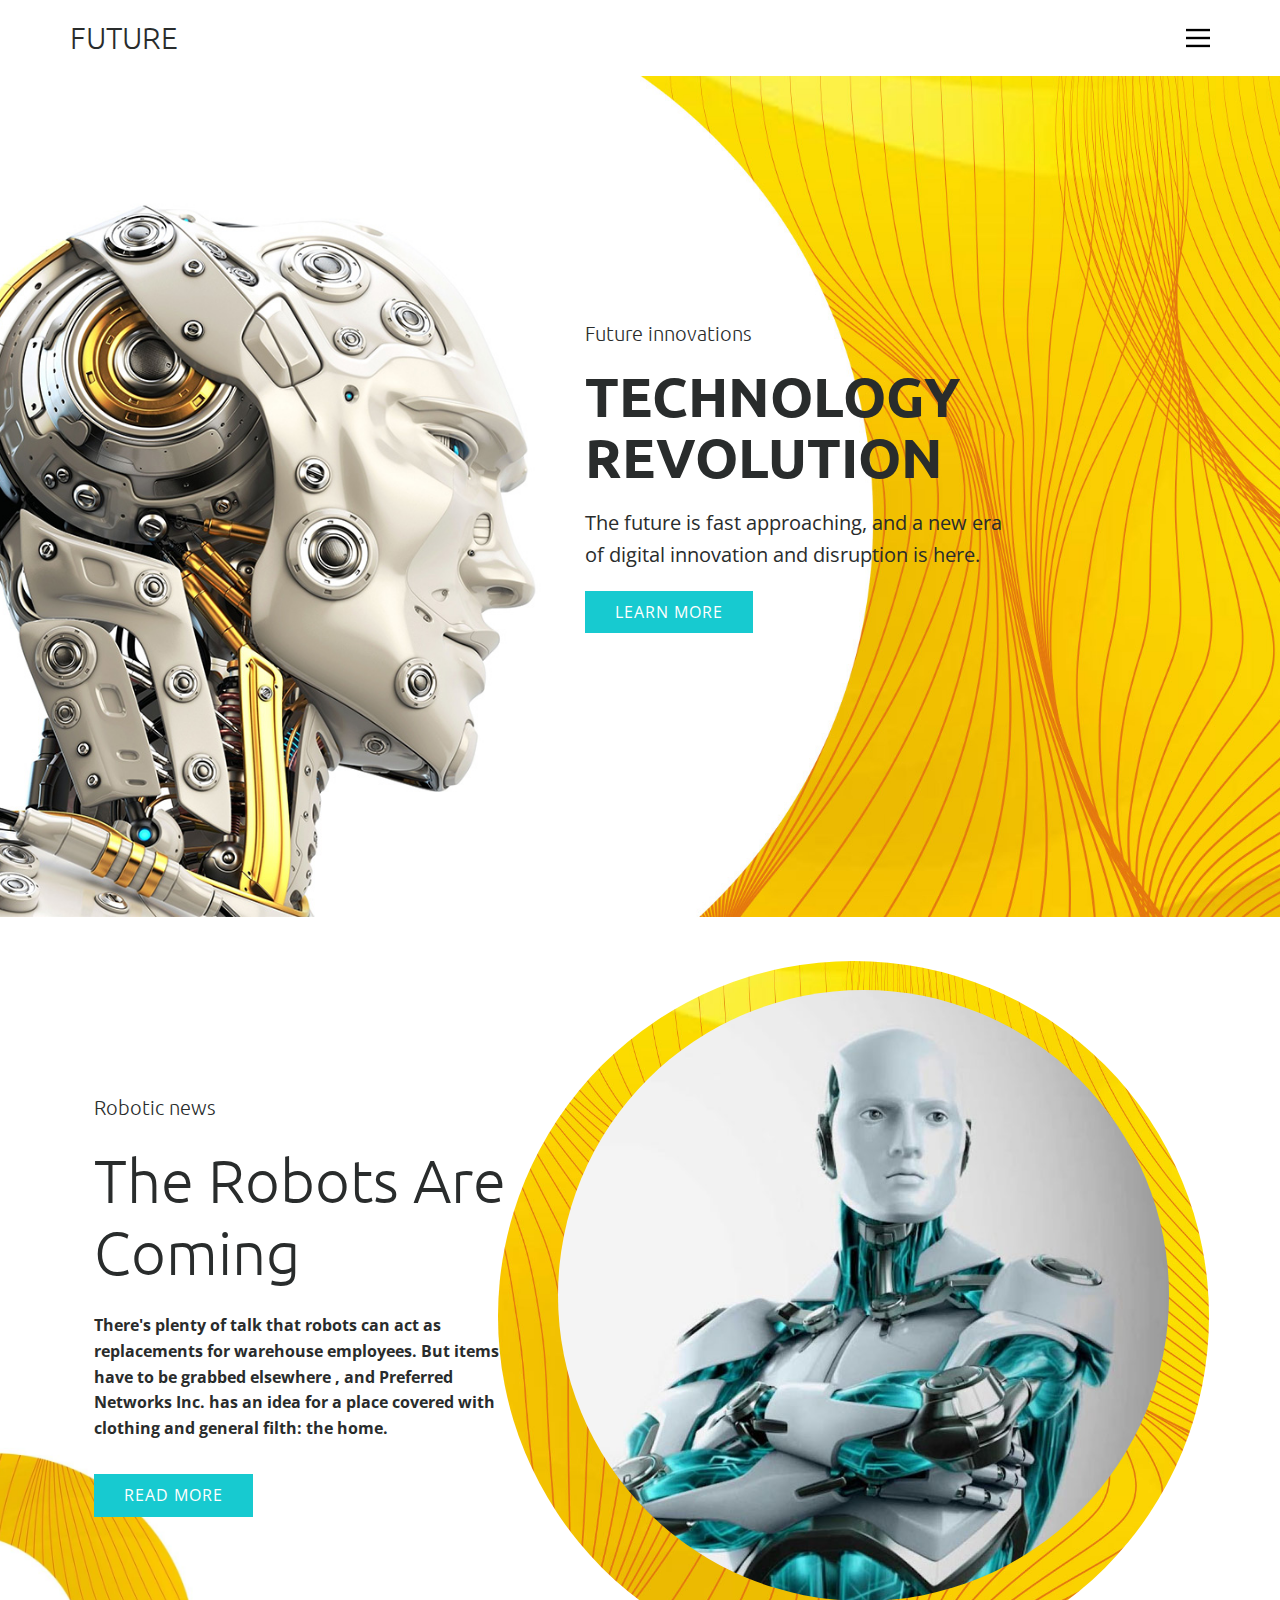
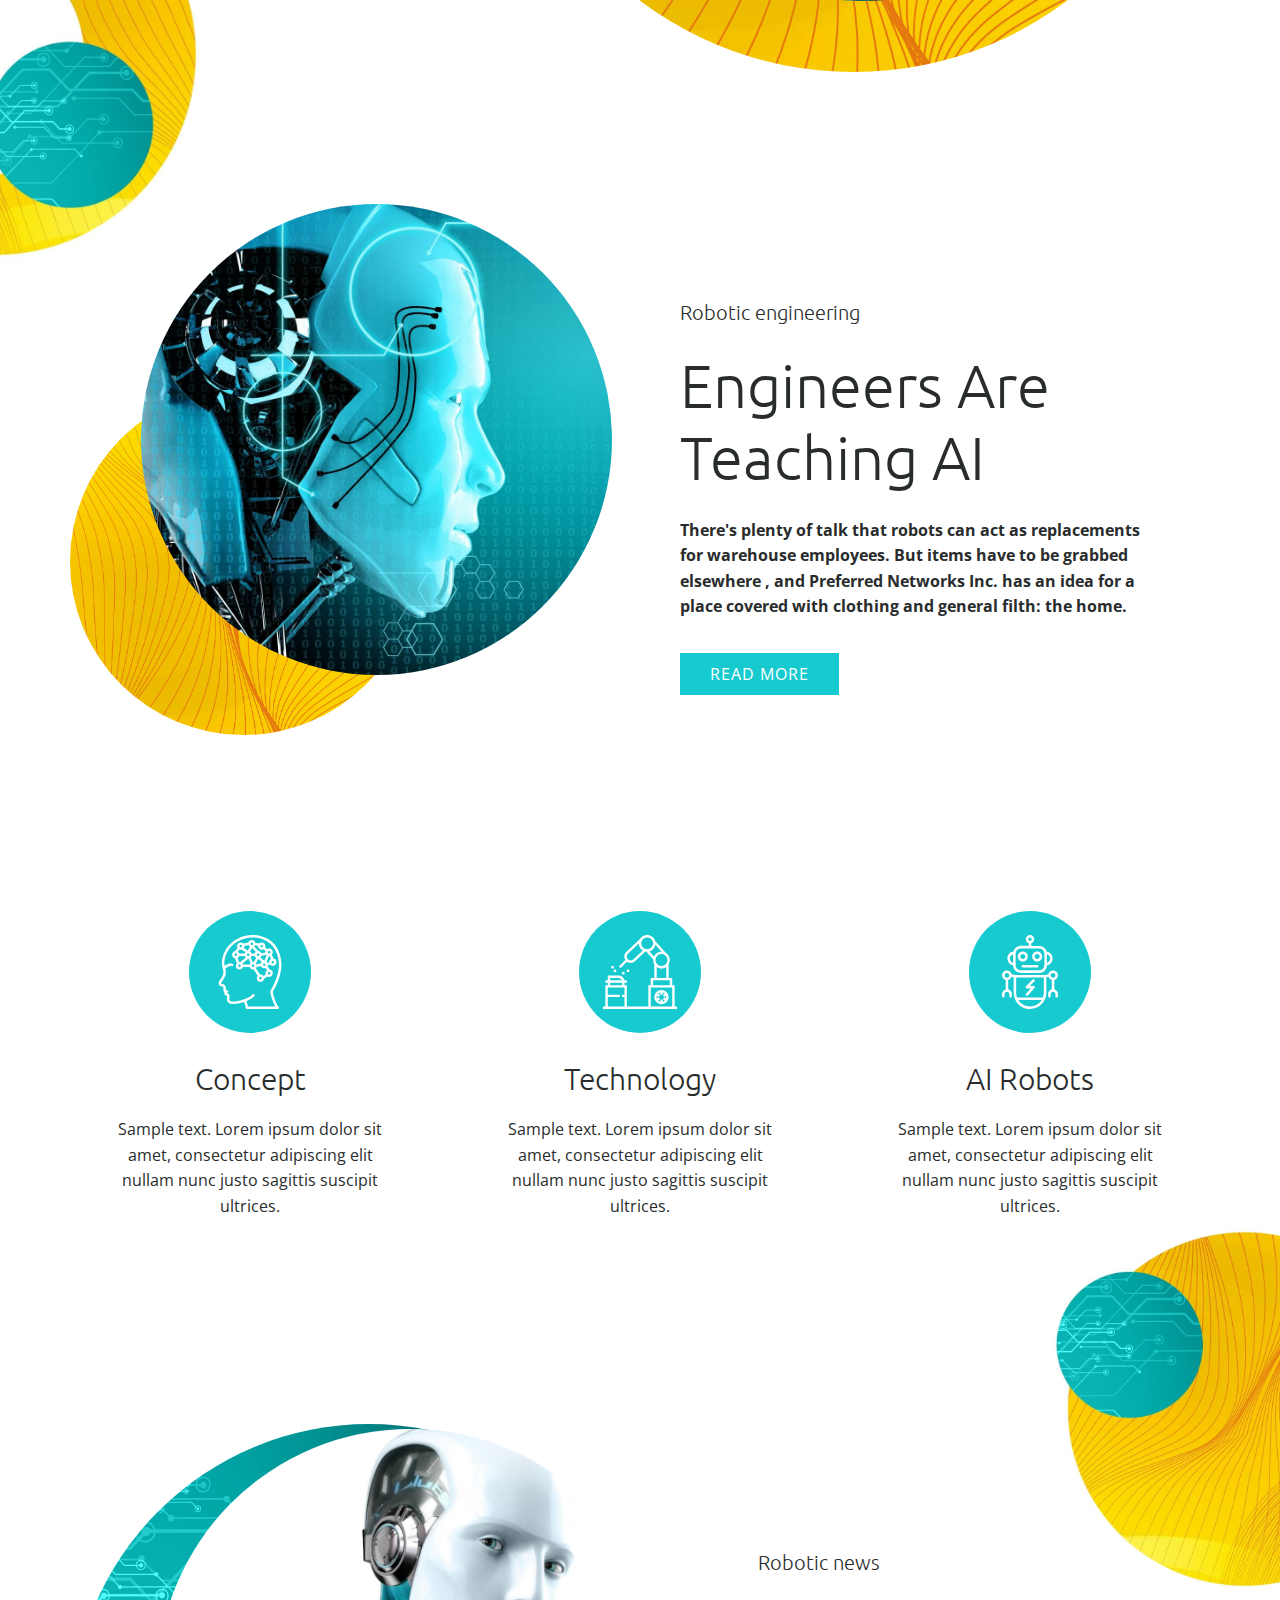
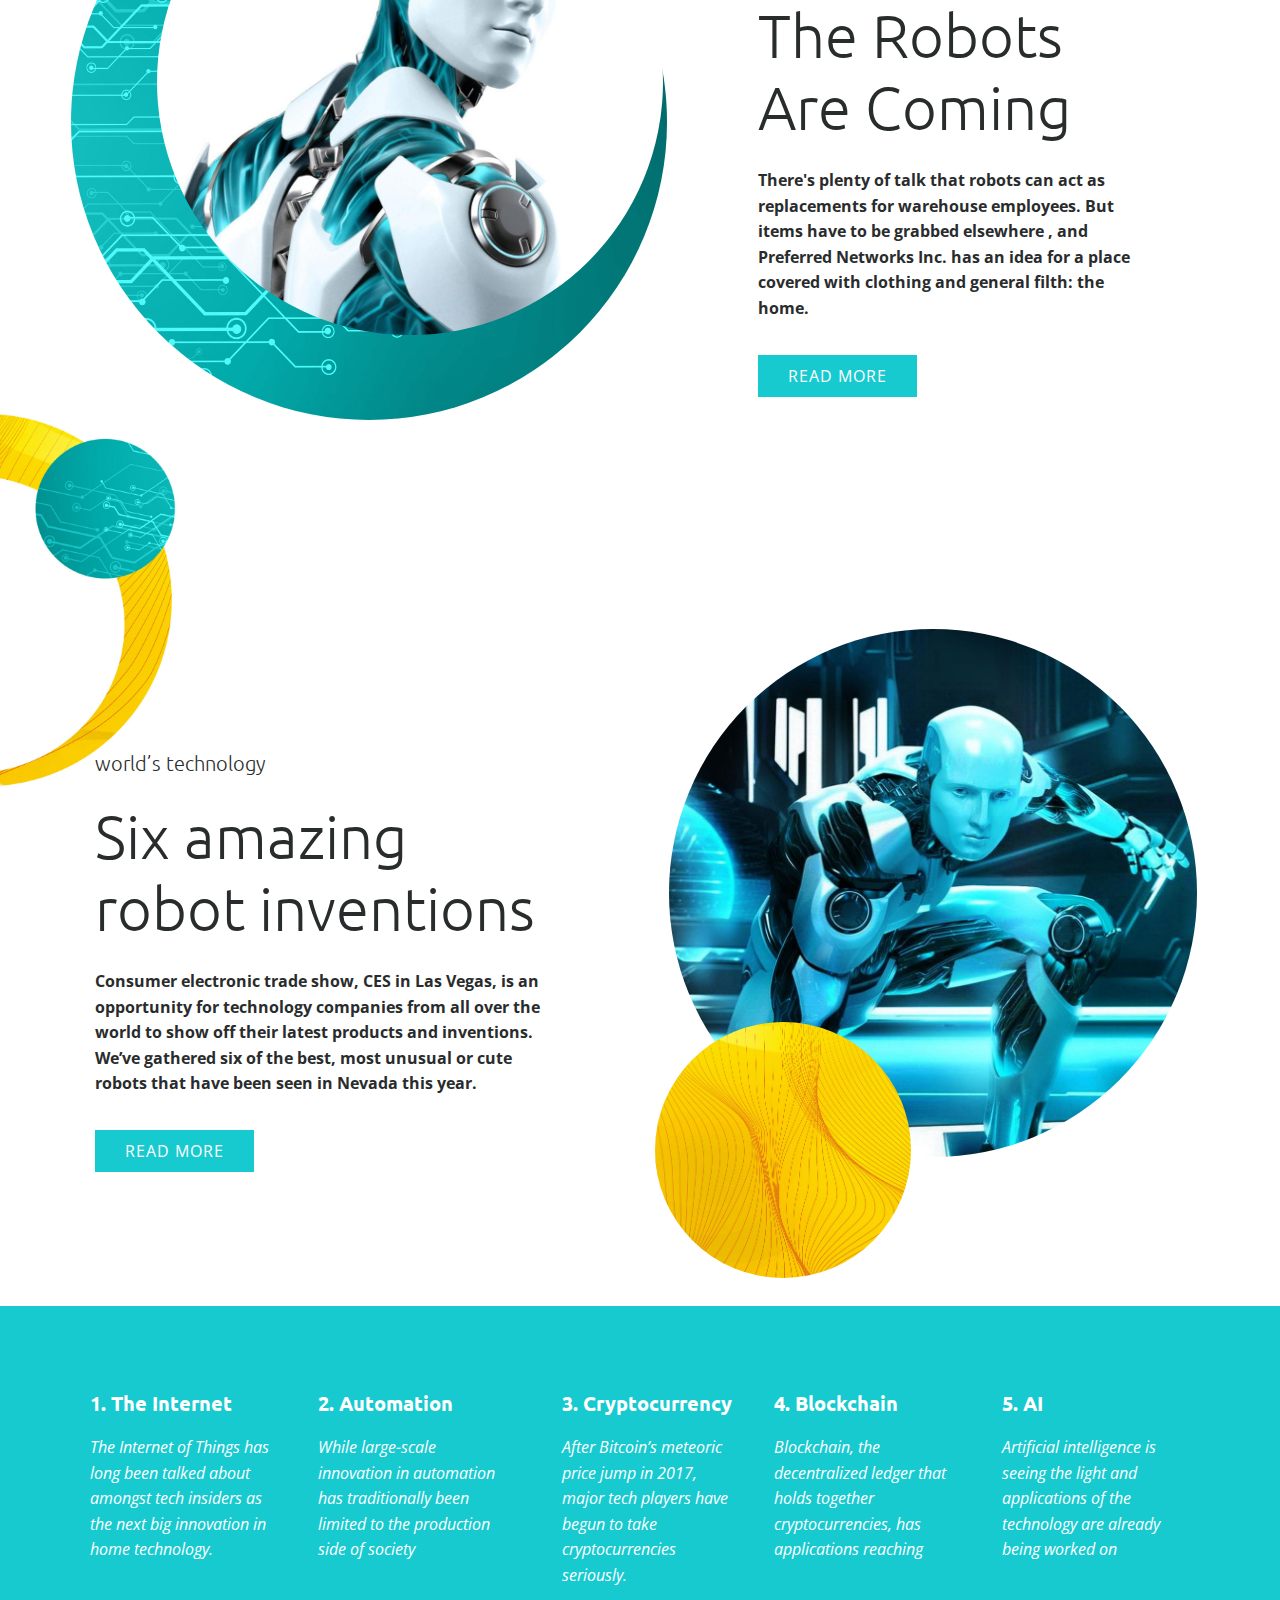
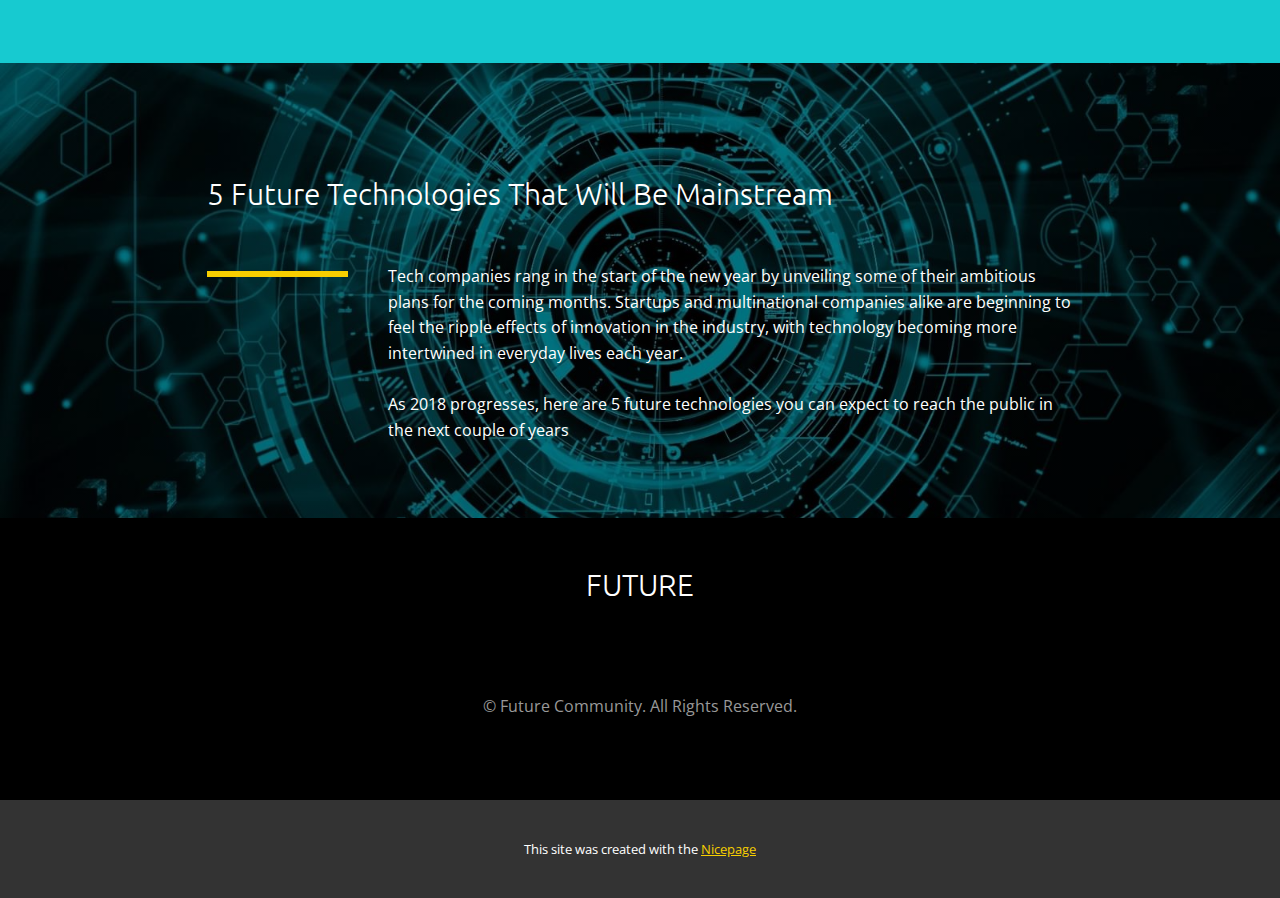
==== index.html @ b5f0281f "Initial commit" ====
<!DOCTYPE html>
<html style="font-size: 16px;" lang="en"><head>
    <meta name="viewport" content="width=device-width, initial-scale=1.0">
    <meta charset="utf-8">
    <meta name="keywords" content="FutureTechnologies, Can robots replace HR?, Tesla electric trucks, The robots are coming, Gadgets of the Future">
    <meta name="description" content="">
    <title>Page 2</title>
    <link rel="stylesheet" href="nicepage.css" media="screen">
<link rel="stylesheet" href="index.css" media="screen">
    <script class="u-script" type="text/javascript" src="jquery-1.9.1.min.js" defer=""></script>
    <script class="u-script" type="text/javascript" src="nicepage.js" defer=""></script>
    <meta name="generator" content="Nicepage 6.18.5, nicepage.com">
    <link id="u-theme-google-font" rel="stylesheet" href="https://fonts.googleapis.com/css?family=Ubuntu:300,300i,400,400i,500,500i,700,700i|Open+Sans:300,300i,400,400i,500,500i,600,600i,700,700i,800,800i">
    
    
    
    
    
    
    
    
    
    
    <script type="application/ld+json">{
		"@context": "http://schema.org",
		"@type": "Organization",
		"name": "",
		"sameAs": []
}</script>
    <meta name="theme-color" content="#f7cf00">
    <meta property="og:title" content="Page 2">
    <meta property="og:type" content="website">
  <meta data-intl-tel-input-cdn-path="intlTelInput/"></head>
  <body data-home-page="https://website6354502.nicepage.io/Page-2.html?version=9cbbe566-9f6c-1a05-63d2-787f4098e2c9" data-home-page-title="Page 2" data-path-to-root="./" data-include-products="false" class="u-body u-xl-mode" data-lang="en"><header class="u-clearfix u-header u-header" id="sec-d5ff"><div class="u-clearfix u-sheet u-sheet-1">
        <nav class="u-align-left u-menu u-menu-hamburger u-nav-spacing-25 u-offcanvas u-menu-1" data-responsive-from="XL">
          <div class="menu-collapse">
            <a class="u-button-style u-nav-link u-text-black" href="#" style="padding: 4px 0px; font-size: calc(1em + 8px);">
              <svg class="u-svg-link" preserveAspectRatio="xMidYMin slice" viewBox="0 0 302 302" style="undefined"><use xlink:href="#svg-7b92"></use></svg>
              <svg xmlns="http://www.w3.org/2000/svg" xmlns:xlink="http://www.w3.org/1999/xlink" version="1.1" id="svg-7b92" x="0px" y="0px" viewBox="0 0 302 302" style="enable-background:new 0 0 302 302;" xml:space="preserve" class="u-svg-content"><g><rect y="36" width="302" height="30"></rect><rect y="236" width="302" height="30"></rect><rect y="136" width="302" height="30"></rect>
</g><g></g><g></g><g></g><g></g><g></g><g></g><g></g><g></g><g></g><g></g><g></g><g></g><g></g><g></g><g></g></svg>
            </a>
          </div>
          <div class="u-nav-container">
            <ul class="u-nav u-spacing-25 u-unstyled"><li class="u-nav-item"><a class="u-button-style u-nav-link" href="./" style="padding: 8px 0px;">Page 2</a>
</li></ul>
          </div>
          <div class="u-nav-container-collapse">
            <div class="u-align-center u-black u-container-align-center u-container-style u-inner-container-layout u-opacity u-opacity-95 u-sidenav">
              <div class="u-inner-container-layout u-sidenav-overflow">
                <div class="u-menu-close"></div>
                <ul class="u-align-center u-nav u-popupmenu-items u-unstyled u-nav-2"><li class="u-nav-item"><a class="u-button-style u-nav-link" href="./">Page 2</a>
</li></ul>
              </div>
            </div>
            <div class="u-black u-menu-overlay u-opacity u-opacity-70"></div>
          </div>
        </nav>
        <h3 class="u-headline u-text u-text-1">
          <a href="/">FUTURE</a>
        </h3>
      </div></header> 
    <section class="u-clearfix u-valign-middle-lg u-valign-middle-md u-valign-middle-sm u-section-1" id="carousel_c23b">
      <div class="u-clearfix u-expanded-width u-layout-wrap u-layout-wrap-1">
        <div class="u-layout">
          <div class="u-layout-row">
            <div class="u-container-style u-image u-layout-cell u-left-cell u-size-30 u-image-1">
              <div class="u-container-layout"></div>
            </div>
            <div class="u-container-style u-image u-layout-cell u-right-cell u-size-30 u-image-2">
              <div class="u-container-layout u-valign-middle-lg u-valign-middle-md u-container-layout-2">
                <div class="u-border-no-bottom u-border-no-left u-border-no-right u-border-no-top u-container-style u-group u-group-1">
                  <div class="u-container-layout u-valign-middle-md u-valign-middle-sm u-valign-middle-xs u-container-layout-3">
                    <h5 class="u-text u-text-1">Future innovations</h5>
                    <h1 class="u-text u-title u-text-2">Technology Revolution</h1>
                    <p class="u-large-text u-text u-text-variant u-text-3">The future is fast approaching, and a new era of digital innovation and disruption is here.</p>
                    <a href="#" class="u-border-none u-btn u-button-style u-palette-2-base u-btn-1">learn more</a>
                  </div>
                </div>
              </div>
            </div>
          </div>
        </div>
      </div>
    </section>
    <section class="u-clearfix u-section-2" id="sec-f998">
      <img src="images/2.jpg" alt="" class="u-image u-image-default u-image-1" data-image-width="693" data-image-height="1080">
      <div class="u-clearfix u-expanded-width-md u-expanded-width-sm u-expanded-width-xs u-gutter-30 u-layout-wrap u-layout-wrap-1">
        <div class="u-layout">
          <div class="u-layout-row">
            <div class="u-container-style u-layout-cell u-left-cell u-size-28 u-layout-cell-1">
              <div class="u-container-layout u-valign-middle u-container-layout-1">
                <h5 class="u-text u-text-1">Robotic news</h5>
                <h2 class="u-text u-text-2">The Robots Are Coming</h2>
                <p class="u-text u-text-3">There's plenty of talk that robots can act as replacements for warehouse employees. But items have to be grabbed elsewhere , and Preferred Networks Inc. has an idea for a place covered with clothing and general filth: the
                                    home. </p>
                <a href="https://www.popularmechanics.com/technology/robots/a23846041/robot-clean-your-room/" class="u-border-none u-btn u-button-style u-palette-2-base u-btn-1" title="robots" target="_blank">read more</a>
              </div>
            </div>
            <div class="u-container-style u-layout-cell u-right-cell u-size-32 u-layout-cell-2">
              <div class="u-container-layout">
                <div class="u-expanded-width-xs u-image u-image-circle u-image-2"></div>
                <div class="u-image u-image-circle u-image-3"></div>
              </div>
            </div>
          </div>
        </div>
      </div>
    </section>
    <section class="u-clearfix u-section-3" id="carousel_7661">
      <div class="u-clearfix u-sheet u-sheet-1">
        <div class="u-clearfix u-expanded-width u-gutter-30 u-layout-wrap u-layout-wrap-1">
          <div class="u-gutter-0 u-layout">
            <div class="u-layout-row">
              <div class="u-container-style u-layout-cell u-left-cell u-size-30 u-layout-cell-1">
                <div class="u-container-layout u-valign-middle-xl">
                  <div class="u-image u-image-circle u-image-1"></div>
                  <div class="u-image u-image-circle u-image-2"></div>
                </div>
              </div>
              <div class="u-container-style u-layout-cell u-right-cell u-size-30 u-layout-cell-2">
                <div class="u-container-layout u-valign-middle-lg u-valign-middle-sm u-valign-middle-xl u-valign-middle-xs u-valign-top-md u-container-layout-2">
                  <h5 class="u-text u-text-1">Robotic engineering</h5>
                  <h2 class="u-text u-text-2">Engineers Are Teaching AI</h2>
                  <p class="u-text u-text-3">There's plenty of talk that robots can act as replacements for warehouse employees. But items have to be grabbed elsewhere , and Preferred Networks Inc. has an idea for a place covered with clothing and general filth: the
                                    home. </p>
                  <a href="https://www.popularmechanics.com/technology/robots/a21058742/scientists-are-teaching-ai-to-do-household-chores/" class="u-border-none u-btn u-button-style u-palette-2-base u-btn-1" title="robots" target="_blank">read more</a>
                </div>
              </div>
            </div>
          </div>
        </div>
      </div>
    </section>
    <section class="u-clearfix u-section-4" id="sec-22e2">
      <img src="images/46.jpg" alt="" class="u-image u-image-default u-image-1" data-image-width="671" data-image-height="1080">
      <div class="u-clearfix u-gutter-30 u-layout-spacing-vertical u-layout-wrap u-layout-wrap-1">
        <div class="u-layout">
          <div class="u-layout-row">
            <div class="u-container-style u-layout-cell u-left-cell u-size-20 u-size-20-md u-layout-cell-1">
              <div class="u-container-layout u-valign-middle-xs u-container-layout-1"><span class="u-icon u-icon-circle u-palette-2-base u-text-body-alt-color u-icon-1"><svg class="u-svg-link" preserveAspectRatio="xMidYMin slice" viewBox="0 0 512.157 512.157" style=""><use xlink:href="#svg-e48f"></use></svg><svg class="u-svg-content" viewBox="0 0 512.157 512.157" x="0px" y="0px" id="svg-e48f" style="enable-background:new 0 0 512.157 512.157;"><g transform="translate(-1 -1)"><g><g><path d="M470.991,248.578c13.333-72.417-8.433-171.963-87.742-219.4C333.158,1.078,274.075-6.357,218.583,8.457     C141.716,29.012,85.216,84.17,67.449,156.003c-3.961,14.57-5.64,29.666-4.975,44.75c0.851,9.359,2.578,18.618,5.159,27.654     c3.473,11.5,5.193,23.458,5.1,35.471c-0.358,14.3-10.208,29.137-18.908,42.229c-9.484,14.287-17.675,26.625-12.925,38.004     c4.508,7.713,12.442,12.795,21.333,13.667c0.512,0.092,1.03,0.145,1.55,0.158c2.376-0.291,4.758,0.497,6.491,2.149     s2.635,3.993,2.459,6.38c0,17.733,0.442,26.883,7.767,31.079c-0.639,1.334-1.085,2.753-1.325,4.212     c-0.736,5.006,1.067,10.049,4.808,13.454c3.72,3.603,8.433,6.009,13.533,6.908c0.358,0.083,0.7,0.146,1.033,0.225     c0.202,1.269,0.291,2.553,0.267,3.838c-0.061,3.173-0.286,6.342-0.675,9.492c-1.417,13.65-3.358,32.346,23.95,41.271     c5.481,1.532,11.162,2.223,16.85,2.05c25.858-1.148,51.413-6.047,75.863-14.542c7.059,12.31,11.315,26.026,12.462,40.171     c-0.001,2.263,0.898,4.434,2.499,6.035c1.6,1.6,3.771,2.499,6.035,2.499h213.333c3.649-0.045,6.86-2.422,7.967-5.9     c1.122-3.526-0.1-7.376-3.05-9.609c-8.829-6.704-38.068-77.335-38.967-102.705c2.577-5.851,6.029-12.421,10.117-20.053     C447.459,335.662,462.94,292.958,470.991,248.578z M397.953,394.086c0.217,20.408,18.615,74.332,34.421,102.005H243.61     c-2.125-13.075-6.361-25.717-12.543-37.432c24.724-9.69,46.503-22.149,56.957-35.822c2.845-3.747,2.123-9.09-1.616-11.946     c-3.738-2.857-9.083-2.15-11.951,1.579c-24.15,31.6-124.633,55.592-147.067,48.254c-14.208-4.646-13.642-10.1-12.275-23.283     c0.453-3.737,0.709-7.495,0.767-11.258c0-14.379-5.8-18.671-14.517-20.692c-1.645-0.235-3.216-0.842-4.592-1.775     c1.675-1.601,3.576-2.947,5.642-3.996c3.562-1.75,5.448-5.724,4.55-9.59s-4.34-6.603-8.309-6.606c-3.083,0-6.508,0-8.308-0.225     c-0.542-5.594-0.726-11.216-0.55-16.833c0.167-6.729-2.391-13.24-7.093-18.056c-4.702-4.816-11.151-7.529-17.882-7.523     c-6.15-1.296-8.017-2.963-8.175-3.35c-1.242-2.962,6.983-15.337,11.4-21.987c9.475-14.267,21.267-32.025,21.75-51.237     c0.239-10.661-0.947-21.306-3.527-31.653c9.305-8.188,20.286-14.244,32.177-17.743c4.237-0.74,8.591-0.435,12.683,0.887     c4.543,1.252,9.24-1.416,10.492-5.958c1.252-4.543-1.416-9.24-5.958-10.492c-6.72-2.068-13.844-2.458-20.75-1.138     c-12.059,3.072-23.329,8.669-33.065,16.421c-1.166-4.971-1.955-10.023-2.36-15.113c-0.578-13.298,0.949-26.604,4.525-39.425     c16.5-66.688,67.15-115.95,138.983-135.159c51.027-13.685,105.38-6.908,151.484,18.888     c72.325,43.254,92.025,134.854,79.725,201.658c-7.669,42.662-22.567,83.702-44.05,121.35     c-4.692,8.754-8.742,16.313-11.667,23.308C397.996,391.396,397.811,392.748,397.953,394.086z"></path><path d="M414.89,268.074c1.221-13.163-7.79-25.088-20.787-27.508l-16.341-22.651c1.002-1.848,1.77-3.814,2.286-5.853     l15.825-6.328c7.309,8.32,19.147,10.982,29.313,6.591c10.166-4.391,16.344-14.834,15.298-25.859s-9.08-20.118-19.891-22.518     l-12.82-25.573c8.993-9.163,9.77-23.584,1.812-33.659c-7.958-10.076-22.166-12.662-33.163-6.036l-14.296-11.869     c1.082-2.828,1.648-5.826,1.672-8.854c0.023-10.455-6.328-19.869-16.031-23.762c-9.703-3.894-20.8-1.481-28.01,6.09     l-25.299-6.324c-3.03-10.974-12.982-18.6-24.367-18.669c-11.385-0.069-21.429,7.435-24.592,18.371l-33.81,6.762     c-8.819-9.51-23.375-10.877-33.81-3.174c-10.435,7.702-13.418,22.014-6.93,33.244l-16.567,22.063     c-11.872,2.146-20.62,12.311-20.973,24.37c-0.353,12.059,7.786,22.718,19.512,25.555l13.699,33.819     c-7.516,7.378-9.735,18.612-5.589,28.295c4.146,9.682,13.808,15.829,24.334,15.481s19.762-7.118,23.26-17.053h45.813     c3.825,11.766,15.761,18.89,27.932,16.672l28.329,43.091c-7.268,8.058-8.649,19.828-3.445,29.35     c5.204,9.521,15.858,14.714,26.564,12.947c10.706-1.767,19.126-10.107,20.995-20.796l21.147-16.903     c4.024,2.537,8.681,3.891,13.438,3.907C402.619,291.302,413.67,281.238,414.89,268.074z M414.999,180.357     c4.268-0.009,7.886,3.137,8.47,7.364c0.585,4.227-2.044,8.237-6.153,9.387s-8.437-0.913-10.132-4.83     c-0.029-0.078-0.013-0.159-0.044-0.237l-0.054-0.083c-0.397-0.975-0.608-2.015-0.621-3.068     C406.471,184.18,410.288,180.362,414.999,180.357z M381.045,118.889c0.819-3.961,4.31-6.802,8.355-6.799     c4.713,0,8.533,3.82,8.533,8.533s-3.82,8.533-8.533,8.533c-1.056-0.013-2.099-0.224-3.077-0.622l-0.073-0.048     c-0.075-0.03-0.154-0.014-0.231-0.043C382.303,126.842,380.225,122.851,381.045,118.889z M372.556,139.75L372.556,139.75     l-15.769,39.428l-27.643-22.114c3.75-3.199,6.49-7.418,7.89-12.145l33.81-6.762C371.381,138.726,371.968,139.232,372.556,139.75z      M363.471,208.263c-1.149,4.104-5.152,6.73-9.375,6.148c-4.222-0.582-7.367-4.191-7.363-8.454     c0.005-4.711,3.822-8.529,8.533-8.533c1.056,0.013,2.099,0.224,3.077,0.622l0.073,0.048c0.077,0.031,0.158,0.018,0.235,0.046     C362.562,199.836,364.62,204.158,363.471,208.263z M338.199,69.424c4.713,0,8.533,3.82,8.533,8.533s-3.821,8.533-8.533,8.533     s-8.533-3.82-8.533-8.533C329.671,73.246,333.488,69.429,338.199,69.424z M293.293,71.26l19.491,4.873     c-0.045,0.614-0.184,1.2-0.184,1.825c0.015,14.132,11.468,25.585,25.6,25.6c4.576-0.024,9.061-1.287,12.976-3.656l14.297,11.869     c-1.082,2.828-1.649,5.826-1.673,8.854c0,0.516,0.123,0.999,0.152,1.508l-27.792,5.558c-3.485-8.112-10.903-13.857-19.629-15.202     l-31.244-31.243C288.756,78.646,291.511,75.211,293.293,71.26z M321.133,137.691c0,4.713-3.82,8.533-8.533,8.533     c-4.711-0.005-8.529-3.822-8.533-8.533c0-4.713,3.82-8.533,8.533-8.533S321.133,132.978,321.133,137.691z M269.933,52.357     c4.713,0,8.533,3.82,8.533,8.533s-3.82,8.533-8.533,8.533s-8.533-3.82-8.533-8.533C261.404,56.18,265.222,52.362,269.933,52.357z      M271.624,91.72l25.62,25.617c-3.983,3.009-6.998,7.118-8.672,11.82H268.36c-2.015-5.65-5.953-10.411-11.125-13.451     L271.624,91.72z M218.581,76.45l27.792-5.558c2.181,5.03,5.917,9.23,10.658,11.983l-15.49,25.817L214.763,91.51     c2.58-4.051,3.956-8.751,3.97-13.553C218.733,77.441,218.61,76.958,218.581,76.45z M252.866,137.691     c0,4.713-3.82,8.533-8.533,8.533c-4.711-0.005-8.529-3.822-8.533-8.533c0-4.713,3.82-8.533,8.533-8.533     S252.866,132.978,252.866,137.691z M193.133,69.424c4.713,0,8.533,3.82,8.533,8.533s-3.82,8.533-8.533,8.533     s-8.533-3.82-8.533-8.533C184.604,73.246,188.422,69.429,193.133,69.424z M183.845,101.75c5.199,2.144,10.987,2.389,16.349,0.693     l26.347,16.905c-2.804,2.747-4.938,6.104-6.235,9.809h-37.279c-1.863-5.282-5.405-9.809-10.085-12.886L183.845,101.75z      M158.999,146.224c-4.713,0-8.533-3.82-8.533-8.533c0.005-4.711,3.822-8.529,8.533-8.533c4.713,0,8.533,3.82,8.533,8.533     S163.712,146.224,158.999,146.224z M184.599,223.024c-4.713,0-8.533-3.821-8.533-8.533c0-4.713,3.82-8.533,8.533-8.533     s8.533,3.821,8.533,8.533C193.128,219.202,189.31,223.019,184.599,223.024z M189.452,189.381     c-1.598-0.318-3.224-0.482-4.853-0.491c-0.845,0-1.643,0.169-2.467,0.25l-11.628-28.707c5.839-2.959,10.32-8.045,12.522-14.209     h37.279c1.537,4.298,4.198,8.105,7.706,11.024L189.452,189.381z M254.439,205.957h-45.813c-0.911-2.556-2.226-4.95-3.894-7.09     l41.909-34.924l14.271,32.008C257.996,198.729,255.778,202.158,254.439,205.957z M268.36,146.224h20.213     c2.015,5.65,5.953,10.411,11.125,13.451l-17.742,29.569c-1.154-0.198-2.319-0.316-3.489-0.353c-0.661,0-1.282,0.146-1.931,0.195     l-14.649-32.855C264.803,153.452,267.021,150.023,268.36,146.224z M278.466,223.024c-4.713,0-8.533-3.821-8.533-8.533     c0-4.713,3.821-8.533,8.533-8.533c4.713,0,8.533,3.821,8.533,8.533C286.995,219.202,283.177,223.019,278.466,223.024z      M314.891,167.52l23.831,19.065c-3.749,3.2-6.49,7.419-7.89,12.145l-28.806,5.761c-1.187-2.727-2.839-5.226-4.883-7.386     L314.891,167.52z M329.666,308.357c-4.713,0-8.533-3.82-8.533-8.533s3.82-8.533,8.533-8.533s8.533,3.82,8.533,8.533     C338.195,304.535,334.377,308.353,329.666,308.357z M363.799,265.691c0.031,2.851,0.544,5.676,1.517,8.356l-14.405,11.515     c-5.386-8.413-15.323-12.737-25.15-10.943l-28.329-43.091c2.531-2.822,4.399-6.173,5.468-9.809l28.806-5.761     c5.492,12.971,20.439,19.057,33.429,13.611l10.527,14.592C368.288,248.839,363.814,256.958,363.799,265.691z M372.11,186.831     l16.282-40.709c0.341,0.014,0.662,0.102,1.007,0.102c1.028-0.04,2.053-0.144,3.069-0.31l10.332,20.611     c-8.226,4.438-13.368,13.019-13.401,22.366c0,0.346,0.089,0.667,0.102,1.01l-11.473,4.587     C376.561,191.583,374.552,188.984,372.11,186.831z M389.399,274.224c-4.713,0-8.533-3.82-8.533-8.533     c0.005-4.711,3.822-8.529,8.533-8.533c4.713,0,8.533,3.82,8.533,8.533S394.112,274.224,389.399,274.224z"></path>
</g>
</g>
</g></svg></span>
                <h3 class="u-align-center u-text u-text-1">Concept</h3>
                <p class="u-align-center u-text u-text-2">Sample text. Lorem ipsum dolor sit amet, consectetur adipiscing elit nullam nunc justo sagittis suscipit ultrices.</p>
              </div>
            </div>
            <div class="u-container-style u-layout-cell u-size-20 u-size-20-md u-layout-cell-2">
              <div class="u-container-layout u-valign-middle-xs u-container-layout-2"><span class="u-icon u-icon-circle u-palette-2-base u-text-body-alt-color u-icon-2"><svg class="u-svg-link" preserveAspectRatio="xMidYMin slice" viewBox="0 0 496 496" style=""><use xlink:href="#svg-5935"></use></svg><svg class="u-svg-content" viewBox="0 0 496 496" x="0px" y="0px" id="svg-5935" style="enable-background:new 0 0 496 496;"><g><g><g><rect x="72" y="232" width="16" height="16"></rect><rect x="56" y="208" width="16" height="16"></rect><rect x="128" y="248" width="16" height="16"></rect><rect x="160" y="232" width="16" height="16"></rect><path d="M392,464c26.472,0,48-21.528,48-48s-21.528-48-48-48s-48,21.528-48,48S365.528,464,392,464z M361.288,407.512     l12.856,7.424l8-13.856L369.2,393.6c4-4.072,9.104-6.984,14.8-8.464V400h16v-14.864c5.688,1.48,10.8,4.392,14.8,8.464     l-12.936,7.472l8,13.856l12.856-7.424c0.744,2.728,1.28,5.536,1.28,8.496c0,2.96-0.536,5.768-1.288,8.488l-12.856-7.424     l-8,13.856l12.944,7.48c-4,4.072-9.112,6.984-14.8,8.464V432h-16v14.864c-5.688-1.48-10.8-4.392-14.8-8.464l12.936-7.472     l-8-13.856l-12.856,7.424c-0.744-2.728-1.28-5.536-1.28-8.496C360,413.04,360.536,410.232,361.288,407.512z"></path><path d="M480,480V336h-16v-48h-24v-91.304c5.048-8.408,8-18.2,8-28.696c0-19.864-10.432-37.304-26.064-47.248l-72.312-80.808     C342.704,16.872,321.296,0,296,0c-19.648,0-36.936,10.2-46.936,25.56l-93.16,88.496c-8.312,7.896-12.976,18.56-13.128,30.024     c-0.104,8.352,2.256,16.32,6.648,23.184l-43.08,43.08l11.312,11.312l42.832-42.832c7.312,5.256,15.848,8.016,24.456,8.008     c10.232,0,20.488-3.728,28.608-11.224l70.368-64.96c2.408,0.536,4.872,0.904,7.392,1.112l44.976,50.592     C336.096,164.216,336,166.096,336,168c0,10.496,2.96,20.288,8,28.696V288h-24v48h-16v144H160V336h-16v-16h16v-16h-16.808     c-3.72-18.232-19.872-32-39.192-32H32v32H16v16h16v16H16v144H0v16h16h144h144h176h16v-16H480z M48,288h56     c10.416,0,19.216,6.712,22.528,16H48V288z M48,320h80v16H48V320z M144,400h-16v16h16v64H32v-64h80v-16H32v-48h112V400z M432,168     c0,22.056-17.944,40-40,40c-22.056,0-40-17.944-40-40c0-22.056,17.944-40,40-40C414.056,128,432,145.944,432,168z M424,213.888     V288h-64v-74.112C369.08,220.24,380.104,224,392,224S414.92,220.24,424,213.888z M202.704,163.848     c-10.368,9.568-26.28,9.256-36.256-0.72c-5.032-5.032-7.76-11.728-7.664-18.84s2.984-13.736,8.144-18.632l73.088-69.44     c0.08,20.352,11.096,38.128,27.44,47.864L202.704,163.848z M295.944,96C273.912,95.96,256,78.032,256,56     c0-22.056,17.944-40,40-40c22.056,0,40,17.944,40,40c0,22.04-17.928,39.976-39.968,40H295.944z M341.44,144.088l-30.4-34.2     c20.568-5.752,36.36-22.952,40.072-44.288l41.544,46.432c-0.216,0-0.432-0.032-0.656-0.032     C369.688,112,350.432,125.152,341.44,144.088z M336,304h8h96h8v32H336V304z M464,480H320V352h144V480z"></path>
</g>
</g>
</g></svg></span>
                <h3 class="u-align-center u-text u-text-3">Technology</h3>
                <p class="u-align-center u-text u-text-4">Sample text. Lorem ipsum dolor sit amet, consectetur adipiscing elit nullam nunc justo sagittis suscipit ultrices.</p>
              </div>
            </div>
            <div class="u-align-center-sm u-align-center-xs u-container-style u-layout-cell u-right-cell u-size-20 u-size-20-md u-layout-cell-3">
              <div class="u-container-layout u-valign-middle-sm u-valign-middle-xs u-container-layout-3"><span class="u-icon u-icon-circle u-palette-2-base u-text-body-alt-color u-icon-3"><svg class="u-svg-link" preserveAspectRatio="xMidYMin slice" viewBox="0 0 471.477 471.477" style=""><use xlink:href="#svg-d6de"></use></svg><svg class="u-svg-content" viewBox="0 0 471.477 471.477" x="0px" y="0px" id="svg-d6de" style="enable-background:new 0 0 471.477 471.477;"><g><g><path d="M190.024,105.178c-17.673,0-32,14.327-32,32s14.327,32,32,32c17.673,0,32-14.327,32-32S207.697,105.178,190.024,105.178z     M190.024,153.178c-8.837,0-16-7.163-16-16c0.044-8.805,7.195-15.92,16-15.92v-0.08c8.837,0,16,7.163,16,16    S198.861,153.178,190.024,153.178z"></path>
</g>
</g><g><g><path d="M281.544,105.178c-17.673,0-32,14.327-32,32s14.327,32,32,32c17.673,0,32-14.327,32-32S299.217,105.178,281.544,105.178z     M281.544,153.178c-8.837,0-16-7.163-16-16c0.044-8.805,7.195-15.92,16-15.92v-0.08c8.837,0,16,7.163,16,16    S290.381,153.178,281.544,153.178z"></path>
</g>
</g><g><g><path d="M379.097,142.007c-3.452-18.993-18.742-33.603-37.872-36.189c-5.28-19.52-20.48-36.16-51.04-36.16h-46.4v-17.6    c14.034-4.418,21.829-19.377,17.41-33.41c-4.418-14.034-19.377-21.829-33.41-17.41c-14.034,4.418-21.829,19.377-17.41,33.41    c2.613,8.298,9.112,14.798,17.41,17.41v17.2h-46.32c-21.6,0-44.32,9.92-51.2,36.16c-24.381,3.347-41.433,25.825-38.086,50.206    c2.624,19.117,17.255,34.372,36.246,37.794l-0.08,0.4c2.4,35.12,28.48,48,53.04,48h108.8c36.56,0,51.2-24,53.04-48    C367.437,189.416,383.498,166.22,379.097,142.007z M128.104,177.818c-15.11-4.368-23.819-20.158-19.452-35.268    c2.715-9.393,10.059-16.737,19.452-19.452V177.818z M225.144,27.098c0-5.876,4.764-10.64,10.64-10.64    c5.876,0,10.64,4.764,10.64,10.64c0,5.876-4.764,10.64-10.64,10.64C229.908,37.738,225.144,32.974,225.144,27.098z     M327.464,188.058c0,13.92-4.88,37.28-37.28,37.28h-108.72c-13.92,0-37.28-4.88-37.28-37.28l-0.08-64.96    c0-32.48,23.36-37.28,37.28-37.28h108.8c32.48,0,37.28,23.36,37.28,37.28V188.058z M343.144,177.258v-54.72    c12.196,3.52,20.604,14.667,20.64,27.36C363.748,162.591,355.34,173.738,343.144,177.258z"></path>
</g>
</g><g><g><path d="M281.544,190.938h-91.52c-4.418,0-8,3.582-8,8s3.582,8,8,8h91.52c4.418,0,8-3.582,8-8S285.962,190.938,281.544,190.938z"></path>
</g>
</g><g><g><path d="M413.784,256.778L413.784,256.778c-0.153-17.142-14.173-30.915-31.315-30.762c-14.344,0.128-26.732,10.067-29.965,24.042    l-21.36,4.16h-190.72l-21.36-4.16c-3.66-16.748-20.203-27.358-36.951-23.698c-16.748,3.66-27.358,20.203-23.698,36.951    c2.488,11.384,11.141,20.416,22.409,23.388v59.76c-13.533,3.61-22.972,15.834-23.04,29.84v14.16c0,4.418,3.582,8,8,8s8-3.582,8-8    v-14.24c0-8.306,6.734-15.04,15.04-15.04c8.306,0,15.04,6.734,15.04,15.04v14.24c0,4.418,3.582,8,8,8c4.418,0,8-3.582,8-8v-14.24    c-0.068-14.006-9.507-26.23-23.04-29.84v-59.76c10.163-2.738,18.239-10.453,21.44-20.48l13.36,2.64v98.72    c0.016,14.473,3.068,28.781,8.96,42v0.72c23.619,52.357,85.21,75.653,137.566,52.034c23.106-10.424,41.61-28.927,52.034-52.034    l0.4-0.88c5.955-13.151,9.089-27.404,9.2-41.84v-98.72l13.36-2.64c3.201,10.027,11.277,17.742,21.44,20.48v59.76    c-13.533,3.61-22.972,15.834-23.04,29.84v14.24c0,4.418,3.582,8,8,8s8-3.582,8-8v-14.24c0.008-8.306,6.748-15.034,15.054-15.026    c8.295,0.008,15.018,6.731,15.026,15.026v14.24c0,4.418,3.582,8,8,8s8-3.582,8-8v-14.24c-0.068-14.006-9.507-26.23-23.04-29.84    v-59.76C404.18,283.069,413.696,270.829,413.784,256.778z M88.824,271.818c-8.306,0-15.04-6.734-15.04-15.04    c0-8.306,6.734-15.04,15.04-15.04c8.306,0,15.04,6.734,15.04,15.04C103.864,265.084,97.13,271.818,88.824,271.818z     M235.784,455.578c-30.139-0.001-58.182-15.425-74.32-40.88h148.64C293.966,440.152,265.923,455.577,235.784,455.578z     M323.784,367.578c-0.039,10.668-2.018,21.24-5.84,31.2h-164.48c-3.822-9.96-5.801-20.532-5.84-31.2v-97.36h176.16V367.578z     M382.827,271.816c-0.028,0-0.055,0.001-0.083,0.001l-0.16-0.24c-8.306,0-15.04-6.734-15.04-15.04    c0-8.306,6.734-15.04,15.04-15.04c8.306,0,15.04,6.734,15.04,15.04C397.757,264.843,391.132,271.683,382.827,271.816z"></path>
</g>
</g><g><g><path d="M264.085,326.679c-1.465-1.322-3.367-2.056-5.341-2.061h-24l29.44-30.24c2.83-3.393,2.375-8.437-1.018-11.268    c-3.034-2.531-7.461-2.468-10.422,0.148l-42.64,43.84c-3.093,3.155-3.042,8.22,0.113,11.313c1.507,1.477,3.537,2.299,5.647,2.287    h24.64l-30.32,33.76c-2.952,3.272-2.702,8.316,0.56,11.28h0c3.272,2.952,8.316,2.702,11.28-0.56l42.64-47.2    C267.624,334.698,267.365,329.639,264.085,326.679z"></path>
</g>
</g></svg></span>
                <h3 class="u-align-center-lg u-align-center-md u-align-center-xl u-text u-text-5">AI Robots</h3>
                <p class="u-align-center-lg u-align-center-md u-align-center-xl u-text u-text-6">Sample text. Lorem ipsum dolor sit amet, consectetur adipiscing elit nullam nunc justo sagittis suscipit ultrices.</p>
              </div>
            </div>
          </div>
        </div>
      </div>
    </section>
    <section class="u-clearfix u-section-5" id="carousel_2232">
      <div class="u-clearfix u-sheet u-sheet-1">
        <div class="u-clearfix u-expanded-width u-gutter-30 u-layout-wrap u-layout-wrap-1">
          <div class="u-layout">
            <div class="u-layout-row">
              <div class="u-container-style u-layout-cell u-left-cell u-size-34 u-layout-cell-1">
                <div class="u-container-layout">
                  <div class="u-expanded-width-xs u-image u-image-circle u-image-1"></div>
                  <div class="u-image u-image-circle u-image-2"></div>
                </div>
              </div>
              <div class="u-container-style u-layout-cell u-right-cell u-size-26 u-layout-cell-2">
                <div class="u-container-layout u-valign-middle-sm u-valign-top-xs u-container-layout-2">
                  <h5 class="u-text u-text-1">Robotic news</h5>
                  <h2 class="u-text u-text-2">The Robots Are Coming</h2>
                  <p class="u-text u-text-3">There's plenty of talk that robots can act as replacements for warehouse employees. But items have to be grabbed elsewhere , and Preferred Networks Inc. has an idea for a place covered with clothing and general filth: the
                                    home. </p>
                  <a href="https://www.popularmechanics.com/technology/robots/a23846041/robot-clean-your-room/" class="u-border-none u-btn u-button-style u-palette-2-base u-btn-1" title="robots" target="_blank">read more</a>
                </div>
              </div>
            </div>
          </div>
        </div>
      </div>
    </section>
    <section class="u-clearfix u-section-6" id="carousel_876e">
      <img src="images/Untitled8.jpg" alt="" class="u-image u-image-default u-image-1">
      <div class="u-clearfix u-gutter-30 u-layout-wrap u-layout-wrap-1">
        <div class="u-gutter-0 u-layout">
          <div class="u-layout-row">
            <div class="u-container-style u-layout-cell u-left-cell u-size-30 u-layout-cell-1">
              <div class="u-container-layout u-container-layout-1">
                <h5 class="u-text u-text-1">world’s technology</h5>
                <h2 class="u-text u-text-2">Six amazing robot inventions</h2>
                <p class="u-text u-text-3">Consumer electronic trade show, CES in Las Vegas, is an opportunity for technology companies from all over the world to show off their latest products and inventions. <br>We’ve gathered six of the best, most unusual or cute robots that have been seen in Nevada this year.
                </p>
                <a href="http://home.bt.com/tech-gadgets/future-tech/six-robots-ces-2018-las-vegas-11364242761382" class="u-border-none u-btn u-button-style u-palette-2-base u-btn-1" title="robots" target="_blank">read more</a>
              </div>
            </div>
            <div class="u-container-style u-layout-cell u-right-cell u-size-30 u-layout-cell-2">
              <div class="u-container-layout">
                <div class="u-image u-image-circle u-image-2"></div>
                <div class="u-image u-image-circle u-image-3"></div>
              </div>
            </div>
          </div>
        </div>
      </div>
    </section>
    <section class="u-clearfix u-palette-2-base u-section-7" id="sec-2d43">
      <div class="u-clearfix u-sheet u-sheet-1">
        <div class="u-clearfix u-expanded-width u-gutter-0 u-layout-wrap u-layout-wrap-1">
          <div class="u-layout">
            <div class="u-layout-row">
              <div class="u-container-style u-layout-cell u-left-cell u-size-12 u-size-60-md u-layout-cell-1">
                <div class="u-container-layout">
                  <h4 class="u-text u-text-1">1. The Internet</h4>
                  <p class="u-text u-text-2">The Internet of Things has long been talked about amongst tech insiders as the next big innovation in home technology.&nbsp;</p>
                </div>
              </div>
              <div class="u-container-style u-layout-cell u-size-12 u-size-60-md u-layout-cell-2">
                <div class="u-container-layout">
                  <h4 class="u-text u-text-3">2. Automation</h4>
                  <p class="u-text u-text-4">While large-scale innovation in automation has traditionally been limited to the production side of society</p>
                </div>
              </div>
              <div class="u-container-style u-layout-cell u-size-12 u-size-60-md u-layout-cell-3">
                <div class="u-container-layout u-container-layout-3">
                  <h4 class="u-text u-text-5">3. Cryptocurrency</h4>
                  <p class="u-text u-text-6">After Bitcoin’s meteoric price jump in 2017, major tech players have begun to take cryptocurrencies seriously.</p>
                </div>
              </div>
              <div class="u-container-style u-layout-cell u-size-12 u-size-60-md u-layout-cell-4">
                <div class="u-container-layout">
                  <h4 class="u-text u-text-7">4. Blockchain</h4>
                  <p class="u-text u-text-8">Blockchain, the decentralized ledger that holds together cryptocurrencies, has applications reaching</p>
                </div>
              </div>
              <div class="u-container-style u-layout-cell u-right-cell u-size-12 u-size-60-md u-layout-cell-5">
                <div class="u-container-layout">
                  <h4 class="u-text u-text-9">5. AI</h4>
                  <p class="u-text u-text-10">Artificial intelligence is seeing the light and applications of the technology are already being worked on</p>
                </div>
              </div>
            </div>
          </div>
        </div>
      </div>
    </section>
    <section class="u-clearfix u-image u-shading u-section-8" id="sec-e6d3">
      <div class="u-clearfix u-sheet u-sheet-1">
        <div class="u-clearfix u-expanded-width-md u-expanded-width-sm u-expanded-width-xs u-layout-wrap u-layout-wrap-1">
          <div class="u-layout">
            <div class="u-layout-col">
              <div class="u-size-30">
                <div class="u-layout-row">
                  <div class="u-align-left u-container-align-left u-container-style u-layout-cell u-left-cell u-right-cell u-size-60 u-layout-cell-1">
                    <div class="u-container-layout u-valign-middle u-container-layout-1">
                      <h3 class="u-align-left-md u-align-left-xs u-text u-text-1">5 Future Technologies That Will Be Mainstream</h3>
                    </div>
                  </div>
                </div>
              </div>
              <div class="u-size-30">
                <div class="u-layout-row">
                  <div class="u-container-style u-layout-cell u-left-cell u-size-12 u-layout-cell-2">
                    <div class="u-container-layout">
                      <div class="u-align-left u-border-6 u-border-palette-1-base u-line u-line-horizontal u-line-1"></div>
                    </div>
                  </div>
                  <div class="u-align-left u-container-align-left u-container-style u-layout-cell u-right-cell u-size-48 u-layout-cell-3">
                    <div class="u-container-layout u-valign-top u-container-layout-3">
                      <p class="u-align-left-xs u-expanded-width-xs u-text u-text-2">Tech companies rang in the start of the new year by unveiling some of their ambitious plans for the coming months. Startups and multinational companies alike are beginning to feel the ripple effects of innovation
                                            in the industry, with technology becoming more intertwined in everyday lives each year. <br>
                        <br>As 2018 progresses, here are 5 future technologies you can expect to reach the public in the next couple of years
                      </p>
                    </div>
                  </div>
                </div>
              </div>
            </div>
          </div>
        </div>
      </div>
    </section>
    
    
    
    <footer class="u-black u-clearfix u-footer" id="sec-1ced"><div class="u-clearfix u-sheet u-sheet-1">
        <h3 class="u-align-center u-headline u-text u-text-1">
          <a href="/">FUTURE</a>
        </h3>
        <div class="u-align-left u-social-icons u-spacing-10 u-social-icons-1">
          <a class="u-social-url" target="_blank" href=""><span class="u-icon u-icon-circle u-social-facebook u-social-icon u-icon-1"><svg class="u-svg-link" preserveAspectRatio="xMidYMin slice" viewBox="0 0 112.2 112.2" style=""><use xlink:href="#svg-7a70"></use></svg><svg xmlns="http://www.w3.org/2000/svg" xmlns:xlink="http://www.w3.org/1999/xlink" version="1.1" xml:space="preserve" class="u-svg-content" viewBox="0 0 112.2 112.2" x="0px" y="0px" id="svg-7a70"><path d="M75.5,28.8H65.4c-1.5,0-4,0.9-4,4.3v9.4h13.9l-1.5,15.8H61.4v45.1H42.8V58.3h-8.8V42.4h8.8V32.2 c0-7.4,3.4-18.8,18.8-18.8h13.8v15.4H75.5z"></path></svg></span>
          </a>
          <a class="u-social-url" target="_blank" href=""><span class="u-icon u-icon-circle u-social-icon u-social-twitter u-icon-2"><svg class="u-svg-link" preserveAspectRatio="xMidYMin slice" viewBox="0 0 112.2 112.2" style=""><use xlink:href="#svg-6689"></use></svg><svg xmlns="http://www.w3.org/2000/svg" xmlns:xlink="http://www.w3.org/1999/xlink" version="1.1" xml:space="preserve" class="u-svg-content" viewBox="0 0 112.2 112.2" x="0px" y="0px" id="svg-6689"><path d="M92.2,38.2c0,0.8,0,1.6,0,2.3c0,24.3-18.6,52.4-52.6,52.4c-10.6,0.1-20.2-2.9-28.5-8.2 c1.4,0.2,2.9,0.2,4.4,0.2c8.7,0,16.7-2.9,23-7.9c-8.1-0.2-14.9-5.5-17.3-12.8c1.1,0.2,2.4,0.2,3.4,0.2c1.6,0,3.3-0.2,4.8-0.7 c-8.4-1.6-14.9-9.2-14.9-18c0-0.2,0-0.2,0-0.2c2.5,1.4,5.4,2.2,8.4,2.3c-5-3.3-8.3-8.9-8.3-15.4c0-3.4,1-6.5,2.5-9.2 c9.1,11.1,22.7,18.5,38,19.2c-0.2-1.4-0.4-2.8-0.4-4.3c0.1-10,8.3-18.2,18.5-18.2c5.4,0,10.1,2.2,13.5,5.7c4.3-0.8,8.1-2.3,11.7-4.5 c-1.4,4.3-4.3,7.9-8.1,10.1c3.7-0.4,7.3-1.4,10.6-2.9C98.9,32.3,95.7,35.5,92.2,38.2z"></path></svg></span>
          </a>
          <a class="u-social-url" target="_blank" href=""><span class="u-icon u-icon-circle u-social-icon u-social-instagram u-icon-3"><svg class="u-svg-link" preserveAspectRatio="xMidYMin slice" viewBox="0 0 112.2 112.2" style=""><use xlink:href="#svg-7175"></use></svg><svg xmlns="http://www.w3.org/2000/svg" xmlns:xlink="http://www.w3.org/1999/xlink" version="1.1" xml:space="preserve" class="u-svg-content" viewBox="0 0 112.2 112.2" x="0px" y="0px" id="svg-7175"><path d="M55.9,32.9c-12.8,0-23.2,10.4-23.2,23.2s10.4,23.2,23.2,23.2s23.2-10.4,23.2-23.2S68.7,32.9,55.9,32.9z M55.9,69.4c-7.4,0-13.3-6-13.3-13.3c-0.1-7.4,6-13.3,13.3-13.3s13.3,6,13.3,13.3C69.3,63.5,63.3,69.4,55.9,69.4z"></path><path d="M79.7,26.8c-3,0-5.4,2.5-5.4,5.4s2.5,5.4,5.4,5.4c3,0,5.4-2.5,5.4-5.4S82.7,26.8,79.7,26.8z"></path><path d="M78.2,11H33.5C21,11,10.8,21.3,10.8,33.7v44.7c0,12.6,10.2,22.8,22.7,22.8h44.7c12.6,0,22.7-10.2,22.7-22.7 V33.7C100.8,21.1,90.6,11,78.2,11z M91,78.4c0,7.1-5.8,12.8-12.8,12.8H33.5c-7.1,0-12.8-5.8-12.8-12.8V33.7 c0-7.1,5.8-12.8,12.8-12.8h44.7c7.1,0,12.8,5.8,12.8,12.8V78.4z"></path></svg></span>
          </a>
          <a class="u-social-url" target="_blank" href=""><span class="u-icon u-icon-circle u-social-icon u-social-linkedin u-icon-4"><svg class="u-svg-link" preserveAspectRatio="xMidYMin slice" viewBox="0 0 112.2 112.2" style=""><use xlink:href="#svg-67a0"></use></svg><svg xmlns="http://www.w3.org/2000/svg" xmlns:xlink="http://www.w3.org/1999/xlink" version="1.1" xml:space="preserve" class="u-svg-content" viewBox="0 0 112.2 112.2" x="0px" y="0px" id="svg-67a0"><path d="M33.8,96.8H14.5v-58h19.3V96.8z M24.1,30.9L24.1,30.9c-6.6,0-10.8-4.5-10.8-10.1c0-5.8,4.3-10.1,10.9-10.1 S34.9,15,35.1,20.8C35.1,26.4,30.8,30.9,24.1,30.9z M103.3,96.8H84.1v-31c0-7.8-2.7-13.1-9.8-13.1c-5.3,0-8.5,3.6-9.9,7.1 c-0.6,1.3-0.6,3-0.6,4.8V97H44.5c0,0,0.3-52.6,0-58h19.3v8.2c2.6-3.9,7.2-9.6,17.4-9.6c12.7,0,22.2,8.4,22.2,26.1V96.8z"></path></svg></span>
          </a>
        </div>
        <p class="u-align-center u-text u-text-grey-40 u-text-2">© Future Community.  All Rights Reserved.</p>
      </div></footer>
    <section class="u-backlink u-clearfix u-grey-80">
      <p class="u-text">
        <span>This site was created with the </span>
        <a class="u-link" href="https://nicepage.com/" target="_blank" rel="nofollow">
          <span>Nicepage</span>
        </a>
      </p>
    </section>
  
</body></html>
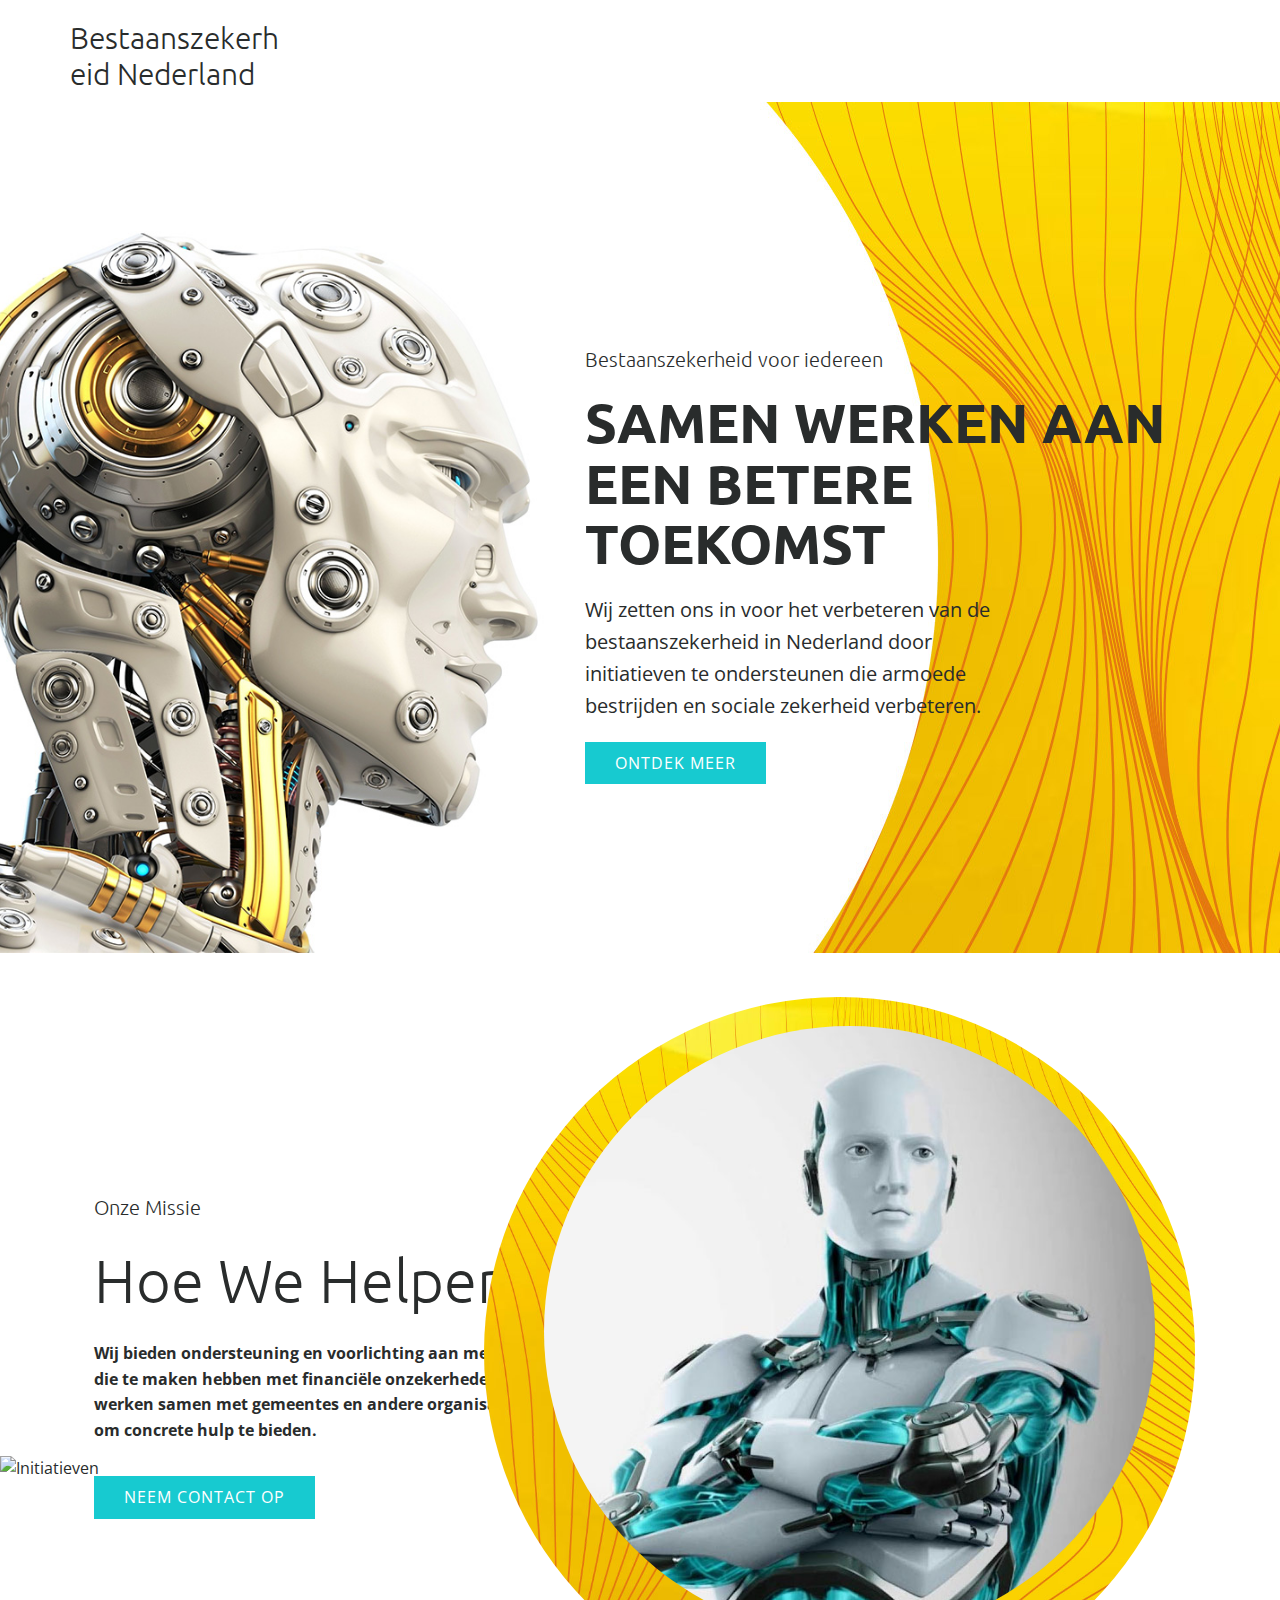
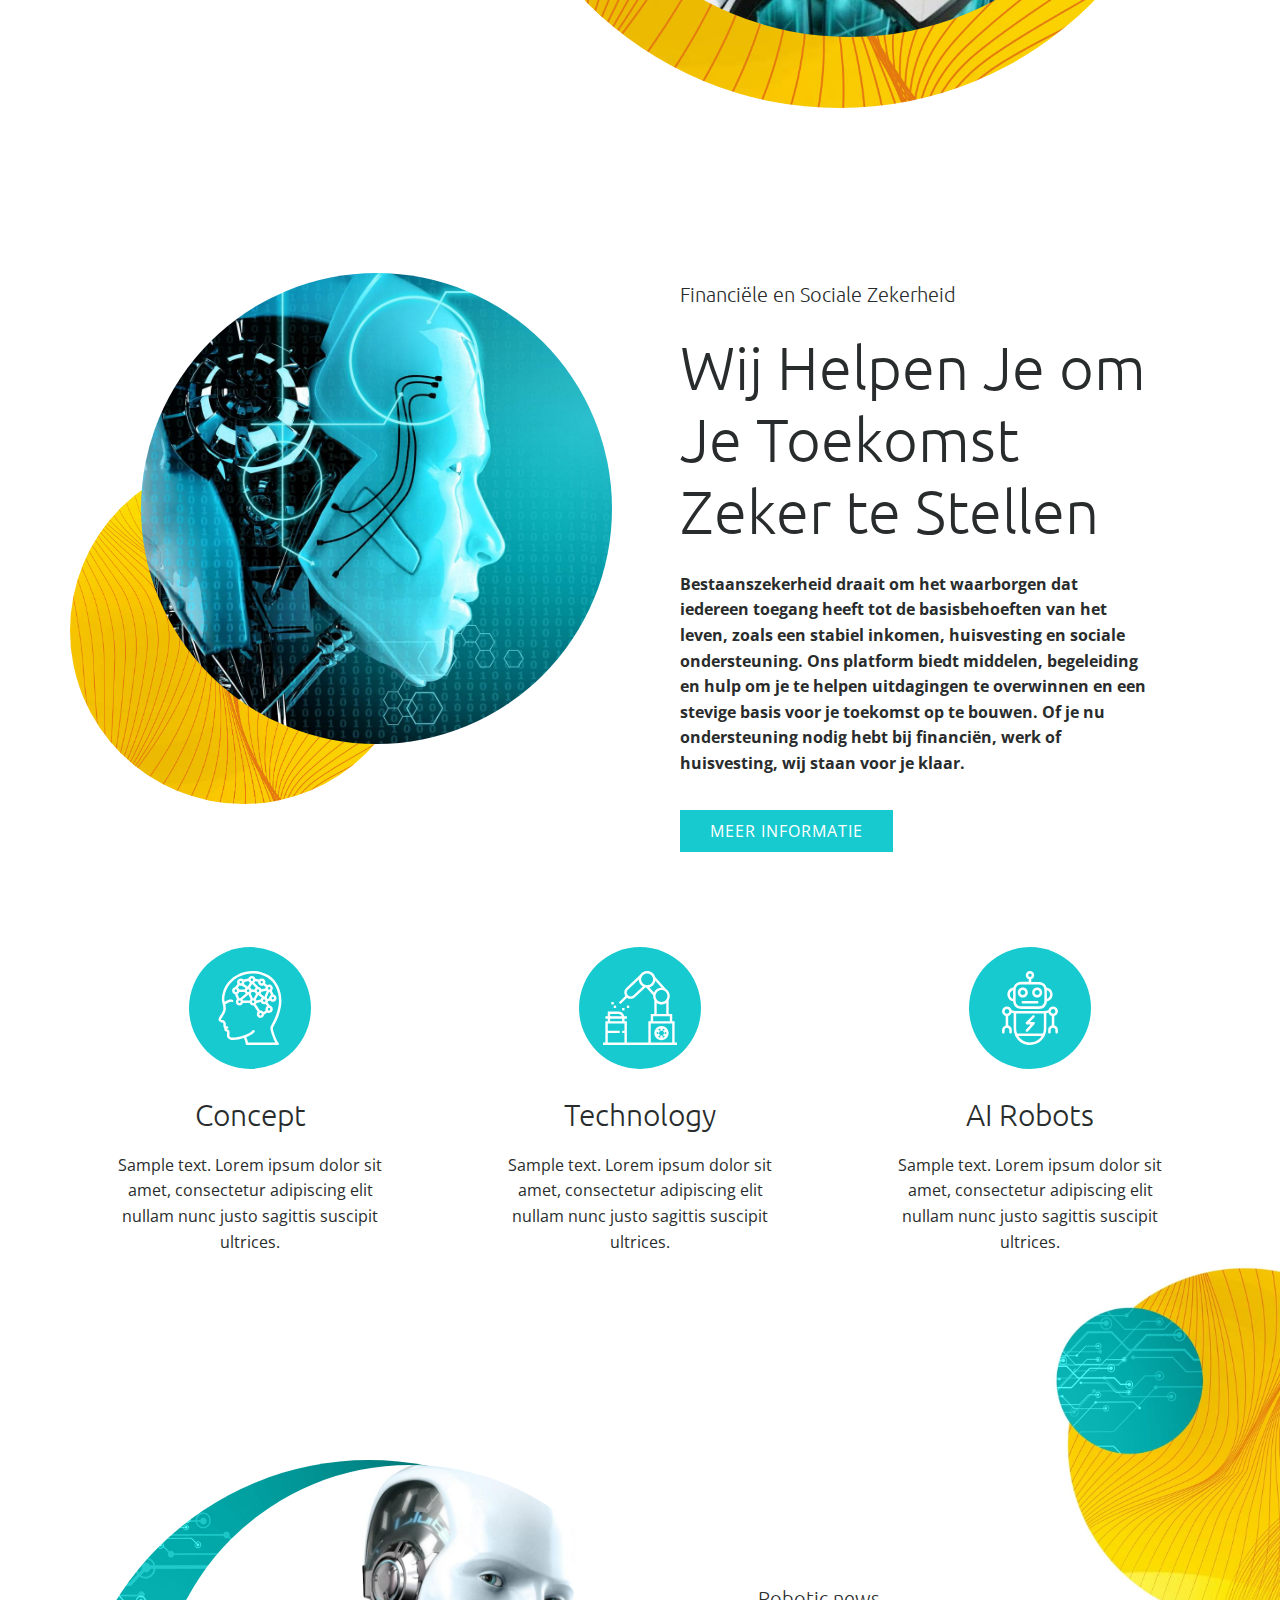
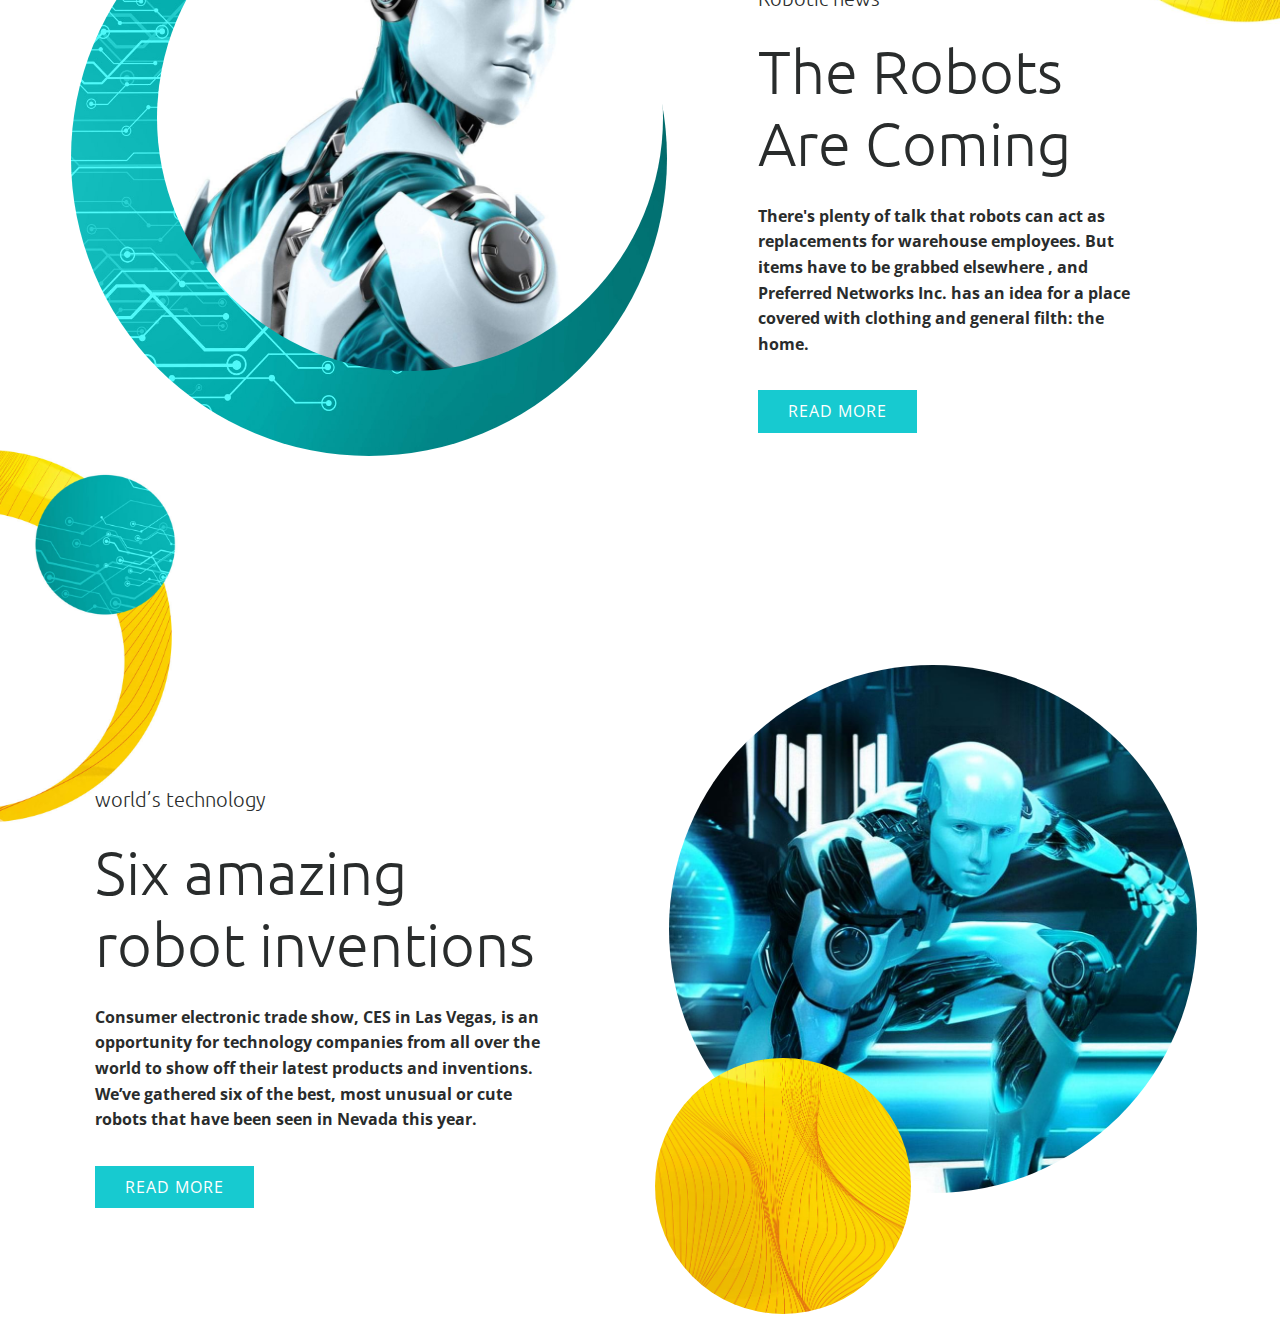
==== commit 1f01318c: "Changed text and removed some useless stuff" ====
--- a/index.html
+++ b/index.html
@@ -1,332 +1,330 @@
 <!DOCTYPE html>
-<html style="font-size: 16px;" lang="en"><head>
-    <meta name="viewport" content="width=device-width, initial-scale=1.0">
-    <meta charset="utf-8">
-    <meta name="keywords" content="FutureTechnologies, Can robots replace HR?, Tesla electric trucks, The robots are coming, Gadgets of the Future">
-    <meta name="description" content="">
-    <title>Page 2</title>
-    <link rel="stylesheet" href="nicepage.css" media="screen">
-<link rel="stylesheet" href="index.css" media="screen">
-    <script class="u-script" type="text/javascript" src="jquery-1.9.1.min.js" defer=""></script>
-    <script class="u-script" type="text/javascript" src="nicepage.js" defer=""></script>
-    <meta name="generator" content="Nicepage 6.18.5, nicepage.com">
-    <link id="u-theme-google-font" rel="stylesheet" href="https://fonts.googleapis.com/css?family=Ubuntu:300,300i,400,400i,500,500i,700,700i|Open+Sans:300,300i,400,400i,500,500i,600,600i,700,700i,800,800i">
-    
-    
-    
-    
-    
-    
-    
-    
-    
-    
-    <script type="application/ld+json">{
-		"@context": "http://schema.org",
-		"@type": "Organization",
-		"name": "",
-		"sameAs": []
-}</script>
-    <meta name="theme-color" content="#f7cf00">
-    <meta property="og:title" content="Page 2">
-    <meta property="og:type" content="website">
-  <meta data-intl-tel-input-cdn-path="intlTelInput/"></head>
-  <body data-home-page="https://website6354502.nicepage.io/Page-2.html?version=9cbbe566-9f6c-1a05-63d2-787f4098e2c9" data-home-page-title="Page 2" data-path-to-root="./" data-include-products="false" class="u-body u-xl-mode" data-lang="en"><header class="u-clearfix u-header u-header" id="sec-d5ff"><div class="u-clearfix u-sheet u-sheet-1">
-        <nav class="u-align-left u-menu u-menu-hamburger u-nav-spacing-25 u-offcanvas u-menu-1" data-responsive-from="XL">
-          <div class="menu-collapse">
-            <a class="u-button-style u-nav-link u-text-black" href="#" style="padding: 4px 0px; font-size: calc(1em + 8px);">
-              <svg class="u-svg-link" preserveAspectRatio="xMidYMin slice" viewBox="0 0 302 302" style="undefined"><use xlink:href="#svg-7b92"></use></svg>
-              <svg xmlns="http://www.w3.org/2000/svg" xmlns:xlink="http://www.w3.org/1999/xlink" version="1.1" id="svg-7b92" x="0px" y="0px" viewBox="0 0 302 302" style="enable-background:new 0 0 302 302;" xml:space="preserve" class="u-svg-content"><g><rect y="36" width="302" height="30"></rect><rect y="236" width="302" height="30"></rect><rect y="136" width="302" height="30"></rect>
-</g><g></g><g></g><g></g><g></g><g></g><g></g><g></g><g></g><g></g><g></g><g></g><g></g><g></g><g></g><g></g></svg>
-            </a>
-          </div>
-          <div class="u-nav-container">
-            <ul class="u-nav u-spacing-25 u-unstyled"><li class="u-nav-item"><a class="u-button-style u-nav-link" href="./" style="padding: 8px 0px;">Page 2</a>
-</li></ul>
-          </div>
-          <div class="u-nav-container-collapse">
-            <div class="u-align-center u-black u-container-align-center u-container-style u-inner-container-layout u-opacity u-opacity-95 u-sidenav">
-              <div class="u-inner-container-layout u-sidenav-overflow">
-                <div class="u-menu-close"></div>
-                <ul class="u-align-center u-nav u-popupmenu-items u-unstyled u-nav-2"><li class="u-nav-item"><a class="u-button-style u-nav-link" href="./">Page 2</a>
-</li></ul>
-              </div>
-            </div>
-            <div class="u-black u-menu-overlay u-opacity u-opacity-70"></div>
-          </div>
-        </nav>
-        <h3 class="u-headline u-text u-text-1">
-          <a href="/">FUTURE</a>
-        </h3>
-      </div></header> 
-    <section class="u-clearfix u-valign-middle-lg u-valign-middle-md u-valign-middle-sm u-section-1" id="carousel_c23b">
-      <div class="u-clearfix u-expanded-width u-layout-wrap u-layout-wrap-1">
-        <div class="u-layout">
-          <div class="u-layout-row">
-            <div class="u-container-style u-image u-layout-cell u-left-cell u-size-30 u-image-1">
-              <div class="u-container-layout"></div>
-            </div>
-            <div class="u-container-style u-image u-layout-cell u-right-cell u-size-30 u-image-2">
-              <div class="u-container-layout u-valign-middle-lg u-valign-middle-md u-container-layout-2">
-                <div class="u-border-no-bottom u-border-no-left u-border-no-right u-border-no-top u-container-style u-group u-group-1">
-                  <div class="u-container-layout u-valign-middle-md u-valign-middle-sm u-valign-middle-xs u-container-layout-3">
-                    <h5 class="u-text u-text-1">Future innovations</h5>
-                    <h1 class="u-text u-title u-text-2">Technology Revolution</h1>
-                    <p class="u-large-text u-text u-text-variant u-text-3">The future is fast approaching, and a new era of digital innovation and disruption is here.</p>
-                    <a href="#" class="u-border-none u-btn u-button-style u-palette-2-base u-btn-1">learn more</a>
-                  </div>
+<html style="font-size: 16px;" lang="nl">
+
+<head>
+  <meta name="viewport" content="width=device-width, initial-scale=1.0">
+  <meta charset="utf-8">
+  <meta name="keywords" content="Bestaanszekerheid, Nederland, Sociale Zekerheid, Armoedebestrijding, Sociale Hulp">
+  <meta name="description" content="Website voor een organisatie die zich inzet voor bestaanszekerheid in Nederland.">
+  <title>Bestaanszekerheid Nederland</title>
+  <link rel="stylesheet" href="nicepage.css" media="screen">
+  <link rel="stylesheet" href="index.css" media="screen">
+  <script class="u-script" type="text/javascript" src="jquery-1.9.1.min.js" defer=""></script>
+  <script class="u-script" type="text/javascript" src="nicepage.js" defer=""></script>
+  <meta name="generator" content="Nicepage 6.18.5, nicepage.com">
+  <link id="u-theme-google-font" rel="stylesheet"
+    href="https://fonts.googleapis.com/css?family=Ubuntu:300,300i,400,400i,500,500i,700,700i|Open+Sans:300,300i,400,400i,500,500i,600,600i,700,700i,800,800i">
+
+  <script type="application/ld+json">{
+    "@context": "http://schema.org",
+    "@type": "Organization",
+    "name": "Bestaanszekerheid Nederland",
+    "sameAs": []
+  }</script>
+  <meta name="theme-color" content="#0072bc">
+  <meta property="og:title" content="Bestaanszekerheid Nederland">
+  <meta property="og:type" content="website">
+</head>
+
+<body data-home-page="index.html" data-home-page-title="Bestaanszekerheid Nederland" data-path-to-root="./"
+  data-include-products="false" class="u-body u-xl-mode" data-lang="nl">
+  <header class="u-clearfix u-header u-header" id="sec-header">
+    <div class="u-clearfix u-sheet u-sheet-1">
+      <nav class="u-align-left u-menu u-menu-hamburger u-nav-spacing-25 u-offcanvas u-menu-1" data-responsive-from="XL">
+        <div class="menu-collapse">
+          <a class="u-button-style u-nav-link u-text-black" href="#"
+            style="padding: 4px 0px; font-size: calc(1em + 8px);">
+            <svg class="u-svg-link" preserveAspectRatio="xMidYMin slice" viewBox="0 0 302 302">
+              <use xlink:href="#svg-7b92"></use>
+            </svg>
+          </a>
+        </div>
+        <div class="u-nav-container">
+          <ul class="u-nav u-spacing-25 u-unstyled">
+            <li class="u-nav-item"><a class="u-button-style u-nav-link" href="./" style="padding: 8px 0px;">Home</a>
+            </li>
+            <li class="u-nav-item"><a class="u-button-style u-nav-link" href="#over-ons" style="padding: 8px 0px;">Over
+                Ons</a></li>
+            <li class="u-nav-item"><a class="u-button-style u-nav-link" href="#initiatieven"
+                style="padding: 8px 0px;">Initiatieven</a></li>
+            <li class="u-nav-item"><a class="u-button-style u-nav-link" href="#contact"
+                style="padding: 8px 0px;">Contact</a></li>
+          </ul>
+        </div>
+      </nav>
+      <h3 class="u-headline u-text u-text-1">
+        <a href="/">Bestaanszekerheid Nederland</a>
+      </h3>
+    </div>
+  </header>
+
+  <section class="u-clearfix u-section-1" id="carousel_c23b">
+    <div class="u-clearfix u-expanded-width u-layout-wrap u-layout-wrap-1">
+      <div class="u-layout">
+        <div class="u-layout-row">
+          <div class="u-container-style u-image u-layout-cell u-left-cell u-size-30 u-image-1">
+            <div class="u-container-layout"></div>
+          </div>
+          <div class="u-container-style u-layout-cell u-right-cell u-size-30 u-image-2">
+            <div class="u-container-layout u-valign-middle-lg u-valign-middle-md u-container-layout-2">
+              <div class="u-container-style u-group u-group-1">
+                <div class="u-container-layout u-valign-middle-md u-container-layout-3">
+                  <h5 class="u-text u-text-1">Bestaanszekerheid voor iedereen</h5>
+                  <h1 class="u-text u-title u-text-2">Samen werken aan een betere toekomst</h1>
+                  <p class="u-large-text u-text u-text-variant u-text-3">Wij zetten ons in voor het verbeteren van de
+                    bestaanszekerheid in Nederland door initiatieven te ondersteunen die armoede bestrijden en sociale
+                    zekerheid verbeteren.</p>
+                  <a href="#initiatieven" class="u-border-none u-btn u-button-style u-palette-2-base u-btn-1">Ontdek
+                    Meer</a>
                 </div>
               </div>
             </div>
           </div>
         </div>
       </div>
-    </section>
-    <section class="u-clearfix u-section-2" id="sec-f998">
-      <img src="images/2.jpg" alt="" class="u-image u-image-default u-image-1" data-image-width="693" data-image-height="1080">
-      <div class="u-clearfix u-expanded-width-md u-expanded-width-sm u-expanded-width-xs u-gutter-30 u-layout-wrap u-layout-wrap-1">
-        <div class="u-layout">
-          <div class="u-layout-row">
-            <div class="u-container-style u-layout-cell u-left-cell u-size-28 u-layout-cell-1">
-              <div class="u-container-layout u-valign-middle u-container-layout-1">
-                <h5 class="u-text u-text-1">Robotic news</h5>
-                <h2 class="u-text u-text-2">The Robots Are Coming</h2>
-                <p class="u-text u-text-3">There's plenty of talk that robots can act as replacements for warehouse employees. But items have to be grabbed elsewhere , and Preferred Networks Inc. has an idea for a place covered with clothing and general filth: the
-                                    home. </p>
-                <a href="https://www.popularmechanics.com/technology/robots/a23846041/robot-clean-your-room/" class="u-border-none u-btn u-button-style u-palette-2-base u-btn-1" title="robots" target="_blank">read more</a>
-              </div>
-            </div>
-            <div class="u-container-style u-layout-cell u-right-cell u-size-32 u-layout-cell-2">
-              <div class="u-container-layout">
-                <div class="u-expanded-width-xs u-image u-image-circle u-image-2"></div>
-                <div class="u-image u-image-circle u-image-3"></div>
-              </div>
-            </div>
-          </div>
-        </div>
-      </div>
-    </section>
-    <section class="u-clearfix u-section-3" id="carousel_7661">
-      <div class="u-clearfix u-sheet u-sheet-1">
-        <div class="u-clearfix u-expanded-width u-gutter-30 u-layout-wrap u-layout-wrap-1">
-          <div class="u-gutter-0 u-layout">
-            <div class="u-layout-row">
-              <div class="u-container-style u-layout-cell u-left-cell u-size-30 u-layout-cell-1">
-                <div class="u-container-layout u-valign-middle-xl">
-                  <div class="u-image u-image-circle u-image-1"></div>
-                  <div class="u-image u-image-circle u-image-2"></div>
-                </div>
-              </div>
-              <div class="u-container-style u-layout-cell u-right-cell u-size-30 u-layout-cell-2">
-                <div class="u-container-layout u-valign-middle-lg u-valign-middle-sm u-valign-middle-xl u-valign-middle-xs u-valign-top-md u-container-layout-2">
-                  <h5 class="u-text u-text-1">Robotic engineering</h5>
-                  <h2 class="u-text u-text-2">Engineers Are Teaching AI</h2>
-                  <p class="u-text u-text-3">There's plenty of talk that robots can act as replacements for warehouse employees. But items have to be grabbed elsewhere , and Preferred Networks Inc. has an idea for a place covered with clothing and general filth: the
-                                    home. </p>
-                  <a href="https://www.popularmechanics.com/technology/robots/a21058742/scientists-are-teaching-ai-to-do-household-chores/" class="u-border-none u-btn u-button-style u-palette-2-base u-btn-1" title="robots" target="_blank">read more</a>
-                </div>
-              </div>
-            </div>
-          </div>
-        </div>
-      </div>
-    </section>
-    <section class="u-clearfix u-section-4" id="sec-22e2">
-      <img src="images/46.jpg" alt="" class="u-image u-image-default u-image-1" data-image-width="671" data-image-height="1080">
-      <div class="u-clearfix u-gutter-30 u-layout-spacing-vertical u-layout-wrap u-layout-wrap-1">
-        <div class="u-layout">
-          <div class="u-layout-row">
-            <div class="u-container-style u-layout-cell u-left-cell u-size-20 u-size-20-md u-layout-cell-1">
-              <div class="u-container-layout u-valign-middle-xs u-container-layout-1"><span class="u-icon u-icon-circle u-palette-2-base u-text-body-alt-color u-icon-1"><svg class="u-svg-link" preserveAspectRatio="xMidYMin slice" viewBox="0 0 512.157 512.157" style=""><use xlink:href="#svg-e48f"></use></svg><svg class="u-svg-content" viewBox="0 0 512.157 512.157" x="0px" y="0px" id="svg-e48f" style="enable-background:new 0 0 512.157 512.157;"><g transform="translate(-1 -1)"><g><g><path d="M470.991,248.578c13.333-72.417-8.433-171.963-87.742-219.4C333.158,1.078,274.075-6.357,218.583,8.457     C141.716,29.012,85.216,84.17,67.449,156.003c-3.961,14.57-5.64,29.666-4.975,44.75c0.851,9.359,2.578,18.618,5.159,27.654     c3.473,11.5,5.193,23.458,5.1,35.471c-0.358,14.3-10.208,29.137-18.908,42.229c-9.484,14.287-17.675,26.625-12.925,38.004     c4.508,7.713,12.442,12.795,21.333,13.667c0.512,0.092,1.03,0.145,1.55,0.158c2.376-0.291,4.758,0.497,6.491,2.149     s2.635,3.993,2.459,6.38c0,17.733,0.442,26.883,7.767,31.079c-0.639,1.334-1.085,2.753-1.325,4.212     c-0.736,5.006,1.067,10.049,4.808,13.454c3.72,3.603,8.433,6.009,13.533,6.908c0.358,0.083,0.7,0.146,1.033,0.225     c0.202,1.269,0.291,2.553,0.267,3.838c-0.061,3.173-0.286,6.342-0.675,9.492c-1.417,13.65-3.358,32.346,23.95,41.271     c5.481,1.532,11.162,2.223,16.85,2.05c25.858-1.148,51.413-6.047,75.863-14.542c7.059,12.31,11.315,26.026,12.462,40.171     c-0.001,2.263,0.898,4.434,2.499,6.035c1.6,1.6,3.771,2.499,6.035,2.499h213.333c3.649-0.045,6.86-2.422,7.967-5.9     c1.122-3.526-0.1-7.376-3.05-9.609c-8.829-6.704-38.068-77.335-38.967-102.705c2.577-5.851,6.029-12.421,10.117-20.053     C447.459,335.662,462.94,292.958,470.991,248.578z M397.953,394.086c0.217,20.408,18.615,74.332,34.421,102.005H243.61     c-2.125-13.075-6.361-25.717-12.543-37.432c24.724-9.69,46.503-22.149,56.957-35.822c2.845-3.747,2.123-9.09-1.616-11.946     c-3.738-2.857-9.083-2.15-11.951,1.579c-24.15,31.6-124.633,55.592-147.067,48.254c-14.208-4.646-13.642-10.1-12.275-23.283     c0.453-3.737,0.709-7.495,0.767-11.258c0-14.379-5.8-18.671-14.517-20.692c-1.645-0.235-3.216-0.842-4.592-1.775     c1.675-1.601,3.576-2.947,5.642-3.996c3.562-1.75,5.448-5.724,4.55-9.59s-4.34-6.603-8.309-6.606c-3.083,0-6.508,0-8.308-0.225     c-0.542-5.594-0.726-11.216-0.55-16.833c0.167-6.729-2.391-13.24-7.093-18.056c-4.702-4.816-11.151-7.529-17.882-7.523     c-6.15-1.296-8.017-2.963-8.175-3.35c-1.242-2.962,6.983-15.337,11.4-21.987c9.475-14.267,21.267-32.025,21.75-51.237     c0.239-10.661-0.947-21.306-3.527-31.653c9.305-8.188,20.286-14.244,32.177-17.743c4.237-0.74,8.591-0.435,12.683,0.887     c4.543,1.252,9.24-1.416,10.492-5.958c1.252-4.543-1.416-9.24-5.958-10.492c-6.72-2.068-13.844-2.458-20.75-1.138     c-12.059,3.072-23.329,8.669-33.065,16.421c-1.166-4.971-1.955-10.023-2.36-15.113c-0.578-13.298,0.949-26.604,4.525-39.425     c16.5-66.688,67.15-115.95,138.983-135.159c51.027-13.685,105.38-6.908,151.484,18.888     c72.325,43.254,92.025,134.854,79.725,201.658c-7.669,42.662-22.567,83.702-44.05,121.35     c-4.692,8.754-8.742,16.313-11.667,23.308C397.996,391.396,397.811,392.748,397.953,394.086z"></path><path d="M414.89,268.074c1.221-13.163-7.79-25.088-20.787-27.508l-16.341-22.651c1.002-1.848,1.77-3.814,2.286-5.853     l15.825-6.328c7.309,8.32,19.147,10.982,29.313,6.591c10.166-4.391,16.344-14.834,15.298-25.859s-9.08-20.118-19.891-22.518     l-12.82-25.573c8.993-9.163,9.77-23.584,1.812-33.659c-7.958-10.076-22.166-12.662-33.163-6.036l-14.296-11.869     c1.082-2.828,1.648-5.826,1.672-8.854c0.023-10.455-6.328-19.869-16.031-23.762c-9.703-3.894-20.8-1.481-28.01,6.09     l-25.299-6.324c-3.03-10.974-12.982-18.6-24.367-18.669c-11.385-0.069-21.429,7.435-24.592,18.371l-33.81,6.762     c-8.819-9.51-23.375-10.877-33.81-3.174c-10.435,7.702-13.418,22.014-6.93,33.244l-16.567,22.063     c-11.872,2.146-20.62,12.311-20.973,24.37c-0.353,12.059,7.786,22.718,19.512,25.555l13.699,33.819     c-7.516,7.378-9.735,18.612-5.589,28.295c4.146,9.682,13.808,15.829,24.334,15.481s19.762-7.118,23.26-17.053h45.813     c3.825,11.766,15.761,18.89,27.932,16.672l28.329,43.091c-7.268,8.058-8.649,19.828-3.445,29.35     c5.204,9.521,15.858,14.714,26.564,12.947c10.706-1.767,19.126-10.107,20.995-20.796l21.147-16.903     c4.024,2.537,8.681,3.891,13.438,3.907C402.619,291.302,413.67,281.238,414.89,268.074z M414.999,180.357     c4.268-0.009,7.886,3.137,8.47,7.364c0.585,4.227-2.044,8.237-6.153,9.387s-8.437-0.913-10.132-4.83     c-0.029-0.078-0.013-0.159-0.044-0.237l-0.054-0.083c-0.397-0.975-0.608-2.015-0.621-3.068     C406.471,184.18,410.288,180.362,414.999,180.357z M381.045,118.889c0.819-3.961,4.31-6.802,8.355-6.799     c4.713,0,8.533,3.82,8.533,8.533s-3.82,8.533-8.533,8.533c-1.056-0.013-2.099-0.224-3.077-0.622l-0.073-0.048     c-0.075-0.03-0.154-0.014-0.231-0.043C382.303,126.842,380.225,122.851,381.045,118.889z M372.556,139.75L372.556,139.75     l-15.769,39.428l-27.643-22.114c3.75-3.199,6.49-7.418,7.89-12.145l33.81-6.762C371.381,138.726,371.968,139.232,372.556,139.75z      M363.471,208.263c-1.149,4.104-5.152,6.73-9.375,6.148c-4.222-0.582-7.367-4.191-7.363-8.454     c0.005-4.711,3.822-8.529,8.533-8.533c1.056,0.013,2.099,0.224,3.077,0.622l0.073,0.048c0.077,0.031,0.158,0.018,0.235,0.046     C362.562,199.836,364.62,204.158,363.471,208.263z M338.199,69.424c4.713,0,8.533,3.82,8.533,8.533s-3.821,8.533-8.533,8.533     s-8.533-3.82-8.533-8.533C329.671,73.246,333.488,69.429,338.199,69.424z M293.293,71.26l19.491,4.873     c-0.045,0.614-0.184,1.2-0.184,1.825c0.015,14.132,11.468,25.585,25.6,25.6c4.576-0.024,9.061-1.287,12.976-3.656l14.297,11.869     c-1.082,2.828-1.649,5.826-1.673,8.854c0,0.516,0.123,0.999,0.152,1.508l-27.792,5.558c-3.485-8.112-10.903-13.857-19.629-15.202     l-31.244-31.243C288.756,78.646,291.511,75.211,293.293,71.26z M321.133,137.691c0,4.713-3.82,8.533-8.533,8.533     c-4.711-0.005-8.529-3.822-8.533-8.533c0-4.713,3.82-8.533,8.533-8.533S321.133,132.978,321.133,137.691z M269.933,52.357     c4.713,0,8.533,3.82,8.533,8.533s-3.82,8.533-8.533,8.533s-8.533-3.82-8.533-8.533C261.404,56.18,265.222,52.362,269.933,52.357z      M271.624,91.72l25.62,25.617c-3.983,3.009-6.998,7.118-8.672,11.82H268.36c-2.015-5.65-5.953-10.411-11.125-13.451     L271.624,91.72z M218.581,76.45l27.792-5.558c2.181,5.03,5.917,9.23,10.658,11.983l-15.49,25.817L214.763,91.51     c2.58-4.051,3.956-8.751,3.97-13.553C218.733,77.441,218.61,76.958,218.581,76.45z M252.866,137.691     c0,4.713-3.82,8.533-8.533,8.533c-4.711-0.005-8.529-3.822-8.533-8.533c0-4.713,3.82-8.533,8.533-8.533     S252.866,132.978,252.866,137.691z M193.133,69.424c4.713,0,8.533,3.82,8.533,8.533s-3.82,8.533-8.533,8.533     s-8.533-3.82-8.533-8.533C184.604,73.246,188.422,69.429,193.133,69.424z M183.845,101.75c5.199,2.144,10.987,2.389,16.349,0.693     l26.347,16.905c-2.804,2.747-4.938,6.104-6.235,9.809h-37.279c-1.863-5.282-5.405-9.809-10.085-12.886L183.845,101.75z      M158.999,146.224c-4.713,0-8.533-3.82-8.533-8.533c0.005-4.711,3.822-8.529,8.533-8.533c4.713,0,8.533,3.82,8.533,8.533     S163.712,146.224,158.999,146.224z M184.599,223.024c-4.713,0-8.533-3.821-8.533-8.533c0-4.713,3.82-8.533,8.533-8.533     s8.533,3.821,8.533,8.533C193.128,219.202,189.31,223.019,184.599,223.024z M189.452,189.381     c-1.598-0.318-3.224-0.482-4.853-0.491c-0.845,0-1.643,0.169-2.467,0.25l-11.628-28.707c5.839-2.959,10.32-8.045,12.522-14.209     h37.279c1.537,4.298,4.198,8.105,7.706,11.024L189.452,189.381z M254.439,205.957h-45.813c-0.911-2.556-2.226-4.95-3.894-7.09     l41.909-34.924l14.271,32.008C257.996,198.729,255.778,202.158,254.439,205.957z M268.36,146.224h20.213     c2.015,5.65,5.953,10.411,11.125,13.451l-17.742,29.569c-1.154-0.198-2.319-0.316-3.489-0.353c-0.661,0-1.282,0.146-1.931,0.195     l-14.649-32.855C264.803,153.452,267.021,150.023,268.36,146.224z M278.466,223.024c-4.713,0-8.533-3.821-8.533-8.533     c0-4.713,3.821-8.533,8.533-8.533c4.713,0,8.533,3.821,8.533,8.533C286.995,219.202,283.177,223.019,278.466,223.024z      M314.891,167.52l23.831,19.065c-3.749,3.2-6.49,7.419-7.89,12.145l-28.806,5.761c-1.187-2.727-2.839-5.226-4.883-7.386     L314.891,167.52z M329.666,308.357c-4.713,0-8.533-3.82-8.533-8.533s3.82-8.533,8.533-8.533s8.533,3.82,8.533,8.533     C338.195,304.535,334.377,308.353,329.666,308.357z M363.799,265.691c0.031,2.851,0.544,5.676,1.517,8.356l-14.405,11.515     c-5.386-8.413-15.323-12.737-25.15-10.943l-28.329-43.091c2.531-2.822,4.399-6.173,5.468-9.809l28.806-5.761     c5.492,12.971,20.439,19.057,33.429,13.611l10.527,14.592C368.288,248.839,363.814,256.958,363.799,265.691z M372.11,186.831     l16.282-40.709c0.341,0.014,0.662,0.102,1.007,0.102c1.028-0.04,2.053-0.144,3.069-0.31l10.332,20.611     c-8.226,4.438-13.368,13.019-13.401,22.366c0,0.346,0.089,0.667,0.102,1.01l-11.473,4.587     C376.561,191.583,374.552,188.984,372.11,186.831z M389.399,274.224c-4.713,0-8.533-3.82-8.533-8.533     c0.005-4.711,3.822-8.529,8.533-8.533c4.713,0,8.533,3.82,8.533,8.533S394.112,274.224,389.399,274.224z"></path>
-</g>
-</g>
-</g></svg></span>
-                <h3 class="u-align-center u-text u-text-1">Concept</h3>
-                <p class="u-align-center u-text u-text-2">Sample text. Lorem ipsum dolor sit amet, consectetur adipiscing elit nullam nunc justo sagittis suscipit ultrices.</p>
-              </div>
-            </div>
-            <div class="u-container-style u-layout-cell u-size-20 u-size-20-md u-layout-cell-2">
-              <div class="u-container-layout u-valign-middle-xs u-container-layout-2"><span class="u-icon u-icon-circle u-palette-2-base u-text-body-alt-color u-icon-2"><svg class="u-svg-link" preserveAspectRatio="xMidYMin slice" viewBox="0 0 496 496" style=""><use xlink:href="#svg-5935"></use></svg><svg class="u-svg-content" viewBox="0 0 496 496" x="0px" y="0px" id="svg-5935" style="enable-background:new 0 0 496 496;"><g><g><g><rect x="72" y="232" width="16" height="16"></rect><rect x="56" y="208" width="16" height="16"></rect><rect x="128" y="248" width="16" height="16"></rect><rect x="160" y="232" width="16" height="16"></rect><path d="M392,464c26.472,0,48-21.528,48-48s-21.528-48-48-48s-48,21.528-48,48S365.528,464,392,464z M361.288,407.512     l12.856,7.424l8-13.856L369.2,393.6c4-4.072,9.104-6.984,14.8-8.464V400h16v-14.864c5.688,1.48,10.8,4.392,14.8,8.464     l-12.936,7.472l8,13.856l12.856-7.424c0.744,2.728,1.28,5.536,1.28,8.496c0,2.96-0.536,5.768-1.288,8.488l-12.856-7.424     l-8,13.856l12.944,7.48c-4,4.072-9.112,6.984-14.8,8.464V432h-16v14.864c-5.688-1.48-10.8-4.392-14.8-8.464l12.936-7.472     l-8-13.856l-12.856,7.424c-0.744-2.728-1.28-5.536-1.28-8.496C360,413.04,360.536,410.232,361.288,407.512z"></path><path d="M480,480V336h-16v-48h-24v-91.304c5.048-8.408,8-18.2,8-28.696c0-19.864-10.432-37.304-26.064-47.248l-72.312-80.808     C342.704,16.872,321.296,0,296,0c-19.648,0-36.936,10.2-46.936,25.56l-93.16,88.496c-8.312,7.896-12.976,18.56-13.128,30.024     c-0.104,8.352,2.256,16.32,6.648,23.184l-43.08,43.08l11.312,11.312l42.832-42.832c7.312,5.256,15.848,8.016,24.456,8.008     c10.232,0,20.488-3.728,28.608-11.224l70.368-64.96c2.408,0.536,4.872,0.904,7.392,1.112l44.976,50.592     C336.096,164.216,336,166.096,336,168c0,10.496,2.96,20.288,8,28.696V288h-24v48h-16v144H160V336h-16v-16h16v-16h-16.808     c-3.72-18.232-19.872-32-39.192-32H32v32H16v16h16v16H16v144H0v16h16h144h144h176h16v-16H480z M48,288h56     c10.416,0,19.216,6.712,22.528,16H48V288z M48,320h80v16H48V320z M144,400h-16v16h16v64H32v-64h80v-16H32v-48h112V400z M432,168     c0,22.056-17.944,40-40,40c-22.056,0-40-17.944-40-40c0-22.056,17.944-40,40-40C414.056,128,432,145.944,432,168z M424,213.888     V288h-64v-74.112C369.08,220.24,380.104,224,392,224S414.92,220.24,424,213.888z M202.704,163.848     c-10.368,9.568-26.28,9.256-36.256-0.72c-5.032-5.032-7.76-11.728-7.664-18.84s2.984-13.736,8.144-18.632l73.088-69.44     c0.08,20.352,11.096,38.128,27.44,47.864L202.704,163.848z M295.944,96C273.912,95.96,256,78.032,256,56     c0-22.056,17.944-40,40-40c22.056,0,40,17.944,40,40c0,22.04-17.928,39.976-39.968,40H295.944z M341.44,144.088l-30.4-34.2     c20.568-5.752,36.36-22.952,40.072-44.288l41.544,46.432c-0.216,0-0.432-0.032-0.656-0.032     C369.688,112,350.432,125.152,341.44,144.088z M336,304h8h96h8v32H336V304z M464,480H320V352h144V480z"></path>
-</g>
-</g>
-</g></svg></span>
-                <h3 class="u-align-center u-text u-text-3">Technology</h3>
-                <p class="u-align-center u-text u-text-4">Sample text. Lorem ipsum dolor sit amet, consectetur adipiscing elit nullam nunc justo sagittis suscipit ultrices.</p>
-              </div>
-            </div>
-            <div class="u-align-center-sm u-align-center-xs u-container-style u-layout-cell u-right-cell u-size-20 u-size-20-md u-layout-cell-3">
-              <div class="u-container-layout u-valign-middle-sm u-valign-middle-xs u-container-layout-3"><span class="u-icon u-icon-circle u-palette-2-base u-text-body-alt-color u-icon-3"><svg class="u-svg-link" preserveAspectRatio="xMidYMin slice" viewBox="0 0 471.477 471.477" style=""><use xlink:href="#svg-d6de"></use></svg><svg class="u-svg-content" viewBox="0 0 471.477 471.477" x="0px" y="0px" id="svg-d6de" style="enable-background:new 0 0 471.477 471.477;"><g><g><path d="M190.024,105.178c-17.673,0-32,14.327-32,32s14.327,32,32,32c17.673,0,32-14.327,32-32S207.697,105.178,190.024,105.178z     M190.024,153.178c-8.837,0-16-7.163-16-16c0.044-8.805,7.195-15.92,16-15.92v-0.08c8.837,0,16,7.163,16,16    S198.861,153.178,190.024,153.178z"></path>
-</g>
-</g><g><g><path d="M281.544,105.178c-17.673,0-32,14.327-32,32s14.327,32,32,32c17.673,0,32-14.327,32-32S299.217,105.178,281.544,105.178z     M281.544,153.178c-8.837,0-16-7.163-16-16c0.044-8.805,7.195-15.92,16-15.92v-0.08c8.837,0,16,7.163,16,16    S290.381,153.178,281.544,153.178z"></path>
-</g>
-</g><g><g><path d="M379.097,142.007c-3.452-18.993-18.742-33.603-37.872-36.189c-5.28-19.52-20.48-36.16-51.04-36.16h-46.4v-17.6    c14.034-4.418,21.829-19.377,17.41-33.41c-4.418-14.034-19.377-21.829-33.41-17.41c-14.034,4.418-21.829,19.377-17.41,33.41    c2.613,8.298,9.112,14.798,17.41,17.41v17.2h-46.32c-21.6,0-44.32,9.92-51.2,36.16c-24.381,3.347-41.433,25.825-38.086,50.206    c2.624,19.117,17.255,34.372,36.246,37.794l-0.08,0.4c2.4,35.12,28.48,48,53.04,48h108.8c36.56,0,51.2-24,53.04-48    C367.437,189.416,383.498,166.22,379.097,142.007z M128.104,177.818c-15.11-4.368-23.819-20.158-19.452-35.268    c2.715-9.393,10.059-16.737,19.452-19.452V177.818z M225.144,27.098c0-5.876,4.764-10.64,10.64-10.64    c5.876,0,10.64,4.764,10.64,10.64c0,5.876-4.764,10.64-10.64,10.64C229.908,37.738,225.144,32.974,225.144,27.098z     M327.464,188.058c0,13.92-4.88,37.28-37.28,37.28h-108.72c-13.92,0-37.28-4.88-37.28-37.28l-0.08-64.96    c0-32.48,23.36-37.28,37.28-37.28h108.8c32.48,0,37.28,23.36,37.28,37.28V188.058z M343.144,177.258v-54.72    c12.196,3.52,20.604,14.667,20.64,27.36C363.748,162.591,355.34,173.738,343.144,177.258z"></path>
-</g>
-</g><g><g><path d="M281.544,190.938h-91.52c-4.418,0-8,3.582-8,8s3.582,8,8,8h91.52c4.418,0,8-3.582,8-8S285.962,190.938,281.544,190.938z"></path>
-</g>
-</g><g><g><path d="M413.784,256.778L413.784,256.778c-0.153-17.142-14.173-30.915-31.315-30.762c-14.344,0.128-26.732,10.067-29.965,24.042    l-21.36,4.16h-190.72l-21.36-4.16c-3.66-16.748-20.203-27.358-36.951-23.698c-16.748,3.66-27.358,20.203-23.698,36.951    c2.488,11.384,11.141,20.416,22.409,23.388v59.76c-13.533,3.61-22.972,15.834-23.04,29.84v14.16c0,4.418,3.582,8,8,8s8-3.582,8-8    v-14.24c0-8.306,6.734-15.04,15.04-15.04c8.306,0,15.04,6.734,15.04,15.04v14.24c0,4.418,3.582,8,8,8c4.418,0,8-3.582,8-8v-14.24    c-0.068-14.006-9.507-26.23-23.04-29.84v-59.76c10.163-2.738,18.239-10.453,21.44-20.48l13.36,2.64v98.72    c0.016,14.473,3.068,28.781,8.96,42v0.72c23.619,52.357,85.21,75.653,137.566,52.034c23.106-10.424,41.61-28.927,52.034-52.034    l0.4-0.88c5.955-13.151,9.089-27.404,9.2-41.84v-98.72l13.36-2.64c3.201,10.027,11.277,17.742,21.44,20.48v59.76    c-13.533,3.61-22.972,15.834-23.04,29.84v14.24c0,4.418,3.582,8,8,8s8-3.582,8-8v-14.24c0.008-8.306,6.748-15.034,15.054-15.026    c8.295,0.008,15.018,6.731,15.026,15.026v14.24c0,4.418,3.582,8,8,8s8-3.582,8-8v-14.24c-0.068-14.006-9.507-26.23-23.04-29.84    v-59.76C404.18,283.069,413.696,270.829,413.784,256.778z M88.824,271.818c-8.306,0-15.04-6.734-15.04-15.04    c0-8.306,6.734-15.04,15.04-15.04c8.306,0,15.04,6.734,15.04,15.04C103.864,265.084,97.13,271.818,88.824,271.818z     M235.784,455.578c-30.139-0.001-58.182-15.425-74.32-40.88h148.64C293.966,440.152,265.923,455.577,235.784,455.578z     M323.784,367.578c-0.039,10.668-2.018,21.24-5.84,31.2h-164.48c-3.822-9.96-5.801-20.532-5.84-31.2v-97.36h176.16V367.578z     M382.827,271.816c-0.028,0-0.055,0.001-0.083,0.001l-0.16-0.24c-8.306,0-15.04-6.734-15.04-15.04    c0-8.306,6.734-15.04,15.04-15.04c8.306,0,15.04,6.734,15.04,15.04C397.757,264.843,391.132,271.683,382.827,271.816z"></path>
-</g>
-</g><g><g><path d="M264.085,326.679c-1.465-1.322-3.367-2.056-5.341-2.061h-24l29.44-30.24c2.83-3.393,2.375-8.437-1.018-11.268    c-3.034-2.531-7.461-2.468-10.422,0.148l-42.64,43.84c-3.093,3.155-3.042,8.22,0.113,11.313c1.507,1.477,3.537,2.299,5.647,2.287    h24.64l-30.32,33.76c-2.952,3.272-2.702,8.316,0.56,11.28h0c3.272,2.952,8.316,2.702,11.28-0.56l42.64-47.2    C267.624,334.698,267.365,329.639,264.085,326.679z"></path>
-</g>
-</g></svg></span>
-                <h3 class="u-align-center-lg u-align-center-md u-align-center-xl u-text u-text-5">AI Robots</h3>
-                <p class="u-align-center-lg u-align-center-md u-align-center-xl u-text u-text-6">Sample text. Lorem ipsum dolor sit amet, consectetur adipiscing elit nullam nunc justo sagittis suscipit ultrices.</p>
-              </div>
-            </div>
-          </div>
-        </div>
-      </div>
-    </section>
-    <section class="u-clearfix u-section-5" id="carousel_2232">
-      <div class="u-clearfix u-sheet u-sheet-1">
-        <div class="u-clearfix u-expanded-width u-gutter-30 u-layout-wrap u-layout-wrap-1">
-          <div class="u-layout">
-            <div class="u-layout-row">
-              <div class="u-container-style u-layout-cell u-left-cell u-size-34 u-layout-cell-1">
-                <div class="u-container-layout">
-                  <div class="u-expanded-width-xs u-image u-image-circle u-image-1"></div>
-                  <div class="u-image u-image-circle u-image-2"></div>
-                </div>
-              </div>
-              <div class="u-container-style u-layout-cell u-right-cell u-size-26 u-layout-cell-2">
-                <div class="u-container-layout u-valign-middle-sm u-valign-top-xs u-container-layout-2">
-                  <h5 class="u-text u-text-1">Robotic news</h5>
-                  <h2 class="u-text u-text-2">The Robots Are Coming</h2>
-                  <p class="u-text u-text-3">There's plenty of talk that robots can act as replacements for warehouse employees. But items have to be grabbed elsewhere , and Preferred Networks Inc. has an idea for a place covered with clothing and general filth: the
-                                    home. </p>
-                  <a href="https://www.popularmechanics.com/technology/robots/a23846041/robot-clean-your-room/" class="u-border-none u-btn u-button-style u-palette-2-base u-btn-1" title="robots" target="_blank">read more</a>
-                </div>
-              </div>
-            </div>
-          </div>
-        </div>
-      </div>
-    </section>
-    <section class="u-clearfix u-section-6" id="carousel_876e">
-      <img src="images/Untitled8.jpg" alt="" class="u-image u-image-default u-image-1">
-      <div class="u-clearfix u-gutter-30 u-layout-wrap u-layout-wrap-1">
-        <div class="u-gutter-0 u-layout">
-          <div class="u-layout-row">
-            <div class="u-container-style u-layout-cell u-left-cell u-size-30 u-layout-cell-1">
-              <div class="u-container-layout u-container-layout-1">
-                <h5 class="u-text u-text-1">world’s technology</h5>
-                <h2 class="u-text u-text-2">Six amazing robot inventions</h2>
-                <p class="u-text u-text-3">Consumer electronic trade show, CES in Las Vegas, is an opportunity for technology companies from all over the world to show off their latest products and inventions. <br>We’ve gathered six of the best, most unusual or cute robots that have been seen in Nevada this year.
-                </p>
-                <a href="http://home.bt.com/tech-gadgets/future-tech/six-robots-ces-2018-las-vegas-11364242761382" class="u-border-none u-btn u-button-style u-palette-2-base u-btn-1" title="robots" target="_blank">read more</a>
-              </div>
-            </div>
-            <div class="u-container-style u-layout-cell u-right-cell u-size-30 u-layout-cell-2">
-              <div class="u-container-layout">
-                <div class="u-image u-image-circle u-image-2"></div>
-                <div class="u-image u-image-circle u-image-3"></div>
-              </div>
-            </div>
-          </div>
-        </div>
-      </div>
-    </section>
-    <section class="u-clearfix u-palette-2-base u-section-7" id="sec-2d43">
-      <div class="u-clearfix u-sheet u-sheet-1">
-        <div class="u-clearfix u-expanded-width u-gutter-0 u-layout-wrap u-layout-wrap-1">
-          <div class="u-layout">
-            <div class="u-layout-row">
-              <div class="u-container-style u-layout-cell u-left-cell u-size-12 u-size-60-md u-layout-cell-1">
-                <div class="u-container-layout">
-                  <h4 class="u-text u-text-1">1. The Internet</h4>
-                  <p class="u-text u-text-2">The Internet of Things has long been talked about amongst tech insiders as the next big innovation in home technology.&nbsp;</p>
-                </div>
-              </div>
-              <div class="u-container-style u-layout-cell u-size-12 u-size-60-md u-layout-cell-2">
-                <div class="u-container-layout">
-                  <h4 class="u-text u-text-3">2. Automation</h4>
-                  <p class="u-text u-text-4">While large-scale innovation in automation has traditionally been limited to the production side of society</p>
-                </div>
-              </div>
-              <div class="u-container-style u-layout-cell u-size-12 u-size-60-md u-layout-cell-3">
-                <div class="u-container-layout u-container-layout-3">
-                  <h4 class="u-text u-text-5">3. Cryptocurrency</h4>
-                  <p class="u-text u-text-6">After Bitcoin’s meteoric price jump in 2017, major tech players have begun to take cryptocurrencies seriously.</p>
-                </div>
-              </div>
-              <div class="u-container-style u-layout-cell u-size-12 u-size-60-md u-layout-cell-4">
-                <div class="u-container-layout">
-                  <h4 class="u-text u-text-7">4. Blockchain</h4>
-                  <p class="u-text u-text-8">Blockchain, the decentralized ledger that holds together cryptocurrencies, has applications reaching</p>
-                </div>
-              </div>
-              <div class="u-container-style u-layout-cell u-right-cell u-size-12 u-size-60-md u-layout-cell-5">
-                <div class="u-container-layout">
-                  <h4 class="u-text u-text-9">5. AI</h4>
-                  <p class="u-text u-text-10">Artificial intelligence is seeing the light and applications of the technology are already being worked on</p>
-                </div>
-              </div>
-            </div>
-          </div>
-        </div>
-      </div>
-    </section>
-    <section class="u-clearfix u-image u-shading u-section-8" id="sec-e6d3">
-      <div class="u-clearfix u-sheet u-sheet-1">
-        <div class="u-clearfix u-expanded-width-md u-expanded-width-sm u-expanded-width-xs u-layout-wrap u-layout-wrap-1">
-          <div class="u-layout">
-            <div class="u-layout-col">
-              <div class="u-size-30">
-                <div class="u-layout-row">
-                  <div class="u-align-left u-container-align-left u-container-style u-layout-cell u-left-cell u-right-cell u-size-60 u-layout-cell-1">
-                    <div class="u-container-layout u-valign-middle u-container-layout-1">
-                      <h3 class="u-align-left-md u-align-left-xs u-text u-text-1">5 Future Technologies That Will Be Mainstream</h3>
-                    </div>
-                  </div>
-                </div>
-              </div>
-              <div class="u-size-30">
-                <div class="u-layout-row">
-                  <div class="u-container-style u-layout-cell u-left-cell u-size-12 u-layout-cell-2">
-                    <div class="u-container-layout">
-                      <div class="u-align-left u-border-6 u-border-palette-1-base u-line u-line-horizontal u-line-1"></div>
-                    </div>
-                  </div>
-                  <div class="u-align-left u-container-align-left u-container-style u-layout-cell u-right-cell u-size-48 u-layout-cell-3">
-                    <div class="u-container-layout u-valign-top u-container-layout-3">
-                      <p class="u-align-left-xs u-expanded-width-xs u-text u-text-2">Tech companies rang in the start of the new year by unveiling some of their ambitious plans for the coming months. Startups and multinational companies alike are beginning to feel the ripple effects of innovation
-                                            in the industry, with technology becoming more intertwined in everyday lives each year. <br>
-                        <br>As 2018 progresses, here are 5 future technologies you can expect to reach the public in the next couple of years
-                      </p>
-                    </div>
-                  </div>
-                </div>
-              </div>
-            </div>
-          </div>
-        </div>
-      </div>
-    </section>
-    
-    
-    
-    <footer class="u-black u-clearfix u-footer" id="sec-1ced"><div class="u-clearfix u-sheet u-sheet-1">
-        <h3 class="u-align-center u-headline u-text u-text-1">
-          <a href="/">FUTURE</a>
-        </h3>
-        <div class="u-align-left u-social-icons u-spacing-10 u-social-icons-1">
-          <a class="u-social-url" target="_blank" href=""><span class="u-icon u-icon-circle u-social-facebook u-social-icon u-icon-1"><svg class="u-svg-link" preserveAspectRatio="xMidYMin slice" viewBox="0 0 112.2 112.2" style=""><use xlink:href="#svg-7a70"></use></svg><svg xmlns="http://www.w3.org/2000/svg" xmlns:xlink="http://www.w3.org/1999/xlink" version="1.1" xml:space="preserve" class="u-svg-content" viewBox="0 0 112.2 112.2" x="0px" y="0px" id="svg-7a70"><path d="M75.5,28.8H65.4c-1.5,0-4,0.9-4,4.3v9.4h13.9l-1.5,15.8H61.4v45.1H42.8V58.3h-8.8V42.4h8.8V32.2 c0-7.4,3.4-18.8,18.8-18.8h13.8v15.4H75.5z"></path></svg></span>
-          </a>
-          <a class="u-social-url" target="_blank" href=""><span class="u-icon u-icon-circle u-social-icon u-social-twitter u-icon-2"><svg class="u-svg-link" preserveAspectRatio="xMidYMin slice" viewBox="0 0 112.2 112.2" style=""><use xlink:href="#svg-6689"></use></svg><svg xmlns="http://www.w3.org/2000/svg" xmlns:xlink="http://www.w3.org/1999/xlink" version="1.1" xml:space="preserve" class="u-svg-content" viewBox="0 0 112.2 112.2" x="0px" y="0px" id="svg-6689"><path d="M92.2,38.2c0,0.8,0,1.6,0,2.3c0,24.3-18.6,52.4-52.6,52.4c-10.6,0.1-20.2-2.9-28.5-8.2 c1.4,0.2,2.9,0.2,4.4,0.2c8.7,0,16.7-2.9,23-7.9c-8.1-0.2-14.9-5.5-17.3-12.8c1.1,0.2,2.4,0.2,3.4,0.2c1.6,0,3.3-0.2,4.8-0.7 c-8.4-1.6-14.9-9.2-14.9-18c0-0.2,0-0.2,0-0.2c2.5,1.4,5.4,2.2,8.4,2.3c-5-3.3-8.3-8.9-8.3-15.4c0-3.4,1-6.5,2.5-9.2 c9.1,11.1,22.7,18.5,38,19.2c-0.2-1.4-0.4-2.8-0.4-4.3c0.1-10,8.3-18.2,18.5-18.2c5.4,0,10.1,2.2,13.5,5.7c4.3-0.8,8.1-2.3,11.7-4.5 c-1.4,4.3-4.3,7.9-8.1,10.1c3.7-0.4,7.3-1.4,10.6-2.9C98.9,32.3,95.7,35.5,92.2,38.2z"></path></svg></span>
-          </a>
-          <a class="u-social-url" target="_blank" href=""><span class="u-icon u-icon-circle u-social-icon u-social-instagram u-icon-3"><svg class="u-svg-link" preserveAspectRatio="xMidYMin slice" viewBox="0 0 112.2 112.2" style=""><use xlink:href="#svg-7175"></use></svg><svg xmlns="http://www.w3.org/2000/svg" xmlns:xlink="http://www.w3.org/1999/xlink" version="1.1" xml:space="preserve" class="u-svg-content" viewBox="0 0 112.2 112.2" x="0px" y="0px" id="svg-7175"><path d="M55.9,32.9c-12.8,0-23.2,10.4-23.2,23.2s10.4,23.2,23.2,23.2s23.2-10.4,23.2-23.2S68.7,32.9,55.9,32.9z M55.9,69.4c-7.4,0-13.3-6-13.3-13.3c-0.1-7.4,6-13.3,13.3-13.3s13.3,6,13.3,13.3C69.3,63.5,63.3,69.4,55.9,69.4z"></path><path d="M79.7,26.8c-3,0-5.4,2.5-5.4,5.4s2.5,5.4,5.4,5.4c3,0,5.4-2.5,5.4-5.4S82.7,26.8,79.7,26.8z"></path><path d="M78.2,11H33.5C21,11,10.8,21.3,10.8,33.7v44.7c0,12.6,10.2,22.8,22.7,22.8h44.7c12.6,0,22.7-10.2,22.7-22.7 V33.7C100.8,21.1,90.6,11,78.2,11z M91,78.4c0,7.1-5.8,12.8-12.8,12.8H33.5c-7.1,0-12.8-5.8-12.8-12.8V33.7 c0-7.1,5.8-12.8,12.8-12.8h44.7c7.1,0,12.8,5.8,12.8,12.8V78.4z"></path></svg></span>
-          </a>
-          <a class="u-social-url" target="_blank" href=""><span class="u-icon u-icon-circle u-social-icon u-social-linkedin u-icon-4"><svg class="u-svg-link" preserveAspectRatio="xMidYMin slice" viewBox="0 0 112.2 112.2" style=""><use xlink:href="#svg-67a0"></use></svg><svg xmlns="http://www.w3.org/2000/svg" xmlns:xlink="http://www.w3.org/1999/xlink" version="1.1" xml:space="preserve" class="u-svg-content" viewBox="0 0 112.2 112.2" x="0px" y="0px" id="svg-67a0"><path d="M33.8,96.8H14.5v-58h19.3V96.8z M24.1,30.9L24.1,30.9c-6.6,0-10.8-4.5-10.8-10.1c0-5.8,4.3-10.1,10.9-10.1 S34.9,15,35.1,20.8C35.1,26.4,30.8,30.9,24.1,30.9z M103.3,96.8H84.1v-31c0-7.8-2.7-13.1-9.8-13.1c-5.3,0-8.5,3.6-9.9,7.1 c-0.6,1.3-0.6,3-0.6,4.8V97H44.5c0,0,0.3-52.6,0-58h19.3v8.2c2.6-3.9,7.2-9.6,17.4-9.6c12.7,0,22.2,8.4,22.2,26.1V96.8z"></path></svg></span>
-          </a>
-        </div>
-        <p class="u-align-center u-text u-text-grey-40 u-text-2">© Future Community.  All Rights Reserved.</p>
-      </div></footer>
-    <section class="u-backlink u-clearfix u-grey-80">
-      <p class="u-text">
-        <span>This site was created with the </span>
-        <a class="u-link" href="https://nicepage.com/" target="_blank" rel="nofollow">
-          <span>Nicepage</span>
-        </a>
-      </p>
-    </section>
-  
-</body></html>+    </div>
+  </section>
+
+  <section class="u-clearfix u-section-2" id="sec-initiatieven">
+    <img src="images/initiatieven.jpg" alt="Initiatieven" class="u-image u-image-default u-image-1"
+      data-image-width="693" data-image-height="1080">
+    <div class="u-clearfix u-layout-wrap u-layout-wrap-1">
+      <div class="u-layout">
+        <div class="u-layout-row">
+          <div class="u-container-style u-layout-cell u-left-cell u-size-28 u-layout-cell-1">
+            <div class="u-container-layout u-valign-middle u-container-layout-1">
+              <h5 class="u-text u-text-1">Onze Missie</h5>
+              <h2 class="u-text u-text-2">Hoe We Helpen</h2>
+              <p class="u-text u-text-3">Wij bieden ondersteuning en voorlichting aan mensen die te maken hebben met
+                financiële onzekerheden. We werken samen met gemeentes en andere organisaties om concrete hulp te
+                bieden.</p>
+              <a href="#contact" class="u-border-none u-btn u-button-style u-palette-2-base u-btn-1">Neem Contact Op</a>
+            </div>
+          </div>
+          <div class="u-container-style u-layout-cell u-right-cell u-size-32 u-layout-cell-2">
+            <div class="u-container-layout">
+              <div class="u-expanded-width-xs u-image u-image-circle u-image-2"></div>
+              <div class="u-image u-image-circle u-image-3"></div>
+            </div>
+          </div>
+        </div>
+      </div>
+    </div>
+  </section>
+</body>
+
+</html>
+
+<section class="u-clearfix u-section-3" id="carousel_7661">
+  <div class="u-clearfix u-sheet u-sheet-1">
+    <div class="u-clearfix u-expanded-width u-gutter-30 u-layout-wrap u-layout-wrap-1">
+      <div class="u-gutter-0 u-layout">
+        <div class="u-layout-row">
+          <div class="u-container-style u-layout-cell u-left-cell u-size-30 u-layout-cell-1">
+            <div class="u-container-layout u-valign-middle-xl">
+              <div class="u-image u-image-circle u-image-1"></div>
+              <div class="u-image u-image-circle u-image-2"></div>
+            </div>
+          </div>
+          <div class="u-container-style u-layout-cell u-right-cell u-size-30 u-layout-cell-2">
+            <div
+              class="u-container-layout u-valign-middle-lg u-valign-middle-sm u-valign-middle-xl u-valign-middle-xs u-valign-top-md u-container-layout-2">
+              <h5 class="u-text u-text-1">Financiële en Sociale Zekerheid</h5>
+              <h2 class="u-text u-text-2">Wij Helpen Je om Je Toekomst Zeker te Stellen</h2>
+              <p class="u-text u-text-3">Bestaanszekerheid draait om het waarborgen dat iedereen toegang heeft tot de
+                basisbehoeften van het leven, zoals een stabiel inkomen, huisvesting en sociale ondersteuning. Ons
+                platform biedt middelen, begeleiding en hulp om je te helpen uitdagingen te overwinnen en een stevige
+                basis voor je toekomst op te bouwen. Of je nu ondersteuning nodig hebt bij financiën, werk of
+                huisvesting, wij staan voor je klaar.</p>
+              <a href="https://www.example.com/bestaanszekerheid-resources"
+                class="u-border-none u-btn u-button-style u-palette-2-base u-btn-1" title="Meer informatie"
+                target="_blank">Meer informatie</a>
+
+            </div>
+          </div>
+        </div>
+      </div>
+    </div>
+  </div>
+</section>
+<section class="u-clearfix u-section-4" id="sec-22e2">
+  <img src="images/46.jpg" alt="" class="u-image u-image-default u-image-1" data-image-width="671"
+    data-image-height="1080">
+  <div class="u-clearfix u-gutter-30 u-layout-spacing-vertical u-layout-wrap u-layout-wrap-1">
+    <div class="u-layout">
+      <div class="u-layout-row">
+        <div class="u-container-style u-layout-cell u-left-cell u-size-20 u-size-20-md u-layout-cell-1">
+          <div class="u-container-layout u-valign-middle-xs u-container-layout-1"><span
+              class="u-icon u-icon-circle u-palette-2-base u-text-body-alt-color u-icon-1"><svg class="u-svg-link"
+                preserveAspectRatio="xMidYMin slice" viewBox="0 0 512.157 512.157" style="">
+                <use xlink:href="#svg-e48f"></use>
+              </svg><svg class="u-svg-content" viewBox="0 0 512.157 512.157" x="0px" y="0px" id="svg-e48f"
+                style="enable-background:new 0 0 512.157 512.157;">
+                <g transform="translate(-1 -1)">
+                  <g>
+                    <g>
+                      <path
+                        d="M470.991,248.578c13.333-72.417-8.433-171.963-87.742-219.4C333.158,1.078,274.075-6.357,218.583,8.457     C141.716,29.012,85.216,84.17,67.449,156.003c-3.961,14.57-5.64,29.666-4.975,44.75c0.851,9.359,2.578,18.618,5.159,27.654     c3.473,11.5,5.193,23.458,5.1,35.471c-0.358,14.3-10.208,29.137-18.908,42.229c-9.484,14.287-17.675,26.625-12.925,38.004     c4.508,7.713,12.442,12.795,21.333,13.667c0.512,0.092,1.03,0.145,1.55,0.158c2.376-0.291,4.758,0.497,6.491,2.149     s2.635,3.993,2.459,6.38c0,17.733,0.442,26.883,7.767,31.079c-0.639,1.334-1.085,2.753-1.325,4.212     c-0.736,5.006,1.067,10.049,4.808,13.454c3.72,3.603,8.433,6.009,13.533,6.908c0.358,0.083,0.7,0.146,1.033,0.225     c0.202,1.269,0.291,2.553,0.267,3.838c-0.061,3.173-0.286,6.342-0.675,9.492c-1.417,13.65-3.358,32.346,23.95,41.271     c5.481,1.532,11.162,2.223,16.85,2.05c25.858-1.148,51.413-6.047,75.863-14.542c7.059,12.31,11.315,26.026,12.462,40.171     c-0.001,2.263,0.898,4.434,2.499,6.035c1.6,1.6,3.771,2.499,6.035,2.499h213.333c3.649-0.045,6.86-2.422,7.967-5.9     c1.122-3.526-0.1-7.376-3.05-9.609c-8.829-6.704-38.068-77.335-38.967-102.705c2.577-5.851,6.029-12.421,10.117-20.053     C447.459,335.662,462.94,292.958,470.991,248.578z M397.953,394.086c0.217,20.408,18.615,74.332,34.421,102.005H243.61     c-2.125-13.075-6.361-25.717-12.543-37.432c24.724-9.69,46.503-22.149,56.957-35.822c2.845-3.747,2.123-9.09-1.616-11.946     c-3.738-2.857-9.083-2.15-11.951,1.579c-24.15,31.6-124.633,55.592-147.067,48.254c-14.208-4.646-13.642-10.1-12.275-23.283     c0.453-3.737,0.709-7.495,0.767-11.258c0-14.379-5.8-18.671-14.517-20.692c-1.645-0.235-3.216-0.842-4.592-1.775     c1.675-1.601,3.576-2.947,5.642-3.996c3.562-1.75,5.448-5.724,4.55-9.59s-4.34-6.603-8.309-6.606c-3.083,0-6.508,0-8.308-0.225     c-0.542-5.594-0.726-11.216-0.55-16.833c0.167-6.729-2.391-13.24-7.093-18.056c-4.702-4.816-11.151-7.529-17.882-7.523     c-6.15-1.296-8.017-2.963-8.175-3.35c-1.242-2.962,6.983-15.337,11.4-21.987c9.475-14.267,21.267-32.025,21.75-51.237     c0.239-10.661-0.947-21.306-3.527-31.653c9.305-8.188,20.286-14.244,32.177-17.743c4.237-0.74,8.591-0.435,12.683,0.887     c4.543,1.252,9.24-1.416,10.492-5.958c1.252-4.543-1.416-9.24-5.958-10.492c-6.72-2.068-13.844-2.458-20.75-1.138     c-12.059,3.072-23.329,8.669-33.065,16.421c-1.166-4.971-1.955-10.023-2.36-15.113c-0.578-13.298,0.949-26.604,4.525-39.425     c16.5-66.688,67.15-115.95,138.983-135.159c51.027-13.685,105.38-6.908,151.484,18.888     c72.325,43.254,92.025,134.854,79.725,201.658c-7.669,42.662-22.567,83.702-44.05,121.35     c-4.692,8.754-8.742,16.313-11.667,23.308C397.996,391.396,397.811,392.748,397.953,394.086z">
+                      </path>
+                      <path
+                        d="M414.89,268.074c1.221-13.163-7.79-25.088-20.787-27.508l-16.341-22.651c1.002-1.848,1.77-3.814,2.286-5.853     l15.825-6.328c7.309,8.32,19.147,10.982,29.313,6.591c10.166-4.391,16.344-14.834,15.298-25.859s-9.08-20.118-19.891-22.518     l-12.82-25.573c8.993-9.163,9.77-23.584,1.812-33.659c-7.958-10.076-22.166-12.662-33.163-6.036l-14.296-11.869     c1.082-2.828,1.648-5.826,1.672-8.854c0.023-10.455-6.328-19.869-16.031-23.762c-9.703-3.894-20.8-1.481-28.01,6.09     l-25.299-6.324c-3.03-10.974-12.982-18.6-24.367-18.669c-11.385-0.069-21.429,7.435-24.592,18.371l-33.81,6.762     c-8.819-9.51-23.375-10.877-33.81-3.174c-10.435,7.702-13.418,22.014-6.93,33.244l-16.567,22.063     c-11.872,2.146-20.62,12.311-20.973,24.37c-0.353,12.059,7.786,22.718,19.512,25.555l13.699,33.819     c-7.516,7.378-9.735,18.612-5.589,28.295c4.146,9.682,13.808,15.829,24.334,15.481s19.762-7.118,23.26-17.053h45.813     c3.825,11.766,15.761,18.89,27.932,16.672l28.329,43.091c-7.268,8.058-8.649,19.828-3.445,29.35     c5.204,9.521,15.858,14.714,26.564,12.947c10.706-1.767,19.126-10.107,20.995-20.796l21.147-16.903     c4.024,2.537,8.681,3.891,13.438,3.907C402.619,291.302,413.67,281.238,414.89,268.074z M414.999,180.357     c4.268-0.009,7.886,3.137,8.47,7.364c0.585,4.227-2.044,8.237-6.153,9.387s-8.437-0.913-10.132-4.83     c-0.029-0.078-0.013-0.159-0.044-0.237l-0.054-0.083c-0.397-0.975-0.608-2.015-0.621-3.068     C406.471,184.18,410.288,180.362,414.999,180.357z M381.045,118.889c0.819-3.961,4.31-6.802,8.355-6.799     c4.713,0,8.533,3.82,8.533,8.533s-3.82,8.533-8.533,8.533c-1.056-0.013-2.099-0.224-3.077-0.622l-0.073-0.048     c-0.075-0.03-0.154-0.014-0.231-0.043C382.303,126.842,380.225,122.851,381.045,118.889z M372.556,139.75L372.556,139.75     l-15.769,39.428l-27.643-22.114c3.75-3.199,6.49-7.418,7.89-12.145l33.81-6.762C371.381,138.726,371.968,139.232,372.556,139.75z      M363.471,208.263c-1.149,4.104-5.152,6.73-9.375,6.148c-4.222-0.582-7.367-4.191-7.363-8.454     c0.005-4.711,3.822-8.529,8.533-8.533c1.056,0.013,2.099,0.224,3.077,0.622l0.073,0.048c0.077,0.031,0.158,0.018,0.235,0.046     C362.562,199.836,364.62,204.158,363.471,208.263z M338.199,69.424c4.713,0,8.533,3.82,8.533,8.533s-3.821,8.533-8.533,8.533     s-8.533-3.82-8.533-8.533C329.671,73.246,333.488,69.429,338.199,69.424z M293.293,71.26l19.491,4.873     c-0.045,0.614-0.184,1.2-0.184,1.825c0.015,14.132,11.468,25.585,25.6,25.6c4.576-0.024,9.061-1.287,12.976-3.656l14.297,11.869     c-1.082,2.828-1.649,5.826-1.673,8.854c0,0.516,0.123,0.999,0.152,1.508l-27.792,5.558c-3.485-8.112-10.903-13.857-19.629-15.202     l-31.244-31.243C288.756,78.646,291.511,75.211,293.293,71.26z M321.133,137.691c0,4.713-3.82,8.533-8.533,8.533     c-4.711-0.005-8.529-3.822-8.533-8.533c0-4.713,3.82-8.533,8.533-8.533S321.133,132.978,321.133,137.691z M269.933,52.357     c4.713,0,8.533,3.82,8.533,8.533s-3.82,8.533-8.533,8.533s-8.533-3.82-8.533-8.533C261.404,56.18,265.222,52.362,269.933,52.357z      M271.624,91.72l25.62,25.617c-3.983,3.009-6.998,7.118-8.672,11.82H268.36c-2.015-5.65-5.953-10.411-11.125-13.451     L271.624,91.72z M218.581,76.45l27.792-5.558c2.181,5.03,5.917,9.23,10.658,11.983l-15.49,25.817L214.763,91.51     c2.58-4.051,3.956-8.751,3.97-13.553C218.733,77.441,218.61,76.958,218.581,76.45z M252.866,137.691     c0,4.713-3.82,8.533-8.533,8.533c-4.711-0.005-8.529-3.822-8.533-8.533c0-4.713,3.82-8.533,8.533-8.533     S252.866,132.978,252.866,137.691z M193.133,69.424c4.713,0,8.533,3.82,8.533,8.533s-3.82,8.533-8.533,8.533     s-8.533-3.82-8.533-8.533C184.604,73.246,188.422,69.429,193.133,69.424z M183.845,101.75c5.199,2.144,10.987,2.389,16.349,0.693     l26.347,16.905c-2.804,2.747-4.938,6.104-6.235,9.809h-37.279c-1.863-5.282-5.405-9.809-10.085-12.886L183.845,101.75z      M158.999,146.224c-4.713,0-8.533-3.82-8.533-8.533c0.005-4.711,3.822-8.529,8.533-8.533c4.713,0,8.533,3.82,8.533,8.533     S163.712,146.224,158.999,146.224z M184.599,223.024c-4.713,0-8.533-3.821-8.533-8.533c0-4.713,3.82-8.533,8.533-8.533     s8.533,3.821,8.533,8.533C193.128,219.202,189.31,223.019,184.599,223.024z M189.452,189.381     c-1.598-0.318-3.224-0.482-4.853-0.491c-0.845,0-1.643,0.169-2.467,0.25l-11.628-28.707c5.839-2.959,10.32-8.045,12.522-14.209     h37.279c1.537,4.298,4.198,8.105,7.706,11.024L189.452,189.381z M254.439,205.957h-45.813c-0.911-2.556-2.226-4.95-3.894-7.09     l41.909-34.924l14.271,32.008C257.996,198.729,255.778,202.158,254.439,205.957z M268.36,146.224h20.213     c2.015,5.65,5.953,10.411,11.125,13.451l-17.742,29.569c-1.154-0.198-2.319-0.316-3.489-0.353c-0.661,0-1.282,0.146-1.931,0.195     l-14.649-32.855C264.803,153.452,267.021,150.023,268.36,146.224z M278.466,223.024c-4.713,0-8.533-3.821-8.533-8.533     c0-4.713,3.821-8.533,8.533-8.533c4.713,0,8.533,3.821,8.533,8.533C286.995,219.202,283.177,223.019,278.466,223.024z      M314.891,167.52l23.831,19.065c-3.749,3.2-6.49,7.419-7.89,12.145l-28.806,5.761c-1.187-2.727-2.839-5.226-4.883-7.386     L314.891,167.52z M329.666,308.357c-4.713,0-8.533-3.82-8.533-8.533s3.82-8.533,8.533-8.533s8.533,3.82,8.533,8.533     C338.195,304.535,334.377,308.353,329.666,308.357z M363.799,265.691c0.031,2.851,0.544,5.676,1.517,8.356l-14.405,11.515     c-5.386-8.413-15.323-12.737-25.15-10.943l-28.329-43.091c2.531-2.822,4.399-6.173,5.468-9.809l28.806-5.761     c5.492,12.971,20.439,19.057,33.429,13.611l10.527,14.592C368.288,248.839,363.814,256.958,363.799,265.691z M372.11,186.831     l16.282-40.709c0.341,0.014,0.662,0.102,1.007,0.102c1.028-0.04,2.053-0.144,3.069-0.31l10.332,20.611     c-8.226,4.438-13.368,13.019-13.401,22.366c0,0.346,0.089,0.667,0.102,1.01l-11.473,4.587     C376.561,191.583,374.552,188.984,372.11,186.831z M389.399,274.224c-4.713,0-8.533-3.82-8.533-8.533     c0.005-4.711,3.822-8.529,8.533-8.533c4.713,0,8.533,3.82,8.533,8.533S394.112,274.224,389.399,274.224z">
+                      </path>
+                    </g>
+                  </g>
+                </g>
+              </svg></span>
+            <h3 class="u-align-center u-text u-text-1">Concept</h3>
+            <p class="u-align-center u-text u-text-2">Sample text. Lorem ipsum dolor sit amet, consectetur adipiscing
+              elit nullam nunc justo sagittis suscipit ultrices.</p>
+          </div>
+        </div>
+        <div class="u-container-style u-layout-cell u-size-20 u-size-20-md u-layout-cell-2">
+          <div class="u-container-layout u-valign-middle-xs u-container-layout-2"><span
+              class="u-icon u-icon-circle u-palette-2-base u-text-body-alt-color u-icon-2"><svg class="u-svg-link"
+                preserveAspectRatio="xMidYMin slice" viewBox="0 0 496 496" style="">
+                <use xlink:href="#svg-5935"></use>
+              </svg><svg class="u-svg-content" viewBox="0 0 496 496" x="0px" y="0px" id="svg-5935"
+                style="enable-background:new 0 0 496 496;">
+                <g>
+                  <g>
+                    <g>
+                      <rect x="72" y="232" width="16" height="16"></rect>
+                      <rect x="56" y="208" width="16" height="16"></rect>
+                      <rect x="128" y="248" width="16" height="16"></rect>
+                      <rect x="160" y="232" width="16" height="16"></rect>
+                      <path
+                        d="M392,464c26.472,0,48-21.528,48-48s-21.528-48-48-48s-48,21.528-48,48S365.528,464,392,464z M361.288,407.512     l12.856,7.424l8-13.856L369.2,393.6c4-4.072,9.104-6.984,14.8-8.464V400h16v-14.864c5.688,1.48,10.8,4.392,14.8,8.464     l-12.936,7.472l8,13.856l12.856-7.424c0.744,2.728,1.28,5.536,1.28,8.496c0,2.96-0.536,5.768-1.288,8.488l-12.856-7.424     l-8,13.856l12.944,7.48c-4,4.072-9.112,6.984-14.8,8.464V432h-16v14.864c-5.688-1.48-10.8-4.392-14.8-8.464l12.936-7.472     l-8-13.856l-12.856,7.424c-0.744-2.728-1.28-5.536-1.28-8.496C360,413.04,360.536,410.232,361.288,407.512z">
+                      </path>
+                      <path
+                        d="M480,480V336h-16v-48h-24v-91.304c5.048-8.408,8-18.2,8-28.696c0-19.864-10.432-37.304-26.064-47.248l-72.312-80.808     C342.704,16.872,321.296,0,296,0c-19.648,0-36.936,10.2-46.936,25.56l-93.16,88.496c-8.312,7.896-12.976,18.56-13.128,30.024     c-0.104,8.352,2.256,16.32,6.648,23.184l-43.08,43.08l11.312,11.312l42.832-42.832c7.312,5.256,15.848,8.016,24.456,8.008     c10.232,0,20.488-3.728,28.608-11.224l70.368-64.96c2.408,0.536,4.872,0.904,7.392,1.112l44.976,50.592     C336.096,164.216,336,166.096,336,168c0,10.496,2.96,20.288,8,28.696V288h-24v48h-16v144H160V336h-16v-16h16v-16h-16.808     c-3.72-18.232-19.872-32-39.192-32H32v32H16v16h16v16H16v144H0v16h16h144h144h176h16v-16H480z M48,288h56     c10.416,0,19.216,6.712,22.528,16H48V288z M48,320h80v16H48V320z M144,400h-16v16h16v64H32v-64h80v-16H32v-48h112V400z M432,168     c0,22.056-17.944,40-40,40c-22.056,0-40-17.944-40-40c0-22.056,17.944-40,40-40C414.056,128,432,145.944,432,168z M424,213.888     V288h-64v-74.112C369.08,220.24,380.104,224,392,224S414.92,220.24,424,213.888z M202.704,163.848     c-10.368,9.568-26.28,9.256-36.256-0.72c-5.032-5.032-7.76-11.728-7.664-18.84s2.984-13.736,8.144-18.632l73.088-69.44     c0.08,20.352,11.096,38.128,27.44,47.864L202.704,163.848z M295.944,96C273.912,95.96,256,78.032,256,56     c0-22.056,17.944-40,40-40c22.056,0,40,17.944,40,40c0,22.04-17.928,39.976-39.968,40H295.944z M341.44,144.088l-30.4-34.2     c20.568-5.752,36.36-22.952,40.072-44.288l41.544,46.432c-0.216,0-0.432-0.032-0.656-0.032     C369.688,112,350.432,125.152,341.44,144.088z M336,304h8h96h8v32H336V304z M464,480H320V352h144V480z">
+                      </path>
+                    </g>
+                  </g>
+                </g>
+              </svg></span>
+            <h3 class="u-align-center u-text u-text-3">Technology</h3>
+            <p class="u-align-center u-text u-text-4">Sample text. Lorem ipsum dolor sit amet, consectetur adipiscing
+              elit nullam nunc justo sagittis suscipit ultrices.</p>
+          </div>
+        </div>
+        <div
+          class="u-align-center-sm u-align-center-xs u-container-style u-layout-cell u-right-cell u-size-20 u-size-20-md u-layout-cell-3">
+          <div class="u-container-layout u-valign-middle-sm u-valign-middle-xs u-container-layout-3"><span
+              class="u-icon u-icon-circle u-palette-2-base u-text-body-alt-color u-icon-3"><svg class="u-svg-link"
+                preserveAspectRatio="xMidYMin slice" viewBox="0 0 471.477 471.477" style="">
+                <use xlink:href="#svg-d6de"></use>
+              </svg><svg class="u-svg-content" viewBox="0 0 471.477 471.477" x="0px" y="0px" id="svg-d6de"
+                style="enable-background:new 0 0 471.477 471.477;">
+                <g>
+                  <g>
+                    <path
+                      d="M190.024,105.178c-17.673,0-32,14.327-32,32s14.327,32,32,32c17.673,0,32-14.327,32-32S207.697,105.178,190.024,105.178z     M190.024,153.178c-8.837,0-16-7.163-16-16c0.044-8.805,7.195-15.92,16-15.92v-0.08c8.837,0,16,7.163,16,16    S198.861,153.178,190.024,153.178z">
+                    </path>
+                  </g>
+                </g>
+                <g>
+                  <g>
+                    <path
+                      d="M281.544,105.178c-17.673,0-32,14.327-32,32s14.327,32,32,32c17.673,0,32-14.327,32-32S299.217,105.178,281.544,105.178z     M281.544,153.178c-8.837,0-16-7.163-16-16c0.044-8.805,7.195-15.92,16-15.92v-0.08c8.837,0,16,7.163,16,16    S290.381,153.178,281.544,153.178z">
+                    </path>
+                  </g>
+                </g>
+                <g>
+                  <g>
+                    <path
+                      d="M379.097,142.007c-3.452-18.993-18.742-33.603-37.872-36.189c-5.28-19.52-20.48-36.16-51.04-36.16h-46.4v-17.6    c14.034-4.418,21.829-19.377,17.41-33.41c-4.418-14.034-19.377-21.829-33.41-17.41c-14.034,4.418-21.829,19.377-17.41,33.41    c2.613,8.298,9.112,14.798,17.41,17.41v17.2h-46.32c-21.6,0-44.32,9.92-51.2,36.16c-24.381,3.347-41.433,25.825-38.086,50.206    c2.624,19.117,17.255,34.372,36.246,37.794l-0.08,0.4c2.4,35.12,28.48,48,53.04,48h108.8c36.56,0,51.2-24,53.04-48    C367.437,189.416,383.498,166.22,379.097,142.007z M128.104,177.818c-15.11-4.368-23.819-20.158-19.452-35.268    c2.715-9.393,10.059-16.737,19.452-19.452V177.818z M225.144,27.098c0-5.876,4.764-10.64,10.64-10.64    c5.876,0,10.64,4.764,10.64,10.64c0,5.876-4.764,10.64-10.64,10.64C229.908,37.738,225.144,32.974,225.144,27.098z     M327.464,188.058c0,13.92-4.88,37.28-37.28,37.28h-108.72c-13.92,0-37.28-4.88-37.28-37.28l-0.08-64.96    c0-32.48,23.36-37.28,37.28-37.28h108.8c32.48,0,37.28,23.36,37.28,37.28V188.058z M343.144,177.258v-54.72    c12.196,3.52,20.604,14.667,20.64,27.36C363.748,162.591,355.34,173.738,343.144,177.258z">
+                    </path>
+                  </g>
+                </g>
+                <g>
+                  <g>
+                    <path
+                      d="M281.544,190.938h-91.52c-4.418,0-8,3.582-8,8s3.582,8,8,8h91.52c4.418,0,8-3.582,8-8S285.962,190.938,281.544,190.938z">
+                    </path>
+                  </g>
+                </g>
+                <g>
+                  <g>
+                    <path
+                      d="M413.784,256.778L413.784,256.778c-0.153-17.142-14.173-30.915-31.315-30.762c-14.344,0.128-26.732,10.067-29.965,24.042    l-21.36,4.16h-190.72l-21.36-4.16c-3.66-16.748-20.203-27.358-36.951-23.698c-16.748,3.66-27.358,20.203-23.698,36.951    c2.488,11.384,11.141,20.416,22.409,23.388v59.76c-13.533,3.61-22.972,15.834-23.04,29.84v14.16c0,4.418,3.582,8,8,8s8-3.582,8-8    v-14.24c0-8.306,6.734-15.04,15.04-15.04c8.306,0,15.04,6.734,15.04,15.04v14.24c0,4.418,3.582,8,8,8c4.418,0,8-3.582,8-8v-14.24    c-0.068-14.006-9.507-26.23-23.04-29.84v-59.76c10.163-2.738,18.239-10.453,21.44-20.48l13.36,2.64v98.72    c0.016,14.473,3.068,28.781,8.96,42v0.72c23.619,52.357,85.21,75.653,137.566,52.034c23.106-10.424,41.61-28.927,52.034-52.034    l0.4-0.88c5.955-13.151,9.089-27.404,9.2-41.84v-98.72l13.36-2.64c3.201,10.027,11.277,17.742,21.44,20.48v59.76    c-13.533,3.61-22.972,15.834-23.04,29.84v14.24c0,4.418,3.582,8,8,8s8-3.582,8-8v-14.24c0.008-8.306,6.748-15.034,15.054-15.026    c8.295,0.008,15.018,6.731,15.026,15.026v14.24c0,4.418,3.582,8,8,8s8-3.582,8-8v-14.24c-0.068-14.006-9.507-26.23-23.04-29.84    v-59.76C404.18,283.069,413.696,270.829,413.784,256.778z M88.824,271.818c-8.306,0-15.04-6.734-15.04-15.04    c0-8.306,6.734-15.04,15.04-15.04c8.306,0,15.04,6.734,15.04,15.04C103.864,265.084,97.13,271.818,88.824,271.818z     M235.784,455.578c-30.139-0.001-58.182-15.425-74.32-40.88h148.64C293.966,440.152,265.923,455.577,235.784,455.578z     M323.784,367.578c-0.039,10.668-2.018,21.24-5.84,31.2h-164.48c-3.822-9.96-5.801-20.532-5.84-31.2v-97.36h176.16V367.578z     M382.827,271.816c-0.028,0-0.055,0.001-0.083,0.001l-0.16-0.24c-8.306,0-15.04-6.734-15.04-15.04    c0-8.306,6.734-15.04,15.04-15.04c8.306,0,15.04,6.734,15.04,15.04C397.757,264.843,391.132,271.683,382.827,271.816z">
+                    </path>
+                  </g>
+                </g>
+                <g>
+                  <g>
+                    <path
+                      d="M264.085,326.679c-1.465-1.322-3.367-2.056-5.341-2.061h-24l29.44-30.24c2.83-3.393,2.375-8.437-1.018-11.268    c-3.034-2.531-7.461-2.468-10.422,0.148l-42.64,43.84c-3.093,3.155-3.042,8.22,0.113,11.313c1.507,1.477,3.537,2.299,5.647,2.287    h24.64l-30.32,33.76c-2.952,3.272-2.702,8.316,0.56,11.28h0c3.272,2.952,8.316,2.702,11.28-0.56l42.64-47.2    C267.624,334.698,267.365,329.639,264.085,326.679z">
+                    </path>
+                  </g>
+                </g>
+              </svg></span>
+            <h3 class="u-align-center-lg u-align-center-md u-align-center-xl u-text u-text-5">AI Robots</h3>
+            <p class="u-align-center-lg u-align-center-md u-align-center-xl u-text u-text-6">Sample text. Lorem ipsum
+              dolor sit amet, consectetur adipiscing elit nullam nunc justo sagittis suscipit ultrices.</p>
+          </div>
+        </div>
+      </div>
+    </div>
+  </div>
+</section>
+<section class="u-clearfix u-section-5" id="carousel_2232">
+  <div class="u-clearfix u-sheet u-sheet-1">
+    <div class="u-clearfix u-expanded-width u-gutter-30 u-layout-wrap u-layout-wrap-1">
+      <div class="u-layout">
+        <div class="u-layout-row">
+          <div class="u-container-style u-layout-cell u-left-cell u-size-34 u-layout-cell-1">
+            <div class="u-container-layout">
+              <div class="u-expanded-width-xs u-image u-image-circle u-image-1"></div>
+              <div class="u-image u-image-circle u-image-2"></div>
+            </div>
+          </div>
+          <div class="u-container-style u-layout-cell u-right-cell u-size-26 u-layout-cell-2">
+            <div class="u-container-layout u-valign-middle-sm u-valign-top-xs u-container-layout-2">
+              <h5 class="u-text u-text-1">Robotic news</h5>
+              <h2 class="u-text u-text-2">The Robots Are Coming</h2>
+              <p class="u-text u-text-3">There's plenty of talk that robots can act as replacements for warehouse
+                employees. But items have to be grabbed elsewhere , and Preferred Networks Inc. has an idea for a
+                place covered with clothing and general filth: the
+                home. </p>
+              <a href="https://www.popularmechanics.com/technology/robots/a23846041/robot-clean-your-room/"
+                class="u-border-none u-btn u-button-style u-palette-2-base u-btn-1" title="robots" target="_blank">read
+                more</a>
+            </div>
+          </div>
+        </div>
+      </div>
+    </div>
+  </div>
+</section>
+<section class="u-clearfix u-section-6" id="carousel_876e">
+  <img src="images/Untitled8.jpg" alt="" class="u-image u-image-default u-image-1">
+  <div class="u-clearfix u-gutter-30 u-layout-wrap u-layout-wrap-1">
+    <div class="u-gutter-0 u-layout">
+      <div class="u-layout-row">
+        <div class="u-container-style u-layout-cell u-left-cell u-size-30 u-layout-cell-1">
+          <div class="u-container-layout u-container-layout-1">
+            <h5 class="u-text u-text-1">world’s technology</h5>
+            <h2 class="u-text u-text-2">Six amazing robot inventions</h2>
+            <p class="u-text u-text-3">Consumer electronic trade show, CES in Las Vegas, is an opportunity for
+              technology companies from all over the world to show off their latest products and inventions. <br>We’ve
+              gathered six of the best, most unusual or cute robots that have been seen in Nevada this year.
+            </p>
+            <a href="http://home.bt.com/tech-gadgets/future-tech/six-robots-ces-2018-las-vegas-11364242761382"
+              class="u-border-none u-btn u-button-style u-palette-2-base u-btn-1" title="robots" target="_blank">read
+              more</a>
+          </div>
+        </div>
+        <div class="u-container-style u-layout-cell u-right-cell u-size-30 u-layout-cell-2">
+          <div class="u-container-layout">
+            <div class="u-image u-image-circle u-image-2"></div>
+            <div class="u-image u-image-circle u-image-3"></div>
+          </div>
+        </div>
+      </div>
+    </div>
+  </div>
+</section>
+
+</body>
+
+</html>--- a/nicepage.css
+++ b/nicepage.css
@@ -1,4 +1,5 @@
-/*begin-commonstyles library*//*!
+/*begin-commonstyles library*/
+/*!
  * froala_editor v4.0.6 (https://www.froala.com/wysiwyg-editor)
  * License https://froala.com/wysiwyg-editor/terms/
  * Copyright 2014-2021 Froala Labs
@@ -8,7 +9,8 @@
   clear: both;
   display: block;
   content: "";
-  height: 0; }
+  height: 0;
+}
 
 .fr-hide-by-clipping {
   position: absolute;
@@ -18,83 +20,134 @@
   margin: -1px;
   overflow: hidden;
   clip: rect(0, 0, 0, 0);
-  border: 0; }
-
-.fr-view img.fr-rounded, .fr-view .fr-img-caption.fr-rounded img {
+  border: 0;
+}
+
+.fr-view img.fr-rounded,
+.fr-view .fr-img-caption.fr-rounded img {
   border-radius: 10px;
   -moz-border-radius: 10px;
   -webkit-border-radius: 10px;
   -moz-background-clip: padding;
   -webkit-background-clip: padding-box;
-  background-clip: padding-box; }
-
-.fr-view img.fr-shadow, .fr-view .fr-img-caption.fr-shadow img {
+  background-clip: padding-box;
+}
+
+.fr-view img.fr-shadow,
+.fr-view .fr-img-caption.fr-shadow img {
   -webkit-box-shadow: 10px 10px 5px 0px #cccccc;
   -moz-box-shadow: 10px 10px 5px 0px #cccccc;
-  box-shadow: 10px 10px 5px 0px #cccccc; }
-
-.fr-view img.fr-bordered, .fr-view .fr-img-caption.fr-bordered img {
-  border: solid 5px #CCC; }
+  box-shadow: 10px 10px 5px 0px #cccccc;
+}
+
+.fr-view img.fr-bordered,
+.fr-view .fr-img-caption.fr-bordered img {
+  border: solid 5px #CCC;
+}
 
 .fr-view img.fr-bordered {
   -webkit-box-sizing: content-box;
   -moz-box-sizing: content-box;
-  box-sizing: content-box; }
+  box-sizing: content-box;
+}
 
 .fr-view .fr-img-caption.fr-bordered img {
   -webkit-box-sizing: border-box;
   -moz-box-sizing: border-box;
-  box-sizing: border-box; }
+  box-sizing: border-box;
+}
 
 .fr-view {
-  word-wrap: break-word; }
-  .fr-view span[style~="color:"] a {
-    color: inherit; }
-  .fr-view strong {
-    font-weight: 700; }
-  .fr-view table[border='0'] td:not([class]), .fr-view table[border='0'] th:not([class]), .fr-view table[border='0'] td[class=""], .fr-view table[border='0'] th[class=""] {
-    border-width: 0px; }
-  .fr-view table {
-    border: none;
-    border-collapse: collapse;
-    empty-cells: show;
-    max-width: 100%; }
-    .fr-view table td {
-      min-width: 5px; }
-    .fr-view table.fr-dashed-borders td, .fr-view table.fr-dashed-borders th {
-      border-style: dashed; }
-    .fr-view table.fr-alternate-rows tbody tr:nth-child(2n) {
-      background: whitesmoke; }
-    .fr-view table td, .fr-view table th {
-      border: 1px solid #DDD; }
-      .fr-view table td:empty, .fr-view table th:empty {
-        height: 20px; }
-      .fr-view table td.fr-highlighted, .fr-view table th.fr-highlighted {
-        border: 1px double red; }
-      .fr-view table td.fr-thick, .fr-view table th.fr-thick {
-        border-width: 2px; }
-    .fr-view table th {
-      background: #ececec; }
-  .fr-view hr {
-    clear: both;
-    user-select: none;
-    -o-user-select: none;
-    -moz-user-select: none;
-    -khtml-user-select: none;
-    -webkit-user-select: none;
-    -ms-user-select: none;
-    break-after: always;
-    page-break-after: always; }
-  .fr-view .fr-file {
-    position: relative; }
-    .fr-view .fr-file::after {
-      position: relative;
-      content: "\1F4CE";
-      font-weight: normal; }
-  .fr-view pre {
-    white-space: pre-wrap;
-    word-wrap: break-word;
-    overflow: visible; }
+  word-wrap: break-word;
+}
+
+.fr-view span[style~="color:"] a {
+  color: inherit;
+}
+
+.fr-view strong {
+  font-weight: 700;
+}
+
+.fr-view table[border='0'] td:not([class]),
+.fr-view table[border='0'] th:not([class]),
+.fr-view table[border='0'] td[class=""],
+.fr-view table[border='0'] th[class=""] {
+  border-width: 0px;
+}
+
+.fr-view table {
+  border: none;
+  border-collapse: collapse;
+  empty-cells: show;
+  max-width: 100%;
+}
+
+.fr-view table td {
+  min-width: 5px;
+}
+
+.fr-view table.fr-dashed-borders td,
+.fr-view table.fr-dashed-borders th {
+  border-style: dashed;
+}
+
+.fr-view table.fr-alternate-rows tbody tr:nth-child(2n) {
+  background: whitesmoke;
+}
+
+.fr-view table td,
+.fr-view table th {
+  border: 1px solid #DDD;
+}
+
+.fr-view table td:empty,
+.fr-view table th:empty {
+  height: 20px;
+}
+
+.fr-view table td.fr-highlighted,
+.fr-view table th.fr-highlighted {
+  border: 1px double red;
+}
+
+.fr-view table td.fr-thick,
+.fr-view table th.fr-thick {
+  border-width: 2px;
+}
+
+.fr-view table th {
+  background: #ececec;
+}
+
+.fr-view hr {
+  clear: both;
+  user-select: none;
+  -o-user-select: none;
+  -moz-user-select: none;
+  -khtml-user-select: none;
+  -webkit-user-select: none;
+  -ms-user-select: none;
+  break-after: always;
+  page-break-after: always;
+}
+
+.fr-view .fr-file {
+  position: relative;
+}
+
+.fr-view .fr-file::after {
+  position: relative;
+  content: "\1F4CE";
+  font-weight: normal;
+}
+
+.fr-view pre {
+  white-space: pre-wrap;
+  word-wrap: break-word;
+  overflow: visible;
+}
+
 /*  .fr-view[dir="rtl"] blockquote {
     border-left: none;
     border-right: solid 2px #5E35B1;
@@ -116,266 +169,391 @@
       .fr-view blockquote blockquote blockquote {
         border-color: #43A047;
         color: #43A047; } */
-  .fr-view span.fr-emoticon {
-    font-weight: normal;
-    font-family: "Apple Color Emoji","Segoe UI Emoji","NotoColorEmoji","Segoe UI Symbol","Android Emoji","EmojiSymbols";
-    display: inline;
-    line-height: 0; }
-    .fr-view span.fr-emoticon.fr-emoticon-img {
-      background-repeat: no-repeat !important;
-      font-size: inherit;
-      height: 1em;
-      width: 1em;
-      min-height: 20px;
-      min-width: 20px;
-      display: inline-block;
-      margin: -.1em .1em .1em;
-      line-height: 1;
-      vertical-align: middle; }
-  .fr-view .fr-text-gray {
-    color: #AAA !important; }
-  .fr-view .fr-text-bordered {
-    border-top: solid 1px #222;
-    border-bottom: solid 1px #222;
-    padding: 10px 0; }
-  .fr-view .fr-text-spaced {
-    letter-spacing: 1px; }
-  .fr-view .fr-text-uppercase {
-    text-transform: uppercase; }
-  .fr-view .fr-class-highlighted {
-    background-color: #ffff00; }
-  .fr-view .fr-class-code {
-    border-color: #cccccc;
-    border-radius: 2px;
-    -moz-border-radius: 2px;
-    -webkit-border-radius: 2px;
-    -moz-background-clip: padding;
-    -webkit-background-clip: padding-box;
-    background-clip: padding-box;
-    background: #f5f5f5;
-    padding: 10px;
-    font-family: "Courier New", Courier, monospace; }
-  .fr-view .fr-class-transparency {
-    opacity: 0.5; }
-  .fr-view img {
-    position: relative;
-    max-width: 100%; }
-    .fr-view img.fr-dib {
-      margin: 10px auto;
-      display: block;
-      float: none;
-      vertical-align: top; }
-      .fr-view img.fr-dib.fr-fil {
-        margin-left: 0;
-        text-align: left; }
-      .fr-view img.fr-dib.fr-fir {
-        margin-right: 0;
-        text-align: right; }
-    .fr-view img.fr-dii {
-      display: inline-block;
-      float: none;
-      vertical-align: bottom;
-      margin-left: 5px;
-      margin-right: 5px;
-      max-width: calc(100% - (2 * 5px)); }
-      .fr-view img.fr-dii.fr-fil {
-        float: left;
-        margin: 10px 15px 10px 0;
-        max-width: calc(100% - 5px); }
-      .fr-view img.fr-dii.fr-fir {
-        float: right;
-        margin: 10px 0 10px 15px;
-        max-width: calc(100% - 5px); }
-  .fr-view span.fr-img-caption {
-    position: relative;
-    max-width: 100%; }
-    .fr-view span.fr-img-caption.fr-dib {
-      margin: 5px auto;
-      display: block;
-      float: none;
-      vertical-align: top; }
-      .fr-view span.fr-img-caption.fr-dib.fr-fil {
-        margin-left: 0;
-        text-align: left; }
-      .fr-view span.fr-img-caption.fr-dib.fr-fir {
-        margin-right: 0;
-        text-align: right; }
-    .fr-view span.fr-img-caption.fr-dii {
-      display: inline-block;
-      float: none;
-      vertical-align: bottom;
-      margin-left: 5px;
-      margin-right: 5px;
-      max-width: calc(100% - (2 * 5px)); }
-      .fr-view span.fr-img-caption.fr-dii.fr-fil {
-        float: left;
-        margin: 5px 5px 5px 0;
-        max-width: calc(100% - 5px); }
-      .fr-view span.fr-img-caption.fr-dii.fr-fir {
-        float: right;
-        margin: 5px 0 5px 5px;
-        max-width: calc(100% - 5px); }
-  .fr-view .fr-video {
-    text-align: center;
-    position: relative; }
-    .fr-view .fr-video.fr-rv {
-      padding-bottom: 56.25%;
-      padding-top: 30px;
-      height: 0;
-      overflow: hidden; }
-      .fr-view .fr-video.fr-rv > iframe, .fr-view .fr-video.fr-rv object, .fr-view .fr-video.fr-rv embed {
-        position: absolute !important;
-        top: 0;
-        left: 0;
-        width: 100%;
-        height: 100%; }
-    .fr-view .fr-video > * {
-      -webkit-box-sizing: content-box;
-      -moz-box-sizing: content-box;
-      box-sizing: content-box;
-      max-width: 100%;
-      border: none; }
-    .fr-view .fr-video.fr-dvb {
-      display: block;
-      clear: both; }
-      .fr-view .fr-video.fr-dvb.fr-fvl {
-        text-align: left; }
-      .fr-view .fr-video.fr-dvb.fr-fvr {
-        text-align: right; }
-    .fr-view .fr-video.fr-dvi {
-      display: inline-block; }
-      .fr-view .fr-video.fr-dvi.fr-fvl {
-        float: left; }
-      .fr-view .fr-video.fr-dvi.fr-fvr {
-        float: right; }
-  .fr-view a.fr-strong {
-    font-weight: 700; }
-  .fr-view a.fr-green {
-    color: green; }
-  .fr-view .fr-img-caption {
-    text-align: center; }
-    .fr-view .fr-img-caption .fr-img-wrap {
-      padding: 0;
-      margin: auto;
-      text-align: center;
-      width: 100%; }
-      .fr-view .fr-img-caption .fr-img-wrap a {
-        display: block; }
-      .fr-view .fr-img-caption .fr-img-wrap img {
-        display: block;
-        margin: auto;
-        width: 100%; }
-      .fr-view .fr-img-caption .fr-img-wrap > span {
-        margin: auto;
-        display: block;
-        padding: 5px 5px 10px;
-        font-size: 14px;
-        font-weight: initial;
-        -webkit-box-sizing: border-box;
-        -moz-box-sizing: border-box;
-        box-sizing: border-box;
-        -webkit-opacity: 0.9;
-        -moz-opacity: 0.9;
-        opacity: 0.9;
-        -ms-filter: "progid:DXImageTransform.Microsoft.Alpha(Opacity=0)";
-        width: 100%;
-        text-align: center; }
-  .fr-view button.fr-rounded, .fr-view input.fr-rounded, .fr-view textarea.fr-rounded {
-    border-radius: 10px;
-    -moz-border-radius: 10px;
-    -webkit-border-radius: 10px;
-    -moz-background-clip: padding;
-    -webkit-background-clip: padding-box;
-    background-clip: padding-box; }
-  .fr-view button.fr-large, .fr-view input.fr-large, .fr-view textarea.fr-large {
-    font-size: 24px; }
+.fr-view span.fr-emoticon {
+  font-weight: normal;
+  font-family: "Apple Color Emoji", "Segoe UI Emoji", "NotoColorEmoji", "Segoe UI Symbol", "Android Emoji", "EmojiSymbols";
+  display: inline;
+  line-height: 0;
+}
+
+.fr-view span.fr-emoticon.fr-emoticon-img {
+  background-repeat: no-repeat !important;
+  font-size: inherit;
+  height: 1em;
+  width: 1em;
+  min-height: 20px;
+  min-width: 20px;
+  display: inline-block;
+  margin: -.1em .1em .1em;
+  line-height: 1;
+  vertical-align: middle;
+}
+
+.fr-view .fr-text-gray {
+  color: #AAA !important;
+}
+
+.fr-view .fr-text-bordered {
+  border-top: solid 1px #222;
+  border-bottom: solid 1px #222;
+  padding: 10px 0;
+}
+
+.fr-view .fr-text-spaced {
+  letter-spacing: 1px;
+}
+
+.fr-view .fr-text-uppercase {
+  text-transform: uppercase;
+}
+
+.fr-view .fr-class-highlighted {
+  background-color: #ffff00;
+}
+
+.fr-view .fr-class-code {
+  border-color: #cccccc;
+  border-radius: 2px;
+  -moz-border-radius: 2px;
+  -webkit-border-radius: 2px;
+  -moz-background-clip: padding;
+  -webkit-background-clip: padding-box;
+  background-clip: padding-box;
+  background: #f5f5f5;
+  padding: 10px;
+  font-family: "Courier New", Courier, monospace;
+}
+
+.fr-view .fr-class-transparency {
+  opacity: 0.5;
+}
+
+.fr-view img {
+  position: relative;
+  max-width: 100%;
+}
+
+.fr-view img.fr-dib {
+  margin: 10px auto;
+  display: block;
+  float: none;
+  vertical-align: top;
+}
+
+.fr-view img.fr-dib.fr-fil {
+  margin-left: 0;
+  text-align: left;
+}
+
+.fr-view img.fr-dib.fr-fir {
+  margin-right: 0;
+  text-align: right;
+}
+
+.fr-view img.fr-dii {
+  display: inline-block;
+  float: none;
+  vertical-align: bottom;
+  margin-left: 5px;
+  margin-right: 5px;
+  max-width: calc(100% - (2 * 5px));
+}
+
+.fr-view img.fr-dii.fr-fil {
+  float: left;
+  margin: 10px 15px 10px 0;
+  max-width: calc(100% - 5px);
+}
+
+.fr-view img.fr-dii.fr-fir {
+  float: right;
+  margin: 10px 0 10px 15px;
+  max-width: calc(100% - 5px);
+}
+
+.fr-view span.fr-img-caption {
+  position: relative;
+  max-width: 100%;
+}
+
+.fr-view span.fr-img-caption.fr-dib {
+  margin: 5px auto;
+  display: block;
+  float: none;
+  vertical-align: top;
+}
+
+.fr-view span.fr-img-caption.fr-dib.fr-fil {
+  margin-left: 0;
+  text-align: left;
+}
+
+.fr-view span.fr-img-caption.fr-dib.fr-fir {
+  margin-right: 0;
+  text-align: right;
+}
+
+.fr-view span.fr-img-caption.fr-dii {
+  display: inline-block;
+  float: none;
+  vertical-align: bottom;
+  margin-left: 5px;
+  margin-right: 5px;
+  max-width: calc(100% - (2 * 5px));
+}
+
+.fr-view span.fr-img-caption.fr-dii.fr-fil {
+  float: left;
+  margin: 5px 5px 5px 0;
+  max-width: calc(100% - 5px);
+}
+
+.fr-view span.fr-img-caption.fr-dii.fr-fir {
+  float: right;
+  margin: 5px 0 5px 5px;
+  max-width: calc(100% - 5px);
+}
+
+.fr-view .fr-video {
+  text-align: center;
+  position: relative;
+}
+
+.fr-view .fr-video.fr-rv {
+  padding-bottom: 56.25%;
+  padding-top: 30px;
+  height: 0;
+  overflow: hidden;
+}
+
+.fr-view .fr-video.fr-rv>iframe,
+.fr-view .fr-video.fr-rv object,
+.fr-view .fr-video.fr-rv embed {
+  position: absolute !important;
+  top: 0;
+  left: 0;
+  width: 100%;
+  height: 100%;
+}
+
+.fr-view .fr-video>* {
+  -webkit-box-sizing: content-box;
+  -moz-box-sizing: content-box;
+  box-sizing: content-box;
+  max-width: 100%;
+  border: none;
+}
+
+.fr-view .fr-video.fr-dvb {
+  display: block;
+  clear: both;
+}
+
+.fr-view .fr-video.fr-dvb.fr-fvl {
+  text-align: left;
+}
+
+.fr-view .fr-video.fr-dvb.fr-fvr {
+  text-align: right;
+}
+
+.fr-view .fr-video.fr-dvi {
+  display: inline-block;
+}
+
+.fr-view .fr-video.fr-dvi.fr-fvl {
+  float: left;
+}
+
+.fr-view .fr-video.fr-dvi.fr-fvr {
+  float: right;
+}
+
+.fr-view a.fr-strong {
+  font-weight: 700;
+}
+
+.fr-view a.fr-green {
+  color: green;
+}
+
+.fr-view .fr-img-caption {
+  text-align: center;
+}
+
+.fr-view .fr-img-caption .fr-img-wrap {
+  padding: 0;
+  margin: auto;
+  text-align: center;
+  width: 100%;
+}
+
+.fr-view .fr-img-caption .fr-img-wrap a {
+  display: block;
+}
+
+.fr-view .fr-img-caption .fr-img-wrap img {
+  display: block;
+  margin: auto;
+  width: 100%;
+}
+
+.fr-view .fr-img-caption .fr-img-wrap>span {
+  margin: auto;
+  display: block;
+  padding: 5px 5px 10px;
+  font-size: 14px;
+  font-weight: initial;
+  -webkit-box-sizing: border-box;
+  -moz-box-sizing: border-box;
+  box-sizing: border-box;
+  -webkit-opacity: 0.9;
+  -moz-opacity: 0.9;
+  opacity: 0.9;
+  -ms-filter: "progid:DXImageTransform.Microsoft.Alpha(Opacity=0)";
+  width: 100%;
+  text-align: center;
+}
+
+.fr-view button.fr-rounded,
+.fr-view input.fr-rounded,
+.fr-view textarea.fr-rounded {
+  border-radius: 10px;
+  -moz-border-radius: 10px;
+  -webkit-border-radius: 10px;
+  -moz-background-clip: padding;
+  -webkit-background-clip: padding-box;
+  background-clip: padding-box;
+}
+
+.fr-view button.fr-large,
+.fr-view input.fr-large,
+.fr-view textarea.fr-large {
+  font-size: 24px;
+}
 
 /**
  * Image style.
  */
 a.fr-view.fr-strong {
-  font-weight: 700; }
+  font-weight: 700;
+}
+
 a.fr-view.fr-green {
-  color: green; }
+  color: green;
+}
 
 /**
  * Link style.
  */
 img.fr-view {
   position: relative;
-  max-width: 100%; }
-  img.fr-view.fr-dib {
-    margin: 5px auto;
-    display: block;
-    float: none;
-    vertical-align: top; }
-    img.fr-view.fr-dib.fr-fil {
-      margin-left: 0;
-      text-align: left; }
-    img.fr-view.fr-dib.fr-fir {
-      margin-right: 0;
-      text-align: right; }
-  img.fr-view.fr-dii {
-    display: inline-block;
-    float: none;
-    vertical-align: bottom;
-    margin-left: 5px;
-    margin-right: 5px;
-    max-width: calc(100% - (2 * 5px)); }
-    img.fr-view.fr-dii.fr-fil {
-      float: left;
-      margin: 5px 5px 5px 0;
-      max-width: calc(100% - 5px); }
-    img.fr-view.fr-dii.fr-fir {
-      float: right;
-      margin: 5px 0 5px 5px;
-      max-width: calc(100% - 5px); }
+  max-width: 100%;
+}
+
+img.fr-view.fr-dib {
+  margin: 5px auto;
+  display: block;
+  float: none;
+  vertical-align: top;
+}
+
+img.fr-view.fr-dib.fr-fil {
+  margin-left: 0;
+  text-align: left;
+}
+
+img.fr-view.fr-dib.fr-fir {
+  margin-right: 0;
+  text-align: right;
+}
+
+img.fr-view.fr-dii {
+  display: inline-block;
+  float: none;
+  vertical-align: bottom;
+  margin-left: 5px;
+  margin-right: 5px;
+  max-width: calc(100% - (2 * 5px));
+}
+
+img.fr-view.fr-dii.fr-fil {
+  float: left;
+  margin: 5px 5px 5px 0;
+  max-width: calc(100% - 5px);
+}
+
+img.fr-view.fr-dii.fr-fir {
+  float: right;
+  margin: 5px 0 5px 5px;
+  max-width: calc(100% - 5px);
+}
 
 span.fr-img-caption.fr-view {
   position: relative;
-  max-width: 100%; }
-  span.fr-img-caption.fr-view.fr-dib {
-    margin: 5px auto;
-    display: block;
-    float: none;
-    vertical-align: top; }
-    span.fr-img-caption.fr-view.fr-dib.fr-fil {
-      margin-left: 0;
-      text-align: left; }
-    span.fr-img-caption.fr-view.fr-dib.fr-fir {
-      margin-right: 0;
-      text-align: right; }
-  span.fr-img-caption.fr-view.fr-dii {
-    display: inline-block;
-    float: none;
-    vertical-align: bottom;
-    margin-left: 5px;
-    margin-right: 5px;
-    max-width: calc(100% - (2 * 5px)); }
-    span.fr-img-caption.fr-view.fr-dii.fr-fil {
-      float: left;
-      margin: 5px 5px 5px 0;
-      max-width: calc(100% - 5px); }
-    span.fr-img-caption.fr-view.fr-dii.fr-fir {
-      float: right;
-      margin: 5px 0 5px 5px;
-      max-width: calc(100% - 5px); }
-/*end-commonstyles library*/@charset "UTF-8";
+  max-width: 100%;
+}
+
+span.fr-img-caption.fr-view.fr-dib {
+  margin: 5px auto;
+  display: block;
+  float: none;
+  vertical-align: top;
+}
+
+span.fr-img-caption.fr-view.fr-dib.fr-fil {
+  margin-left: 0;
+  text-align: left;
+}
+
+span.fr-img-caption.fr-view.fr-dib.fr-fir {
+  margin-right: 0;
+  text-align: right;
+}
+
+span.fr-img-caption.fr-view.fr-dii {
+  display: inline-block;
+  float: none;
+  vertical-align: bottom;
+  margin-left: 5px;
+  margin-right: 5px;
+  max-width: calc(100% - (2 * 5px));
+}
+
+span.fr-img-caption.fr-view.fr-dii.fr-fil {
+  float: left;
+  margin: 5px 5px 5px 0;
+  max-width: calc(100% - 5px);
+}
+
+span.fr-img-caption.fr-view.fr-dii.fr-fir {
+  float: right;
+  margin: 5px 0 5px 5px;
+  max-width: calc(100% - 5px);
+}
+
+/*end-commonstyles library*/
+@charset "UTF-8";
+
 .u-hidden-block {
-  visibility: hidden!important;
-}
+  visibility: hidden !important;
+}
+
 .u-locked-block {
-  pointer-events: none!important;
-}
+  pointer-events: none !important;
+}
+
 /*! normalize.css v4.1.1 | MIT License | github.com/necolas/normalize.css */
 html {
   font-family: sans-serif;
   -ms-text-size-adjust: 100%;
   -webkit-text-size-adjust: 100%;
 }
+
 body {
   margin: 0;
 }
+
 article,
 aside,
 details,
@@ -390,54 +568,67 @@
 summary {
   display: block;
 }
+
 audio,
 canvas,
 progress,
 video {
   display: inline-block;
 }
+
 audio:not([controls]) {
   display: none;
   height: 0;
 }
+
 progress {
   vertical-align: baseline;
 }
+
 template,
 [hidden] {
   display: none;
 }
+
 a {
   background-color: transparent;
   -webkit-text-decoration-skip: objects;
 }
+
 a:active,
 a:hover {
   outline-width: 0;
 }
+
 abbr[title] {
   border-bottom: none;
   text-decoration: underline;
 }
+
 b,
 strong {
   font-weight: inherit;
   font-weight: bold;
 }
+
 dfn {
   font-style: italic;
 }
+
 h1 {
   font-size: 2em;
   margin: 0.67em 0;
 }
+
 mark {
   background-color: #ff0;
   color: #000;
 }
+
 small {
   font-size: 80%;
 }
+
 sub,
 sup {
   font-size: 75%;
@@ -445,30 +636,37 @@
   position: relative;
   vertical-align: baseline;
 }
+
 sub {
   bottom: -0.25em;
 }
+
 sup {
   top: -0.5em;
 }
+
 img {
   border-style: none;
 }
+
 svg:not(:root) {
   overflow: hidden;
 }
+
 code,
 kbd,
 pre,
 samp {
-  font-family: monospace,monospace;
+  font-family: monospace, monospace;
   font-size: 1em;
 }
+
 hr {
   box-sizing: content-box;
   height: 0;
   overflow: visible;
 }
+
 button,
 input,
 optgroup,
@@ -478,23 +676,28 @@
   font: inherit;
   margin: 0;
 }
+
 optgroup {
   font-weight: 700;
 }
+
 button,
 input {
   overflow: visible;
 }
+
 button,
 select {
   text-transform: none;
 }
+
 button,
 html [type="button"],
 [type="reset"],
 [type="submit"] {
   -webkit-appearance: button;
 }
+
 button::-moz-focus-inner,
 [type="button"]::-moz-focus-inner,
 [type="reset"]::-moz-focus-inner,
@@ -502,17 +705,20 @@
   border-style: none;
   padding: 0;
 }
+
 button:-moz-focusring,
 [type="button"]:-moz-focusring,
 [type="reset"]:-moz-focusring,
 [type="submit"]:-moz-focusring {
   outline: 1px dotted ButtonText;
 }
+
 fieldset {
   border: 1px solid silver;
   margin: 0 2px;
   padding: 0.35em 0.625em 0.75em;
 }
+
 legend {
   box-sizing: border-box;
   color: inherit;
@@ -521,45 +727,55 @@
   padding: 0;
   white-space: normal;
 }
+
 textarea {
   overflow: auto;
   outline: none;
 }
+
 button,
 select,
 input,
 textarea {
   outline: none;
 }
+
 [type="checkbox"],
 [type="radio"] {
   box-sizing: border-box;
   padding: 0;
 }
+
 [type="number"]::-webkit-inner-spin-button,
 [type="number"]::-webkit-outer-spin-button {
   height: auto;
 }
+
 [type="search"] {
   -webkit-appearance: textfield;
   outline-offset: -2px;
 }
+
 [type="search"]::-webkit-search-cancel-button,
 [type="search"]::-webkit-search-decoration {
   -webkit-appearance: none;
 }
+
 ::-webkit-input-placeholder {
   color: inherit;
   opacity: 0.54;
 }
+
 ::-webkit-file-upload-button {
   -webkit-appearance: button;
   font: inherit;
 }
+
 ul,
 ol {
   padding-left: 20px;
 }
+
 /* Fade effect */
 /* Over effect */
 /* Slide effect */
@@ -581,283 +797,350 @@
   width: 100%;
   height: 100%;
 }
+
 .u-background-effect {
   overflow: hidden;
 }
-.u-background-effect ~ .u-container-layout {
+
+.u-background-effect~.u-container-layout {
   cursor: pointer;
 }
+
 /* Fade effect */
 .u-effect-fade .u-over-slide {
   opacity: 0;
   transition: all 500ms ease;
 }
+
 .u-effect-fade:hover .u-over-slide,
 .u-effect-fade.u-effect-active .u-over-slide {
   opacity: 1;
 }
+
 /* Over effect */
 .u-effect-over-left .u-over-slide {
   transform: translate(-100%, 0);
   transition: all 500ms ease;
 }
+
 .u-effect-over-left:hover .u-over-slide,
 .u-effect-over-left.u-effect-active .u-over-slide {
   transform: translate(0, 0);
 }
+
 .u-effect-over-right .u-over-slide {
   transform: translate(100%, 0);
   transition: all 500ms ease;
 }
+
 .u-effect-over-right:hover .u-over-slide,
 .u-effect-over-right.u-effect-active .u-over-slide {
   transform: translate(0, 0);
 }
+
 .u-effect-over-top .u-over-slide {
   transform: translate(0, -100%);
   transition: all 500ms ease;
 }
+
 .u-effect-over-top:hover .u-over-slide,
 .u-effect-over-top.u-effect-active .u-over-slide {
   transform: translate(0, 0);
 }
+
 .u-effect-over-bottom .u-over-slide {
   transform: translate(0, 100%);
   transition: all 500ms ease;
 }
+
 .u-effect-over-bottom:hover .u-over-slide,
 .u-effect-over-bottom.u-effect-active .u-over-slide {
   transform: translate(0, 0);
 }
+
 .u-effect-over-topleft .u-over-slide {
   transform: translate(-100%, -100%);
   transition: all 500ms ease;
 }
+
 .u-effect-over-topleft:hover .u-over-slide,
 .u-effect-over-topleft.u-effect-active .u-over-slide {
   transform: translate(0, 0);
 }
+
 .u-effect-over-topright .u-over-slide {
   transform: translate(100%, -100%);
   transition: all 500ms ease;
 }
+
 .u-effect-over-topright:hover .u-over-slide,
 .u-effect-over-topright.u-effect-active .u-over-slide {
   transform: translate(0, 0);
 }
+
 .u-effect-over-bottomleft .u-over-slide {
   transform: translate(-100%, 100%);
   transition: all 500ms ease;
 }
+
 .u-effect-over-bottomleft:hover .u-over-slide,
 .u-effect-over-bottomleft.u-effect-active .u-over-slide {
   transform: translate(0, 0);
 }
+
 .u-effect-over-bottomright .u-over-slide {
   transform: translate(100%, 100%);
   transition: all 500ms ease;
 }
+
 .u-effect-over-bottomright:hover .u-over-slide,
 .u-effect-over-bottomright.u-effect-active .u-over-slide {
   transform: translate(0, 0);
 }
+
 /* Slide effect */
 .u-effect-slide-left .u-over-slide {
   transform: translate(-100%, 0);
   transition: all 500ms ease;
 }
+
 .u-effect-slide-left:hover .u-over-slide,
 .u-effect-slide-left.u-effect-active .u-over-slide {
   transform: translate(0, 0);
 }
+
 .u-effect-slide-left .u-back-slide {
   transition: all 500ms ease;
 }
+
 .u-effect-slide-left:hover .u-back-slide,
 .u-effect-slide-left.u-effect-active .u-back-slide {
   transform: translate(100%, 0);
 }
+
 .u-effect-slide-right .u-over-slide {
   transform: translate(100%, 0);
   transition: all 500ms ease;
 }
+
 .u-effect-slide-right:hover .u-over-slide,
 .u-effect-slide-right.u-effect-active .u-over-slide {
   transform: translate(0, 0);
 }
+
 .u-effect-slide-right .u-back-slide {
   transition: all 500ms ease;
 }
+
 .u-effect-slide-right:hover .u-back-slide,
 .u-effect-slide-right.u-effect-active .u-back-slide {
   transform: translate(-100%, 0);
 }
+
 .u-effect-slide-top .u-over-slide {
   transform: translate(0, -100%);
   transition: all 500ms ease;
 }
+
 .u-effect-slide-top:hover .u-over-slide,
 .u-effect-slide-top.u-effect-active .u-over-slide {
   transform: translate(0, 0);
 }
+
 .u-effect-slide-top .u-back-slide {
   transition: all 500ms ease;
 }
+
 .u-effect-slide-top:hover .u-back-slide,
 .u-effect-slide-top.u-effect-active .u-back-slide {
   transform: translate(0, 100%);
 }
+
 .u-effect-slide-bottom .u-over-slide {
   transform: translate(0, 100%);
   transition: all 500ms ease;
 }
+
 .u-effect-slide-bottom:hover .u-over-slide,
 .u-effect-slide-bottom.u-effect-active .u-over-slide {
   transform: translate(0, 0);
 }
+
 .u-effect-slide-bottom .u-back-slide {
   transition: all 500ms ease;
 }
+
 .u-effect-slide-bottom:hover .u-back-slide,
 .u-effect-slide-bottom.u-effect-active .u-back-slide {
   transform: translate(0, -100%);
 }
+
 .u-effect-slide-topleft .u-over-slide {
   transform: translate(-100%, -100%);
   transition: all 500ms ease;
 }
+
 .u-effect-slide-topleft:hover .u-over-slide,
 .u-effect-slide-topleft.u-effect-active .u-over-slide {
   transform: translate(0, 0);
 }
+
 .u-effect-slide-topleft .u-back-slide {
   transition: all 500ms ease;
 }
+
 .u-effect-slide-topleft:hover .u-back-slide,
 .u-effect-slide-topleft.u-effect-active .u-back-slide {
   transform: translate(100%, 100%);
 }
+
 .u-effect-slide-topright .u-over-slide {
   transform: translate(100%, -100%);
   transition: all 500ms ease;
 }
+
 .u-effect-slide-topright:hover .u-over-slide,
 .u-effect-slide-topright.u-effect-active .u-over-slide {
   transform: translate(0, 0);
 }
+
 .u-effect-slide-topright .u-back-slide {
   transition: all 500ms ease;
 }
+
 .u-effect-slide-topright:hover .u-back-slide,
 .u-effect-slide-topright.u-effect-active .u-back-slide {
   transform: translate(-100%, 100%);
 }
+
 .u-effect-slide-bottomleft .u-over-slide {
   transform: translate(-100%, 100%);
   transition: all 500ms ease;
 }
+
 .u-effect-slide-bottomleft:hover .u-over-slide,
 .u-effect-slide-bottomleft.u-effect-active .u-over-slide {
   transform: translate(0, 0);
 }
+
 .u-effect-slide-bottomleft .u-back-slide {
   transition: all 500ms ease;
 }
+
 .u-effect-slide-bottomleft:hover .u-back-slide,
 .u-effect-slide-bottomleft.u-effect-active .u-back-slide {
   transform: translate(100%, -100%);
 }
+
 .u-effect-slide-bottomright .u-over-slide {
   transform: translate(100%, 100%);
   transition: all 500ms ease;
 }
+
 .u-effect-slide-bottomright:hover .u-over-slide,
 .u-effect-slide-bottomright.u-effect-active .u-over-slide {
   transform: translate(0, 0);
 }
+
 .u-effect-slide-bottomright .u-back-slide {
   transition: all 500ms ease;
 }
+
 .u-effect-slide-bottomright:hover .u-back-slide,
 .u-effect-slide-bottomright.u-effect-active .u-back-slide {
   transform: translate(-100%, -100%);
 }
+
 /* Flip */
 .u-effect-flip-left,
 .u-effect-flip-left .u-slidesWrapper {
   perspective: 300px;
 }
+
 .u-effect-flip-left .u-over-slide {
   opacity: 0;
   transform: rotateY(180deg);
   transform-origin: center left;
   transition: transform 500ms ease, transform-origin 500ms ease, opacity 0ms ease 500ms;
 }
+
 .u-effect-flip-left:hover .u-over-slide,
 .u-effect-flip-left.u-effect-active .u-over-slide {
   opacity: 1;
   transform: rotateY(0deg);
   transition: transform 500ms ease, transform-origin 500ms ease;
 }
+
 .u-effect-flip-right,
 .u-effect-flip-right .u-slidesWrapper {
   perspective: 300px;
 }
+
 .u-effect-flip-right .u-over-slide {
   opacity: 0;
   transform: rotateY(-180deg);
   transform-origin: center right;
   transition: transform 500ms ease, transform-origin 500ms ease, opacity 0ms ease 500ms;
 }
+
 .u-effect-flip-right:hover .u-over-slide,
 .u-effect-flip-right.u-effect-active .u-over-slide {
   opacity: 1;
   transform: rotateY(0deg);
   transition: transform 500ms ease, transform-origin 500ms ease;
 }
+
 .u-effect-flip-top,
 .u-effect-flip-top .u-slidesWrapper {
   perspective: 300px;
 }
+
 .u-effect-flip-top .u-over-slide {
   opacity: 0;
   transform: rotateX(-180deg);
   transform-origin: center top;
   transition: transform 500ms ease, transform-origin 500ms ease, opacity 0ms ease 500ms;
 }
+
 .u-effect-flip-top:hover .u-over-slide,
 .u-effect-flip-top.u-effect-active .u-over-slide {
   opacity: 1;
   transform: rotateX(0deg);
   transition: transform 500ms ease, transform-origin 500ms ease;
 }
+
 .u-effect-flip-bottom,
 .u-effect-flip-bottom .u-slidesWrapper {
   perspective: 300px;
 }
+
 .u-effect-flip-bottom .u-over-slide {
   opacity: 0;
   transform: rotateX(180deg);
   transform-origin: center bottom;
   transition: transform 500ms ease, transform-origin 500ms ease, opacity 0ms ease 500ms;
 }
+
 .u-effect-flip-bottom:hover .u-over-slide,
 .u-effect-flip-bottom.u-effect-active .u-over-slide {
   opacity: 1;
   transform: rotateX(0deg);
   transition: transform 500ms ease, transform-origin 500ms ease;
 }
+
 /* Wooble */
 .u-effect-wobble-left,
 .u-effect-wobble-left .u-slidesWrapper {
   perspective: 300px;
 }
+
 .u-effect-wobble-left .u-over-slide {
   opacity: 0;
   transform: rotateY(130deg);
   transform-origin: center left;
   transition: transform 500ms ease, transform-origin 500ms ease, opacity 0ms ease 500ms;
 }
+
 .u-effect-wobble-left:hover .u-over-slide,
 .u-effect-wobble-left.u-effect-active .u-over-slide {
   opacity: 1;
@@ -865,16 +1148,19 @@
   transform-origin: center right;
   transition: transform 500ms ease, transform-origin 500ms ease;
 }
+
 .u-effect-wobble-right,
 .u-effect-wobble-right .u-slidesWrapper {
   perspective: 300px;
 }
+
 .u-effect-wobble-right .u-over-slide {
   opacity: 0;
   transform: rotateY(-130deg);
   transform-origin: center right;
   transition: transform 500ms ease, transform-origin 500ms ease, opacity 0ms ease 500ms;
 }
+
 .u-effect-wobble-right:hover .u-over-slide,
 .u-effect-wobble-right.u-effect-active .u-over-slide {
   opacity: 1;
@@ -882,16 +1168,19 @@
   transform-origin: center left;
   transition: transform 500ms ease, transform-origin 500ms ease;
 }
+
 .u-effect-wobble-top,
 .u-effect-wobble-top .u-slidesWrapper {
   perspective: 300px;
 }
+
 .u-effect-wobble-top .u-over-slide {
   opacity: 0;
   transform: rotateX(-130deg);
   transform-origin: center top;
   transition: transform 500ms ease, transform-origin 500ms ease, opacity 0ms ease 500ms;
 }
+
 .u-effect-wobble-top:hover .u-over-slide,
 .u-effect-wobble-top.u-effect-active .u-over-slide {
   opacity: 1;
@@ -899,16 +1188,19 @@
   transform-origin: center bottom;
   transition: transform 500ms ease, transform-origin 500ms ease;
 }
+
 .u-effect-wobble-bottom,
 .u-effect-wobble-bottom .u-slidesWrapper {
   perspective: 300px;
 }
+
 .u-effect-wobble-bottom .u-over-slide {
   opacity: 0;
   transform: rotateX(130deg);
   transform-origin: center bottom;
   transition: transform 500ms ease, transform-origin 500ms ease, opacity 0ms ease 500ms;
 }
+
 .u-effect-wobble-bottom:hover .u-over-slide,
 .u-effect-wobble-bottom.u-effect-active .u-over-slide {
   opacity: 1;
@@ -916,45 +1208,54 @@
   transform-origin: center top;
   transition: transform 500ms ease, transform-origin 500ms ease;
 }
+
 /* Zoom */
 .u-effect-zoom .u-over-slide {
   transition: transform 500ms ease;
   transform: scale(0, 0);
 }
+
 .u-effect-zoom:hover .u-over-slide,
 .u-effect-zoom.u-effect-active .u-over-slide {
   transform: scale(1, 1);
 }
+
 .u-effect-hover-zoom .u-back-slide,
 .u-effect-hover-zoom .u-background-effect-image {
   transition: transform 500ms ease;
   transform: scale(1);
 }
+
 .u-effect-hover-zoom:hover .u-back-slide,
 .u-effect-hover-zoom:hover .u-background-effect-image,
 .u-effect-hover-zoom.u-effect-active .u-back-slide,
 .u-effect-hover-zoom.u-effect-active .u-background-effect-image {
   transform: scale(var(--effect-scale));
 }
+
 .u-effect-hover-zoomOut .u-back-slide,
 .u-effect-hover-zoomOut .u-background-effect-image {
   transition: transform 500ms ease;
   transform: scale(var(--effect-scale));
 }
+
 .u-effect-hover-zoomOut:hover .u-back-slide,
 .u-effect-hover-zoomOut:hover .u-background-effect-image,
 .u-effect-hover-zoomOut.u-effect-active .u-back-slide,
 .u-effect-hover-zoomOut.u-effect-active .u-background-effect-image {
   transform: scale(1);
 }
-.u-effect-hover-liftUp > .u-background-effect {
+
+.u-effect-hover-liftUp>.u-background-effect {
   overflow: visible;
 }
+
 .u-effect-hover-liftUp .u-back-slide,
 .u-effect-hover-liftUp .u-background-effect-image {
   transition: transform 500ms ease;
   transform: scale(1);
 }
+
 .u-effect-hover-liftUp:hover .u-back-slide,
 .u-effect-hover-liftUp.u-effect-active .u-back-slide,
 .u-effect-hover-liftUp:hover .u-background-effect-image,
@@ -962,69 +1263,84 @@
   transform: scale(var(--effect-scale));
   z-index: 1;
 }
-.u-effect-hover-liftUp:hover > .u-container-layout {
+
+.u-effect-hover-liftUp:hover>.u-container-layout {
   z-index: 2;
 }
+
 .u-effect-zoom-rotate .u-over-slide {
   transition: transform 500ms ease;
   transform: rotate(0deg) scale(0, 0);
 }
+
 .u-effect-zoom-rotate:hover .u-over-slide,
 .u-effect-zoom-rotate.u-effect-active .u-over-slide {
   transform: rotate(360deg) scale(1, 1);
 }
+
 .u-effect-zoom-rotateX .u-over-slide {
   transition: transform 500ms ease;
   transform: rotateX(0deg) scale(0, 0);
 }
+
 .u-effect-zoom-rotateX:hover .u-over-slide,
 .u-effect-zoom-rotateX.u-effect-active .u-over-slide {
   transform: rotateX(360deg) scale(1, 1);
 }
+
 .u-effect-zoom-rotateY .u-over-slide {
   transition: transform 500ms ease;
   transform: rotateY(0deg) scale(0, 0);
 }
+
 .u-effect-zoom-rotateY:hover .u-over-slide,
 .u-effect-zoom-rotateY.u-effect-active .u-over-slide {
   transform: rotateY(360deg) scale(1, 1);
 }
+
 .u-effect-hover-slide .u-back-image,
 .u-effect-hover-slide .u-background-effect-image {
   transition-duration: 500ms;
   transition-timing-function: ease;
   transition-property: left, right, top, bottom;
 }
+
 .u-effect-hover-slide .u-effect-hover-slide-direction-right {
   left: auto;
 }
+
 .u-effect-hover-slide .u-effect-hover-slide-direction-up {
   top: auto;
 }
+
 .u-effect-hover-slide:hover .u-back-image.u-effect-hover-slide-direction-left,
 .u-effect-hover-slide:hover .u-background-effect-image.u-effect-hover-slide-direction-left,
 .u-effect-hover-slide.u-effect-active .u-back-image.u-effect-hover-slide-direction-left,
 .u-effect-hover-slide.u-effect-active .u-background-effect-image.u-effect-hover-slide-direction-left {
   left: 0 !important;
 }
+
 .u-effect-hover-slide:hover .u-back-image.u-effect-hover-slide-direction-right,
 .u-effect-hover-slide:hover .u-background-effect-image.u-effect-hover-slide-direction-right,
 .u-effect-hover-slide.u-effect-active .u-back-image.u-effect-hover-slide-direction-right,
 .u-effect-hover-slide.u-effect-active .u-background-effect-image.u-effect-hover-slide-direction-right {
   right: 0 !important;
 }
+
 .u-effect-hover-slide:hover .u-back-image.u-effect-hover-slide-direction-up,
 .u-effect-hover-slide:hover .u-background-effect-image.u-effect-hover-slide-direction-up,
 .u-effect-hover-slide.u-effect-active .u-back-image.u-effect-hover-slide-direction-up,
 .u-effect-hover-slide.u-effect-active .u-background-effect-image.u-effect-hover-slide-direction-up {
   bottom: 0 !important;
 }
+
 .u-effect-hover-slide:hover .u-back-image.u-effect-hover-slide-direction-down,
 .u-effect-hover-slide:hover .u-background-effect-image.u-effect-hover-slide-direction-down,
 .u-effect-hover-slide.u-effect-active .u-back-image.u-effect-hover-slide-direction-down,
 .u-effect-hover-slide.u-effect-active .u-background-effect-image.u-effect-hover-slide-direction-down {
   top: 0 !important;
 }
+
 .u-btn {
   /*display: inline-block;*/
   display: table;
@@ -1047,8 +1363,8 @@
   font-style: initial;
   white-space: nowrap;
   -webkit-user-select: none;
-      -ms-user-select: none;
-          user-select: none;
+  -ms-user-select: none;
+  user-select: none;
   vertical-align: middle;
   text-align: center;
   padding: 10px 30px;
@@ -1056,6 +1372,7 @@
   --border-radius: 0;
   align-self: flex-start;
 }
+
 .u-btn:focus,
 .u-btn:active:focus,
 .u-btn.active:focus {
@@ -1063,22 +1380,27 @@
   outline: 5px auto -webkit-focus-ring-color;
   outline-offset: -2px;
 }
+
 .u-btn:hover,
 .u-btn:focus {
   text-decoration: none;
 }
+
 .u-btn:active,
 .u-btn.active {
   outline: 0;
   background-image: none;
 }
+
 .u-btn.disabled,
 .u-btn[disabled] {
   opacity: 0.6;
 }
+
 .u-btn-circle {
   border-radius: 50%;
 }
+
 .u-button-style.u-border-no-right.u-border-no-left.u-border-no-bottom,
 .u-button-style.u-border-no-top.u-border-no-left.u-border-no-bottom,
 .u-button-style.u-border-no-top.u-border-no-right.u-border-no-bottom,
@@ -1086,9 +1408,11 @@
 .u-btn-rectangle {
   border-radius: 0 !important;
 }
+
 .u-button-style {
   transition-property: background-color, color, border-color;
 }
+
 .u-text a,
 .u-post-content a,
 .u-tab-item a,
@@ -1101,19 +1425,23 @@
   letter-spacing: inherit;
   text-transform: inherit;
 }
+
 .u-text:not(ul):not(ol):not(p):not(.u-post-content):not(.u-block-content):not(.u-product-desc):not(.u-cart-block-content):not(.u-checkout-block-content) a {
   color: inherit;
 }
+
 .u-text:not(ul):not(ol):not(p):not(.u-post-content):not(.u-block-content):not(.u-product-desc):not(.u-cart-block-content):not(.u-checkout-block-content) a,
 .u-text:not(ul):not(ol):not(p):not(.u-post-content):not(.u-block-content):not(.u-product-desc):not(.u-cart-block-content):not(.u-checkout-block-content) a:hover {
   text-decoration: none;
 }
+
 .u-link,
 a {
   border-top-width: 0;
   border-left-width: 0;
   border-right-width: 0;
 }
+
 .u-link {
   display: table;
   border-style: solid;
@@ -1121,11 +1449,13 @@
   white-space: nowrap;
   align-self: flex-start;
 }
+
 .u-link,
 .u-link:hover,
 .u-link:focus {
   text-decoration: none;
 }
+
 .u-link:focus,
 .u-link:active:focus,
 .u-link.active:focus {
@@ -1133,28 +1463,33 @@
   outline: 5px auto -webkit-focus-ring-color;
   outline-offset: -2px;
 }
+
 .u-underline,
 .u-underline:hover {
   text-decoration: underline;
   border-bottom-width: 0;
 }
+
 .u-no-underline,
 .u-no-underline:hover {
   text-decoration: none;
   border-bottom-width: 0;
 }
-.u-block-content > :first-child,
-.u-product-desc > :first-child,
-.u-product-tab-pane > :first-child,
-.u-post-content > :first-child {
+
+.u-block-content> :first-child,
+.u-product-desc> :first-child,
+.u-product-tab-pane> :first-child,
+.u-post-content> :first-child {
   margin-top: 0;
 }
-.u-block-content > :last-child,
-.u-product-desc > :last-child,
-.u-product-tab-pane > :last-child,
-.u-post-content > :last-child {
+
+.u-block-content> :last-child,
+.u-product-desc> :last-child,
+.u-product-tab-pane> :last-child,
+.u-post-content> :last-child {
   margin-bottom: 0;
 }
+
 .u-block-content p,
 .u-product-desc p,
 .u-product-tab-pane p,
@@ -1169,6 +1504,7 @@
   letter-spacing: inherit !important;
   text-transform: inherit !important;
 }
+
 .u-logo {
   color: inherit;
   font-size: inherit;
@@ -1185,19 +1521,23 @@
   margin: 0;
   -webkit-text-decoration-skip: objects;
 }
+
 .u-image.u-logo {
   display: table;
   white-space: nowrap;
 }
+
 .u-image.u-logo img {
   display: block;
 }
+
 .u-form-horizontal {
   display: flex;
   flex-flow: row;
   align-items: center;
   flex-grow: 1;
 }
+
 .u-input {
   display: block;
   width: 100%;
@@ -1211,6 +1551,7 @@
   color: inherit;
   height: auto;
 }
+
 .u-form-horizontal .u-form-group:not(.u-label-top) label,
 .u-form-horizontal .u-form-group:not(.u-label-top) input,
 .u-form-horizontal .u-form-select-wrapper,
@@ -1221,1125 +1562,1395 @@
   margin-bottom: 0;
   flex-grow: 1;
 }
+
 .u-form-vertical {
   display: flex;
   flex-wrap: wrap;
   align-items: flex-end;
 }
+
 .u-form-vertical.u-form-spacing-50,
 .u-form-vertical.u-form-spacing-50 .u-form-step {
   margin-left: -50px;
-  width: calc(100% +  50px);
-}
+  width: calc(100% + 50px);
+}
+
 .u-form-vertical.u-form-spacing-50 .u-form-group,
 .u-form-vertical.u-form-spacing-50 .u-form-step .u-form-group {
   margin-bottom: 50px;
 }
+
 .u-form-vertical.u-form-spacing-50 .u-form-group:not(.u-image):not(.u-form-progress),
 .u-form-vertical.u-form-spacing-50 .u-form-step .u-form-group:not(.u-image):not(.u-form-progress) {
   padding-left: 50px;
 }
+
 .u-form-vertical.u-form-spacing-50 .u-form-group.u-image,
 .u-form-vertical.u-form-spacing-50 .u-form-step .u-form-group.u-image {
   margin-left: 50px !important;
 }
+
 .u-form-vertical.u-form-spacing-50 .u-form-group.u-form-line,
 .u-form-vertical.u-form-spacing-50 .u-form-step .u-form-group.u-form-line {
   margin-left: 50px;
 }
+
 .u-form-vertical.u-form-spacing-49,
 .u-form-vertical.u-form-spacing-49 .u-form-step {
   margin-left: -49px;
-  width: calc(100% +  49px);
-}
+  width: calc(100% + 49px);
+}
+
 .u-form-vertical.u-form-spacing-49 .u-form-group,
 .u-form-vertical.u-form-spacing-49 .u-form-step .u-form-group {
   margin-bottom: 49px;
 }
+
 .u-form-vertical.u-form-spacing-49 .u-form-group:not(.u-image):not(.u-form-progress),
 .u-form-vertical.u-form-spacing-49 .u-form-step .u-form-group:not(.u-image):not(.u-form-progress) {
   padding-left: 49px;
 }
+
 .u-form-vertical.u-form-spacing-49 .u-form-group.u-image,
 .u-form-vertical.u-form-spacing-49 .u-form-step .u-form-group.u-image {
   margin-left: 49px !important;
 }
+
 .u-form-vertical.u-form-spacing-49 .u-form-group.u-form-line,
 .u-form-vertical.u-form-spacing-49 .u-form-step .u-form-group.u-form-line {
   margin-left: 49px;
 }
+
 .u-form-vertical.u-form-spacing-48,
 .u-form-vertical.u-form-spacing-48 .u-form-step {
   margin-left: -48px;
-  width: calc(100% +  48px);
-}
+  width: calc(100% + 48px);
+}
+
 .u-form-vertical.u-form-spacing-48 .u-form-group,
 .u-form-vertical.u-form-spacing-48 .u-form-step .u-form-group {
   margin-bottom: 48px;
 }
+
 .u-form-vertical.u-form-spacing-48 .u-form-group:not(.u-image):not(.u-form-progress),
 .u-form-vertical.u-form-spacing-48 .u-form-step .u-form-group:not(.u-image):not(.u-form-progress) {
   padding-left: 48px;
 }
+
 .u-form-vertical.u-form-spacing-48 .u-form-group.u-image,
 .u-form-vertical.u-form-spacing-48 .u-form-step .u-form-group.u-image {
   margin-left: 48px !important;
 }
+
 .u-form-vertical.u-form-spacing-48 .u-form-group.u-form-line,
 .u-form-vertical.u-form-spacing-48 .u-form-step .u-form-group.u-form-line {
   margin-left: 48px;
 }
+
 .u-form-vertical.u-form-spacing-47,
 .u-form-vertical.u-form-spacing-47 .u-form-step {
   margin-left: -47px;
-  width: calc(100% +  47px);
-}
+  width: calc(100% + 47px);
+}
+
 .u-form-vertical.u-form-spacing-47 .u-form-group,
 .u-form-vertical.u-form-spacing-47 .u-form-step .u-form-group {
   margin-bottom: 47px;
 }
+
 .u-form-vertical.u-form-spacing-47 .u-form-group:not(.u-image):not(.u-form-progress),
 .u-form-vertical.u-form-spacing-47 .u-form-step .u-form-group:not(.u-image):not(.u-form-progress) {
   padding-left: 47px;
 }
+
 .u-form-vertical.u-form-spacing-47 .u-form-group.u-image,
 .u-form-vertical.u-form-spacing-47 .u-form-step .u-form-group.u-image {
   margin-left: 47px !important;
 }
+
 .u-form-vertical.u-form-spacing-47 .u-form-group.u-form-line,
 .u-form-vertical.u-form-spacing-47 .u-form-step .u-form-group.u-form-line {
   margin-left: 47px;
 }
+
 .u-form-vertical.u-form-spacing-46,
 .u-form-vertical.u-form-spacing-46 .u-form-step {
   margin-left: -46px;
-  width: calc(100% +  46px);
-}
+  width: calc(100% + 46px);
+}
+
 .u-form-vertical.u-form-spacing-46 .u-form-group,
 .u-form-vertical.u-form-spacing-46 .u-form-step .u-form-group {
   margin-bottom: 46px;
 }
+
 .u-form-vertical.u-form-spacing-46 .u-form-group:not(.u-image):not(.u-form-progress),
 .u-form-vertical.u-form-spacing-46 .u-form-step .u-form-group:not(.u-image):not(.u-form-progress) {
   padding-left: 46px;
 }
+
 .u-form-vertical.u-form-spacing-46 .u-form-group.u-image,
 .u-form-vertical.u-form-spacing-46 .u-form-step .u-form-group.u-image {
   margin-left: 46px !important;
 }
+
 .u-form-vertical.u-form-spacing-46 .u-form-group.u-form-line,
 .u-form-vertical.u-form-spacing-46 .u-form-step .u-form-group.u-form-line {
   margin-left: 46px;
 }
+
 .u-form-vertical.u-form-spacing-45,
 .u-form-vertical.u-form-spacing-45 .u-form-step {
   margin-left: -45px;
-  width: calc(100% +  45px);
-}
+  width: calc(100% + 45px);
+}
+
 .u-form-vertical.u-form-spacing-45 .u-form-group,
 .u-form-vertical.u-form-spacing-45 .u-form-step .u-form-group {
   margin-bottom: 45px;
 }
+
 .u-form-vertical.u-form-spacing-45 .u-form-group:not(.u-image):not(.u-form-progress),
 .u-form-vertical.u-form-spacing-45 .u-form-step .u-form-group:not(.u-image):not(.u-form-progress) {
   padding-left: 45px;
 }
+
 .u-form-vertical.u-form-spacing-45 .u-form-group.u-image,
 .u-form-vertical.u-form-spacing-45 .u-form-step .u-form-group.u-image {
   margin-left: 45px !important;
 }
+
 .u-form-vertical.u-form-spacing-45 .u-form-group.u-form-line,
 .u-form-vertical.u-form-spacing-45 .u-form-step .u-form-group.u-form-line {
   margin-left: 45px;
 }
+
 .u-form-vertical.u-form-spacing-44,
 .u-form-vertical.u-form-spacing-44 .u-form-step {
   margin-left: -44px;
-  width: calc(100% +  44px);
-}
+  width: calc(100% + 44px);
+}
+
 .u-form-vertical.u-form-spacing-44 .u-form-group,
 .u-form-vertical.u-form-spacing-44 .u-form-step .u-form-group {
   margin-bottom: 44px;
 }
+
 .u-form-vertical.u-form-spacing-44 .u-form-group:not(.u-image):not(.u-form-progress),
 .u-form-vertical.u-form-spacing-44 .u-form-step .u-form-group:not(.u-image):not(.u-form-progress) {
   padding-left: 44px;
 }
+
 .u-form-vertical.u-form-spacing-44 .u-form-group.u-image,
 .u-form-vertical.u-form-spacing-44 .u-form-step .u-form-group.u-image {
   margin-left: 44px !important;
 }
+
 .u-form-vertical.u-form-spacing-44 .u-form-group.u-form-line,
 .u-form-vertical.u-form-spacing-44 .u-form-step .u-form-group.u-form-line {
   margin-left: 44px;
 }
+
 .u-form-vertical.u-form-spacing-43,
 .u-form-vertical.u-form-spacing-43 .u-form-step {
   margin-left: -43px;
-  width: calc(100% +  43px);
-}
+  width: calc(100% + 43px);
+}
+
 .u-form-vertical.u-form-spacing-43 .u-form-group,
 .u-form-vertical.u-form-spacing-43 .u-form-step .u-form-group {
   margin-bottom: 43px;
 }
+
 .u-form-vertical.u-form-spacing-43 .u-form-group:not(.u-image):not(.u-form-progress),
 .u-form-vertical.u-form-spacing-43 .u-form-step .u-form-group:not(.u-image):not(.u-form-progress) {
   padding-left: 43px;
 }
+
 .u-form-vertical.u-form-spacing-43 .u-form-group.u-image,
 .u-form-vertical.u-form-spacing-43 .u-form-step .u-form-group.u-image {
   margin-left: 43px !important;
 }
+
 .u-form-vertical.u-form-spacing-43 .u-form-group.u-form-line,
 .u-form-vertical.u-form-spacing-43 .u-form-step .u-form-group.u-form-line {
   margin-left: 43px;
 }
+
 .u-form-vertical.u-form-spacing-42,
 .u-form-vertical.u-form-spacing-42 .u-form-step {
   margin-left: -42px;
-  width: calc(100% +  42px);
-}
+  width: calc(100% + 42px);
+}
+
 .u-form-vertical.u-form-spacing-42 .u-form-group,
 .u-form-vertical.u-form-spacing-42 .u-form-step .u-form-group {
   margin-bottom: 42px;
 }
+
 .u-form-vertical.u-form-spacing-42 .u-form-group:not(.u-image):not(.u-form-progress),
 .u-form-vertical.u-form-spacing-42 .u-form-step .u-form-group:not(.u-image):not(.u-form-progress) {
   padding-left: 42px;
 }
+
 .u-form-vertical.u-form-spacing-42 .u-form-group.u-image,
 .u-form-vertical.u-form-spacing-42 .u-form-step .u-form-group.u-image {
   margin-left: 42px !important;
 }
+
 .u-form-vertical.u-form-spacing-42 .u-form-group.u-form-line,
 .u-form-vertical.u-form-spacing-42 .u-form-step .u-form-group.u-form-line {
   margin-left: 42px;
 }
+
 .u-form-vertical.u-form-spacing-41,
 .u-form-vertical.u-form-spacing-41 .u-form-step {
   margin-left: -41px;
-  width: calc(100% +  41px);
-}
+  width: calc(100% + 41px);
+}
+
 .u-form-vertical.u-form-spacing-41 .u-form-group,
 .u-form-vertical.u-form-spacing-41 .u-form-step .u-form-group {
   margin-bottom: 41px;
 }
+
 .u-form-vertical.u-form-spacing-41 .u-form-group:not(.u-image):not(.u-form-progress),
 .u-form-vertical.u-form-spacing-41 .u-form-step .u-form-group:not(.u-image):not(.u-form-progress) {
   padding-left: 41px;
 }
+
 .u-form-vertical.u-form-spacing-41 .u-form-group.u-image,
 .u-form-vertical.u-form-spacing-41 .u-form-step .u-form-group.u-image {
   margin-left: 41px !important;
 }
+
 .u-form-vertical.u-form-spacing-41 .u-form-group.u-form-line,
 .u-form-vertical.u-form-spacing-41 .u-form-step .u-form-group.u-form-line {
   margin-left: 41px;
 }
+
 .u-form-vertical.u-form-spacing-40,
 .u-form-vertical.u-form-spacing-40 .u-form-step {
   margin-left: -40px;
-  width: calc(100% +  40px);
-}
+  width: calc(100% + 40px);
+}
+
 .u-form-vertical.u-form-spacing-40 .u-form-group,
 .u-form-vertical.u-form-spacing-40 .u-form-step .u-form-group {
   margin-bottom: 40px;
 }
+
 .u-form-vertical.u-form-spacing-40 .u-form-group:not(.u-image):not(.u-form-progress),
 .u-form-vertical.u-form-spacing-40 .u-form-step .u-form-group:not(.u-image):not(.u-form-progress) {
   padding-left: 40px;
 }
+
 .u-form-vertical.u-form-spacing-40 .u-form-group.u-image,
 .u-form-vertical.u-form-spacing-40 .u-form-step .u-form-group.u-image {
   margin-left: 40px !important;
 }
+
 .u-form-vertical.u-form-spacing-40 .u-form-group.u-form-line,
 .u-form-vertical.u-form-spacing-40 .u-form-step .u-form-group.u-form-line {
   margin-left: 40px;
 }
+
 .u-form-vertical.u-form-spacing-39,
 .u-form-vertical.u-form-spacing-39 .u-form-step {
   margin-left: -39px;
-  width: calc(100% +  39px);
-}
+  width: calc(100% + 39px);
+}
+
 .u-form-vertical.u-form-spacing-39 .u-form-group,
 .u-form-vertical.u-form-spacing-39 .u-form-step .u-form-group {
   margin-bottom: 39px;
 }
+
 .u-form-vertical.u-form-spacing-39 .u-form-group:not(.u-image):not(.u-form-progress),
 .u-form-vertical.u-form-spacing-39 .u-form-step .u-form-group:not(.u-image):not(.u-form-progress) {
   padding-left: 39px;
 }
+
 .u-form-vertical.u-form-spacing-39 .u-form-group.u-image,
 .u-form-vertical.u-form-spacing-39 .u-form-step .u-form-group.u-image {
   margin-left: 39px !important;
 }
+
 .u-form-vertical.u-form-spacing-39 .u-form-group.u-form-line,
 .u-form-vertical.u-form-spacing-39 .u-form-step .u-form-group.u-form-line {
   margin-left: 39px;
 }
+
 .u-form-vertical.u-form-spacing-38,
 .u-form-vertical.u-form-spacing-38 .u-form-step {
   margin-left: -38px;
-  width: calc(100% +  38px);
-}
+  width: calc(100% + 38px);
+}
+
 .u-form-vertical.u-form-spacing-38 .u-form-group,
 .u-form-vertical.u-form-spacing-38 .u-form-step .u-form-group {
   margin-bottom: 38px;
 }
+
 .u-form-vertical.u-form-spacing-38 .u-form-group:not(.u-image):not(.u-form-progress),
 .u-form-vertical.u-form-spacing-38 .u-form-step .u-form-group:not(.u-image):not(.u-form-progress) {
   padding-left: 38px;
 }
+
 .u-form-vertical.u-form-spacing-38 .u-form-group.u-image,
 .u-form-vertical.u-form-spacing-38 .u-form-step .u-form-group.u-image {
   margin-left: 38px !important;
 }
+
 .u-form-vertical.u-form-spacing-38 .u-form-group.u-form-line,
 .u-form-vertical.u-form-spacing-38 .u-form-step .u-form-group.u-form-line {
   margin-left: 38px;
 }
+
 .u-form-vertical.u-form-spacing-37,
 .u-form-vertical.u-form-spacing-37 .u-form-step {
   margin-left: -37px;
-  width: calc(100% +  37px);
-}
+  width: calc(100% + 37px);
+}
+
 .u-form-vertical.u-form-spacing-37 .u-form-group,
 .u-form-vertical.u-form-spacing-37 .u-form-step .u-form-group {
   margin-bottom: 37px;
 }
+
 .u-form-vertical.u-form-spacing-37 .u-form-group:not(.u-image):not(.u-form-progress),
 .u-form-vertical.u-form-spacing-37 .u-form-step .u-form-group:not(.u-image):not(.u-form-progress) {
   padding-left: 37px;
 }
+
 .u-form-vertical.u-form-spacing-37 .u-form-group.u-image,
 .u-form-vertical.u-form-spacing-37 .u-form-step .u-form-group.u-image {
   margin-left: 37px !important;
 }
+
 .u-form-vertical.u-form-spacing-37 .u-form-group.u-form-line,
 .u-form-vertical.u-form-spacing-37 .u-form-step .u-form-group.u-form-line {
   margin-left: 37px;
 }
+
 .u-form-vertical.u-form-spacing-36,
 .u-form-vertical.u-form-spacing-36 .u-form-step {
   margin-left: -36px;
-  width: calc(100% +  36px);
-}
+  width: calc(100% + 36px);
+}
+
 .u-form-vertical.u-form-spacing-36 .u-form-group,
 .u-form-vertical.u-form-spacing-36 .u-form-step .u-form-group {
   margin-bottom: 36px;
 }
+
 .u-form-vertical.u-form-spacing-36 .u-form-group:not(.u-image):not(.u-form-progress),
 .u-form-vertical.u-form-spacing-36 .u-form-step .u-form-group:not(.u-image):not(.u-form-progress) {
   padding-left: 36px;
 }
+
 .u-form-vertical.u-form-spacing-36 .u-form-group.u-image,
 .u-form-vertical.u-form-spacing-36 .u-form-step .u-form-group.u-image {
   margin-left: 36px !important;
 }
+
 .u-form-vertical.u-form-spacing-36 .u-form-group.u-form-line,
 .u-form-vertical.u-form-spacing-36 .u-form-step .u-form-group.u-form-line {
   margin-left: 36px;
 }
+
 .u-form-vertical.u-form-spacing-35,
 .u-form-vertical.u-form-spacing-35 .u-form-step {
   margin-left: -35px;
-  width: calc(100% +  35px);
-}
+  width: calc(100% + 35px);
+}
+
 .u-form-vertical.u-form-spacing-35 .u-form-group,
 .u-form-vertical.u-form-spacing-35 .u-form-step .u-form-group {
   margin-bottom: 35px;
 }
+
 .u-form-vertical.u-form-spacing-35 .u-form-group:not(.u-image):not(.u-form-progress),
 .u-form-vertical.u-form-spacing-35 .u-form-step .u-form-group:not(.u-image):not(.u-form-progress) {
   padding-left: 35px;
 }
+
 .u-form-vertical.u-form-spacing-35 .u-form-group.u-image,
 .u-form-vertical.u-form-spacing-35 .u-form-step .u-form-group.u-image {
   margin-left: 35px !important;
 }
+
 .u-form-vertical.u-form-spacing-35 .u-form-group.u-form-line,
 .u-form-vertical.u-form-spacing-35 .u-form-step .u-form-group.u-form-line {
   margin-left: 35px;
 }
+
 .u-form-vertical.u-form-spacing-34,
 .u-form-vertical.u-form-spacing-34 .u-form-step {
   margin-left: -34px;
-  width: calc(100% +  34px);
-}
+  width: calc(100% + 34px);
+}
+
 .u-form-vertical.u-form-spacing-34 .u-form-group,
 .u-form-vertical.u-form-spacing-34 .u-form-step .u-form-group {
   margin-bottom: 34px;
 }
+
 .u-form-vertical.u-form-spacing-34 .u-form-group:not(.u-image):not(.u-form-progress),
 .u-form-vertical.u-form-spacing-34 .u-form-step .u-form-group:not(.u-image):not(.u-form-progress) {
   padding-left: 34px;
 }
+
 .u-form-vertical.u-form-spacing-34 .u-form-group.u-image,
 .u-form-vertical.u-form-spacing-34 .u-form-step .u-form-group.u-image {
   margin-left: 34px !important;
 }
+
 .u-form-vertical.u-form-spacing-34 .u-form-group.u-form-line,
 .u-form-vertical.u-form-spacing-34 .u-form-step .u-form-group.u-form-line {
   margin-left: 34px;
 }
+
 .u-form-vertical.u-form-spacing-33,
 .u-form-vertical.u-form-spacing-33 .u-form-step {
   margin-left: -33px;
-  width: calc(100% +  33px);
-}
+  width: calc(100% + 33px);
+}
+
 .u-form-vertical.u-form-spacing-33 .u-form-group,
 .u-form-vertical.u-form-spacing-33 .u-form-step .u-form-group {
   margin-bottom: 33px;
 }
+
 .u-form-vertical.u-form-spacing-33 .u-form-group:not(.u-image):not(.u-form-progress),
 .u-form-vertical.u-form-spacing-33 .u-form-step .u-form-group:not(.u-image):not(.u-form-progress) {
   padding-left: 33px;
 }
+
 .u-form-vertical.u-form-spacing-33 .u-form-group.u-image,
 .u-form-vertical.u-form-spacing-33 .u-form-step .u-form-group.u-image {
   margin-left: 33px !important;
 }
+
 .u-form-vertical.u-form-spacing-33 .u-form-group.u-form-line,
 .u-form-vertical.u-form-spacing-33 .u-form-step .u-form-group.u-form-line {
   margin-left: 33px;
 }
+
 .u-form-vertical.u-form-spacing-32,
 .u-form-vertical.u-form-spacing-32 .u-form-step {
   margin-left: -32px;
-  width: calc(100% +  32px);
-}
+  width: calc(100% + 32px);
+}
+
 .u-form-vertical.u-form-spacing-32 .u-form-group,
 .u-form-vertical.u-form-spacing-32 .u-form-step .u-form-group {
   margin-bottom: 32px;
 }
+
 .u-form-vertical.u-form-spacing-32 .u-form-group:not(.u-image):not(.u-form-progress),
 .u-form-vertical.u-form-spacing-32 .u-form-step .u-form-group:not(.u-image):not(.u-form-progress) {
   padding-left: 32px;
 }
+
 .u-form-vertical.u-form-spacing-32 .u-form-group.u-image,
 .u-form-vertical.u-form-spacing-32 .u-form-step .u-form-group.u-image {
   margin-left: 32px !important;
 }
+
 .u-form-vertical.u-form-spacing-32 .u-form-group.u-form-line,
 .u-form-vertical.u-form-spacing-32 .u-form-step .u-form-group.u-form-line {
   margin-left: 32px;
 }
+
 .u-form-vertical.u-form-spacing-31,
 .u-form-vertical.u-form-spacing-31 .u-form-step {
   margin-left: -31px;
-  width: calc(100% +  31px);
-}
+  width: calc(100% + 31px);
+}
+
 .u-form-vertical.u-form-spacing-31 .u-form-group,
 .u-form-vertical.u-form-spacing-31 .u-form-step .u-form-group {
   margin-bottom: 31px;
 }
+
 .u-form-vertical.u-form-spacing-31 .u-form-group:not(.u-image):not(.u-form-progress),
 .u-form-vertical.u-form-spacing-31 .u-form-step .u-form-group:not(.u-image):not(.u-form-progress) {
   padding-left: 31px;
 }
+
 .u-form-vertical.u-form-spacing-31 .u-form-group.u-image,
 .u-form-vertical.u-form-spacing-31 .u-form-step .u-form-group.u-image {
   margin-left: 31px !important;
 }
+
 .u-form-vertical.u-form-spacing-31 .u-form-group.u-form-line,
 .u-form-vertical.u-form-spacing-31 .u-form-step .u-form-group.u-form-line {
   margin-left: 31px;
 }
+
 .u-form-vertical.u-form-spacing-30,
 .u-form-vertical.u-form-spacing-30 .u-form-step {
   margin-left: -30px;
-  width: calc(100% +  30px);
-}
+  width: calc(100% + 30px);
+}
+
 .u-form-vertical.u-form-spacing-30 .u-form-group,
 .u-form-vertical.u-form-spacing-30 .u-form-step .u-form-group {
   margin-bottom: 30px;
 }
+
 .u-form-vertical.u-form-spacing-30 .u-form-group:not(.u-image):not(.u-form-progress),
 .u-form-vertical.u-form-spacing-30 .u-form-step .u-form-group:not(.u-image):not(.u-form-progress) {
   padding-left: 30px;
 }
+
 .u-form-vertical.u-form-spacing-30 .u-form-group.u-image,
 .u-form-vertical.u-form-spacing-30 .u-form-step .u-form-group.u-image {
   margin-left: 30px !important;
 }
+
 .u-form-vertical.u-form-spacing-30 .u-form-group.u-form-line,
 .u-form-vertical.u-form-spacing-30 .u-form-step .u-form-group.u-form-line {
   margin-left: 30px;
 }
+
 .u-form-vertical.u-form-spacing-29,
 .u-form-vertical.u-form-spacing-29 .u-form-step {
   margin-left: -29px;
-  width: calc(100% +  29px);
-}
+  width: calc(100% + 29px);
+}
+
 .u-form-vertical.u-form-spacing-29 .u-form-group,
 .u-form-vertical.u-form-spacing-29 .u-form-step .u-form-group {
   margin-bottom: 29px;
 }
+
 .u-form-vertical.u-form-spacing-29 .u-form-group:not(.u-image):not(.u-form-progress),
 .u-form-vertical.u-form-spacing-29 .u-form-step .u-form-group:not(.u-image):not(.u-form-progress) {
   padding-left: 29px;
 }
+
 .u-form-vertical.u-form-spacing-29 .u-form-group.u-image,
 .u-form-vertical.u-form-spacing-29 .u-form-step .u-form-group.u-image {
   margin-left: 29px !important;
 }
+
 .u-form-vertical.u-form-spacing-29 .u-form-group.u-form-line,
 .u-form-vertical.u-form-spacing-29 .u-form-step .u-form-group.u-form-line {
   margin-left: 29px;
 }
+
 .u-form-vertical.u-form-spacing-28,
 .u-form-vertical.u-form-spacing-28 .u-form-step {
   margin-left: -28px;
-  width: calc(100% +  28px);
-}
+  width: calc(100% + 28px);
+}
+
 .u-form-vertical.u-form-spacing-28 .u-form-group,
 .u-form-vertical.u-form-spacing-28 .u-form-step .u-form-group {
   margin-bottom: 28px;
 }
+
 .u-form-vertical.u-form-spacing-28 .u-form-group:not(.u-image):not(.u-form-progress),
 .u-form-vertical.u-form-spacing-28 .u-form-step .u-form-group:not(.u-image):not(.u-form-progress) {
   padding-left: 28px;
 }
+
 .u-form-vertical.u-form-spacing-28 .u-form-group.u-image,
 .u-form-vertical.u-form-spacing-28 .u-form-step .u-form-group.u-image {
   margin-left: 28px !important;
 }
+
 .u-form-vertical.u-form-spacing-28 .u-form-group.u-form-line,
 .u-form-vertical.u-form-spacing-28 .u-form-step .u-form-group.u-form-line {
   margin-left: 28px;
 }
+
 .u-form-vertical.u-form-spacing-27,
 .u-form-vertical.u-form-spacing-27 .u-form-step {
   margin-left: -27px;
-  width: calc(100% +  27px);
-}
+  width: calc(100% + 27px);
+}
+
 .u-form-vertical.u-form-spacing-27 .u-form-group,
 .u-form-vertical.u-form-spacing-27 .u-form-step .u-form-group {
   margin-bottom: 27px;
 }
+
 .u-form-vertical.u-form-spacing-27 .u-form-group:not(.u-image):not(.u-form-progress),
 .u-form-vertical.u-form-spacing-27 .u-form-step .u-form-group:not(.u-image):not(.u-form-progress) {
   padding-left: 27px;
 }
+
 .u-form-vertical.u-form-spacing-27 .u-form-group.u-image,
 .u-form-vertical.u-form-spacing-27 .u-form-step .u-form-group.u-image {
   margin-left: 27px !important;
 }
+
 .u-form-vertical.u-form-spacing-27 .u-form-group.u-form-line,
 .u-form-vertical.u-form-spacing-27 .u-form-step .u-form-group.u-form-line {
   margin-left: 27px;
 }
+
 .u-form-vertical.u-form-spacing-26,
 .u-form-vertical.u-form-spacing-26 .u-form-step {
   margin-left: -26px;
-  width: calc(100% +  26px);
-}
+  width: calc(100% + 26px);
+}
+
 .u-form-vertical.u-form-spacing-26 .u-form-group,
 .u-form-vertical.u-form-spacing-26 .u-form-step .u-form-group {
   margin-bottom: 26px;
 }
+
 .u-form-vertical.u-form-spacing-26 .u-form-group:not(.u-image):not(.u-form-progress),
 .u-form-vertical.u-form-spacing-26 .u-form-step .u-form-group:not(.u-image):not(.u-form-progress) {
   padding-left: 26px;
 }
+
 .u-form-vertical.u-form-spacing-26 .u-form-group.u-image,
 .u-form-vertical.u-form-spacing-26 .u-form-step .u-form-group.u-image {
   margin-left: 26px !important;
 }
+
 .u-form-vertical.u-form-spacing-26 .u-form-group.u-form-line,
 .u-form-vertical.u-form-spacing-26 .u-form-step .u-form-group.u-form-line {
   margin-left: 26px;
 }
+
 .u-form-vertical.u-form-spacing-25,
 .u-form-vertical.u-form-spacing-25 .u-form-step {
   margin-left: -25px;
-  width: calc(100% +  25px);
-}
+  width: calc(100% + 25px);
+}
+
 .u-form-vertical.u-form-spacing-25 .u-form-group,
 .u-form-vertical.u-form-spacing-25 .u-form-step .u-form-group {
   margin-bottom: 25px;
 }
+
 .u-form-vertical.u-form-spacing-25 .u-form-group:not(.u-image):not(.u-form-progress),
 .u-form-vertical.u-form-spacing-25 .u-form-step .u-form-group:not(.u-image):not(.u-form-progress) {
   padding-left: 25px;
 }
+
 .u-form-vertical.u-form-spacing-25 .u-form-group.u-image,
 .u-form-vertical.u-form-spacing-25 .u-form-step .u-form-group.u-image {
   margin-left: 25px !important;
 }
+
 .u-form-vertical.u-form-spacing-25 .u-form-group.u-form-line,
 .u-form-vertical.u-form-spacing-25 .u-form-step .u-form-group.u-form-line {
   margin-left: 25px;
 }
+
 .u-form-vertical.u-form-spacing-24,
 .u-form-vertical.u-form-spacing-24 .u-form-step {
   margin-left: -24px;
-  width: calc(100% +  24px);
-}
+  width: calc(100% + 24px);
+}
+
 .u-form-vertical.u-form-spacing-24 .u-form-group,
 .u-form-vertical.u-form-spacing-24 .u-form-step .u-form-group {
   margin-bottom: 24px;
 }
+
 .u-form-vertical.u-form-spacing-24 .u-form-group:not(.u-image):not(.u-form-progress),
 .u-form-vertical.u-form-spacing-24 .u-form-step .u-form-group:not(.u-image):not(.u-form-progress) {
   padding-left: 24px;
 }
+
 .u-form-vertical.u-form-spacing-24 .u-form-group.u-image,
 .u-form-vertical.u-form-spacing-24 .u-form-step .u-form-group.u-image {
   margin-left: 24px !important;
 }
+
 .u-form-vertical.u-form-spacing-24 .u-form-group.u-form-line,
 .u-form-vertical.u-form-spacing-24 .u-form-step .u-form-group.u-form-line {
   margin-left: 24px;
 }
+
 .u-form-vertical.u-form-spacing-23,
 .u-form-vertical.u-form-spacing-23 .u-form-step {
   margin-left: -23px;
-  width: calc(100% +  23px);
-}
+  width: calc(100% + 23px);
+}
+
 .u-form-vertical.u-form-spacing-23 .u-form-group,
 .u-form-vertical.u-form-spacing-23 .u-form-step .u-form-group {
   margin-bottom: 23px;
 }
+
 .u-form-vertical.u-form-spacing-23 .u-form-group:not(.u-image):not(.u-form-progress),
 .u-form-vertical.u-form-spacing-23 .u-form-step .u-form-group:not(.u-image):not(.u-form-progress) {
   padding-left: 23px;
 }
+
 .u-form-vertical.u-form-spacing-23 .u-form-group.u-image,
 .u-form-vertical.u-form-spacing-23 .u-form-step .u-form-group.u-image {
   margin-left: 23px !important;
 }
+
 .u-form-vertical.u-form-spacing-23 .u-form-group.u-form-line,
 .u-form-vertical.u-form-spacing-23 .u-form-step .u-form-group.u-form-line {
   margin-left: 23px;
 }
+
 .u-form-vertical.u-form-spacing-22,
 .u-form-vertical.u-form-spacing-22 .u-form-step {
   margin-left: -22px;
-  width: calc(100% +  22px);
-}
+  width: calc(100% + 22px);
+}
+
 .u-form-vertical.u-form-spacing-22 .u-form-group,
 .u-form-vertical.u-form-spacing-22 .u-form-step .u-form-group {
   margin-bottom: 22px;
 }
+
 .u-form-vertical.u-form-spacing-22 .u-form-group:not(.u-image):not(.u-form-progress),
 .u-form-vertical.u-form-spacing-22 .u-form-step .u-form-group:not(.u-image):not(.u-form-progress) {
   padding-left: 22px;
 }
+
 .u-form-vertical.u-form-spacing-22 .u-form-group.u-image,
 .u-form-vertical.u-form-spacing-22 .u-form-step .u-form-group.u-image {
   margin-left: 22px !important;
 }
+
 .u-form-vertical.u-form-spacing-22 .u-form-group.u-form-line,
 .u-form-vertical.u-form-spacing-22 .u-form-step .u-form-group.u-form-line {
   margin-left: 22px;
 }
+
 .u-form-vertical.u-form-spacing-21,
 .u-form-vertical.u-form-spacing-21 .u-form-step {
   margin-left: -21px;
-  width: calc(100% +  21px);
-}
+  width: calc(100% + 21px);
+}
+
 .u-form-vertical.u-form-spacing-21 .u-form-group,
 .u-form-vertical.u-form-spacing-21 .u-form-step .u-form-group {
   margin-bottom: 21px;
 }
+
 .u-form-vertical.u-form-spacing-21 .u-form-group:not(.u-image):not(.u-form-progress),
 .u-form-vertical.u-form-spacing-21 .u-form-step .u-form-group:not(.u-image):not(.u-form-progress) {
   padding-left: 21px;
 }
+
 .u-form-vertical.u-form-spacing-21 .u-form-group.u-image,
 .u-form-vertical.u-form-spacing-21 .u-form-step .u-form-group.u-image {
   margin-left: 21px !important;
 }
+
 .u-form-vertical.u-form-spacing-21 .u-form-group.u-form-line,
 .u-form-vertical.u-form-spacing-21 .u-form-step .u-form-group.u-form-line {
   margin-left: 21px;
 }
+
 .u-form-vertical.u-form-spacing-20,
 .u-form-vertical.u-form-spacing-20 .u-form-step {
   margin-left: -20px;
-  width: calc(100% +  20px);
-}
+  width: calc(100% + 20px);
+}
+
 .u-form-vertical.u-form-spacing-20 .u-form-group,
 .u-form-vertical.u-form-spacing-20 .u-form-step .u-form-group {
   margin-bottom: 20px;
 }
+
 .u-form-vertical.u-form-spacing-20 .u-form-group:not(.u-image):not(.u-form-progress),
 .u-form-vertical.u-form-spacing-20 .u-form-step .u-form-group:not(.u-image):not(.u-form-progress) {
   padding-left: 20px;
 }
+
 .u-form-vertical.u-form-spacing-20 .u-form-group.u-image,
 .u-form-vertical.u-form-spacing-20 .u-form-step .u-form-group.u-image {
   margin-left: 20px !important;
 }
+
 .u-form-vertical.u-form-spacing-20 .u-form-group.u-form-line,
 .u-form-vertical.u-form-spacing-20 .u-form-step .u-form-group.u-form-line {
   margin-left: 20px;
 }
+
 .u-form-vertical.u-form-spacing-19,
 .u-form-vertical.u-form-spacing-19 .u-form-step {
   margin-left: -19px;
-  width: calc(100% +  19px);
-}
+  width: calc(100% + 19px);
+}
+
 .u-form-vertical.u-form-spacing-19 .u-form-group,
 .u-form-vertical.u-form-spacing-19 .u-form-step .u-form-group {
   margin-bottom: 19px;
 }
+
 .u-form-vertical.u-form-spacing-19 .u-form-group:not(.u-image):not(.u-form-progress),
 .u-form-vertical.u-form-spacing-19 .u-form-step .u-form-group:not(.u-image):not(.u-form-progress) {
   padding-left: 19px;
 }
+
 .u-form-vertical.u-form-spacing-19 .u-form-group.u-image,
 .u-form-vertical.u-form-spacing-19 .u-form-step .u-form-group.u-image {
   margin-left: 19px !important;
 }
+
 .u-form-vertical.u-form-spacing-19 .u-form-group.u-form-line,
 .u-form-vertical.u-form-spacing-19 .u-form-step .u-form-group.u-form-line {
   margin-left: 19px;
 }
+
 .u-form-vertical.u-form-spacing-18,
 .u-form-vertical.u-form-spacing-18 .u-form-step {
   margin-left: -18px;
-  width: calc(100% +  18px);
-}
+  width: calc(100% + 18px);
+}
+
 .u-form-vertical.u-form-spacing-18 .u-form-group,
 .u-form-vertical.u-form-spacing-18 .u-form-step .u-form-group {
   margin-bottom: 18px;
 }
+
 .u-form-vertical.u-form-spacing-18 .u-form-group:not(.u-image):not(.u-form-progress),
 .u-form-vertical.u-form-spacing-18 .u-form-step .u-form-group:not(.u-image):not(.u-form-progress) {
   padding-left: 18px;
 }
+
 .u-form-vertical.u-form-spacing-18 .u-form-group.u-image,
 .u-form-vertical.u-form-spacing-18 .u-form-step .u-form-group.u-image {
   margin-left: 18px !important;
 }
+
 .u-form-vertical.u-form-spacing-18 .u-form-group.u-form-line,
 .u-form-vertical.u-form-spacing-18 .u-form-step .u-form-group.u-form-line {
   margin-left: 18px;
 }
+
 .u-form-vertical.u-form-spacing-17,
 .u-form-vertical.u-form-spacing-17 .u-form-step {
   margin-left: -17px;
-  width: calc(100% +  17px);
-}
+  width: calc(100% + 17px);
+}
+
 .u-form-vertical.u-form-spacing-17 .u-form-group,
 .u-form-vertical.u-form-spacing-17 .u-form-step .u-form-group {
   margin-bottom: 17px;
 }
+
 .u-form-vertical.u-form-spacing-17 .u-form-group:not(.u-image):not(.u-form-progress),
 .u-form-vertical.u-form-spacing-17 .u-form-step .u-form-group:not(.u-image):not(.u-form-progress) {
   padding-left: 17px;
 }
+
 .u-form-vertical.u-form-spacing-17 .u-form-group.u-image,
 .u-form-vertical.u-form-spacing-17 .u-form-step .u-form-group.u-image {
   margin-left: 17px !important;
 }
+
 .u-form-vertical.u-form-spacing-17 .u-form-group.u-form-line,
 .u-form-vertical.u-form-spacing-17 .u-form-step .u-form-group.u-form-line {
   margin-left: 17px;
 }
+
 .u-form-vertical.u-form-spacing-16,
 .u-form-vertical.u-form-spacing-16 .u-form-step {
   margin-left: -16px;
-  width: calc(100% +  16px);
-}
+  width: calc(100% + 16px);
+}
+
 .u-form-vertical.u-form-spacing-16 .u-form-group,
 .u-form-vertical.u-form-spacing-16 .u-form-step .u-form-group {
   margin-bottom: 16px;
 }
+
 .u-form-vertical.u-form-spacing-16 .u-form-group:not(.u-image):not(.u-form-progress),
 .u-form-vertical.u-form-spacing-16 .u-form-step .u-form-group:not(.u-image):not(.u-form-progress) {
   padding-left: 16px;
 }
+
 .u-form-vertical.u-form-spacing-16 .u-form-group.u-image,
 .u-form-vertical.u-form-spacing-16 .u-form-step .u-form-group.u-image {
   margin-left: 16px !important;
 }
+
 .u-form-vertical.u-form-spacing-16 .u-form-group.u-form-line,
 .u-form-vertical.u-form-spacing-16 .u-form-step .u-form-group.u-form-line {
   margin-left: 16px;
 }
+
 .u-form-vertical.u-form-spacing-15,
 .u-form-vertical.u-form-spacing-15 .u-form-step {
   margin-left: -15px;
-  width: calc(100% +  15px);
-}
+  width: calc(100% + 15px);
+}
+
 .u-form-vertical.u-form-spacing-15 .u-form-group,
 .u-form-vertical.u-form-spacing-15 .u-form-step .u-form-group {
   margin-bottom: 15px;
 }
+
 .u-form-vertical.u-form-spacing-15 .u-form-group:not(.u-image):not(.u-form-progress),
 .u-form-vertical.u-form-spacing-15 .u-form-step .u-form-group:not(.u-image):not(.u-form-progress) {
   padding-left: 15px;
 }
+
 .u-form-vertical.u-form-spacing-15 .u-form-group.u-image,
 .u-form-vertical.u-form-spacing-15 .u-form-step .u-form-group.u-image {
   margin-left: 15px !important;
 }
+
 .u-form-vertical.u-form-spacing-15 .u-form-group.u-form-line,
 .u-form-vertical.u-form-spacing-15 .u-form-step .u-form-group.u-form-line {
   margin-left: 15px;
 }
+
 .u-form-vertical.u-form-spacing-14,
 .u-form-vertical.u-form-spacing-14 .u-form-step {
   margin-left: -14px;
-  width: calc(100% +  14px);
-}
+  width: calc(100% + 14px);
+}
+
 .u-form-vertical.u-form-spacing-14 .u-form-group,
 .u-form-vertical.u-form-spacing-14 .u-form-step .u-form-group {
   margin-bottom: 14px;
 }
+
 .u-form-vertical.u-form-spacing-14 .u-form-group:not(.u-image):not(.u-form-progress),
 .u-form-vertical.u-form-spacing-14 .u-form-step .u-form-group:not(.u-image):not(.u-form-progress) {
   padding-left: 14px;
 }
+
 .u-form-vertical.u-form-spacing-14 .u-form-group.u-image,
 .u-form-vertical.u-form-spacing-14 .u-form-step .u-form-group.u-image {
   margin-left: 14px !important;
 }
+
 .u-form-vertical.u-form-spacing-14 .u-form-group.u-form-line,
 .u-form-vertical.u-form-spacing-14 .u-form-step .u-form-group.u-form-line {
   margin-left: 14px;
 }
+
 .u-form-vertical.u-form-spacing-13,
 .u-form-vertical.u-form-spacing-13 .u-form-step {
   margin-left: -13px;
-  width: calc(100% +  13px);
-}
+  width: calc(100% + 13px);
+}
+
 .u-form-vertical.u-form-spacing-13 .u-form-group,
 .u-form-vertical.u-form-spacing-13 .u-form-step .u-form-group {
   margin-bottom: 13px;
 }
+
 .u-form-vertical.u-form-spacing-13 .u-form-group:not(.u-image):not(.u-form-progress),
 .u-form-vertical.u-form-spacing-13 .u-form-step .u-form-group:not(.u-image):not(.u-form-progress) {
   padding-left: 13px;
 }
+
 .u-form-vertical.u-form-spacing-13 .u-form-group.u-image,
 .u-form-vertical.u-form-spacing-13 .u-form-step .u-form-group.u-image {
   margin-left: 13px !important;
 }
+
 .u-form-vertical.u-form-spacing-13 .u-form-group.u-form-line,
 .u-form-vertical.u-form-spacing-13 .u-form-step .u-form-group.u-form-line {
   margin-left: 13px;
 }
+
 .u-form-vertical.u-form-spacing-12,
 .u-form-vertical.u-form-spacing-12 .u-form-step {
   margin-left: -12px;
-  width: calc(100% +  12px);
-}
+  width: calc(100% + 12px);
+}
+
 .u-form-vertical.u-form-spacing-12 .u-form-group,
 .u-form-vertical.u-form-spacing-12 .u-form-step .u-form-group {
   margin-bottom: 12px;
 }
+
 .u-form-vertical.u-form-spacing-12 .u-form-group:not(.u-image):not(.u-form-progress),
 .u-form-vertical.u-form-spacing-12 .u-form-step .u-form-group:not(.u-image):not(.u-form-progress) {
   padding-left: 12px;
 }
+
 .u-form-vertical.u-form-spacing-12 .u-form-group.u-image,
 .u-form-vertical.u-form-spacing-12 .u-form-step .u-form-group.u-image {
   margin-left: 12px !important;
 }
+
 .u-form-vertical.u-form-spacing-12 .u-form-group.u-form-line,
 .u-form-vertical.u-form-spacing-12 .u-form-step .u-form-group.u-form-line {
   margin-left: 12px;
 }
+
 .u-form-vertical.u-form-spacing-11,
 .u-form-vertical.u-form-spacing-11 .u-form-step {
   margin-left: -11px;
-  width: calc(100% +  11px);
-}
+  width: calc(100% + 11px);
+}
+
 .u-form-vertical.u-form-spacing-11 .u-form-group,
 .u-form-vertical.u-form-spacing-11 .u-form-step .u-form-group {
   margin-bottom: 11px;
 }
+
 .u-form-vertical.u-form-spacing-11 .u-form-group:not(.u-image):not(.u-form-progress),
 .u-form-vertical.u-form-spacing-11 .u-form-step .u-form-group:not(.u-image):not(.u-form-progress) {
   padding-left: 11px;
 }
+
 .u-form-vertical.u-form-spacing-11 .u-form-group.u-image,
 .u-form-vertical.u-form-spacing-11 .u-form-step .u-form-group.u-image {
   margin-left: 11px !important;
 }
+
 .u-form-vertical.u-form-spacing-11 .u-form-group.u-form-line,
 .u-form-vertical.u-form-spacing-11 .u-form-step .u-form-group.u-form-line {
   margin-left: 11px;
 }
+
 .u-form-vertical.u-form-spacing-10,
 .u-form-vertical.u-form-spacing-10 .u-form-step {
   margin-left: -10px;
-  width: calc(100% +  10px);
-}
+  width: calc(100% + 10px);
+}
+
 .u-form-vertical.u-form-spacing-10 .u-form-group,
 .u-form-vertical.u-form-spacing-10 .u-form-step .u-form-group {
   margin-bottom: 10px;
 }
+
 .u-form-vertical.u-form-spacing-10 .u-form-group:not(.u-image):not(.u-form-progress),
 .u-form-vertical.u-form-spacing-10 .u-form-step .u-form-group:not(.u-image):not(.u-form-progress) {
   padding-left: 10px;
 }
+
 .u-form-vertical.u-form-spacing-10 .u-form-group.u-image,
 .u-form-vertical.u-form-spacing-10 .u-form-step .u-form-group.u-image {
   margin-left: 10px !important;
 }
+
 .u-form-vertical.u-form-spacing-10 .u-form-group.u-form-line,
 .u-form-vertical.u-form-spacing-10 .u-form-step .u-form-group.u-form-line {
   margin-left: 10px;
 }
+
 .u-form-vertical.u-form-spacing-9,
 .u-form-vertical.u-form-spacing-9 .u-form-step {
   margin-left: -9px;
-  width: calc(100% +  9px);
-}
+  width: calc(100% + 9px);
+}
+
 .u-form-vertical.u-form-spacing-9 .u-form-group,
 .u-form-vertical.u-form-spacing-9 .u-form-step .u-form-group {
   margin-bottom: 9px;
 }
+
 .u-form-vertical.u-form-spacing-9 .u-form-group:not(.u-image):not(.u-form-progress),
 .u-form-vertical.u-form-spacing-9 .u-form-step .u-form-group:not(.u-image):not(.u-form-progress) {
   padding-left: 9px;
 }
+
 .u-form-vertical.u-form-spacing-9 .u-form-group.u-image,
 .u-form-vertical.u-form-spacing-9 .u-form-step .u-form-group.u-image {
   margin-left: 9px !important;
 }
+
 .u-form-vertical.u-form-spacing-9 .u-form-group.u-form-line,
 .u-form-vertical.u-form-spacing-9 .u-form-step .u-form-group.u-form-line {
   margin-left: 9px;
 }
+
 .u-form-vertical.u-form-spacing-8,
 .u-form-vertical.u-form-spacing-8 .u-form-step {
   margin-left: -8px;
-  width: calc(100% +  8px);
-}
+  width: calc(100% + 8px);
+}
+
 .u-form-vertical.u-form-spacing-8 .u-form-group,
 .u-form-vertical.u-form-spacing-8 .u-form-step .u-form-group {
   margin-bottom: 8px;
 }
+
 .u-form-vertical.u-form-spacing-8 .u-form-group:not(.u-image):not(.u-form-progress),
 .u-form-vertical.u-form-spacing-8 .u-form-step .u-form-group:not(.u-image):not(.u-form-progress) {
   padding-left: 8px;
 }
+
 .u-form-vertical.u-form-spacing-8 .u-form-group.u-image,
 .u-form-vertical.u-form-spacing-8 .u-form-step .u-form-group.u-image {
   margin-left: 8px !important;
 }
+
 .u-form-vertical.u-form-spacing-8 .u-form-group.u-form-line,
 .u-form-vertical.u-form-spacing-8 .u-form-step .u-form-group.u-form-line {
   margin-left: 8px;
 }
+
 .u-form-vertical.u-form-spacing-7,
 .u-form-vertical.u-form-spacing-7 .u-form-step {
   margin-left: -7px;
-  width: calc(100% +  7px);
-}
+  width: calc(100% + 7px);
+}
+
 .u-form-vertical.u-form-spacing-7 .u-form-group,
 .u-form-vertical.u-form-spacing-7 .u-form-step .u-form-group {
   margin-bottom: 7px;
 }
+
 .u-form-vertical.u-form-spacing-7 .u-form-group:not(.u-image):not(.u-form-progress),
 .u-form-vertical.u-form-spacing-7 .u-form-step .u-form-group:not(.u-image):not(.u-form-progress) {
   padding-left: 7px;
 }
+
 .u-form-vertical.u-form-spacing-7 .u-form-group.u-image,
 .u-form-vertical.u-form-spacing-7 .u-form-step .u-form-group.u-image {
   margin-left: 7px !important;
 }
+
 .u-form-vertical.u-form-spacing-7 .u-form-group.u-form-line,
 .u-form-vertical.u-form-spacing-7 .u-form-step .u-form-group.u-form-line {
   margin-left: 7px;
 }
+
 .u-form-vertical.u-form-spacing-6,
 .u-form-vertical.u-form-spacing-6 .u-form-step {
   margin-left: -6px;
-  width: calc(100% +  6px);
-}
+  width: calc(100% + 6px);
+}
+
 .u-form-vertical.u-form-spacing-6 .u-form-group,
 .u-form-vertical.u-form-spacing-6 .u-form-step .u-form-group {
   margin-bottom: 6px;
 }
+
 .u-form-vertical.u-form-spacing-6 .u-form-group:not(.u-image):not(.u-form-progress),
 .u-form-vertical.u-form-spacing-6 .u-form-step .u-form-group:not(.u-image):not(.u-form-progress) {
   padding-left: 6px;
 }
+
 .u-form-vertical.u-form-spacing-6 .u-form-group.u-image,
 .u-form-vertical.u-form-spacing-6 .u-form-step .u-form-group.u-image {
   margin-left: 6px !important;
 }
+
 .u-form-vertical.u-form-spacing-6 .u-form-group.u-form-line,
 .u-form-vertical.u-form-spacing-6 .u-form-step .u-form-group.u-form-line {
   margin-left: 6px;
 }
+
 .u-form-vertical.u-form-spacing-5,
 .u-form-vertical.u-form-spacing-5 .u-form-step {
   margin-left: -5px;
-  width: calc(100% +  5px);
-}
+  width: calc(100% + 5px);
+}
+
 .u-form-vertical.u-form-spacing-5 .u-form-group,
 .u-form-vertical.u-form-spacing-5 .u-form-step .u-form-group {
   margin-bottom: 5px;
 }
+
 .u-form-vertical.u-form-spacing-5 .u-form-group:not(.u-image):not(.u-form-progress),
 .u-form-vertical.u-form-spacing-5 .u-form-step .u-form-group:not(.u-image):not(.u-form-progress) {
   padding-left: 5px;
 }
+
 .u-form-vertical.u-form-spacing-5 .u-form-group.u-image,
 .u-form-vertical.u-form-spacing-5 .u-form-step .u-form-group.u-image {
   margin-left: 5px !important;
 }
+
 .u-form-vertical.u-form-spacing-5 .u-form-group.u-form-line,
 .u-form-vertical.u-form-spacing-5 .u-form-step .u-form-group.u-form-line {
   margin-left: 5px;
 }
+
 .u-form-vertical.u-form-spacing-4,
 .u-form-vertical.u-form-spacing-4 .u-form-step {
   margin-left: -4px;
-  width: calc(100% +  4px);
-}
+  width: calc(100% + 4px);
+}
+
 .u-form-vertical.u-form-spacing-4 .u-form-group,
 .u-form-vertical.u-form-spacing-4 .u-form-step .u-form-group {
   margin-bottom: 4px;
 }
+
 .u-form-vertical.u-form-spacing-4 .u-form-group:not(.u-image):not(.u-form-progress),
 .u-form-vertical.u-form-spacing-4 .u-form-step .u-form-group:not(.u-image):not(.u-form-progress) {
   padding-left: 4px;
 }
+
 .u-form-vertical.u-form-spacing-4 .u-form-group.u-image,
 .u-form-vertical.u-form-spacing-4 .u-form-step .u-form-group.u-image {
   margin-left: 4px !important;
 }
+
 .u-form-vertical.u-form-spacing-4 .u-form-group.u-form-line,
 .u-form-vertical.u-form-spacing-4 .u-form-step .u-form-group.u-form-line {
   margin-left: 4px;
 }
+
 .u-form-vertical.u-form-spacing-3,
 .u-form-vertical.u-form-spacing-3 .u-form-step {
   margin-left: -3px;
-  width: calc(100% +  3px);
-}
+  width: calc(100% + 3px);
+}
+
 .u-form-vertical.u-form-spacing-3 .u-form-group,
 .u-form-vertical.u-form-spacing-3 .u-form-step .u-form-group {
   margin-bottom: 3px;
 }
+
 .u-form-vertical.u-form-spacing-3 .u-form-group:not(.u-image):not(.u-form-progress),
 .u-form-vertical.u-form-spacing-3 .u-form-step .u-form-group:not(.u-image):not(.u-form-progress) {
   padding-left: 3px;
 }
+
 .u-form-vertical.u-form-spacing-3 .u-form-group.u-image,
 .u-form-vertical.u-form-spacing-3 .u-form-step .u-form-group.u-image {
   margin-left: 3px !important;
 }
+
 .u-form-vertical.u-form-spacing-3 .u-form-group.u-form-line,
 .u-form-vertical.u-form-spacing-3 .u-form-step .u-form-group.u-form-line {
   margin-left: 3px;
 }
+
 .u-form-vertical.u-form-spacing-2,
 .u-form-vertical.u-form-spacing-2 .u-form-step {
   margin-left: -2px;
-  width: calc(100% +  2px);
-}
+  width: calc(100% + 2px);
+}
+
 .u-form-vertical.u-form-spacing-2 .u-form-group,
 .u-form-vertical.u-form-spacing-2 .u-form-step .u-form-group {
   margin-bottom: 2px;
 }
+
 .u-form-vertical.u-form-spacing-2 .u-form-group:not(.u-image):not(.u-form-progress),
 .u-form-vertical.u-form-spacing-2 .u-form-step .u-form-group:not(.u-image):not(.u-form-progress) {
   padding-left: 2px;
 }
+
 .u-form-vertical.u-form-spacing-2 .u-form-group.u-image,
 .u-form-vertical.u-form-spacing-2 .u-form-step .u-form-group.u-image {
   margin-left: 2px !important;
 }
+
 .u-form-vertical.u-form-spacing-2 .u-form-group.u-form-line,
 .u-form-vertical.u-form-spacing-2 .u-form-step .u-form-group.u-form-line {
   margin-left: 2px;
 }
+
 .u-form-vertical.u-form-spacing-1,
 .u-form-vertical.u-form-spacing-1 .u-form-step {
   margin-left: -1px;
-  width: calc(100% +  1px);
-}
+  width: calc(100% + 1px);
+}
+
 .u-form-vertical.u-form-spacing-1 .u-form-group,
 .u-form-vertical.u-form-spacing-1 .u-form-step .u-form-group {
   margin-bottom: 1px;
 }
+
 .u-form-vertical.u-form-spacing-1 .u-form-group:not(.u-image):not(.u-form-progress),
 .u-form-vertical.u-form-spacing-1 .u-form-step .u-form-group:not(.u-image):not(.u-form-progress) {
   padding-left: 1px;
 }
+
 .u-form-vertical.u-form-spacing-1 .u-form-group.u-image,
 .u-form-vertical.u-form-spacing-1 .u-form-step .u-form-group.u-image {
   margin-left: 1px !important;
 }
+
 .u-form-vertical.u-form-spacing-1 .u-form-group.u-form-line,
 .u-form-vertical.u-form-spacing-1 .u-form-step .u-form-group.u-form-line {
   margin-left: 1px;
 }
+
 .u-form-vertical.u-form-spacing-0,
 .u-form-vertical.u-form-spacing-0 .u-form-step {
   margin-left: 0px;
-  width: calc(100% +  0px);
-}
+  width: calc(100% + 0px);
+}
+
 .u-form-vertical.u-form-spacing-0 .u-form-group,
 .u-form-vertical.u-form-spacing-0 .u-form-step .u-form-group {
   margin-bottom: 0px;
 }
+
 .u-form-vertical.u-form-spacing-0 .u-form-group:not(.u-image):not(.u-form-progress),
 .u-form-vertical.u-form-spacing-0 .u-form-step .u-form-group:not(.u-image):not(.u-form-progress) {
   padding-left: 0px;
 }
+
 .u-form-vertical.u-form-spacing-0 .u-form-group.u-image,
 .u-form-vertical.u-form-spacing-0 .u-form-step .u-form-group.u-image {
   margin-left: 0px !important;
 }
+
 .u-form-vertical.u-form-spacing-0 .u-form-group.u-form-line,
 .u-form-vertical.u-form-spacing-0 .u-form-step .u-form-group.u-form-line {
   margin-left: 0px;
 }
+
 .u-form-vertical .u-form-group {
   width: 100%;
 }
+
 .u-form-vertical .u-form-partition-factor-10 {
   width: 10%;
 }
+
 .u-form-vertical .u-form-partition-factor-9 {
   width: 11.11111111%;
 }
+
 .u-form-vertical .u-form-partition-factor-8 {
   width: 12.5%;
 }
+
 .u-form-vertical .u-form-partition-factor-7 {
   width: 14.28571429%;
 }
+
 .u-form-vertical .u-form-partition-factor-6 {
   width: 16.66666667%;
 }
+
 .u-form-vertical .u-form-partition-factor-5 {
   width: 20%;
 }
+
 .u-form-vertical .u-form-partition-factor-4 {
   width: 25%;
 }
+
 .u-form-vertical .u-form-partition-factor-3 {
   width: 33.33333333%;
 }
+
 .u-form-vertical .u-form-partition-factor-2 {
   width: 50%;
 }
+
 .u-form-vertical .u-form-partition-factor-1 {
   width: 100%;
 }
+
 @media (max-width: 575px) {
   .u-form-vertical .u-form-group {
     width: 100%;
   }
 }
+
 @media (max-width: 575px) {
   .u-form-vertical .u-form-group.u-label-left {
     display: block;
   }
 }
+
 .u-form-vertical.u-inner-form::before,
 .u-form-vertical.u-inner-form::after {
   content: "";
@@ -2347,42 +2958,53 @@
   height: 0;
   order: 1;
 }
-.u-form-vertical .u-form-image ~ .u-form-group {
+
+.u-form-vertical .u-form-image~.u-form-group {
   order: 1;
 }
-.u-form-vertical .u-form-image ~ .u-form-image ~ .u-form-group {
+
+.u-form-vertical .u-form-image~.u-form-image~.u-form-group {
   order: 2;
 }
+
 .u-label-left {
   display: flex;
 }
+
 .u-label-left label:nth-child(1) {
   flex: none;
   min-width: 100px;
 }
-.u-label-left label + input,
-.u-label-left label + textarea,
-.u-label-left label + .u-form-select-wrapper,
-.u-label-left label + div.u-input {
+
+.u-label-left label+input,
+.u-label-left label+textarea,
+.u-label-left label+.u-form-select-wrapper,
+.u-label-left label+div.u-input {
   flex-grow: 1;
 }
+
 .u-agree-label {
-  width: auto!important;
-}
-.u-label-left.u-form-agree label + input {
+  width: auto !important;
+}
+
+.u-label-left.u-form-agree label+input {
   flex-grow: 0;
 }
+
 .u-form-submit.u-label-left label {
   pointer-events: none;
 }
+
 .u-form-submit.u-label-left .u-btn-submit {
   pointer-events: auto;
 }
+
 .u-form-submit .u-btn-submit.disabled,
 .u-form-submit .u-btn-submit[disabled] {
   pointer-events: none;
   opacity: 0.6;
 }
+
 .u-form-horizontal .u-form-group:not(.u-label-top) {
   display: flex;
   flex: 0 0 auto;
@@ -2391,30 +3013,38 @@
   margin-bottom: 0;
   flex-grow: 1;
 }
+
 .u-form-horizontal .u-form-group.u-label-top:not(.u-form-submit) {
   width: 100%;
 }
+
 .u-form-horizontal .u-form-group.u-form-image {
   display: none;
 }
+
 .u-form-horizontal .u-form-group.u-form-line {
   display: none;
 }
+
 .u-form-horizontal .u-form-submit {
   display: flex;
   flex-grow: 0 !important;
 }
+
 .u-form-horizontal .u-form-submit label {
   display: none !important;
 }
+
 .u-form-horizontal .u-form-group.u-label-top.u-form-submit {
   align-self: flex-end;
 }
+
 .u-form-horizontal .u-form-group:not(.u-label-top) label {
   display: flex;
   flex-grow: 0;
   margin-right: 10px;
 }
+
 .u-form-horizontal .u-form-group:not(.u-label-top) .u-input {
   display: flex;
   width: 0;
@@ -2423,183 +3053,241 @@
   flex-shrink: 1;
   min-width: 0px;
 }
-.u-label-none:not(.u-form-agree):not(.u-form-checkbox) > label {
+
+.u-label-none:not(.u-form-agree):not(.u-form-checkbox)>label {
   display: none !important;
 }
+
 .u-form-horizontal .input-group {
   width: auto;
 }
+
 .u-form-control-hidden {
   display: none !important;
 }
+
 .u-form .u-btn-submit,
 .u-form .u-btn-step {
   margin-top: 1px;
   margin-bottom: 1px;
   position: relative;
 }
+
 .u-form-horizontal .u-form-group:not(.u-label-top) {
   flex-shrink: 1;
   min-width: 0;
 }
+
 /* ********  spacing ******** */
 .u-form-horizontal.u-form-spacing-50 .u-form-group {
   margin-right: 50px;
 }
+
 .u-form-horizontal.u-form-spacing-49 .u-form-group {
   margin-right: 49px;
 }
+
 .u-form-horizontal.u-form-spacing-48 .u-form-group {
   margin-right: 48px;
 }
+
 .u-form-horizontal.u-form-spacing-47 .u-form-group {
   margin-right: 47px;
 }
+
 .u-form-horizontal.u-form-spacing-46 .u-form-group {
   margin-right: 46px;
 }
+
 .u-form-horizontal.u-form-spacing-45 .u-form-group {
   margin-right: 45px;
 }
+
 .u-form-horizontal.u-form-spacing-44 .u-form-group {
   margin-right: 44px;
 }
+
 .u-form-horizontal.u-form-spacing-43 .u-form-group {
   margin-right: 43px;
 }
+
 .u-form-horizontal.u-form-spacing-42 .u-form-group {
   margin-right: 42px;
 }
+
 .u-form-horizontal.u-form-spacing-41 .u-form-group {
   margin-right: 41px;
 }
+
 .u-form-horizontal.u-form-spacing-40 .u-form-group {
   margin-right: 40px;
 }
+
 .u-form-horizontal.u-form-spacing-39 .u-form-group {
   margin-right: 39px;
 }
+
 .u-form-horizontal.u-form-spacing-38 .u-form-group {
   margin-right: 38px;
 }
+
 .u-form-horizontal.u-form-spacing-37 .u-form-group {
   margin-right: 37px;
 }
+
 .u-form-horizontal.u-form-spacing-36 .u-form-group {
   margin-right: 36px;
 }
+
 .u-form-horizontal.u-form-spacing-35 .u-form-group {
   margin-right: 35px;
 }
+
 .u-form-horizontal.u-form-spacing-34 .u-form-group {
   margin-right: 34px;
 }
+
 .u-form-horizontal.u-form-spacing-33 .u-form-group {
   margin-right: 33px;
 }
+
 .u-form-horizontal.u-form-spacing-32 .u-form-group {
   margin-right: 32px;
 }
+
 .u-form-horizontal.u-form-spacing-31 .u-form-group {
   margin-right: 31px;
 }
+
 .u-form-horizontal.u-form-spacing-30 .u-form-group {
   margin-right: 30px;
 }
+
 .u-form-horizontal.u-form-spacing-29 .u-form-group {
   margin-right: 29px;
 }
+
 .u-form-horizontal.u-form-spacing-28 .u-form-group {
   margin-right: 28px;
 }
+
 .u-form-horizontal.u-form-spacing-27 .u-form-group {
   margin-right: 27px;
 }
+
 .u-form-horizontal.u-form-spacing-26 .u-form-group {
   margin-right: 26px;
 }
+
 .u-form-horizontal.u-form-spacing-25 .u-form-group {
   margin-right: 25px;
 }
+
 .u-form-horizontal.u-form-spacing-24 .u-form-group {
   margin-right: 24px;
 }
+
 .u-form-horizontal.u-form-spacing-23 .u-form-group {
   margin-right: 23px;
 }
+
 .u-form-horizontal.u-form-spacing-22 .u-form-group {
   margin-right: 22px;
 }
+
 .u-form-horizontal.u-form-spacing-21 .u-form-group {
   margin-right: 21px;
 }
+
 .u-form-horizontal.u-form-spacing-20 .u-form-group {
   margin-right: 20px;
 }
+
 .u-form-horizontal.u-form-spacing-19 .u-form-group {
   margin-right: 19px;
 }
+
 .u-form-horizontal.u-form-spacing-18 .u-form-group {
   margin-right: 18px;
 }
+
 .u-form-horizontal.u-form-spacing-17 .u-form-group {
   margin-right: 17px;
 }
+
 .u-form-horizontal.u-form-spacing-16 .u-form-group {
   margin-right: 16px;
 }
+
 .u-form-horizontal.u-form-spacing-15 .u-form-group {
   margin-right: 15px;
 }
+
 .u-form-horizontal.u-form-spacing-14 .u-form-group {
   margin-right: 14px;
 }
+
 .u-form-horizontal.u-form-spacing-13 .u-form-group {
   margin-right: 13px;
 }
+
 .u-form-horizontal.u-form-spacing-12 .u-form-group {
   margin-right: 12px;
 }
+
 .u-form-horizontal.u-form-spacing-11 .u-form-group {
   margin-right: 11px;
 }
+
 .u-form-horizontal.u-form-spacing-10 .u-form-group {
   margin-right: 10px;
 }
+
 .u-form-horizontal.u-form-spacing-9 .u-form-group {
   margin-right: 9px;
 }
+
 .u-form-horizontal.u-form-spacing-8 .u-form-group {
   margin-right: 8px;
 }
+
 .u-form-horizontal.u-form-spacing-7 .u-form-group {
   margin-right: 7px;
 }
+
 .u-form-horizontal.u-form-spacing-6 .u-form-group {
   margin-right: 6px;
 }
+
 .u-form-horizontal.u-form-spacing-5 .u-form-group {
   margin-right: 5px;
 }
+
 .u-form-horizontal.u-form-spacing-4 .u-form-group {
   margin-right: 4px;
 }
+
 .u-form-horizontal.u-form-spacing-3 .u-form-group {
   margin-right: 3px;
 }
+
 .u-form-horizontal.u-form-spacing-2 .u-form-group {
   margin-right: 2px;
 }
+
 .u-form-horizontal.u-form-spacing-1 .u-form-group {
   margin-right: 1px;
 }
+
 .u-form-horizontal.u-form-spacing-0 .u-form-group {
   margin-right: 0px;
 }
+
 /* ********  end of spacing ******** */
 .u-form-horizontal .u-form-group.u-form-submit {
   margin-right: 0;
 }
+
 .u-form div.u-form-send-error,
 .u-form div.u-form-send-success {
   display: none;
@@ -2612,21 +3300,25 @@
   padding: 20px;
   border: none;
 }
+
 .u-form .u-form-group.u-form-checkbox,
 .u-form .u-form-group.u-form-agree {
   display: flex;
 }
+
 .u-form .u-form-group.u-form-checkbox input[type="checkbox"],
 .u-form .u-form-group.u-form-agree input[type="checkbox"] {
   float: left;
   flex-shrink: 0;
 }
+
 .u-form .u-form-group.u-form-checkbox label.u-field-label:last-child,
 .u-form .u-form-group.u-form-agree label.u-field-label:last-child,
 .u-form .u-form-group.u-form-checkbox label.u-label:last-child,
 .u-form .u-form-group.u-form-agree label.u-label:last-child {
   margin-left: 5px;
 }
+
 .u-form .u-form-group.u-form-checkbox label.u-field-label:last-child a,
 .u-form .u-form-group.u-form-agree label.u-field-label:last-child a,
 .u-form .u-form-group.u-form-checkbox label.u-label:last-child a,
@@ -2634,91 +3326,114 @@
   margin-top: 0;
   margin-bottom: 0;
 }
+
 .u-form .u-form-horizontal .u-form-group.u-form-checkbox,
 .u-form .u-form-horizontal .u-form-group.u-form-agree {
   align-items: center;
 }
+
 .u-form .u-form-horizontal input[type="checkbox"] {
   width: 13px;
   max-width: 13px;
   margin-bottom: 3px;
   min-width: 13px;
 }
+
 .u-form .u-form-vertical .u-form-group.u-form-checkbox,
 .u-form .u-form-vertical .u-form-group.u-form-agree {
   align-items: baseline;
 }
+
 .u-form .u-form-send-message-close {
   color: white;
   position: absolute;
   right: 8px;
   top: 0;
 }
+
 .u-form-send-message {
   z-index: 1;
 }
+
 .u-form-send-error {
   background: #F95D51;
 }
+
 .u-form-send-success {
   background: #62C584;
 }
+
 .u-form {
   position: relative;
   font-size: 1rem;
   height: auto !important;
 }
+
 .u-form-group {
   text-align: start;
 }
+
 .u-btn-submit,
 .u-btn-step {
   display: inline-block;
 }
+
 .u-field-label,
 .u-label {
   font-weight: normal;
 }
+
 .u-form ::placeholder {
   opacity: 0.5;
 }
+
 .u-form :-ms-input-placeholder {
   opacity: 1;
 }
+
 .u-form-horizontal .u-form-submit {
   margin-right: 0 !important;
 }
+
 @media (max-width: 767px) {
   .u-form-horizontal {
     flex-direction: column;
     align-items: stretch;
     margin: -0.5rem !important;
   }
+
   .u-form-horizontal .u-form-group {
     border: 0.5rem solid transparent !important;
     margin-right: 0 !important;
   }
+
   .u-form-horizontal label {
     display: none;
   }
+
   .u-form-horizontal .u-btn-submit {
     flex-grow: 1;
   }
 }
+
 .u-input-round {
   border-radius: 4px;
 }
+
 .u-input-rectangle {
   border-radius: 0;
 }
+
 .u-form-select-wrapper {
   position: relative;
 }
+
 .u-form-select-wrapper select {
   -webkit-appearance: none;
-     -moz-appearance: none;
-          appearance: none;
-}
+  -moz-appearance: none;
+  appearance: none;
+}
+
 .u-form-select-wrapper .u-caret {
   position: absolute;
   top: 50%;
@@ -2726,42 +3441,53 @@
   right: 10px;
   pointer-events: none;
 }
-.u-form-select-wrapper select[size] ~ .u-caret {
+
+.u-form-select-wrapper select[size]~.u-caret {
   display: none;
 }
+
 .u-btn-submit-container {
   width: 100%;
   pointer-events: none;
 }
+
 .u-form-file-upload input[type="file"] {
   display: none !important;
 }
+
 .u-form-file-upload .u-file-template {
   display: none !important;
 }
+
 .u-form-file-upload .u-file-input-wrapper,
 .u-form-file-upload .u-file-list,
 .u-form-file-upload .u-file-item {
   display: flex;
 }
+
 .u-form-file-upload .u-file-input-wrapper {
   flex-wrap: wrap;
 }
+
 .u-form-file-upload .u-file-item {
   align-items: center;
 }
+
 .u-form-file-upload .u-file-name {
   text-overflow: ellipsis;
   word-wrap: normal;
 }
+
 .u-form-file-upload .u-file-list {
   flex: 1 0 auto;
   flex-direction: column;
   max-width: 100%;
 }
+
 .u-form-file-upload .u-file-remove {
   margin-left: 0.5em;
 }
+
 .u-form-file-upload .u-file-spinner {
   margin-left: 0.5em;
   width: 100%;
@@ -2773,19 +3499,23 @@
   box-sizing: border-box;
   animation: loaderIconRotation 1s linear infinite;
 }
+
 @keyframes loaderIconRotation {
   0% {
     transform: rotate(0deg);
   }
+
   100% {
     transform: rotate(360deg);
   }
 }
+
 .u-form-file-upload .u-file-error-tooltip {
   position: relative;
   display: inline-block;
   color: red;
 }
+
 .u-form-file-upload .u-file-error-tooltip-text {
   visibility: hidden;
   width: 420px;
@@ -2797,41 +3527,51 @@
   position: absolute;
   z-index: 1;
 }
+
 .u-form-file-upload .u-file-error-tooltip:hover .u-file-error-tooltip-text {
   visibility: visible;
 }
+
 .u-form-file-upload .u-upload-button {
   margin: 0 0.5em 0 0;
 }
+
 .u-form-file-upload .u-file-remove {
   cursor: pointer;
 }
+
 .u-form-file-upload .u-file-max {
   flex-basis: 100%;
   margin-top: 0.5em;
   margin-bottom: 0;
 }
+
 .u-form-text.u-text {
   margin-top: 0;
   margin-bottom: 0;
 }
+
 .u-input-row {
   display: flex;
   align-items: center;
 }
+
 .u-input-row:first-child {
   margin-top: 0 !important;
 }
+
 .u-input-row input {
   margin: 0;
   flex-shrink: 0;
 }
+
 .u-input-row .u-field-label,
 .u-input-row .u-label {
   display: inline-block;
   margin-left: 5px;
   margin-bottom: 0;
 }
+
 .u-form-radiobutton.u-form-input-layout-horizontal .u-form-radio-button-wrapper,
 .u-form-radiobutton.u-form-input-layout-horizontal .u-form-checkbox-group-wrapper,
 .u-form-checkbox-group.u-form-input-layout-horizontal .u-form-radio-button-wrapper,
@@ -2840,6 +3580,7 @@
   align-items: center;
   flex-wrap: wrap;
 }
+
 .u-form-radiobutton.u-form-input-layout-horizontal .u-form-radio-button-wrapper .u-input-row,
 .u-form-radiobutton.u-form-input-layout-horizontal .u-form-checkbox-group-wrapper .u-input-row,
 .u-form-checkbox-group.u-form-input-layout-horizontal .u-form-radio-button-wrapper .u-input-row,
@@ -2847,6 +3588,7 @@
   margin-top: 0;
   margin-right: 1em;
 }
+
 .u-form-rating .u-input-hidden {
   height: 100%;
   width: 0 !important;
@@ -2858,24 +3600,30 @@
   pointer-events: none;
   margin-left: -12%;
 }
+
 .u-form-rating .u-rating-icons {
   display: flex;
 }
+
 .u-form-rating .u-rating-icons .u-form-rating-item {
   display: inline;
   line-height: 0;
   cursor: pointer;
 }
+
 .u-form-horizontal .u-form-rating.u-form-group {
   display: none;
 }
+
 .u-form-signature div {
   position: relative;
 }
+
 .u-form-signature div canvas {
   width: 100%;
   height: 200px;
 }
+
 .u-form-signature div .u-clear-button {
   position: absolute;
   top: 2px;
@@ -2883,18 +3631,22 @@
   cursor: pointer;
   margin: 0;
 }
+
 .u-form-gallery.u-layout-grid .u-back-slide {
   height: auto;
 }
+
 .u-form-gallery.u-layout-grid .u-over-slide {
   display: flex;
   position: relative;
   height: auto;
 }
+
 .u-form-gallery.u-layout-grid input {
   margin: 0;
   vertical-align: middle;
 }
+
 .u-form {
   --thumb-color: transparent;
   --thumb-hover-color: transparent;
@@ -2908,39 +3660,49 @@
   --range-width: 50%;
   --number-width: 100px;
 }
+
 .u-form-number {
   --progress: 0%;
 }
+
 .u-form-number .u-input-row {
   flex: 1;
 }
+
 .u-form-number .u-input-row .u-input:not(:first-child) {
   margin-left: 12px;
 }
+
 .u-form-number.u-form-number-layout-range .u-input-row:after {
   content: attr(data-value);
   display: inline-block;
   margin-left: 12px;
 }
+
 .u-form-number input[type="number"] {
   width: var(--number-width);
 }
+
 .u-form-number input[type="range"] {
   -webkit-appearance: none;
   padding-left: 0;
   padding-right: 0;
   border: 0;
 }
+
 .u-form-number-layout-range.u-form-number input[type="range"] {
   flex-shrink: 1;
   width: var(--range-width);
 }
+
 .u-form-number-layout-range-number.u-form-number input[type="range"] {
   flex: 1 1 0;
 }
+
 .u-form-number input[type="range"]:focus {
   outline: none;
 }
+
 .u-form-number input[type="range"]::-webkit-slider-thumb {
   -webkit-appearance: none;
   width: var(--thumb-size);
@@ -2951,18 +3713,22 @@
   box-shadow: var(--thumb-shadow);
   margin-top: -6px;
 }
+
 .u-form-number input[type="range"]::-webkit-slider-thumb:hover {
   background: var(--thumb-hover-color);
 }
+
 .u-form-number input[type="range"]::-webkit-slider-runnable-track {
   height: 2px;
   border: none;
   border-radius: 0;
   box-shadow: none;
 }
+
 .u-form-number input[type="range"]::-webkit-slider-runnable-track {
   background: linear-gradient(var(--track-active-color), var(--track-active-color)) 0/var(--progress) 100% no-repeat, var(--track-color);
 }
+
 .u-form-number input[type="range"]::-moz-range-thumb {
   width: var(--thumb-size);
   height: var(--thumb-size);
@@ -2972,42 +3738,52 @@
   border: var(--thumb-border-width) solid var(--thumb-border-color);
   box-shadow: var(--thumb-shadow);
 }
+
 .u-form-number input[type="range"]::-moz-range-thumb:hover {
   background: var(--thumb-hover-color);
 }
+
 .u-form-number input[type="range"]::-moz-range-track {
   height: 2px;
   border: none;
   border-radius: 0;
   box-shadow: none;
 }
+
 .u-form-number input[type="range"]::-moz-range-track {
   background: linear-gradient(var(--track-active-color), var(--track-active-color)) 0/var(--progress) 100% no-repeat, var(--track-color);
 }
+
 .u-form.u-carousel form {
   width: 100%;
   margin-left: unset;
 }
+
 .u-form.u-carousel .u-carousel-inner {
   z-index: 1;
 }
+
 .u-form.u-carousel .u-form-step.u-carousel-item.u-active {
   display: flex;
   flex-wrap: wrap;
   align-items: flex-end;
 }
+
 .u-form.u-carousel .u-form-submit {
   padding-left: 0 !important;
   margin-bottom: 0 !important;
 }
+
 .u-form.u-carousel .u-form-submit .u-btn {
   margin-left: 0;
   margin-right: 12px;
 }
+
 .u-form.u-carousel .u-form-submit.u-align-right .u-btn {
   margin-left: 12px;
   margin-right: 0;
 }
+
 .u-form {
   --progress-spacing: 0px;
   --bar-size: 0px;
@@ -3026,11 +3802,13 @@
   --step-icon-border-width: 0px;
   --step-icon-border-radius: 0px;
   --step-icon-size: 0px;
-  
-}
+
+}
+
 .u-form-progress-responsive {
   --step-icon-size: 0px;
 }
+
 .u-form-progress-inner {
   display: flex;
   justify-content: space-between;
@@ -3041,6 +3819,7 @@
   margin-left: var(--progress-spacing);
   margin-right: var(--progress-spacing);
 }
+
 .u-form-progress-inner:before,
 .u-form-progress-bar {
   content: '';
@@ -3052,15 +3831,18 @@
   background-color: var(--bar-default-color);
   height: var(--bar-size);
 }
+
 .u-form-progress.u-hidden-bar .u-form-progress-inner:before,
 .u-form-progress.u-hidden-bar .u-form-progress-bar {
   display: none;
 }
+
 .u-form-progress-bar {
   background-color: var(--bar-active-color);
   transition: 0.5s;
   width: 0;
 }
+
 .u-form-progress-step {
   display: flex;
   justify-content: center;
@@ -3068,12 +3850,15 @@
   z-index: 1;
   margin-right: 7px;
 }
+
 .u-form-progress-step:last-child {
   margin-right: 0;
 }
+
 .u-form-progress-responsive .u-form-progress-step {
   display: none;
 }
+
 .u-form-progress-icon.u-icon {
   display: flex;
   align-items: center;
@@ -3088,129 +3873,161 @@
   width: var(--step-icon-size);
   height: var(--step-icon-size);
 }
+
 .u-form-progress-icon.u-icon svg:first-child {
   width: 100% !important;
   height: 100% !important;
 }
+
 .u-form-progress-icon.u-icon img {
   height: 100% !important;
   width: auto !important;
 }
+
 .u-form-progress-icon.u-icon:empty:before {
   line-height: normal;
 }
+
 .u-form-progress-icon-text .u-form-progress-step .u-form-progress-icon.u-icon {
   transform: none;
 }
+
 .u-form-progress-icon-text .u-form-progress-step .u-form-progress-icon.u-icon:empty:before {
   content: counter(step);
 }
+
 .u-form-progress-step.active .u-form-progress-icon {
   transform: scale(2);
   background-color: var(--step-icon-active-color);
   color: var(--step-icon-text-active-color);
 }
+
 .u-form-progress-step.done .u-form-progress-icon {
   background-color: var(--step-icon-done-color);
   color: var(--step-icon-text-done-color);
 }
+
 .u-form-progress .u-form-progress-text {
   position: absolute;
   top: calc(100% + 0.5rem);
   bottom: auto;
   color: var(--step-text-default-color);
 }
+
 .u-form-progress .u-form-progress-step.active .u-form-progress-text {
   color: var(--step-text-active-color);
 }
+
 .u-form-progress .u-form-progress-step.done .u-form-progress-text {
   color: var(--step-text-done-color);
 }
+
 .u-form-progress-text-top .u-form-progress-text {
   top: auto;
   bottom: calc(100% + 0.5rem);
 }
+
 .u-form-progress-text-top .u-form-progress-inner {
   margin-bottom: 0;
   margin-top: 2em;
 }
+
 .u-progress-text-hidden .u-form-progress-inner {
   margin-bottom: 0;
 }
+
 .u-progress-text-hidden .u-form-progress-text {
   display: none !important;
 }
+
 @media (min-width: 1400px) {
   .u-progress-text-hidden-xxl .u-form-progress-inner {
     margin-bottom: 0;
   }
+
   .u-progress-text-hidden-xxl .u-form-progress-text {
     display: none !important;
   }
 }
+
 @media (min-width: 1200px) {
   .u-xl-mode .u-progress-text-hidden-xl .u-form-progress-inner {
     margin-bottom: 0;
   }
+
   .u-xl-mode .u-progress-text-hidden-xl .u-form-progress-text {
     display: none !important;
   }
 }
+
 @media (min-width: 1200px) and (max-width: 1399px) {
   .u-xxl-mode .u-progress-text-hidden-xl .u-form-progress-inner {
     margin-bottom: 0;
   }
+
   .u-xxl-mode .u-progress-text-hidden-xl .u-form-progress-text {
     display: none !important;
   }
 }
+
 @media (min-width: 992px) and (max-width: 1199px) {
   .u-progress-text-hidden-lg .u-form-progress-inner {
     margin-bottom: 0;
   }
+
   .u-progress-text-hidden-lg .u-form-progress-text {
     display: none !important;
   }
 }
+
 @media (min-width: 768px) and (max-width: 991px) {
   .u-progress-text-hidden-md .u-form-progress-inner {
     margin-bottom: 0;
   }
+
   .u-progress-text-hidden-md .u-form-progress-text {
     display: none !important;
   }
 }
+
 @media (min-width: 576px) and (max-width: 767px) {
   .u-progress-text-hidden-sm .u-form-progress-inner {
     margin-bottom: 0;
   }
+
   .u-progress-text-hidden-sm .u-form-progress-text {
     display: none !important;
   }
 }
+
 @media (max-width: 575px) {
   .u-progress-text-hidden-xs .u-form-progress-inner {
     margin-bottom: 0;
   }
+
   .u-progress-text-hidden-xs .u-form-progress-text {
     display: none !important;
   }
 }
+
 *,
 *:before,
 *:after {
   box-sizing: border-box;
 }
+
 html {
   height: 100%;
   overflow-y: auto;
   overflow-x: hidden;
 }
+
 body {
   height: auto;
   min-height: 100%;
   overflow-x: clip;
 }
+
 body,
 aside,
 .u-sidebar-block,
@@ -3219,4382 +4036,5324 @@
 footer {
   position: relative;
 }
-section > *,
-header > *,
-footer > *,
-.u-sheet > *,
-.u-section-row > * {
+
+section>*,
+header>*,
+footer>*,
+.u-sheet>*,
+.u-section-row>* {
   position: relative;
 }
+
 base {
   display: none;
 }
+
 a {
   color: #259bca;
   text-decoration: none;
 }
+
 a:hover {
   color: #0676a4;
 }
+
 a:focus {
   outline: thin dotted;
   outline: 5px auto -webkit-focus-ring-color;
   outline-offset: -2px;
 }
+
 .u-clearfix:after,
 .u-clearfix:before {
   content: '';
   display: table;
 }
+
 .u-clearfix:after {
   clear: both;
 }
+
 .u-textlink,
 .u-textlink:hover,
 .u-textlink:focus,
 .u-textlink:active {
   color: inherit;
 }
-.u-spacing-100.u-language-layout-dropdown .u-language-url + .u-language-url,
+
+.u-spacing-100.u-language-layout-dropdown .u-language-url+.u-language-url,
 .u-form-checks-spacing-100 .u-form-checkbox-group .u-input-row,
 .u-form-radios-spacing-100 .u-form-radiobutton .u-input-row {
   margin-top: 100px;
 }
+
 .u-spacing-100.u-countdown-item .u-countdown-counter,
 .u-text.u-spacing-100 li {
   margin-bottom: 100px;
 }
-.u-spacing-100.u-countdown-counter > div + div,
-.u-spacing-100.u-price-wrapper > div + div,
-.u-spacing-100.u-language-layout-icons .u-language-url + .u-language-url,
-.u-spacing-100 .u-social-url + .u-social-url {
+
+.u-spacing-100.u-countdown-counter>div+div,
+.u-spacing-100.u-price-wrapper>div+div,
+.u-spacing-100.u-language-layout-icons .u-language-url+.u-language-url,
+.u-spacing-100 .u-social-url+.u-social-url {
   margin-left: 100px;
 }
-.u-spacing-100.u-countdown-wrapper > div:not(.u-hidden) + div {
+
+.u-spacing-100.u-countdown-wrapper>div:not(.u-hidden)+div {
   margin-left: 50px;
 }
+
 .u-form-vertical .u-label-left .u-spacing-100.u-field-label,
 .u-form-vertical .u-label-left .u-spacing-100.u-label,
-.u-rating-icons.u-spacing-100 > .u-form-rating-item,
+.u-rating-icons.u-spacing-100>.u-form-rating-item,
 .u-form-checks-spacing-100 .u-form-checkbox-group.u-form-input-layout-horizontal .u-input-row,
 .u-form-radios-spacing-100 .u-form-radiobutton.u-form-input-layout-horizontal .u-input-row {
   margin-right: 100px;
 }
+
 blockquote.u-text.u-indent-100 {
   padding-left: 100px;
 }
+
 .u-text.u-indent-100,
 .u-text.u-indent-100 ul,
 .u-text.u-indent-100 ol {
   padding-left: 120px;
 }
+
 .u-spacing-100.u-search-icon,
 .u-spacing-100.u-gallery-nav,
 .u-spacing-100.u-carousel-control {
   padding: 100px;
 }
-.u-spacing-99.u-language-layout-dropdown .u-language-url + .u-language-url,
+
+.u-spacing-99.u-language-layout-dropdown .u-language-url+.u-language-url,
 .u-form-checks-spacing-99 .u-form-checkbox-group .u-input-row,
 .u-form-radios-spacing-99 .u-form-radiobutton .u-input-row {
   margin-top: 99px;
 }
+
 .u-spacing-99.u-countdown-item .u-countdown-counter,
 .u-text.u-spacing-99 li {
   margin-bottom: 99px;
 }
-.u-spacing-99.u-countdown-counter > div + div,
-.u-spacing-99.u-price-wrapper > div + div,
-.u-spacing-99.u-language-layout-icons .u-language-url + .u-language-url,
-.u-spacing-99 .u-social-url + .u-social-url {
+
+.u-spacing-99.u-countdown-counter>div+div,
+.u-spacing-99.u-price-wrapper>div+div,
+.u-spacing-99.u-language-layout-icons .u-language-url+.u-language-url,
+.u-spacing-99 .u-social-url+.u-social-url {
   margin-left: 99px;
 }
-.u-spacing-99.u-countdown-wrapper > div:not(.u-hidden) + div {
+
+.u-spacing-99.u-countdown-wrapper>div:not(.u-hidden)+div {
   margin-left: 49.5px;
 }
+
 .u-form-vertical .u-label-left .u-spacing-99.u-field-label,
 .u-form-vertical .u-label-left .u-spacing-99.u-label,
-.u-rating-icons.u-spacing-99 > .u-form-rating-item,
+.u-rating-icons.u-spacing-99>.u-form-rating-item,
 .u-form-checks-spacing-99 .u-form-checkbox-group.u-form-input-layout-horizontal .u-input-row,
 .u-form-radios-spacing-99 .u-form-radiobutton.u-form-input-layout-horizontal .u-input-row {
   margin-right: 99px;
 }
+
 blockquote.u-text.u-indent-99 {
   padding-left: 99px;
 }
+
 .u-text.u-indent-99,
 .u-text.u-indent-99 ul,
 .u-text.u-indent-99 ol {
   padding-left: 119px;
 }
+
 .u-spacing-99.u-search-icon,
 .u-spacing-99.u-gallery-nav,
 .u-spacing-99.u-carousel-control {
   padding: 99px;
 }
-.u-spacing-98.u-language-layout-dropdown .u-language-url + .u-language-url,
+
+.u-spacing-98.u-language-layout-dropdown .u-language-url+.u-language-url,
 .u-form-checks-spacing-98 .u-form-checkbox-group .u-input-row,
 .u-form-radios-spacing-98 .u-form-radiobutton .u-input-row {
   margin-top: 98px;
 }
+
 .u-spacing-98.u-countdown-item .u-countdown-counter,
 .u-text.u-spacing-98 li {
   margin-bottom: 98px;
 }
-.u-spacing-98.u-countdown-counter > div + div,
-.u-spacing-98.u-price-wrapper > div + div,
-.u-spacing-98.u-language-layout-icons .u-language-url + .u-language-url,
-.u-spacing-98 .u-social-url + .u-social-url {
+
+.u-spacing-98.u-countdown-counter>div+div,
+.u-spacing-98.u-price-wrapper>div+div,
+.u-spacing-98.u-language-layout-icons .u-language-url+.u-language-url,
+.u-spacing-98 .u-social-url+.u-social-url {
   margin-left: 98px;
 }
-.u-spacing-98.u-countdown-wrapper > div:not(.u-hidden) + div {
+
+.u-spacing-98.u-countdown-wrapper>div:not(.u-hidden)+div {
   margin-left: 49px;
 }
+
 .u-form-vertical .u-label-left .u-spacing-98.u-field-label,
 .u-form-vertical .u-label-left .u-spacing-98.u-label,
-.u-rating-icons.u-spacing-98 > .u-form-rating-item,
+.u-rating-icons.u-spacing-98>.u-form-rating-item,
 .u-form-checks-spacing-98 .u-form-checkbox-group.u-form-input-layout-horizontal .u-input-row,
 .u-form-radios-spacing-98 .u-form-radiobutton.u-form-input-layout-horizontal .u-input-row {
   margin-right: 98px;
 }
+
 blockquote.u-text.u-indent-98 {
   padding-left: 98px;
 }
+
 .u-text.u-indent-98,
 .u-text.u-indent-98 ul,
 .u-text.u-indent-98 ol {
   padding-left: 118px;
 }
+
 .u-spacing-98.u-search-icon,
 .u-spacing-98.u-gallery-nav,
 .u-spacing-98.u-carousel-control {
   padding: 98px;
 }
-.u-spacing-97.u-language-layout-dropdown .u-language-url + .u-language-url,
+
+.u-spacing-97.u-language-layout-dropdown .u-language-url+.u-language-url,
 .u-form-checks-spacing-97 .u-form-checkbox-group .u-input-row,
 .u-form-radios-spacing-97 .u-form-radiobutton .u-input-row {
   margin-top: 97px;
 }
+
 .u-spacing-97.u-countdown-item .u-countdown-counter,
 .u-text.u-spacing-97 li {
   margin-bottom: 97px;
 }
-.u-spacing-97.u-countdown-counter > div + div,
-.u-spacing-97.u-price-wrapper > div + div,
-.u-spacing-97.u-language-layout-icons .u-language-url + .u-language-url,
-.u-spacing-97 .u-social-url + .u-social-url {
+
+.u-spacing-97.u-countdown-counter>div+div,
+.u-spacing-97.u-price-wrapper>div+div,
+.u-spacing-97.u-language-layout-icons .u-language-url+.u-language-url,
+.u-spacing-97 .u-social-url+.u-social-url {
   margin-left: 97px;
 }
-.u-spacing-97.u-countdown-wrapper > div:not(.u-hidden) + div {
+
+.u-spacing-97.u-countdown-wrapper>div:not(.u-hidden)+div {
   margin-left: 48.5px;
 }
+
 .u-form-vertical .u-label-left .u-spacing-97.u-field-label,
 .u-form-vertical .u-label-left .u-spacing-97.u-label,
-.u-rating-icons.u-spacing-97 > .u-form-rating-item,
+.u-rating-icons.u-spacing-97>.u-form-rating-item,
 .u-form-checks-spacing-97 .u-form-checkbox-group.u-form-input-layout-horizontal .u-input-row,
 .u-form-radios-spacing-97 .u-form-radiobutton.u-form-input-layout-horizontal .u-input-row {
   margin-right: 97px;
 }
+
 blockquote.u-text.u-indent-97 {
   padding-left: 97px;
 }
+
 .u-text.u-indent-97,
 .u-text.u-indent-97 ul,
 .u-text.u-indent-97 ol {
   padding-left: 117px;
 }
+
 .u-spacing-97.u-search-icon,
 .u-spacing-97.u-gallery-nav,
 .u-spacing-97.u-carousel-control {
   padding: 97px;
 }
-.u-spacing-96.u-language-layout-dropdown .u-language-url + .u-language-url,
+
+.u-spacing-96.u-language-layout-dropdown .u-language-url+.u-language-url,
 .u-form-checks-spacing-96 .u-form-checkbox-group .u-input-row,
 .u-form-radios-spacing-96 .u-form-radiobutton .u-input-row {
   margin-top: 96px;
 }
+
 .u-spacing-96.u-countdown-item .u-countdown-counter,
 .u-text.u-spacing-96 li {
   margin-bottom: 96px;
 }
-.u-spacing-96.u-countdown-counter > div + div,
-.u-spacing-96.u-price-wrapper > div + div,
-.u-spacing-96.u-language-layout-icons .u-language-url + .u-language-url,
-.u-spacing-96 .u-social-url + .u-social-url {
+
+.u-spacing-96.u-countdown-counter>div+div,
+.u-spacing-96.u-price-wrapper>div+div,
+.u-spacing-96.u-language-layout-icons .u-language-url+.u-language-url,
+.u-spacing-96 .u-social-url+.u-social-url {
   margin-left: 96px;
 }
-.u-spacing-96.u-countdown-wrapper > div:not(.u-hidden) + div {
+
+.u-spacing-96.u-countdown-wrapper>div:not(.u-hidden)+div {
   margin-left: 48px;
 }
+
 .u-form-vertical .u-label-left .u-spacing-96.u-field-label,
 .u-form-vertical .u-label-left .u-spacing-96.u-label,
-.u-rating-icons.u-spacing-96 > .u-form-rating-item,
+.u-rating-icons.u-spacing-96>.u-form-rating-item,
 .u-form-checks-spacing-96 .u-form-checkbox-group.u-form-input-layout-horizontal .u-input-row,
 .u-form-radios-spacing-96 .u-form-radiobutton.u-form-input-layout-horizontal .u-input-row {
   margin-right: 96px;
 }
+
 blockquote.u-text.u-indent-96 {
   padding-left: 96px;
 }
+
 .u-text.u-indent-96,
 .u-text.u-indent-96 ul,
 .u-text.u-indent-96 ol {
   padding-left: 116px;
 }
+
 .u-spacing-96.u-search-icon,
 .u-spacing-96.u-gallery-nav,
 .u-spacing-96.u-carousel-control {
   padding: 96px;
 }
-.u-spacing-95.u-language-layout-dropdown .u-language-url + .u-language-url,
+
+.u-spacing-95.u-language-layout-dropdown .u-language-url+.u-language-url,
 .u-form-checks-spacing-95 .u-form-checkbox-group .u-input-row,
 .u-form-radios-spacing-95 .u-form-radiobutton .u-input-row {
   margin-top: 95px;
 }
+
 .u-spacing-95.u-countdown-item .u-countdown-counter,
 .u-text.u-spacing-95 li {
   margin-bottom: 95px;
 }
-.u-spacing-95.u-countdown-counter > div + div,
-.u-spacing-95.u-price-wrapper > div + div,
-.u-spacing-95.u-language-layout-icons .u-language-url + .u-language-url,
-.u-spacing-95 .u-social-url + .u-social-url {
+
+.u-spacing-95.u-countdown-counter>div+div,
+.u-spacing-95.u-price-wrapper>div+div,
+.u-spacing-95.u-language-layout-icons .u-language-url+.u-language-url,
+.u-spacing-95 .u-social-url+.u-social-url {
   margin-left: 95px;
 }
-.u-spacing-95.u-countdown-wrapper > div:not(.u-hidden) + div {
+
+.u-spacing-95.u-countdown-wrapper>div:not(.u-hidden)+div {
   margin-left: 47.5px;
 }
+
 .u-form-vertical .u-label-left .u-spacing-95.u-field-label,
 .u-form-vertical .u-label-left .u-spacing-95.u-label,
-.u-rating-icons.u-spacing-95 > .u-form-rating-item,
+.u-rating-icons.u-spacing-95>.u-form-rating-item,
 .u-form-checks-spacing-95 .u-form-checkbox-group.u-form-input-layout-horizontal .u-input-row,
 .u-form-radios-spacing-95 .u-form-radiobutton.u-form-input-layout-horizontal .u-input-row {
   margin-right: 95px;
 }
+
 blockquote.u-text.u-indent-95 {
   padding-left: 95px;
 }
+
 .u-text.u-indent-95,
 .u-text.u-indent-95 ul,
 .u-text.u-indent-95 ol {
   padding-left: 115px;
 }
+
 .u-spacing-95.u-search-icon,
 .u-spacing-95.u-gallery-nav,
 .u-spacing-95.u-carousel-control {
   padding: 95px;
 }
-.u-spacing-94.u-language-layout-dropdown .u-language-url + .u-language-url,
+
+.u-spacing-94.u-language-layout-dropdown .u-language-url+.u-language-url,
 .u-form-checks-spacing-94 .u-form-checkbox-group .u-input-row,
 .u-form-radios-spacing-94 .u-form-radiobutton .u-input-row {
   margin-top: 94px;
 }
+
 .u-spacing-94.u-countdown-item .u-countdown-counter,
 .u-text.u-spacing-94 li {
   margin-bottom: 94px;
 }
-.u-spacing-94.u-countdown-counter > div + div,
-.u-spacing-94.u-price-wrapper > div + div,
-.u-spacing-94.u-language-layout-icons .u-language-url + .u-language-url,
-.u-spacing-94 .u-social-url + .u-social-url {
+
+.u-spacing-94.u-countdown-counter>div+div,
+.u-spacing-94.u-price-wrapper>div+div,
+.u-spacing-94.u-language-layout-icons .u-language-url+.u-language-url,
+.u-spacing-94 .u-social-url+.u-social-url {
   margin-left: 94px;
 }
-.u-spacing-94.u-countdown-wrapper > div:not(.u-hidden) + div {
+
+.u-spacing-94.u-countdown-wrapper>div:not(.u-hidden)+div {
   margin-left: 47px;
 }
+
 .u-form-vertical .u-label-left .u-spacing-94.u-field-label,
 .u-form-vertical .u-label-left .u-spacing-94.u-label,
-.u-rating-icons.u-spacing-94 > .u-form-rating-item,
+.u-rating-icons.u-spacing-94>.u-form-rating-item,
 .u-form-checks-spacing-94 .u-form-checkbox-group.u-form-input-layout-horizontal .u-input-row,
 .u-form-radios-spacing-94 .u-form-radiobutton.u-form-input-layout-horizontal .u-input-row {
   margin-right: 94px;
 }
+
 blockquote.u-text.u-indent-94 {
   padding-left: 94px;
 }
+
 .u-text.u-indent-94,
 .u-text.u-indent-94 ul,
 .u-text.u-indent-94 ol {
   padding-left: 114px;
 }
+
 .u-spacing-94.u-search-icon,
 .u-spacing-94.u-gallery-nav,
 .u-spacing-94.u-carousel-control {
   padding: 94px;
 }
-.u-spacing-93.u-language-layout-dropdown .u-language-url + .u-language-url,
+
+.u-spacing-93.u-language-layout-dropdown .u-language-url+.u-language-url,
 .u-form-checks-spacing-93 .u-form-checkbox-group .u-input-row,
 .u-form-radios-spacing-93 .u-form-radiobutton .u-input-row {
   margin-top: 93px;
 }
+
 .u-spacing-93.u-countdown-item .u-countdown-counter,
 .u-text.u-spacing-93 li {
   margin-bottom: 93px;
 }
-.u-spacing-93.u-countdown-counter > div + div,
-.u-spacing-93.u-price-wrapper > div + div,
-.u-spacing-93.u-language-layout-icons .u-language-url + .u-language-url,
-.u-spacing-93 .u-social-url + .u-social-url {
+
+.u-spacing-93.u-countdown-counter>div+div,
+.u-spacing-93.u-price-wrapper>div+div,
+.u-spacing-93.u-language-layout-icons .u-language-url+.u-language-url,
+.u-spacing-93 .u-social-url+.u-social-url {
   margin-left: 93px;
 }
-.u-spacing-93.u-countdown-wrapper > div:not(.u-hidden) + div {
+
+.u-spacing-93.u-countdown-wrapper>div:not(.u-hidden)+div {
   margin-left: 46.5px;
 }
+
 .u-form-vertical .u-label-left .u-spacing-93.u-field-label,
 .u-form-vertical .u-label-left .u-spacing-93.u-label,
-.u-rating-icons.u-spacing-93 > .u-form-rating-item,
+.u-rating-icons.u-spacing-93>.u-form-rating-item,
 .u-form-checks-spacing-93 .u-form-checkbox-group.u-form-input-layout-horizontal .u-input-row,
 .u-form-radios-spacing-93 .u-form-radiobutton.u-form-input-layout-horizontal .u-input-row {
   margin-right: 93px;
 }
+
 blockquote.u-text.u-indent-93 {
   padding-left: 93px;
 }
+
 .u-text.u-indent-93,
 .u-text.u-indent-93 ul,
 .u-text.u-indent-93 ol {
   padding-left: 113px;
 }
+
 .u-spacing-93.u-search-icon,
 .u-spacing-93.u-gallery-nav,
 .u-spacing-93.u-carousel-control {
   padding: 93px;
 }
-.u-spacing-92.u-language-layout-dropdown .u-language-url + .u-language-url,
+
+.u-spacing-92.u-language-layout-dropdown .u-language-url+.u-language-url,
 .u-form-checks-spacing-92 .u-form-checkbox-group .u-input-row,
 .u-form-radios-spacing-92 .u-form-radiobutton .u-input-row {
   margin-top: 92px;
 }
+
 .u-spacing-92.u-countdown-item .u-countdown-counter,
 .u-text.u-spacing-92 li {
   margin-bottom: 92px;
 }
-.u-spacing-92.u-countdown-counter > div + div,
-.u-spacing-92.u-price-wrapper > div + div,
-.u-spacing-92.u-language-layout-icons .u-language-url + .u-language-url,
-.u-spacing-92 .u-social-url + .u-social-url {
+
+.u-spacing-92.u-countdown-counter>div+div,
+.u-spacing-92.u-price-wrapper>div+div,
+.u-spacing-92.u-language-layout-icons .u-language-url+.u-language-url,
+.u-spacing-92 .u-social-url+.u-social-url {
   margin-left: 92px;
 }
-.u-spacing-92.u-countdown-wrapper > div:not(.u-hidden) + div {
+
+.u-spacing-92.u-countdown-wrapper>div:not(.u-hidden)+div {
   margin-left: 46px;
 }
+
 .u-form-vertical .u-label-left .u-spacing-92.u-field-label,
 .u-form-vertical .u-label-left .u-spacing-92.u-label,
-.u-rating-icons.u-spacing-92 > .u-form-rating-item,
+.u-rating-icons.u-spacing-92>.u-form-rating-item,
 .u-form-checks-spacing-92 .u-form-checkbox-group.u-form-input-layout-horizontal .u-input-row,
 .u-form-radios-spacing-92 .u-form-radiobutton.u-form-input-layout-horizontal .u-input-row {
   margin-right: 92px;
 }
+
 blockquote.u-text.u-indent-92 {
   padding-left: 92px;
 }
+
 .u-text.u-indent-92,
 .u-text.u-indent-92 ul,
 .u-text.u-indent-92 ol {
   padding-left: 112px;
 }
+
 .u-spacing-92.u-search-icon,
 .u-spacing-92.u-gallery-nav,
 .u-spacing-92.u-carousel-control {
   padding: 92px;
 }
-.u-spacing-91.u-language-layout-dropdown .u-language-url + .u-language-url,
+
+.u-spacing-91.u-language-layout-dropdown .u-language-url+.u-language-url,
 .u-form-checks-spacing-91 .u-form-checkbox-group .u-input-row,
 .u-form-radios-spacing-91 .u-form-radiobutton .u-input-row {
   margin-top: 91px;
 }
+
 .u-spacing-91.u-countdown-item .u-countdown-counter,
 .u-text.u-spacing-91 li {
   margin-bottom: 91px;
 }
-.u-spacing-91.u-countdown-counter > div + div,
-.u-spacing-91.u-price-wrapper > div + div,
-.u-spacing-91.u-language-layout-icons .u-language-url + .u-language-url,
-.u-spacing-91 .u-social-url + .u-social-url {
+
+.u-spacing-91.u-countdown-counter>div+div,
+.u-spacing-91.u-price-wrapper>div+div,
+.u-spacing-91.u-language-layout-icons .u-language-url+.u-language-url,
+.u-spacing-91 .u-social-url+.u-social-url {
   margin-left: 91px;
 }
-.u-spacing-91.u-countdown-wrapper > div:not(.u-hidden) + div {
+
+.u-spacing-91.u-countdown-wrapper>div:not(.u-hidden)+div {
   margin-left: 45.5px;
 }
+
 .u-form-vertical .u-label-left .u-spacing-91.u-field-label,
 .u-form-vertical .u-label-left .u-spacing-91.u-label,
-.u-rating-icons.u-spacing-91 > .u-form-rating-item,
+.u-rating-icons.u-spacing-91>.u-form-rating-item,
 .u-form-checks-spacing-91 .u-form-checkbox-group.u-form-input-layout-horizontal .u-input-row,
 .u-form-radios-spacing-91 .u-form-radiobutton.u-form-input-layout-horizontal .u-input-row {
   margin-right: 91px;
 }
+
 blockquote.u-text.u-indent-91 {
   padding-left: 91px;
 }
+
 .u-text.u-indent-91,
 .u-text.u-indent-91 ul,
 .u-text.u-indent-91 ol {
   padding-left: 111px;
 }
+
 .u-spacing-91.u-search-icon,
 .u-spacing-91.u-gallery-nav,
 .u-spacing-91.u-carousel-control {
   padding: 91px;
 }
-.u-spacing-90.u-language-layout-dropdown .u-language-url + .u-language-url,
+
+.u-spacing-90.u-language-layout-dropdown .u-language-url+.u-language-url,
 .u-form-checks-spacing-90 .u-form-checkbox-group .u-input-row,
 .u-form-radios-spacing-90 .u-form-radiobutton .u-input-row {
   margin-top: 90px;
 }
+
 .u-spacing-90.u-countdown-item .u-countdown-counter,
 .u-text.u-spacing-90 li {
   margin-bottom: 90px;
 }
-.u-spacing-90.u-countdown-counter > div + div,
-.u-spacing-90.u-price-wrapper > div + div,
-.u-spacing-90.u-language-layout-icons .u-language-url + .u-language-url,
-.u-spacing-90 .u-social-url + .u-social-url {
+
+.u-spacing-90.u-countdown-counter>div+div,
+.u-spacing-90.u-price-wrapper>div+div,
+.u-spacing-90.u-language-layout-icons .u-language-url+.u-language-url,
+.u-spacing-90 .u-social-url+.u-social-url {
   margin-left: 90px;
 }
-.u-spacing-90.u-countdown-wrapper > div:not(.u-hidden) + div {
+
+.u-spacing-90.u-countdown-wrapper>div:not(.u-hidden)+div {
   margin-left: 45px;
 }
+
 .u-form-vertical .u-label-left .u-spacing-90.u-field-label,
 .u-form-vertical .u-label-left .u-spacing-90.u-label,
-.u-rating-icons.u-spacing-90 > .u-form-rating-item,
+.u-rating-icons.u-spacing-90>.u-form-rating-item,
 .u-form-checks-spacing-90 .u-form-checkbox-group.u-form-input-layout-horizontal .u-input-row,
 .u-form-radios-spacing-90 .u-form-radiobutton.u-form-input-layout-horizontal .u-input-row {
   margin-right: 90px;
 }
+
 blockquote.u-text.u-indent-90 {
   padding-left: 90px;
 }
+
 .u-text.u-indent-90,
 .u-text.u-indent-90 ul,
 .u-text.u-indent-90 ol {
   padding-left: 110px;
 }
+
 .u-spacing-90.u-search-icon,
 .u-spacing-90.u-gallery-nav,
 .u-spacing-90.u-carousel-control {
   padding: 90px;
 }
-.u-spacing-89.u-language-layout-dropdown .u-language-url + .u-language-url,
+
+.u-spacing-89.u-language-layout-dropdown .u-language-url+.u-language-url,
 .u-form-checks-spacing-89 .u-form-checkbox-group .u-input-row,
 .u-form-radios-spacing-89 .u-form-radiobutton .u-input-row {
   margin-top: 89px;
 }
+
 .u-spacing-89.u-countdown-item .u-countdown-counter,
 .u-text.u-spacing-89 li {
   margin-bottom: 89px;
 }
-.u-spacing-89.u-countdown-counter > div + div,
-.u-spacing-89.u-price-wrapper > div + div,
-.u-spacing-89.u-language-layout-icons .u-language-url + .u-language-url,
-.u-spacing-89 .u-social-url + .u-social-url {
+
+.u-spacing-89.u-countdown-counter>div+div,
+.u-spacing-89.u-price-wrapper>div+div,
+.u-spacing-89.u-language-layout-icons .u-language-url+.u-language-url,
+.u-spacing-89 .u-social-url+.u-social-url {
   margin-left: 89px;
 }
-.u-spacing-89.u-countdown-wrapper > div:not(.u-hidden) + div {
+
+.u-spacing-89.u-countdown-wrapper>div:not(.u-hidden)+div {
   margin-left: 44.5px;
 }
+
 .u-form-vertical .u-label-left .u-spacing-89.u-field-label,
 .u-form-vertical .u-label-left .u-spacing-89.u-label,
-.u-rating-icons.u-spacing-89 > .u-form-rating-item,
+.u-rating-icons.u-spacing-89>.u-form-rating-item,
 .u-form-checks-spacing-89 .u-form-checkbox-group.u-form-input-layout-horizontal .u-input-row,
 .u-form-radios-spacing-89 .u-form-radiobutton.u-form-input-layout-horizontal .u-input-row {
   margin-right: 89px;
 }
+
 blockquote.u-text.u-indent-89 {
   padding-left: 89px;
 }
+
 .u-text.u-indent-89,
 .u-text.u-indent-89 ul,
 .u-text.u-indent-89 ol {
   padding-left: 109px;
 }
+
 .u-spacing-89.u-search-icon,
 .u-spacing-89.u-gallery-nav,
 .u-spacing-89.u-carousel-control {
   padding: 89px;
 }
-.u-spacing-88.u-language-layout-dropdown .u-language-url + .u-language-url,
+
+.u-spacing-88.u-language-layout-dropdown .u-language-url+.u-language-url,
 .u-form-checks-spacing-88 .u-form-checkbox-group .u-input-row,
 .u-form-radios-spacing-88 .u-form-radiobutton .u-input-row {
   margin-top: 88px;
 }
+
 .u-spacing-88.u-countdown-item .u-countdown-counter,
 .u-text.u-spacing-88 li {
   margin-bottom: 88px;
 }
-.u-spacing-88.u-countdown-counter > div + div,
-.u-spacing-88.u-price-wrapper > div + div,
-.u-spacing-88.u-language-layout-icons .u-language-url + .u-language-url,
-.u-spacing-88 .u-social-url + .u-social-url {
+
+.u-spacing-88.u-countdown-counter>div+div,
+.u-spacing-88.u-price-wrapper>div+div,
+.u-spacing-88.u-language-layout-icons .u-language-url+.u-language-url,
+.u-spacing-88 .u-social-url+.u-social-url {
   margin-left: 88px;
 }
-.u-spacing-88.u-countdown-wrapper > div:not(.u-hidden) + div {
+
+.u-spacing-88.u-countdown-wrapper>div:not(.u-hidden)+div {
   margin-left: 44px;
 }
+
 .u-form-vertical .u-label-left .u-spacing-88.u-field-label,
 .u-form-vertical .u-label-left .u-spacing-88.u-label,
-.u-rating-icons.u-spacing-88 > .u-form-rating-item,
+.u-rating-icons.u-spacing-88>.u-form-rating-item,
 .u-form-checks-spacing-88 .u-form-checkbox-group.u-form-input-layout-horizontal .u-input-row,
 .u-form-radios-spacing-88 .u-form-radiobutton.u-form-input-layout-horizontal .u-input-row {
   margin-right: 88px;
 }
+
 blockquote.u-text.u-indent-88 {
   padding-left: 88px;
 }
+
 .u-text.u-indent-88,
 .u-text.u-indent-88 ul,
 .u-text.u-indent-88 ol {
   padding-left: 108px;
 }
+
 .u-spacing-88.u-search-icon,
 .u-spacing-88.u-gallery-nav,
 .u-spacing-88.u-carousel-control {
   padding: 88px;
 }
-.u-spacing-87.u-language-layout-dropdown .u-language-url + .u-language-url,
+
+.u-spacing-87.u-language-layout-dropdown .u-language-url+.u-language-url,
 .u-form-checks-spacing-87 .u-form-checkbox-group .u-input-row,
 .u-form-radios-spacing-87 .u-form-radiobutton .u-input-row {
   margin-top: 87px;
 }
+
 .u-spacing-87.u-countdown-item .u-countdown-counter,
 .u-text.u-spacing-87 li {
   margin-bottom: 87px;
 }
-.u-spacing-87.u-countdown-counter > div + div,
-.u-spacing-87.u-price-wrapper > div + div,
-.u-spacing-87.u-language-layout-icons .u-language-url + .u-language-url,
-.u-spacing-87 .u-social-url + .u-social-url {
+
+.u-spacing-87.u-countdown-counter>div+div,
+.u-spacing-87.u-price-wrapper>div+div,
+.u-spacing-87.u-language-layout-icons .u-language-url+.u-language-url,
+.u-spacing-87 .u-social-url+.u-social-url {
   margin-left: 87px;
 }
-.u-spacing-87.u-countdown-wrapper > div:not(.u-hidden) + div {
+
+.u-spacing-87.u-countdown-wrapper>div:not(.u-hidden)+div {
   margin-left: 43.5px;
 }
+
 .u-form-vertical .u-label-left .u-spacing-87.u-field-label,
 .u-form-vertical .u-label-left .u-spacing-87.u-label,
-.u-rating-icons.u-spacing-87 > .u-form-rating-item,
+.u-rating-icons.u-spacing-87>.u-form-rating-item,
 .u-form-checks-spacing-87 .u-form-checkbox-group.u-form-input-layout-horizontal .u-input-row,
 .u-form-radios-spacing-87 .u-form-radiobutton.u-form-input-layout-horizontal .u-input-row {
   margin-right: 87px;
 }
+
 blockquote.u-text.u-indent-87 {
   padding-left: 87px;
 }
+
 .u-text.u-indent-87,
 .u-text.u-indent-87 ul,
 .u-text.u-indent-87 ol {
   padding-left: 107px;
 }
+
 .u-spacing-87.u-search-icon,
 .u-spacing-87.u-gallery-nav,
 .u-spacing-87.u-carousel-control {
   padding: 87px;
 }
-.u-spacing-86.u-language-layout-dropdown .u-language-url + .u-language-url,
+
+.u-spacing-86.u-language-layout-dropdown .u-language-url+.u-language-url,
 .u-form-checks-spacing-86 .u-form-checkbox-group .u-input-row,
 .u-form-radios-spacing-86 .u-form-radiobutton .u-input-row {
   margin-top: 86px;
 }
+
 .u-spacing-86.u-countdown-item .u-countdown-counter,
 .u-text.u-spacing-86 li {
   margin-bottom: 86px;
 }
-.u-spacing-86.u-countdown-counter > div + div,
-.u-spacing-86.u-price-wrapper > div + div,
-.u-spacing-86.u-language-layout-icons .u-language-url + .u-language-url,
-.u-spacing-86 .u-social-url + .u-social-url {
+
+.u-spacing-86.u-countdown-counter>div+div,
+.u-spacing-86.u-price-wrapper>div+div,
+.u-spacing-86.u-language-layout-icons .u-language-url+.u-language-url,
+.u-spacing-86 .u-social-url+.u-social-url {
   margin-left: 86px;
 }
-.u-spacing-86.u-countdown-wrapper > div:not(.u-hidden) + div {
+
+.u-spacing-86.u-countdown-wrapper>div:not(.u-hidden)+div {
   margin-left: 43px;
 }
+
 .u-form-vertical .u-label-left .u-spacing-86.u-field-label,
 .u-form-vertical .u-label-left .u-spacing-86.u-label,
-.u-rating-icons.u-spacing-86 > .u-form-rating-item,
+.u-rating-icons.u-spacing-86>.u-form-rating-item,
 .u-form-checks-spacing-86 .u-form-checkbox-group.u-form-input-layout-horizontal .u-input-row,
 .u-form-radios-spacing-86 .u-form-radiobutton.u-form-input-layout-horizontal .u-input-row {
   margin-right: 86px;
 }
+
 blockquote.u-text.u-indent-86 {
   padding-left: 86px;
 }
+
 .u-text.u-indent-86,
 .u-text.u-indent-86 ul,
 .u-text.u-indent-86 ol {
   padding-left: 106px;
 }
+
 .u-spacing-86.u-search-icon,
 .u-spacing-86.u-gallery-nav,
 .u-spacing-86.u-carousel-control {
   padding: 86px;
 }
-.u-spacing-85.u-language-layout-dropdown .u-language-url + .u-language-url,
+
+.u-spacing-85.u-language-layout-dropdown .u-language-url+.u-language-url,
 .u-form-checks-spacing-85 .u-form-checkbox-group .u-input-row,
 .u-form-radios-spacing-85 .u-form-radiobutton .u-input-row {
   margin-top: 85px;
 }
+
 .u-spacing-85.u-countdown-item .u-countdown-counter,
 .u-text.u-spacing-85 li {
   margin-bottom: 85px;
 }
-.u-spacing-85.u-countdown-counter > div + div,
-.u-spacing-85.u-price-wrapper > div + div,
-.u-spacing-85.u-language-layout-icons .u-language-url + .u-language-url,
-.u-spacing-85 .u-social-url + .u-social-url {
+
+.u-spacing-85.u-countdown-counter>div+div,
+.u-spacing-85.u-price-wrapper>div+div,
+.u-spacing-85.u-language-layout-icons .u-language-url+.u-language-url,
+.u-spacing-85 .u-social-url+.u-social-url {
   margin-left: 85px;
 }
-.u-spacing-85.u-countdown-wrapper > div:not(.u-hidden) + div {
+
+.u-spacing-85.u-countdown-wrapper>div:not(.u-hidden)+div {
   margin-left: 42.5px;
 }
+
 .u-form-vertical .u-label-left .u-spacing-85.u-field-label,
 .u-form-vertical .u-label-left .u-spacing-85.u-label,
-.u-rating-icons.u-spacing-85 > .u-form-rating-item,
+.u-rating-icons.u-spacing-85>.u-form-rating-item,
 .u-form-checks-spacing-85 .u-form-checkbox-group.u-form-input-layout-horizontal .u-input-row,
 .u-form-radios-spacing-85 .u-form-radiobutton.u-form-input-layout-horizontal .u-input-row {
   margin-right: 85px;
 }
+
 blockquote.u-text.u-indent-85 {
   padding-left: 85px;
 }
+
 .u-text.u-indent-85,
 .u-text.u-indent-85 ul,
 .u-text.u-indent-85 ol {
   padding-left: 105px;
 }
+
 .u-spacing-85.u-search-icon,
 .u-spacing-85.u-gallery-nav,
 .u-spacing-85.u-carousel-control {
   padding: 85px;
 }
-.u-spacing-84.u-language-layout-dropdown .u-language-url + .u-language-url,
+
+.u-spacing-84.u-language-layout-dropdown .u-language-url+.u-language-url,
 .u-form-checks-spacing-84 .u-form-checkbox-group .u-input-row,
 .u-form-radios-spacing-84 .u-form-radiobutton .u-input-row {
   margin-top: 84px;
 }
+
 .u-spacing-84.u-countdown-item .u-countdown-counter,
 .u-text.u-spacing-84 li {
   margin-bottom: 84px;
 }
-.u-spacing-84.u-countdown-counter > div + div,
-.u-spacing-84.u-price-wrapper > div + div,
-.u-spacing-84.u-language-layout-icons .u-language-url + .u-language-url,
-.u-spacing-84 .u-social-url + .u-social-url {
+
+.u-spacing-84.u-countdown-counter>div+div,
+.u-spacing-84.u-price-wrapper>div+div,
+.u-spacing-84.u-language-layout-icons .u-language-url+.u-language-url,
+.u-spacing-84 .u-social-url+.u-social-url {
   margin-left: 84px;
 }
-.u-spacing-84.u-countdown-wrapper > div:not(.u-hidden) + div {
+
+.u-spacing-84.u-countdown-wrapper>div:not(.u-hidden)+div {
   margin-left: 42px;
 }
+
 .u-form-vertical .u-label-left .u-spacing-84.u-field-label,
 .u-form-vertical .u-label-left .u-spacing-84.u-label,
-.u-rating-icons.u-spacing-84 > .u-form-rating-item,
+.u-rating-icons.u-spacing-84>.u-form-rating-item,
 .u-form-checks-spacing-84 .u-form-checkbox-group.u-form-input-layout-horizontal .u-input-row,
 .u-form-radios-spacing-84 .u-form-radiobutton.u-form-input-layout-horizontal .u-input-row {
   margin-right: 84px;
 }
+
 blockquote.u-text.u-indent-84 {
   padding-left: 84px;
 }
+
 .u-text.u-indent-84,
 .u-text.u-indent-84 ul,
 .u-text.u-indent-84 ol {
   padding-left: 104px;
 }
+
 .u-spacing-84.u-search-icon,
 .u-spacing-84.u-gallery-nav,
 .u-spacing-84.u-carousel-control {
   padding: 84px;
 }
-.u-spacing-83.u-language-layout-dropdown .u-language-url + .u-language-url,
+
+.u-spacing-83.u-language-layout-dropdown .u-language-url+.u-language-url,
 .u-form-checks-spacing-83 .u-form-checkbox-group .u-input-row,
 .u-form-radios-spacing-83 .u-form-radiobutton .u-input-row {
   margin-top: 83px;
 }
+
 .u-spacing-83.u-countdown-item .u-countdown-counter,
 .u-text.u-spacing-83 li {
   margin-bottom: 83px;
 }
-.u-spacing-83.u-countdown-counter > div + div,
-.u-spacing-83.u-price-wrapper > div + div,
-.u-spacing-83.u-language-layout-icons .u-language-url + .u-language-url,
-.u-spacing-83 .u-social-url + .u-social-url {
+
+.u-spacing-83.u-countdown-counter>div+div,
+.u-spacing-83.u-price-wrapper>div+div,
+.u-spacing-83.u-language-layout-icons .u-language-url+.u-language-url,
+.u-spacing-83 .u-social-url+.u-social-url {
   margin-left: 83px;
 }
-.u-spacing-83.u-countdown-wrapper > div:not(.u-hidden) + div {
+
+.u-spacing-83.u-countdown-wrapper>div:not(.u-hidden)+div {
   margin-left: 41.5px;
 }
+
 .u-form-vertical .u-label-left .u-spacing-83.u-field-label,
 .u-form-vertical .u-label-left .u-spacing-83.u-label,
-.u-rating-icons.u-spacing-83 > .u-form-rating-item,
+.u-rating-icons.u-spacing-83>.u-form-rating-item,
 .u-form-checks-spacing-83 .u-form-checkbox-group.u-form-input-layout-horizontal .u-input-row,
 .u-form-radios-spacing-83 .u-form-radiobutton.u-form-input-layout-horizontal .u-input-row {
   margin-right: 83px;
 }
+
 blockquote.u-text.u-indent-83 {
   padding-left: 83px;
 }
+
 .u-text.u-indent-83,
 .u-text.u-indent-83 ul,
 .u-text.u-indent-83 ol {
   padding-left: 103px;
 }
+
 .u-spacing-83.u-search-icon,
 .u-spacing-83.u-gallery-nav,
 .u-spacing-83.u-carousel-control {
   padding: 83px;
 }
-.u-spacing-82.u-language-layout-dropdown .u-language-url + .u-language-url,
+
+.u-spacing-82.u-language-layout-dropdown .u-language-url+.u-language-url,
 .u-form-checks-spacing-82 .u-form-checkbox-group .u-input-row,
 .u-form-radios-spacing-82 .u-form-radiobutton .u-input-row {
   margin-top: 82px;
 }
+
 .u-spacing-82.u-countdown-item .u-countdown-counter,
 .u-text.u-spacing-82 li {
   margin-bottom: 82px;
 }
-.u-spacing-82.u-countdown-counter > div + div,
-.u-spacing-82.u-price-wrapper > div + div,
-.u-spacing-82.u-language-layout-icons .u-language-url + .u-language-url,
-.u-spacing-82 .u-social-url + .u-social-url {
+
+.u-spacing-82.u-countdown-counter>div+div,
+.u-spacing-82.u-price-wrapper>div+div,
+.u-spacing-82.u-language-layout-icons .u-language-url+.u-language-url,
+.u-spacing-82 .u-social-url+.u-social-url {
   margin-left: 82px;
 }
-.u-spacing-82.u-countdown-wrapper > div:not(.u-hidden) + div {
+
+.u-spacing-82.u-countdown-wrapper>div:not(.u-hidden)+div {
   margin-left: 41px;
 }
+
 .u-form-vertical .u-label-left .u-spacing-82.u-field-label,
 .u-form-vertical .u-label-left .u-spacing-82.u-label,
-.u-rating-icons.u-spacing-82 > .u-form-rating-item,
+.u-rating-icons.u-spacing-82>.u-form-rating-item,
 .u-form-checks-spacing-82 .u-form-checkbox-group.u-form-input-layout-horizontal .u-input-row,
 .u-form-radios-spacing-82 .u-form-radiobutton.u-form-input-layout-horizontal .u-input-row {
   margin-right: 82px;
 }
+
 blockquote.u-text.u-indent-82 {
   padding-left: 82px;
 }
+
 .u-text.u-indent-82,
 .u-text.u-indent-82 ul,
 .u-text.u-indent-82 ol {
   padding-left: 102px;
 }
+
 .u-spacing-82.u-search-icon,
 .u-spacing-82.u-gallery-nav,
 .u-spacing-82.u-carousel-control {
   padding: 82px;
 }
-.u-spacing-81.u-language-layout-dropdown .u-language-url + .u-language-url,
+
+.u-spacing-81.u-language-layout-dropdown .u-language-url+.u-language-url,
 .u-form-checks-spacing-81 .u-form-checkbox-group .u-input-row,
 .u-form-radios-spacing-81 .u-form-radiobutton .u-input-row {
   margin-top: 81px;
 }
+
 .u-spacing-81.u-countdown-item .u-countdown-counter,
 .u-text.u-spacing-81 li {
   margin-bottom: 81px;
 }
-.u-spacing-81.u-countdown-counter > div + div,
-.u-spacing-81.u-price-wrapper > div + div,
-.u-spacing-81.u-language-layout-icons .u-language-url + .u-language-url,
-.u-spacing-81 .u-social-url + .u-social-url {
+
+.u-spacing-81.u-countdown-counter>div+div,
+.u-spacing-81.u-price-wrapper>div+div,
+.u-spacing-81.u-language-layout-icons .u-language-url+.u-language-url,
+.u-spacing-81 .u-social-url+.u-social-url {
   margin-left: 81px;
 }
-.u-spacing-81.u-countdown-wrapper > div:not(.u-hidden) + div {
+
+.u-spacing-81.u-countdown-wrapper>div:not(.u-hidden)+div {
   margin-left: 40.5px;
 }
+
 .u-form-vertical .u-label-left .u-spacing-81.u-field-label,
 .u-form-vertical .u-label-left .u-spacing-81.u-label,
-.u-rating-icons.u-spacing-81 > .u-form-rating-item,
+.u-rating-icons.u-spacing-81>.u-form-rating-item,
 .u-form-checks-spacing-81 .u-form-checkbox-group.u-form-input-layout-horizontal .u-input-row,
 .u-form-radios-spacing-81 .u-form-radiobutton.u-form-input-layout-horizontal .u-input-row {
   margin-right: 81px;
 }
+
 blockquote.u-text.u-indent-81 {
   padding-left: 81px;
 }
+
 .u-text.u-indent-81,
 .u-text.u-indent-81 ul,
 .u-text.u-indent-81 ol {
   padding-left: 101px;
 }
+
 .u-spacing-81.u-search-icon,
 .u-spacing-81.u-gallery-nav,
 .u-spacing-81.u-carousel-control {
   padding: 81px;
 }
-.u-spacing-80.u-language-layout-dropdown .u-language-url + .u-language-url,
+
+.u-spacing-80.u-language-layout-dropdown .u-language-url+.u-language-url,
 .u-form-checks-spacing-80 .u-form-checkbox-group .u-input-row,
 .u-form-radios-spacing-80 .u-form-radiobutton .u-input-row {
   margin-top: 80px;
 }
+
 .u-spacing-80.u-countdown-item .u-countdown-counter,
 .u-text.u-spacing-80 li {
   margin-bottom: 80px;
 }
-.u-spacing-80.u-countdown-counter > div + div,
-.u-spacing-80.u-price-wrapper > div + div,
-.u-spacing-80.u-language-layout-icons .u-language-url + .u-language-url,
-.u-spacing-80 .u-social-url + .u-social-url {
+
+.u-spacing-80.u-countdown-counter>div+div,
+.u-spacing-80.u-price-wrapper>div+div,
+.u-spacing-80.u-language-layout-icons .u-language-url+.u-language-url,
+.u-spacing-80 .u-social-url+.u-social-url {
   margin-left: 80px;
 }
-.u-spacing-80.u-countdown-wrapper > div:not(.u-hidden) + div {
+
+.u-spacing-80.u-countdown-wrapper>div:not(.u-hidden)+div {
   margin-left: 40px;
 }
+
 .u-form-vertical .u-label-left .u-spacing-80.u-field-label,
 .u-form-vertical .u-label-left .u-spacing-80.u-label,
-.u-rating-icons.u-spacing-80 > .u-form-rating-item,
+.u-rating-icons.u-spacing-80>.u-form-rating-item,
 .u-form-checks-spacing-80 .u-form-checkbox-group.u-form-input-layout-horizontal .u-input-row,
 .u-form-radios-spacing-80 .u-form-radiobutton.u-form-input-layout-horizontal .u-input-row {
   margin-right: 80px;
 }
+
 blockquote.u-text.u-indent-80 {
   padding-left: 80px;
 }
+
 .u-text.u-indent-80,
 .u-text.u-indent-80 ul,
 .u-text.u-indent-80 ol {
   padding-left: 100px;
 }
+
 .u-spacing-80.u-search-icon,
 .u-spacing-80.u-gallery-nav,
 .u-spacing-80.u-carousel-control {
   padding: 80px;
 }
-.u-spacing-79.u-language-layout-dropdown .u-language-url + .u-language-url,
+
+.u-spacing-79.u-language-layout-dropdown .u-language-url+.u-language-url,
 .u-form-checks-spacing-79 .u-form-checkbox-group .u-input-row,
 .u-form-radios-spacing-79 .u-form-radiobutton .u-input-row {
   margin-top: 79px;
 }
+
 .u-spacing-79.u-countdown-item .u-countdown-counter,
 .u-text.u-spacing-79 li {
   margin-bottom: 79px;
 }
-.u-spacing-79.u-countdown-counter > div + div,
-.u-spacing-79.u-price-wrapper > div + div,
-.u-spacing-79.u-language-layout-icons .u-language-url + .u-language-url,
-.u-spacing-79 .u-social-url + .u-social-url {
+
+.u-spacing-79.u-countdown-counter>div+div,
+.u-spacing-79.u-price-wrapper>div+div,
+.u-spacing-79.u-language-layout-icons .u-language-url+.u-language-url,
+.u-spacing-79 .u-social-url+.u-social-url {
   margin-left: 79px;
 }
-.u-spacing-79.u-countdown-wrapper > div:not(.u-hidden) + div {
+
+.u-spacing-79.u-countdown-wrapper>div:not(.u-hidden)+div {
   margin-left: 39.5px;
 }
+
 .u-form-vertical .u-label-left .u-spacing-79.u-field-label,
 .u-form-vertical .u-label-left .u-spacing-79.u-label,
-.u-rating-icons.u-spacing-79 > .u-form-rating-item,
+.u-rating-icons.u-spacing-79>.u-form-rating-item,
 .u-form-checks-spacing-79 .u-form-checkbox-group.u-form-input-layout-horizontal .u-input-row,
 .u-form-radios-spacing-79 .u-form-radiobutton.u-form-input-layout-horizontal .u-input-row {
   margin-right: 79px;
 }
+
 blockquote.u-text.u-indent-79 {
   padding-left: 79px;
 }
+
 .u-text.u-indent-79,
 .u-text.u-indent-79 ul,
 .u-text.u-indent-79 ol {
   padding-left: 99px;
 }
+
 .u-spacing-79.u-search-icon,
 .u-spacing-79.u-gallery-nav,
 .u-spacing-79.u-carousel-control {
   padding: 79px;
 }
-.u-spacing-78.u-language-layout-dropdown .u-language-url + .u-language-url,
+
+.u-spacing-78.u-language-layout-dropdown .u-language-url+.u-language-url,
 .u-form-checks-spacing-78 .u-form-checkbox-group .u-input-row,
 .u-form-radios-spacing-78 .u-form-radiobutton .u-input-row {
   margin-top: 78px;
 }
+
 .u-spacing-78.u-countdown-item .u-countdown-counter,
 .u-text.u-spacing-78 li {
   margin-bottom: 78px;
 }
-.u-spacing-78.u-countdown-counter > div + div,
-.u-spacing-78.u-price-wrapper > div + div,
-.u-spacing-78.u-language-layout-icons .u-language-url + .u-language-url,
-.u-spacing-78 .u-social-url + .u-social-url {
+
+.u-spacing-78.u-countdown-counter>div+div,
+.u-spacing-78.u-price-wrapper>div+div,
+.u-spacing-78.u-language-layout-icons .u-language-url+.u-language-url,
+.u-spacing-78 .u-social-url+.u-social-url {
   margin-left: 78px;
 }
-.u-spacing-78.u-countdown-wrapper > div:not(.u-hidden) + div {
+
+.u-spacing-78.u-countdown-wrapper>div:not(.u-hidden)+div {
   margin-left: 39px;
 }
+
 .u-form-vertical .u-label-left .u-spacing-78.u-field-label,
 .u-form-vertical .u-label-left .u-spacing-78.u-label,
-.u-rating-icons.u-spacing-78 > .u-form-rating-item,
+.u-rating-icons.u-spacing-78>.u-form-rating-item,
 .u-form-checks-spacing-78 .u-form-checkbox-group.u-form-input-layout-horizontal .u-input-row,
 .u-form-radios-spacing-78 .u-form-radiobutton.u-form-input-layout-horizontal .u-input-row {
   margin-right: 78px;
 }
+
 blockquote.u-text.u-indent-78 {
   padding-left: 78px;
 }
+
 .u-text.u-indent-78,
 .u-text.u-indent-78 ul,
 .u-text.u-indent-78 ol {
   padding-left: 98px;
 }
+
 .u-spacing-78.u-search-icon,
 .u-spacing-78.u-gallery-nav,
 .u-spacing-78.u-carousel-control {
   padding: 78px;
 }
-.u-spacing-77.u-language-layout-dropdown .u-language-url + .u-language-url,
+
+.u-spacing-77.u-language-layout-dropdown .u-language-url+.u-language-url,
 .u-form-checks-spacing-77 .u-form-checkbox-group .u-input-row,
 .u-form-radios-spacing-77 .u-form-radiobutton .u-input-row {
   margin-top: 77px;
 }
+
 .u-spacing-77.u-countdown-item .u-countdown-counter,
 .u-text.u-spacing-77 li {
   margin-bottom: 77px;
 }
-.u-spacing-77.u-countdown-counter > div + div,
-.u-spacing-77.u-price-wrapper > div + div,
-.u-spacing-77.u-language-layout-icons .u-language-url + .u-language-url,
-.u-spacing-77 .u-social-url + .u-social-url {
+
+.u-spacing-77.u-countdown-counter>div+div,
+.u-spacing-77.u-price-wrapper>div+div,
+.u-spacing-77.u-language-layout-icons .u-language-url+.u-language-url,
+.u-spacing-77 .u-social-url+.u-social-url {
   margin-left: 77px;
 }
-.u-spacing-77.u-countdown-wrapper > div:not(.u-hidden) + div {
+
+.u-spacing-77.u-countdown-wrapper>div:not(.u-hidden)+div {
   margin-left: 38.5px;
 }
+
 .u-form-vertical .u-label-left .u-spacing-77.u-field-label,
 .u-form-vertical .u-label-left .u-spacing-77.u-label,
-.u-rating-icons.u-spacing-77 > .u-form-rating-item,
+.u-rating-icons.u-spacing-77>.u-form-rating-item,
 .u-form-checks-spacing-77 .u-form-checkbox-group.u-form-input-layout-horizontal .u-input-row,
 .u-form-radios-spacing-77 .u-form-radiobutton.u-form-input-layout-horizontal .u-input-row {
   margin-right: 77px;
 }
+
 blockquote.u-text.u-indent-77 {
   padding-left: 77px;
 }
+
 .u-text.u-indent-77,
 .u-text.u-indent-77 ul,
 .u-text.u-indent-77 ol {
   padding-left: 97px;
 }
+
 .u-spacing-77.u-search-icon,
 .u-spacing-77.u-gallery-nav,
 .u-spacing-77.u-carousel-control {
   padding: 77px;
 }
-.u-spacing-76.u-language-layout-dropdown .u-language-url + .u-language-url,
+
+.u-spacing-76.u-language-layout-dropdown .u-language-url+.u-language-url,
 .u-form-checks-spacing-76 .u-form-checkbox-group .u-input-row,
 .u-form-radios-spacing-76 .u-form-radiobutton .u-input-row {
   margin-top: 76px;
 }
+
 .u-spacing-76.u-countdown-item .u-countdown-counter,
 .u-text.u-spacing-76 li {
   margin-bottom: 76px;
 }
-.u-spacing-76.u-countdown-counter > div + div,
-.u-spacing-76.u-price-wrapper > div + div,
-.u-spacing-76.u-language-layout-icons .u-language-url + .u-language-url,
-.u-spacing-76 .u-social-url + .u-social-url {
+
+.u-spacing-76.u-countdown-counter>div+div,
+.u-spacing-76.u-price-wrapper>div+div,
+.u-spacing-76.u-language-layout-icons .u-language-url+.u-language-url,
+.u-spacing-76 .u-social-url+.u-social-url {
   margin-left: 76px;
 }
-.u-spacing-76.u-countdown-wrapper > div:not(.u-hidden) + div {
+
+.u-spacing-76.u-countdown-wrapper>div:not(.u-hidden)+div {
   margin-left: 38px;
 }
+
 .u-form-vertical .u-label-left .u-spacing-76.u-field-label,
 .u-form-vertical .u-label-left .u-spacing-76.u-label,
-.u-rating-icons.u-spacing-76 > .u-form-rating-item,
+.u-rating-icons.u-spacing-76>.u-form-rating-item,
 .u-form-checks-spacing-76 .u-form-checkbox-group.u-form-input-layout-horizontal .u-input-row,
 .u-form-radios-spacing-76 .u-form-radiobutton.u-form-input-layout-horizontal .u-input-row {
   margin-right: 76px;
 }
+
 blockquote.u-text.u-indent-76 {
   padding-left: 76px;
 }
+
 .u-text.u-indent-76,
 .u-text.u-indent-76 ul,
 .u-text.u-indent-76 ol {
   padding-left: 96px;
 }
+
 .u-spacing-76.u-search-icon,
 .u-spacing-76.u-gallery-nav,
 .u-spacing-76.u-carousel-control {
   padding: 76px;
 }
-.u-spacing-75.u-language-layout-dropdown .u-language-url + .u-language-url,
+
+.u-spacing-75.u-language-layout-dropdown .u-language-url+.u-language-url,
 .u-form-checks-spacing-75 .u-form-checkbox-group .u-input-row,
 .u-form-radios-spacing-75 .u-form-radiobutton .u-input-row {
   margin-top: 75px;
 }
+
 .u-spacing-75.u-countdown-item .u-countdown-counter,
 .u-text.u-spacing-75 li {
   margin-bottom: 75px;
 }
-.u-spacing-75.u-countdown-counter > div + div,
-.u-spacing-75.u-price-wrapper > div + div,
-.u-spacing-75.u-language-layout-icons .u-language-url + .u-language-url,
-.u-spacing-75 .u-social-url + .u-social-url {
+
+.u-spacing-75.u-countdown-counter>div+div,
+.u-spacing-75.u-price-wrapper>div+div,
+.u-spacing-75.u-language-layout-icons .u-language-url+.u-language-url,
+.u-spacing-75 .u-social-url+.u-social-url {
   margin-left: 75px;
 }
-.u-spacing-75.u-countdown-wrapper > div:not(.u-hidden) + div {
+
+.u-spacing-75.u-countdown-wrapper>div:not(.u-hidden)+div {
   margin-left: 37.5px;
 }
+
 .u-form-vertical .u-label-left .u-spacing-75.u-field-label,
 .u-form-vertical .u-label-left .u-spacing-75.u-label,
-.u-rating-icons.u-spacing-75 > .u-form-rating-item,
+.u-rating-icons.u-spacing-75>.u-form-rating-item,
 .u-form-checks-spacing-75 .u-form-checkbox-group.u-form-input-layout-horizontal .u-input-row,
 .u-form-radios-spacing-75 .u-form-radiobutton.u-form-input-layout-horizontal .u-input-row {
   margin-right: 75px;
 }
+
 blockquote.u-text.u-indent-75 {
   padding-left: 75px;
 }
+
 .u-text.u-indent-75,
 .u-text.u-indent-75 ul,
 .u-text.u-indent-75 ol {
   padding-left: 95px;
 }
+
 .u-spacing-75.u-search-icon,
 .u-spacing-75.u-gallery-nav,
 .u-spacing-75.u-carousel-control {
   padding: 75px;
 }
-.u-spacing-74.u-language-layout-dropdown .u-language-url + .u-language-url,
+
+.u-spacing-74.u-language-layout-dropdown .u-language-url+.u-language-url,
 .u-form-checks-spacing-74 .u-form-checkbox-group .u-input-row,
 .u-form-radios-spacing-74 .u-form-radiobutton .u-input-row {
   margin-top: 74px;
 }
+
 .u-spacing-74.u-countdown-item .u-countdown-counter,
 .u-text.u-spacing-74 li {
   margin-bottom: 74px;
 }
-.u-spacing-74.u-countdown-counter > div + div,
-.u-spacing-74.u-price-wrapper > div + div,
-.u-spacing-74.u-language-layout-icons .u-language-url + .u-language-url,
-.u-spacing-74 .u-social-url + .u-social-url {
+
+.u-spacing-74.u-countdown-counter>div+div,
+.u-spacing-74.u-price-wrapper>div+div,
+.u-spacing-74.u-language-layout-icons .u-language-url+.u-language-url,
+.u-spacing-74 .u-social-url+.u-social-url {
   margin-left: 74px;
 }
-.u-spacing-74.u-countdown-wrapper > div:not(.u-hidden) + div {
+
+.u-spacing-74.u-countdown-wrapper>div:not(.u-hidden)+div {
   margin-left: 37px;
 }
+
 .u-form-vertical .u-label-left .u-spacing-74.u-field-label,
 .u-form-vertical .u-label-left .u-spacing-74.u-label,
-.u-rating-icons.u-spacing-74 > .u-form-rating-item,
+.u-rating-icons.u-spacing-74>.u-form-rating-item,
 .u-form-checks-spacing-74 .u-form-checkbox-group.u-form-input-layout-horizontal .u-input-row,
 .u-form-radios-spacing-74 .u-form-radiobutton.u-form-input-layout-horizontal .u-input-row {
   margin-right: 74px;
 }
+
 blockquote.u-text.u-indent-74 {
   padding-left: 74px;
 }
+
 .u-text.u-indent-74,
 .u-text.u-indent-74 ul,
 .u-text.u-indent-74 ol {
   padding-left: 94px;
 }
+
 .u-spacing-74.u-search-icon,
 .u-spacing-74.u-gallery-nav,
 .u-spacing-74.u-carousel-control {
   padding: 74px;
 }
-.u-spacing-73.u-language-layout-dropdown .u-language-url + .u-language-url,
+
+.u-spacing-73.u-language-layout-dropdown .u-language-url+.u-language-url,
 .u-form-checks-spacing-73 .u-form-checkbox-group .u-input-row,
 .u-form-radios-spacing-73 .u-form-radiobutton .u-input-row {
   margin-top: 73px;
 }
+
 .u-spacing-73.u-countdown-item .u-countdown-counter,
 .u-text.u-spacing-73 li {
   margin-bottom: 73px;
 }
-.u-spacing-73.u-countdown-counter > div + div,
-.u-spacing-73.u-price-wrapper > div + div,
-.u-spacing-73.u-language-layout-icons .u-language-url + .u-language-url,
-.u-spacing-73 .u-social-url + .u-social-url {
+
+.u-spacing-73.u-countdown-counter>div+div,
+.u-spacing-73.u-price-wrapper>div+div,
+.u-spacing-73.u-language-layout-icons .u-language-url+.u-language-url,
+.u-spacing-73 .u-social-url+.u-social-url {
   margin-left: 73px;
 }
-.u-spacing-73.u-countdown-wrapper > div:not(.u-hidden) + div {
+
+.u-spacing-73.u-countdown-wrapper>div:not(.u-hidden)+div {
   margin-left: 36.5px;
 }
+
 .u-form-vertical .u-label-left .u-spacing-73.u-field-label,
 .u-form-vertical .u-label-left .u-spacing-73.u-label,
-.u-rating-icons.u-spacing-73 > .u-form-rating-item,
+.u-rating-icons.u-spacing-73>.u-form-rating-item,
 .u-form-checks-spacing-73 .u-form-checkbox-group.u-form-input-layout-horizontal .u-input-row,
 .u-form-radios-spacing-73 .u-form-radiobutton.u-form-input-layout-horizontal .u-input-row {
   margin-right: 73px;
 }
+
 blockquote.u-text.u-indent-73 {
   padding-left: 73px;
 }
+
 .u-text.u-indent-73,
 .u-text.u-indent-73 ul,
 .u-text.u-indent-73 ol {
   padding-left: 93px;
 }
+
 .u-spacing-73.u-search-icon,
 .u-spacing-73.u-gallery-nav,
 .u-spacing-73.u-carousel-control {
   padding: 73px;
 }
-.u-spacing-72.u-language-layout-dropdown .u-language-url + .u-language-url,
+
+.u-spacing-72.u-language-layout-dropdown .u-language-url+.u-language-url,
 .u-form-checks-spacing-72 .u-form-checkbox-group .u-input-row,
 .u-form-radios-spacing-72 .u-form-radiobutton .u-input-row {
   margin-top: 72px;
 }
+
 .u-spacing-72.u-countdown-item .u-countdown-counter,
 .u-text.u-spacing-72 li {
   margin-bottom: 72px;
 }
-.u-spacing-72.u-countdown-counter > div + div,
-.u-spacing-72.u-price-wrapper > div + div,
-.u-spacing-72.u-language-layout-icons .u-language-url + .u-language-url,
-.u-spacing-72 .u-social-url + .u-social-url {
+
+.u-spacing-72.u-countdown-counter>div+div,
+.u-spacing-72.u-price-wrapper>div+div,
+.u-spacing-72.u-language-layout-icons .u-language-url+.u-language-url,
+.u-spacing-72 .u-social-url+.u-social-url {
   margin-left: 72px;
 }
-.u-spacing-72.u-countdown-wrapper > div:not(.u-hidden) + div {
+
+.u-spacing-72.u-countdown-wrapper>div:not(.u-hidden)+div {
   margin-left: 36px;
 }
+
 .u-form-vertical .u-label-left .u-spacing-72.u-field-label,
 .u-form-vertical .u-label-left .u-spacing-72.u-label,
-.u-rating-icons.u-spacing-72 > .u-form-rating-item,
+.u-rating-icons.u-spacing-72>.u-form-rating-item,
 .u-form-checks-spacing-72 .u-form-checkbox-group.u-form-input-layout-horizontal .u-input-row,
 .u-form-radios-spacing-72 .u-form-radiobutton.u-form-input-layout-horizontal .u-input-row {
   margin-right: 72px;
 }
+
 blockquote.u-text.u-indent-72 {
   padding-left: 72px;
 }
+
 .u-text.u-indent-72,
 .u-text.u-indent-72 ul,
 .u-text.u-indent-72 ol {
   padding-left: 92px;
 }
+
 .u-spacing-72.u-search-icon,
 .u-spacing-72.u-gallery-nav,
 .u-spacing-72.u-carousel-control {
   padding: 72px;
 }
-.u-spacing-71.u-language-layout-dropdown .u-language-url + .u-language-url,
+
+.u-spacing-71.u-language-layout-dropdown .u-language-url+.u-language-url,
 .u-form-checks-spacing-71 .u-form-checkbox-group .u-input-row,
 .u-form-radios-spacing-71 .u-form-radiobutton .u-input-row {
   margin-top: 71px;
 }
+
 .u-spacing-71.u-countdown-item .u-countdown-counter,
 .u-text.u-spacing-71 li {
   margin-bottom: 71px;
 }
-.u-spacing-71.u-countdown-counter > div + div,
-.u-spacing-71.u-price-wrapper > div + div,
-.u-spacing-71.u-language-layout-icons .u-language-url + .u-language-url,
-.u-spacing-71 .u-social-url + .u-social-url {
+
+.u-spacing-71.u-countdown-counter>div+div,
+.u-spacing-71.u-price-wrapper>div+div,
+.u-spacing-71.u-language-layout-icons .u-language-url+.u-language-url,
+.u-spacing-71 .u-social-url+.u-social-url {
   margin-left: 71px;
 }
-.u-spacing-71.u-countdown-wrapper > div:not(.u-hidden) + div {
+
+.u-spacing-71.u-countdown-wrapper>div:not(.u-hidden)+div {
   margin-left: 35.5px;
 }
+
 .u-form-vertical .u-label-left .u-spacing-71.u-field-label,
 .u-form-vertical .u-label-left .u-spacing-71.u-label,
-.u-rating-icons.u-spacing-71 > .u-form-rating-item,
+.u-rating-icons.u-spacing-71>.u-form-rating-item,
 .u-form-checks-spacing-71 .u-form-checkbox-group.u-form-input-layout-horizontal .u-input-row,
 .u-form-radios-spacing-71 .u-form-radiobutton.u-form-input-layout-horizontal .u-input-row {
   margin-right: 71px;
 }
+
 blockquote.u-text.u-indent-71 {
   padding-left: 71px;
 }
+
 .u-text.u-indent-71,
 .u-text.u-indent-71 ul,
 .u-text.u-indent-71 ol {
   padding-left: 91px;
 }
+
 .u-spacing-71.u-search-icon,
 .u-spacing-71.u-gallery-nav,
 .u-spacing-71.u-carousel-control {
   padding: 71px;
 }
-.u-spacing-70.u-language-layout-dropdown .u-language-url + .u-language-url,
+
+.u-spacing-70.u-language-layout-dropdown .u-language-url+.u-language-url,
 .u-form-checks-spacing-70 .u-form-checkbox-group .u-input-row,
 .u-form-radios-spacing-70 .u-form-radiobutton .u-input-row {
   margin-top: 70px;
 }
+
 .u-spacing-70.u-countdown-item .u-countdown-counter,
 .u-text.u-spacing-70 li {
   margin-bottom: 70px;
 }
-.u-spacing-70.u-countdown-counter > div + div,
-.u-spacing-70.u-price-wrapper > div + div,
-.u-spacing-70.u-language-layout-icons .u-language-url + .u-language-url,
-.u-spacing-70 .u-social-url + .u-social-url {
+
+.u-spacing-70.u-countdown-counter>div+div,
+.u-spacing-70.u-price-wrapper>div+div,
+.u-spacing-70.u-language-layout-icons .u-language-url+.u-language-url,
+.u-spacing-70 .u-social-url+.u-social-url {
   margin-left: 70px;
 }
-.u-spacing-70.u-countdown-wrapper > div:not(.u-hidden) + div {
+
+.u-spacing-70.u-countdown-wrapper>div:not(.u-hidden)+div {
   margin-left: 35px;
 }
+
 .u-form-vertical .u-label-left .u-spacing-70.u-field-label,
 .u-form-vertical .u-label-left .u-spacing-70.u-label,
-.u-rating-icons.u-spacing-70 > .u-form-rating-item,
+.u-rating-icons.u-spacing-70>.u-form-rating-item,
 .u-form-checks-spacing-70 .u-form-checkbox-group.u-form-input-layout-horizontal .u-input-row,
 .u-form-radios-spacing-70 .u-form-radiobutton.u-form-input-layout-horizontal .u-input-row {
   margin-right: 70px;
 }
+
 blockquote.u-text.u-indent-70 {
   padding-left: 70px;
 }
+
 .u-text.u-indent-70,
 .u-text.u-indent-70 ul,
 .u-text.u-indent-70 ol {
   padding-left: 90px;
 }
+
 .u-spacing-70.u-search-icon,
 .u-spacing-70.u-gallery-nav,
 .u-spacing-70.u-carousel-control {
   padding: 70px;
 }
-.u-spacing-69.u-language-layout-dropdown .u-language-url + .u-language-url,
+
+.u-spacing-69.u-language-layout-dropdown .u-language-url+.u-language-url,
 .u-form-checks-spacing-69 .u-form-checkbox-group .u-input-row,
 .u-form-radios-spacing-69 .u-form-radiobutton .u-input-row {
   margin-top: 69px;
 }
+
 .u-spacing-69.u-countdown-item .u-countdown-counter,
 .u-text.u-spacing-69 li {
   margin-bottom: 69px;
 }
-.u-spacing-69.u-countdown-counter > div + div,
-.u-spacing-69.u-price-wrapper > div + div,
-.u-spacing-69.u-language-layout-icons .u-language-url + .u-language-url,
-.u-spacing-69 .u-social-url + .u-social-url {
+
+.u-spacing-69.u-countdown-counter>div+div,
+.u-spacing-69.u-price-wrapper>div+div,
+.u-spacing-69.u-language-layout-icons .u-language-url+.u-language-url,
+.u-spacing-69 .u-social-url+.u-social-url {
   margin-left: 69px;
 }
-.u-spacing-69.u-countdown-wrapper > div:not(.u-hidden) + div {
+
+.u-spacing-69.u-countdown-wrapper>div:not(.u-hidden)+div {
   margin-left: 34.5px;
 }
+
 .u-form-vertical .u-label-left .u-spacing-69.u-field-label,
 .u-form-vertical .u-label-left .u-spacing-69.u-label,
-.u-rating-icons.u-spacing-69 > .u-form-rating-item,
+.u-rating-icons.u-spacing-69>.u-form-rating-item,
 .u-form-checks-spacing-69 .u-form-checkbox-group.u-form-input-layout-horizontal .u-input-row,
 .u-form-radios-spacing-69 .u-form-radiobutton.u-form-input-layout-horizontal .u-input-row {
   margin-right: 69px;
 }
+
 blockquote.u-text.u-indent-69 {
   padding-left: 69px;
 }
+
 .u-text.u-indent-69,
 .u-text.u-indent-69 ul,
 .u-text.u-indent-69 ol {
   padding-left: 89px;
 }
+
 .u-spacing-69.u-search-icon,
 .u-spacing-69.u-gallery-nav,
 .u-spacing-69.u-carousel-control {
   padding: 69px;
 }
-.u-spacing-68.u-language-layout-dropdown .u-language-url + .u-language-url,
+
+.u-spacing-68.u-language-layout-dropdown .u-language-url+.u-language-url,
 .u-form-checks-spacing-68 .u-form-checkbox-group .u-input-row,
 .u-form-radios-spacing-68 .u-form-radiobutton .u-input-row {
   margin-top: 68px;
 }
+
 .u-spacing-68.u-countdown-item .u-countdown-counter,
 .u-text.u-spacing-68 li {
   margin-bottom: 68px;
 }
-.u-spacing-68.u-countdown-counter > div + div,
-.u-spacing-68.u-price-wrapper > div + div,
-.u-spacing-68.u-language-layout-icons .u-language-url + .u-language-url,
-.u-spacing-68 .u-social-url + .u-social-url {
+
+.u-spacing-68.u-countdown-counter>div+div,
+.u-spacing-68.u-price-wrapper>div+div,
+.u-spacing-68.u-language-layout-icons .u-language-url+.u-language-url,
+.u-spacing-68 .u-social-url+.u-social-url {
   margin-left: 68px;
 }
-.u-spacing-68.u-countdown-wrapper > div:not(.u-hidden) + div {
+
+.u-spacing-68.u-countdown-wrapper>div:not(.u-hidden)+div {
   margin-left: 34px;
 }
+
 .u-form-vertical .u-label-left .u-spacing-68.u-field-label,
 .u-form-vertical .u-label-left .u-spacing-68.u-label,
-.u-rating-icons.u-spacing-68 > .u-form-rating-item,
+.u-rating-icons.u-spacing-68>.u-form-rating-item,
 .u-form-checks-spacing-68 .u-form-checkbox-group.u-form-input-layout-horizontal .u-input-row,
 .u-form-radios-spacing-68 .u-form-radiobutton.u-form-input-layout-horizontal .u-input-row {
   margin-right: 68px;
 }
+
 blockquote.u-text.u-indent-68 {
   padding-left: 68px;
 }
+
 .u-text.u-indent-68,
 .u-text.u-indent-68 ul,
 .u-text.u-indent-68 ol {
   padding-left: 88px;
 }
+
 .u-spacing-68.u-search-icon,
 .u-spacing-68.u-gallery-nav,
 .u-spacing-68.u-carousel-control {
   padding: 68px;
 }
-.u-spacing-67.u-language-layout-dropdown .u-language-url + .u-language-url,
+
+.u-spacing-67.u-language-layout-dropdown .u-language-url+.u-language-url,
 .u-form-checks-spacing-67 .u-form-checkbox-group .u-input-row,
 .u-form-radios-spacing-67 .u-form-radiobutton .u-input-row {
   margin-top: 67px;
 }
+
 .u-spacing-67.u-countdown-item .u-countdown-counter,
 .u-text.u-spacing-67 li {
   margin-bottom: 67px;
 }
-.u-spacing-67.u-countdown-counter > div + div,
-.u-spacing-67.u-price-wrapper > div + div,
-.u-spacing-67.u-language-layout-icons .u-language-url + .u-language-url,
-.u-spacing-67 .u-social-url + .u-social-url {
+
+.u-spacing-67.u-countdown-counter>div+div,
+.u-spacing-67.u-price-wrapper>div+div,
+.u-spacing-67.u-language-layout-icons .u-language-url+.u-language-url,
+.u-spacing-67 .u-social-url+.u-social-url {
   margin-left: 67px;
 }
-.u-spacing-67.u-countdown-wrapper > div:not(.u-hidden) + div {
+
+.u-spacing-67.u-countdown-wrapper>div:not(.u-hidden)+div {
   margin-left: 33.5px;
 }
+
 .u-form-vertical .u-label-left .u-spacing-67.u-field-label,
 .u-form-vertical .u-label-left .u-spacing-67.u-label,
-.u-rating-icons.u-spacing-67 > .u-form-rating-item,
+.u-rating-icons.u-spacing-67>.u-form-rating-item,
 .u-form-checks-spacing-67 .u-form-checkbox-group.u-form-input-layout-horizontal .u-input-row,
 .u-form-radios-spacing-67 .u-form-radiobutton.u-form-input-layout-horizontal .u-input-row {
   margin-right: 67px;
 }
+
 blockquote.u-text.u-indent-67 {
   padding-left: 67px;
 }
+
 .u-text.u-indent-67,
 .u-text.u-indent-67 ul,
 .u-text.u-indent-67 ol {
   padding-left: 87px;
 }
+
 .u-spacing-67.u-search-icon,
 .u-spacing-67.u-gallery-nav,
 .u-spacing-67.u-carousel-control {
   padding: 67px;
 }
-.u-spacing-66.u-language-layout-dropdown .u-language-url + .u-language-url,
+
+.u-spacing-66.u-language-layout-dropdown .u-language-url+.u-language-url,
 .u-form-checks-spacing-66 .u-form-checkbox-group .u-input-row,
 .u-form-radios-spacing-66 .u-form-radiobutton .u-input-row {
   margin-top: 66px;
 }
+
 .u-spacing-66.u-countdown-item .u-countdown-counter,
 .u-text.u-spacing-66 li {
   margin-bottom: 66px;
 }
-.u-spacing-66.u-countdown-counter > div + div,
-.u-spacing-66.u-price-wrapper > div + div,
-.u-spacing-66.u-language-layout-icons .u-language-url + .u-language-url,
-.u-spacing-66 .u-social-url + .u-social-url {
+
+.u-spacing-66.u-countdown-counter>div+div,
+.u-spacing-66.u-price-wrapper>div+div,
+.u-spacing-66.u-language-layout-icons .u-language-url+.u-language-url,
+.u-spacing-66 .u-social-url+.u-social-url {
   margin-left: 66px;
 }
-.u-spacing-66.u-countdown-wrapper > div:not(.u-hidden) + div {
+
+.u-spacing-66.u-countdown-wrapper>div:not(.u-hidden)+div {
   margin-left: 33px;
 }
+
 .u-form-vertical .u-label-left .u-spacing-66.u-field-label,
 .u-form-vertical .u-label-left .u-spacing-66.u-label,
-.u-rating-icons.u-spacing-66 > .u-form-rating-item,
+.u-rating-icons.u-spacing-66>.u-form-rating-item,
 .u-form-checks-spacing-66 .u-form-checkbox-group.u-form-input-layout-horizontal .u-input-row,
 .u-form-radios-spacing-66 .u-form-radiobutton.u-form-input-layout-horizontal .u-input-row {
   margin-right: 66px;
 }
+
 blockquote.u-text.u-indent-66 {
   padding-left: 66px;
 }
+
 .u-text.u-indent-66,
 .u-text.u-indent-66 ul,
 .u-text.u-indent-66 ol {
   padding-left: 86px;
 }
+
 .u-spacing-66.u-search-icon,
 .u-spacing-66.u-gallery-nav,
 .u-spacing-66.u-carousel-control {
   padding: 66px;
 }
-.u-spacing-65.u-language-layout-dropdown .u-language-url + .u-language-url,
+
+.u-spacing-65.u-language-layout-dropdown .u-language-url+.u-language-url,
 .u-form-checks-spacing-65 .u-form-checkbox-group .u-input-row,
 .u-form-radios-spacing-65 .u-form-radiobutton .u-input-row {
   margin-top: 65px;
 }
+
 .u-spacing-65.u-countdown-item .u-countdown-counter,
 .u-text.u-spacing-65 li {
   margin-bottom: 65px;
 }
-.u-spacing-65.u-countdown-counter > div + div,
-.u-spacing-65.u-price-wrapper > div + div,
-.u-spacing-65.u-language-layout-icons .u-language-url + .u-language-url,
-.u-spacing-65 .u-social-url + .u-social-url {
+
+.u-spacing-65.u-countdown-counter>div+div,
+.u-spacing-65.u-price-wrapper>div+div,
+.u-spacing-65.u-language-layout-icons .u-language-url+.u-language-url,
+.u-spacing-65 .u-social-url+.u-social-url {
   margin-left: 65px;
 }
-.u-spacing-65.u-countdown-wrapper > div:not(.u-hidden) + div {
+
+.u-spacing-65.u-countdown-wrapper>div:not(.u-hidden)+div {
   margin-left: 32.5px;
 }
+
 .u-form-vertical .u-label-left .u-spacing-65.u-field-label,
 .u-form-vertical .u-label-left .u-spacing-65.u-label,
-.u-rating-icons.u-spacing-65 > .u-form-rating-item,
+.u-rating-icons.u-spacing-65>.u-form-rating-item,
 .u-form-checks-spacing-65 .u-form-checkbox-group.u-form-input-layout-horizontal .u-input-row,
 .u-form-radios-spacing-65 .u-form-radiobutton.u-form-input-layout-horizontal .u-input-row {
   margin-right: 65px;
 }
+
 blockquote.u-text.u-indent-65 {
   padding-left: 65px;
 }
+
 .u-text.u-indent-65,
 .u-text.u-indent-65 ul,
 .u-text.u-indent-65 ol {
   padding-left: 85px;
 }
+
 .u-spacing-65.u-search-icon,
 .u-spacing-65.u-gallery-nav,
 .u-spacing-65.u-carousel-control {
   padding: 65px;
 }
-.u-spacing-64.u-language-layout-dropdown .u-language-url + .u-language-url,
+
+.u-spacing-64.u-language-layout-dropdown .u-language-url+.u-language-url,
 .u-form-checks-spacing-64 .u-form-checkbox-group .u-input-row,
 .u-form-radios-spacing-64 .u-form-radiobutton .u-input-row {
   margin-top: 64px;
 }
+
 .u-spacing-64.u-countdown-item .u-countdown-counter,
 .u-text.u-spacing-64 li {
   margin-bottom: 64px;
 }
-.u-spacing-64.u-countdown-counter > div + div,
-.u-spacing-64.u-price-wrapper > div + div,
-.u-spacing-64.u-language-layout-icons .u-language-url + .u-language-url,
-.u-spacing-64 .u-social-url + .u-social-url {
+
+.u-spacing-64.u-countdown-counter>div+div,
+.u-spacing-64.u-price-wrapper>div+div,
+.u-spacing-64.u-language-layout-icons .u-language-url+.u-language-url,
+.u-spacing-64 .u-social-url+.u-social-url {
   margin-left: 64px;
 }
-.u-spacing-64.u-countdown-wrapper > div:not(.u-hidden) + div {
+
+.u-spacing-64.u-countdown-wrapper>div:not(.u-hidden)+div {
   margin-left: 32px;
 }
+
 .u-form-vertical .u-label-left .u-spacing-64.u-field-label,
 .u-form-vertical .u-label-left .u-spacing-64.u-label,
-.u-rating-icons.u-spacing-64 > .u-form-rating-item,
+.u-rating-icons.u-spacing-64>.u-form-rating-item,
 .u-form-checks-spacing-64 .u-form-checkbox-group.u-form-input-layout-horizontal .u-input-row,
 .u-form-radios-spacing-64 .u-form-radiobutton.u-form-input-layout-horizontal .u-input-row {
   margin-right: 64px;
 }
+
 blockquote.u-text.u-indent-64 {
   padding-left: 64px;
 }
+
 .u-text.u-indent-64,
 .u-text.u-indent-64 ul,
 .u-text.u-indent-64 ol {
   padding-left: 84px;
 }
+
 .u-spacing-64.u-search-icon,
 .u-spacing-64.u-gallery-nav,
 .u-spacing-64.u-carousel-control {
   padding: 64px;
 }
-.u-spacing-63.u-language-layout-dropdown .u-language-url + .u-language-url,
+
+.u-spacing-63.u-language-layout-dropdown .u-language-url+.u-language-url,
 .u-form-checks-spacing-63 .u-form-checkbox-group .u-input-row,
 .u-form-radios-spacing-63 .u-form-radiobutton .u-input-row {
   margin-top: 63px;
 }
+
 .u-spacing-63.u-countdown-item .u-countdown-counter,
 .u-text.u-spacing-63 li {
   margin-bottom: 63px;
 }
-.u-spacing-63.u-countdown-counter > div + div,
-.u-spacing-63.u-price-wrapper > div + div,
-.u-spacing-63.u-language-layout-icons .u-language-url + .u-language-url,
-.u-spacing-63 .u-social-url + .u-social-url {
+
+.u-spacing-63.u-countdown-counter>div+div,
+.u-spacing-63.u-price-wrapper>div+div,
+.u-spacing-63.u-language-layout-icons .u-language-url+.u-language-url,
+.u-spacing-63 .u-social-url+.u-social-url {
   margin-left: 63px;
 }
-.u-spacing-63.u-countdown-wrapper > div:not(.u-hidden) + div {
+
+.u-spacing-63.u-countdown-wrapper>div:not(.u-hidden)+div {
   margin-left: 31.5px;
 }
+
 .u-form-vertical .u-label-left .u-spacing-63.u-field-label,
 .u-form-vertical .u-label-left .u-spacing-63.u-label,
-.u-rating-icons.u-spacing-63 > .u-form-rating-item,
+.u-rating-icons.u-spacing-63>.u-form-rating-item,
 .u-form-checks-spacing-63 .u-form-checkbox-group.u-form-input-layout-horizontal .u-input-row,
 .u-form-radios-spacing-63 .u-form-radiobutton.u-form-input-layout-horizontal .u-input-row {
   margin-right: 63px;
 }
+
 blockquote.u-text.u-indent-63 {
   padding-left: 63px;
 }
+
 .u-text.u-indent-63,
 .u-text.u-indent-63 ul,
 .u-text.u-indent-63 ol {
   padding-left: 83px;
 }
+
 .u-spacing-63.u-search-icon,
 .u-spacing-63.u-gallery-nav,
 .u-spacing-63.u-carousel-control {
   padding: 63px;
 }
-.u-spacing-62.u-language-layout-dropdown .u-language-url + .u-language-url,
+
+.u-spacing-62.u-language-layout-dropdown .u-language-url+.u-language-url,
 .u-form-checks-spacing-62 .u-form-checkbox-group .u-input-row,
 .u-form-radios-spacing-62 .u-form-radiobutton .u-input-row {
   margin-top: 62px;
 }
+
 .u-spacing-62.u-countdown-item .u-countdown-counter,
 .u-text.u-spacing-62 li {
   margin-bottom: 62px;
 }
-.u-spacing-62.u-countdown-counter > div + div,
-.u-spacing-62.u-price-wrapper > div + div,
-.u-spacing-62.u-language-layout-icons .u-language-url + .u-language-url,
-.u-spacing-62 .u-social-url + .u-social-url {
+
+.u-spacing-62.u-countdown-counter>div+div,
+.u-spacing-62.u-price-wrapper>div+div,
+.u-spacing-62.u-language-layout-icons .u-language-url+.u-language-url,
+.u-spacing-62 .u-social-url+.u-social-url {
   margin-left: 62px;
 }
-.u-spacing-62.u-countdown-wrapper > div:not(.u-hidden) + div {
+
+.u-spacing-62.u-countdown-wrapper>div:not(.u-hidden)+div {
   margin-left: 31px;
 }
+
 .u-form-vertical .u-label-left .u-spacing-62.u-field-label,
 .u-form-vertical .u-label-left .u-spacing-62.u-label,
-.u-rating-icons.u-spacing-62 > .u-form-rating-item,
+.u-rating-icons.u-spacing-62>.u-form-rating-item,
 .u-form-checks-spacing-62 .u-form-checkbox-group.u-form-input-layout-horizontal .u-input-row,
 .u-form-radios-spacing-62 .u-form-radiobutton.u-form-input-layout-horizontal .u-input-row {
   margin-right: 62px;
 }
+
 blockquote.u-text.u-indent-62 {
   padding-left: 62px;
 }
+
 .u-text.u-indent-62,
 .u-text.u-indent-62 ul,
 .u-text.u-indent-62 ol {
   padding-left: 82px;
 }
+
 .u-spacing-62.u-search-icon,
 .u-spacing-62.u-gallery-nav,
 .u-spacing-62.u-carousel-control {
   padding: 62px;
 }
-.u-spacing-61.u-language-layout-dropdown .u-language-url + .u-language-url,
+
+.u-spacing-61.u-language-layout-dropdown .u-language-url+.u-language-url,
 .u-form-checks-spacing-61 .u-form-checkbox-group .u-input-row,
 .u-form-radios-spacing-61 .u-form-radiobutton .u-input-row {
   margin-top: 61px;
 }
+
 .u-spacing-61.u-countdown-item .u-countdown-counter,
 .u-text.u-spacing-61 li {
   margin-bottom: 61px;
 }
-.u-spacing-61.u-countdown-counter > div + div,
-.u-spacing-61.u-price-wrapper > div + div,
-.u-spacing-61.u-language-layout-icons .u-language-url + .u-language-url,
-.u-spacing-61 .u-social-url + .u-social-url {
+
+.u-spacing-61.u-countdown-counter>div+div,
+.u-spacing-61.u-price-wrapper>div+div,
+.u-spacing-61.u-language-layout-icons .u-language-url+.u-language-url,
+.u-spacing-61 .u-social-url+.u-social-url {
   margin-left: 61px;
 }
-.u-spacing-61.u-countdown-wrapper > div:not(.u-hidden) + div {
+
+.u-spacing-61.u-countdown-wrapper>div:not(.u-hidden)+div {
   margin-left: 30.5px;
 }
+
 .u-form-vertical .u-label-left .u-spacing-61.u-field-label,
 .u-form-vertical .u-label-left .u-spacing-61.u-label,
-.u-rating-icons.u-spacing-61 > .u-form-rating-item,
+.u-rating-icons.u-spacing-61>.u-form-rating-item,
 .u-form-checks-spacing-61 .u-form-checkbox-group.u-form-input-layout-horizontal .u-input-row,
 .u-form-radios-spacing-61 .u-form-radiobutton.u-form-input-layout-horizontal .u-input-row {
   margin-right: 61px;
 }
+
 blockquote.u-text.u-indent-61 {
   padding-left: 61px;
 }
+
 .u-text.u-indent-61,
 .u-text.u-indent-61 ul,
 .u-text.u-indent-61 ol {
   padding-left: 81px;
 }
+
 .u-spacing-61.u-search-icon,
 .u-spacing-61.u-gallery-nav,
 .u-spacing-61.u-carousel-control {
   padding: 61px;
 }
-.u-spacing-60.u-language-layout-dropdown .u-language-url + .u-language-url,
+
+.u-spacing-60.u-language-layout-dropdown .u-language-url+.u-language-url,
 .u-form-checks-spacing-60 .u-form-checkbox-group .u-input-row,
 .u-form-radios-spacing-60 .u-form-radiobutton .u-input-row {
   margin-top: 60px;
 }
+
 .u-spacing-60.u-countdown-item .u-countdown-counter,
 .u-text.u-spacing-60 li {
   margin-bottom: 60px;
 }
-.u-spacing-60.u-countdown-counter > div + div,
-.u-spacing-60.u-price-wrapper > div + div,
-.u-spacing-60.u-language-layout-icons .u-language-url + .u-language-url,
-.u-spacing-60 .u-social-url + .u-social-url {
+
+.u-spacing-60.u-countdown-counter>div+div,
+.u-spacing-60.u-price-wrapper>div+div,
+.u-spacing-60.u-language-layout-icons .u-language-url+.u-language-url,
+.u-spacing-60 .u-social-url+.u-social-url {
   margin-left: 60px;
 }
-.u-spacing-60.u-countdown-wrapper > div:not(.u-hidden) + div {
+
+.u-spacing-60.u-countdown-wrapper>div:not(.u-hidden)+div {
   margin-left: 30px;
 }
+
 .u-form-vertical .u-label-left .u-spacing-60.u-field-label,
 .u-form-vertical .u-label-left .u-spacing-60.u-label,
-.u-rating-icons.u-spacing-60 > .u-form-rating-item,
+.u-rating-icons.u-spacing-60>.u-form-rating-item,
 .u-form-checks-spacing-60 .u-form-checkbox-group.u-form-input-layout-horizontal .u-input-row,
 .u-form-radios-spacing-60 .u-form-radiobutton.u-form-input-layout-horizontal .u-input-row {
   margin-right: 60px;
 }
+
 blockquote.u-text.u-indent-60 {
   padding-left: 60px;
 }
+
 .u-text.u-indent-60,
 .u-text.u-indent-60 ul,
 .u-text.u-indent-60 ol {
   padding-left: 80px;
 }
+
 .u-spacing-60.u-search-icon,
 .u-spacing-60.u-gallery-nav,
 .u-spacing-60.u-carousel-control {
   padding: 60px;
 }
-.u-spacing-59.u-language-layout-dropdown .u-language-url + .u-language-url,
+
+.u-spacing-59.u-language-layout-dropdown .u-language-url+.u-language-url,
 .u-form-checks-spacing-59 .u-form-checkbox-group .u-input-row,
 .u-form-radios-spacing-59 .u-form-radiobutton .u-input-row {
   margin-top: 59px;
 }
+
 .u-spacing-59.u-countdown-item .u-countdown-counter,
 .u-text.u-spacing-59 li {
   margin-bottom: 59px;
 }
-.u-spacing-59.u-countdown-counter > div + div,
-.u-spacing-59.u-price-wrapper > div + div,
-.u-spacing-59.u-language-layout-icons .u-language-url + .u-language-url,
-.u-spacing-59 .u-social-url + .u-social-url {
+
+.u-spacing-59.u-countdown-counter>div+div,
+.u-spacing-59.u-price-wrapper>div+div,
+.u-spacing-59.u-language-layout-icons .u-language-url+.u-language-url,
+.u-spacing-59 .u-social-url+.u-social-url {
   margin-left: 59px;
 }
-.u-spacing-59.u-countdown-wrapper > div:not(.u-hidden) + div {
+
+.u-spacing-59.u-countdown-wrapper>div:not(.u-hidden)+div {
   margin-left: 29.5px;
 }
+
 .u-form-vertical .u-label-left .u-spacing-59.u-field-label,
 .u-form-vertical .u-label-left .u-spacing-59.u-label,
-.u-rating-icons.u-spacing-59 > .u-form-rating-item,
+.u-rating-icons.u-spacing-59>.u-form-rating-item,
 .u-form-checks-spacing-59 .u-form-checkbox-group.u-form-input-layout-horizontal .u-input-row,
 .u-form-radios-spacing-59 .u-form-radiobutton.u-form-input-layout-horizontal .u-input-row {
   margin-right: 59px;
 }
+
 blockquote.u-text.u-indent-59 {
   padding-left: 59px;
 }
+
 .u-text.u-indent-59,
 .u-text.u-indent-59 ul,
 .u-text.u-indent-59 ol {
   padding-left: 79px;
 }
+
 .u-spacing-59.u-search-icon,
 .u-spacing-59.u-gallery-nav,
 .u-spacing-59.u-carousel-control {
   padding: 59px;
 }
-.u-spacing-58.u-language-layout-dropdown .u-language-url + .u-language-url,
+
+.u-spacing-58.u-language-layout-dropdown .u-language-url+.u-language-url,
 .u-form-checks-spacing-58 .u-form-checkbox-group .u-input-row,
 .u-form-radios-spacing-58 .u-form-radiobutton .u-input-row {
   margin-top: 58px;
 }
+
 .u-spacing-58.u-countdown-item .u-countdown-counter,
 .u-text.u-spacing-58 li {
   margin-bottom: 58px;
 }
-.u-spacing-58.u-countdown-counter > div + div,
-.u-spacing-58.u-price-wrapper > div + div,
-.u-spacing-58.u-language-layout-icons .u-language-url + .u-language-url,
-.u-spacing-58 .u-social-url + .u-social-url {
+
+.u-spacing-58.u-countdown-counter>div+div,
+.u-spacing-58.u-price-wrapper>div+div,
+.u-spacing-58.u-language-layout-icons .u-language-url+.u-language-url,
+.u-spacing-58 .u-social-url+.u-social-url {
   margin-left: 58px;
 }
-.u-spacing-58.u-countdown-wrapper > div:not(.u-hidden) + div {
+
+.u-spacing-58.u-countdown-wrapper>div:not(.u-hidden)+div {
   margin-left: 29px;
 }
+
 .u-form-vertical .u-label-left .u-spacing-58.u-field-label,
 .u-form-vertical .u-label-left .u-spacing-58.u-label,
-.u-rating-icons.u-spacing-58 > .u-form-rating-item,
+.u-rating-icons.u-spacing-58>.u-form-rating-item,
 .u-form-checks-spacing-58 .u-form-checkbox-group.u-form-input-layout-horizontal .u-input-row,
 .u-form-radios-spacing-58 .u-form-radiobutton.u-form-input-layout-horizontal .u-input-row {
   margin-right: 58px;
 }
+
 blockquote.u-text.u-indent-58 {
   padding-left: 58px;
 }
+
 .u-text.u-indent-58,
 .u-text.u-indent-58 ul,
 .u-text.u-indent-58 ol {
   padding-left: 78px;
 }
+
 .u-spacing-58.u-search-icon,
 .u-spacing-58.u-gallery-nav,
 .u-spacing-58.u-carousel-control {
   padding: 58px;
 }
-.u-spacing-57.u-language-layout-dropdown .u-language-url + .u-language-url,
+
+.u-spacing-57.u-language-layout-dropdown .u-language-url+.u-language-url,
 .u-form-checks-spacing-57 .u-form-checkbox-group .u-input-row,
 .u-form-radios-spacing-57 .u-form-radiobutton .u-input-row {
   margin-top: 57px;
 }
+
 .u-spacing-57.u-countdown-item .u-countdown-counter,
 .u-text.u-spacing-57 li {
   margin-bottom: 57px;
 }
-.u-spacing-57.u-countdown-counter > div + div,
-.u-spacing-57.u-price-wrapper > div + div,
-.u-spacing-57.u-language-layout-icons .u-language-url + .u-language-url,
-.u-spacing-57 .u-social-url + .u-social-url {
+
+.u-spacing-57.u-countdown-counter>div+div,
+.u-spacing-57.u-price-wrapper>div+div,
+.u-spacing-57.u-language-layout-icons .u-language-url+.u-language-url,
+.u-spacing-57 .u-social-url+.u-social-url {
   margin-left: 57px;
 }
-.u-spacing-57.u-countdown-wrapper > div:not(.u-hidden) + div {
+
+.u-spacing-57.u-countdown-wrapper>div:not(.u-hidden)+div {
   margin-left: 28.5px;
 }
+
 .u-form-vertical .u-label-left .u-spacing-57.u-field-label,
 .u-form-vertical .u-label-left .u-spacing-57.u-label,
-.u-rating-icons.u-spacing-57 > .u-form-rating-item,
+.u-rating-icons.u-spacing-57>.u-form-rating-item,
 .u-form-checks-spacing-57 .u-form-checkbox-group.u-form-input-layout-horizontal .u-input-row,
 .u-form-radios-spacing-57 .u-form-radiobutton.u-form-input-layout-horizontal .u-input-row {
   margin-right: 57px;
 }
+
 blockquote.u-text.u-indent-57 {
   padding-left: 57px;
 }
+
 .u-text.u-indent-57,
 .u-text.u-indent-57 ul,
 .u-text.u-indent-57 ol {
   padding-left: 77px;
 }
+
 .u-spacing-57.u-search-icon,
 .u-spacing-57.u-gallery-nav,
 .u-spacing-57.u-carousel-control {
   padding: 57px;
 }
-.u-spacing-56.u-language-layout-dropdown .u-language-url + .u-language-url,
+
+.u-spacing-56.u-language-layout-dropdown .u-language-url+.u-language-url,
 .u-form-checks-spacing-56 .u-form-checkbox-group .u-input-row,
 .u-form-radios-spacing-56 .u-form-radiobutton .u-input-row {
   margin-top: 56px;
 }
+
 .u-spacing-56.u-countdown-item .u-countdown-counter,
 .u-text.u-spacing-56 li {
   margin-bottom: 56px;
 }
-.u-spacing-56.u-countdown-counter > div + div,
-.u-spacing-56.u-price-wrapper > div + div,
-.u-spacing-56.u-language-layout-icons .u-language-url + .u-language-url,
-.u-spacing-56 .u-social-url + .u-social-url {
+
+.u-spacing-56.u-countdown-counter>div+div,
+.u-spacing-56.u-price-wrapper>div+div,
+.u-spacing-56.u-language-layout-icons .u-language-url+.u-language-url,
+.u-spacing-56 .u-social-url+.u-social-url {
   margin-left: 56px;
 }
-.u-spacing-56.u-countdown-wrapper > div:not(.u-hidden) + div {
+
+.u-spacing-56.u-countdown-wrapper>div:not(.u-hidden)+div {
   margin-left: 28px;
 }
+
 .u-form-vertical .u-label-left .u-spacing-56.u-field-label,
 .u-form-vertical .u-label-left .u-spacing-56.u-label,
-.u-rating-icons.u-spacing-56 > .u-form-rating-item,
+.u-rating-icons.u-spacing-56>.u-form-rating-item,
 .u-form-checks-spacing-56 .u-form-checkbox-group.u-form-input-layout-horizontal .u-input-row,
 .u-form-radios-spacing-56 .u-form-radiobutton.u-form-input-layout-horizontal .u-input-row {
   margin-right: 56px;
 }
+
 blockquote.u-text.u-indent-56 {
   padding-left: 56px;
 }
+
 .u-text.u-indent-56,
 .u-text.u-indent-56 ul,
 .u-text.u-indent-56 ol {
   padding-left: 76px;
 }
+
 .u-spacing-56.u-search-icon,
 .u-spacing-56.u-gallery-nav,
 .u-spacing-56.u-carousel-control {
   padding: 56px;
 }
-.u-spacing-55.u-language-layout-dropdown .u-language-url + .u-language-url,
+
+.u-spacing-55.u-language-layout-dropdown .u-language-url+.u-language-url,
 .u-form-checks-spacing-55 .u-form-checkbox-group .u-input-row,
 .u-form-radios-spacing-55 .u-form-radiobutton .u-input-row {
   margin-top: 55px;
 }
+
 .u-spacing-55.u-countdown-item .u-countdown-counter,
 .u-text.u-spacing-55 li {
   margin-bottom: 55px;
 }
-.u-spacing-55.u-countdown-counter > div + div,
-.u-spacing-55.u-price-wrapper > div + div,
-.u-spacing-55.u-language-layout-icons .u-language-url + .u-language-url,
-.u-spacing-55 .u-social-url + .u-social-url {
+
+.u-spacing-55.u-countdown-counter>div+div,
+.u-spacing-55.u-price-wrapper>div+div,
+.u-spacing-55.u-language-layout-icons .u-language-url+.u-language-url,
+.u-spacing-55 .u-social-url+.u-social-url {
   margin-left: 55px;
 }
-.u-spacing-55.u-countdown-wrapper > div:not(.u-hidden) + div {
+
+.u-spacing-55.u-countdown-wrapper>div:not(.u-hidden)+div {
   margin-left: 27.5px;
 }
+
 .u-form-vertical .u-label-left .u-spacing-55.u-field-label,
 .u-form-vertical .u-label-left .u-spacing-55.u-label,
-.u-rating-icons.u-spacing-55 > .u-form-rating-item,
+.u-rating-icons.u-spacing-55>.u-form-rating-item,
 .u-form-checks-spacing-55 .u-form-checkbox-group.u-form-input-layout-horizontal .u-input-row,
 .u-form-radios-spacing-55 .u-form-radiobutton.u-form-input-layout-horizontal .u-input-row {
   margin-right: 55px;
 }
+
 blockquote.u-text.u-indent-55 {
   padding-left: 55px;
 }
+
 .u-text.u-indent-55,
 .u-text.u-indent-55 ul,
 .u-text.u-indent-55 ol {
   padding-left: 75px;
 }
+
 .u-spacing-55.u-search-icon,
 .u-spacing-55.u-gallery-nav,
 .u-spacing-55.u-carousel-control {
   padding: 55px;
 }
-.u-spacing-54.u-language-layout-dropdown .u-language-url + .u-language-url,
+
+.u-spacing-54.u-language-layout-dropdown .u-language-url+.u-language-url,
 .u-form-checks-spacing-54 .u-form-checkbox-group .u-input-row,
 .u-form-radios-spacing-54 .u-form-radiobutton .u-input-row {
   margin-top: 54px;
 }
+
 .u-spacing-54.u-countdown-item .u-countdown-counter,
 .u-text.u-spacing-54 li {
   margin-bottom: 54px;
 }
-.u-spacing-54.u-countdown-counter > div + div,
-.u-spacing-54.u-price-wrapper > div + div,
-.u-spacing-54.u-language-layout-icons .u-language-url + .u-language-url,
-.u-spacing-54 .u-social-url + .u-social-url {
+
+.u-spacing-54.u-countdown-counter>div+div,
+.u-spacing-54.u-price-wrapper>div+div,
+.u-spacing-54.u-language-layout-icons .u-language-url+.u-language-url,
+.u-spacing-54 .u-social-url+.u-social-url {
   margin-left: 54px;
 }
-.u-spacing-54.u-countdown-wrapper > div:not(.u-hidden) + div {
+
+.u-spacing-54.u-countdown-wrapper>div:not(.u-hidden)+div {
   margin-left: 27px;
 }
+
 .u-form-vertical .u-label-left .u-spacing-54.u-field-label,
 .u-form-vertical .u-label-left .u-spacing-54.u-label,
-.u-rating-icons.u-spacing-54 > .u-form-rating-item,
+.u-rating-icons.u-spacing-54>.u-form-rating-item,
 .u-form-checks-spacing-54 .u-form-checkbox-group.u-form-input-layout-horizontal .u-input-row,
 .u-form-radios-spacing-54 .u-form-radiobutton.u-form-input-layout-horizontal .u-input-row {
   margin-right: 54px;
 }
+
 blockquote.u-text.u-indent-54 {
   padding-left: 54px;
 }
+
 .u-text.u-indent-54,
 .u-text.u-indent-54 ul,
 .u-text.u-indent-54 ol {
   padding-left: 74px;
 }
+
 .u-spacing-54.u-search-icon,
 .u-spacing-54.u-gallery-nav,
 .u-spacing-54.u-carousel-control {
   padding: 54px;
 }
-.u-spacing-53.u-language-layout-dropdown .u-language-url + .u-language-url,
+
+.u-spacing-53.u-language-layout-dropdown .u-language-url+.u-language-url,
 .u-form-checks-spacing-53 .u-form-checkbox-group .u-input-row,
 .u-form-radios-spacing-53 .u-form-radiobutton .u-input-row {
   margin-top: 53px;
 }
+
 .u-spacing-53.u-countdown-item .u-countdown-counter,
 .u-text.u-spacing-53 li {
   margin-bottom: 53px;
 }
-.u-spacing-53.u-countdown-counter > div + div,
-.u-spacing-53.u-price-wrapper > div + div,
-.u-spacing-53.u-language-layout-icons .u-language-url + .u-language-url,
-.u-spacing-53 .u-social-url + .u-social-url {
+
+.u-spacing-53.u-countdown-counter>div+div,
+.u-spacing-53.u-price-wrapper>div+div,
+.u-spacing-53.u-language-layout-icons .u-language-url+.u-language-url,
+.u-spacing-53 .u-social-url+.u-social-url {
   margin-left: 53px;
 }
-.u-spacing-53.u-countdown-wrapper > div:not(.u-hidden) + div {
+
+.u-spacing-53.u-countdown-wrapper>div:not(.u-hidden)+div {
   margin-left: 26.5px;
 }
+
 .u-form-vertical .u-label-left .u-spacing-53.u-field-label,
 .u-form-vertical .u-label-left .u-spacing-53.u-label,
-.u-rating-icons.u-spacing-53 > .u-form-rating-item,
+.u-rating-icons.u-spacing-53>.u-form-rating-item,
 .u-form-checks-spacing-53 .u-form-checkbox-group.u-form-input-layout-horizontal .u-input-row,
 .u-form-radios-spacing-53 .u-form-radiobutton.u-form-input-layout-horizontal .u-input-row {
   margin-right: 53px;
 }
+
 blockquote.u-text.u-indent-53 {
   padding-left: 53px;
 }
+
 .u-text.u-indent-53,
 .u-text.u-indent-53 ul,
 .u-text.u-indent-53 ol {
   padding-left: 73px;
 }
+
 .u-spacing-53.u-search-icon,
 .u-spacing-53.u-gallery-nav,
 .u-spacing-53.u-carousel-control {
   padding: 53px;
 }
-.u-spacing-52.u-language-layout-dropdown .u-language-url + .u-language-url,
+
+.u-spacing-52.u-language-layout-dropdown .u-language-url+.u-language-url,
 .u-form-checks-spacing-52 .u-form-checkbox-group .u-input-row,
 .u-form-radios-spacing-52 .u-form-radiobutton .u-input-row {
   margin-top: 52px;
 }
+
 .u-spacing-52.u-countdown-item .u-countdown-counter,
 .u-text.u-spacing-52 li {
   margin-bottom: 52px;
 }
-.u-spacing-52.u-countdown-counter > div + div,
-.u-spacing-52.u-price-wrapper > div + div,
-.u-spacing-52.u-language-layout-icons .u-language-url + .u-language-url,
-.u-spacing-52 .u-social-url + .u-social-url {
+
+.u-spacing-52.u-countdown-counter>div+div,
+.u-spacing-52.u-price-wrapper>div+div,
+.u-spacing-52.u-language-layout-icons .u-language-url+.u-language-url,
+.u-spacing-52 .u-social-url+.u-social-url {
   margin-left: 52px;
 }
-.u-spacing-52.u-countdown-wrapper > div:not(.u-hidden) + div {
+
+.u-spacing-52.u-countdown-wrapper>div:not(.u-hidden)+div {
   margin-left: 26px;
 }
+
 .u-form-vertical .u-label-left .u-spacing-52.u-field-label,
 .u-form-vertical .u-label-left .u-spacing-52.u-label,
-.u-rating-icons.u-spacing-52 > .u-form-rating-item,
+.u-rating-icons.u-spacing-52>.u-form-rating-item,
 .u-form-checks-spacing-52 .u-form-checkbox-group.u-form-input-layout-horizontal .u-input-row,
 .u-form-radios-spacing-52 .u-form-radiobutton.u-form-input-layout-horizontal .u-input-row {
   margin-right: 52px;
 }
+
 blockquote.u-text.u-indent-52 {
   padding-left: 52px;
 }
+
 .u-text.u-indent-52,
 .u-text.u-indent-52 ul,
 .u-text.u-indent-52 ol {
   padding-left: 72px;
 }
+
 .u-spacing-52.u-search-icon,
 .u-spacing-52.u-gallery-nav,
 .u-spacing-52.u-carousel-control {
   padding: 52px;
 }
-.u-spacing-51.u-language-layout-dropdown .u-language-url + .u-language-url,
+
+.u-spacing-51.u-language-layout-dropdown .u-language-url+.u-language-url,
 .u-form-checks-spacing-51 .u-form-checkbox-group .u-input-row,
 .u-form-radios-spacing-51 .u-form-radiobutton .u-input-row {
   margin-top: 51px;
 }
+
 .u-spacing-51.u-countdown-item .u-countdown-counter,
 .u-text.u-spacing-51 li {
   margin-bottom: 51px;
 }
-.u-spacing-51.u-countdown-counter > div + div,
-.u-spacing-51.u-price-wrapper > div + div,
-.u-spacing-51.u-language-layout-icons .u-language-url + .u-language-url,
-.u-spacing-51 .u-social-url + .u-social-url {
+
+.u-spacing-51.u-countdown-counter>div+div,
+.u-spacing-51.u-price-wrapper>div+div,
+.u-spacing-51.u-language-layout-icons .u-language-url+.u-language-url,
+.u-spacing-51 .u-social-url+.u-social-url {
   margin-left: 51px;
 }
-.u-spacing-51.u-countdown-wrapper > div:not(.u-hidden) + div {
+
+.u-spacing-51.u-countdown-wrapper>div:not(.u-hidden)+div {
   margin-left: 25.5px;
 }
+
 .u-form-vertical .u-label-left .u-spacing-51.u-field-label,
 .u-form-vertical .u-label-left .u-spacing-51.u-label,
-.u-rating-icons.u-spacing-51 > .u-form-rating-item,
+.u-rating-icons.u-spacing-51>.u-form-rating-item,
 .u-form-checks-spacing-51 .u-form-checkbox-group.u-form-input-layout-horizontal .u-input-row,
 .u-form-radios-spacing-51 .u-form-radiobutton.u-form-input-layout-horizontal .u-input-row {
   margin-right: 51px;
 }
+
 blockquote.u-text.u-indent-51 {
   padding-left: 51px;
 }
+
 .u-text.u-indent-51,
 .u-text.u-indent-51 ul,
 .u-text.u-indent-51 ol {
   padding-left: 71px;
 }
+
 .u-spacing-51.u-search-icon,
 .u-spacing-51.u-gallery-nav,
 .u-spacing-51.u-carousel-control {
   padding: 51px;
 }
-.u-spacing-50.u-language-layout-dropdown .u-language-url + .u-language-url,
+
+.u-spacing-50.u-language-layout-dropdown .u-language-url+.u-language-url,
 .u-form-checks-spacing-50 .u-form-checkbox-group .u-input-row,
 .u-form-radios-spacing-50 .u-form-radiobutton .u-input-row {
   margin-top: 50px;
 }
+
 .u-spacing-50.u-countdown-item .u-countdown-counter,
 .u-text.u-spacing-50 li {
   margin-bottom: 50px;
 }
-.u-spacing-50.u-countdown-counter > div + div,
-.u-spacing-50.u-price-wrapper > div + div,
-.u-spacing-50.u-language-layout-icons .u-language-url + .u-language-url,
-.u-spacing-50 .u-social-url + .u-social-url {
+
+.u-spacing-50.u-countdown-counter>div+div,
+.u-spacing-50.u-price-wrapper>div+div,
+.u-spacing-50.u-language-layout-icons .u-language-url+.u-language-url,
+.u-spacing-50 .u-social-url+.u-social-url {
   margin-left: 50px;
 }
-.u-spacing-50.u-countdown-wrapper > div:not(.u-hidden) + div {
+
+.u-spacing-50.u-countdown-wrapper>div:not(.u-hidden)+div {
   margin-left: 25px;
 }
+
 .u-form-vertical .u-label-left .u-spacing-50.u-field-label,
 .u-form-vertical .u-label-left .u-spacing-50.u-label,
-.u-rating-icons.u-spacing-50 > .u-form-rating-item,
+.u-rating-icons.u-spacing-50>.u-form-rating-item,
 .u-form-checks-spacing-50 .u-form-checkbox-group.u-form-input-layout-horizontal .u-input-row,
 .u-form-radios-spacing-50 .u-form-radiobutton.u-form-input-layout-horizontal .u-input-row {
   margin-right: 50px;
 }
+
 blockquote.u-text.u-indent-50 {
   padding-left: 50px;
 }
+
 .u-text.u-indent-50,
 .u-text.u-indent-50 ul,
 .u-text.u-indent-50 ol {
   padding-left: 70px;
 }
+
 .u-spacing-50.u-search-icon,
 .u-spacing-50.u-gallery-nav,
 .u-spacing-50.u-carousel-control {
   padding: 50px;
 }
-.u-spacing-49.u-language-layout-dropdown .u-language-url + .u-language-url,
+
+.u-spacing-49.u-language-layout-dropdown .u-language-url+.u-language-url,
 .u-form-checks-spacing-49 .u-form-checkbox-group .u-input-row,
 .u-form-radios-spacing-49 .u-form-radiobutton .u-input-row {
   margin-top: 49px;
 }
+
 .u-spacing-49.u-countdown-item .u-countdown-counter,
 .u-text.u-spacing-49 li {
   margin-bottom: 49px;
 }
-.u-spacing-49.u-countdown-counter > div + div,
-.u-spacing-49.u-price-wrapper > div + div,
-.u-spacing-49.u-language-layout-icons .u-language-url + .u-language-url,
-.u-spacing-49 .u-social-url + .u-social-url {
+
+.u-spacing-49.u-countdown-counter>div+div,
+.u-spacing-49.u-price-wrapper>div+div,
+.u-spacing-49.u-language-layout-icons .u-language-url+.u-language-url,
+.u-spacing-49 .u-social-url+.u-social-url {
   margin-left: 49px;
 }
-.u-spacing-49.u-countdown-wrapper > div:not(.u-hidden) + div {
+
+.u-spacing-49.u-countdown-wrapper>div:not(.u-hidden)+div {
   margin-left: 24.5px;
 }
+
 .u-form-vertical .u-label-left .u-spacing-49.u-field-label,
 .u-form-vertical .u-label-left .u-spacing-49.u-label,
-.u-rating-icons.u-spacing-49 > .u-form-rating-item,
+.u-rating-icons.u-spacing-49>.u-form-rating-item,
 .u-form-checks-spacing-49 .u-form-checkbox-group.u-form-input-layout-horizontal .u-input-row,
 .u-form-radios-spacing-49 .u-form-radiobutton.u-form-input-layout-horizontal .u-input-row {
   margin-right: 49px;
 }
+
 blockquote.u-text.u-indent-49 {
   padding-left: 49px;
 }
+
 .u-text.u-indent-49,
 .u-text.u-indent-49 ul,
 .u-text.u-indent-49 ol {
   padding-left: 69px;
 }
+
 .u-spacing-49.u-search-icon,
 .u-spacing-49.u-gallery-nav,
 .u-spacing-49.u-carousel-control {
   padding: 49px;
 }
-.u-spacing-48.u-language-layout-dropdown .u-language-url + .u-language-url,
+
+.u-spacing-48.u-language-layout-dropdown .u-language-url+.u-language-url,
 .u-form-checks-spacing-48 .u-form-checkbox-group .u-input-row,
 .u-form-radios-spacing-48 .u-form-radiobutton .u-input-row {
   margin-top: 48px;
 }
+
 .u-spacing-48.u-countdown-item .u-countdown-counter,
 .u-text.u-spacing-48 li {
   margin-bottom: 48px;
 }
-.u-spacing-48.u-countdown-counter > div + div,
-.u-spacing-48.u-price-wrapper > div + div,
-.u-spacing-48.u-language-layout-icons .u-language-url + .u-language-url,
-.u-spacing-48 .u-social-url + .u-social-url {
+
+.u-spacing-48.u-countdown-counter>div+div,
+.u-spacing-48.u-price-wrapper>div+div,
+.u-spacing-48.u-language-layout-icons .u-language-url+.u-language-url,
+.u-spacing-48 .u-social-url+.u-social-url {
   margin-left: 48px;
 }
-.u-spacing-48.u-countdown-wrapper > div:not(.u-hidden) + div {
+
+.u-spacing-48.u-countdown-wrapper>div:not(.u-hidden)+div {
   margin-left: 24px;
 }
+
 .u-form-vertical .u-label-left .u-spacing-48.u-field-label,
 .u-form-vertical .u-label-left .u-spacing-48.u-label,
-.u-rating-icons.u-spacing-48 > .u-form-rating-item,
+.u-rating-icons.u-spacing-48>.u-form-rating-item,
 .u-form-checks-spacing-48 .u-form-checkbox-group.u-form-input-layout-horizontal .u-input-row,
 .u-form-radios-spacing-48 .u-form-radiobutton.u-form-input-layout-horizontal .u-input-row {
   margin-right: 48px;
 }
+
 blockquote.u-text.u-indent-48 {
   padding-left: 48px;
 }
+
 .u-text.u-indent-48,
 .u-text.u-indent-48 ul,
 .u-text.u-indent-48 ol {
   padding-left: 68px;
 }
+
 .u-spacing-48.u-search-icon,
 .u-spacing-48.u-gallery-nav,
 .u-spacing-48.u-carousel-control {
   padding: 48px;
 }
-.u-spacing-47.u-language-layout-dropdown .u-language-url + .u-language-url,
+
+.u-spacing-47.u-language-layout-dropdown .u-language-url+.u-language-url,
 .u-form-checks-spacing-47 .u-form-checkbox-group .u-input-row,
 .u-form-radios-spacing-47 .u-form-radiobutton .u-input-row {
   margin-top: 47px;
 }
+
 .u-spacing-47.u-countdown-item .u-countdown-counter,
 .u-text.u-spacing-47 li {
   margin-bottom: 47px;
 }
-.u-spacing-47.u-countdown-counter > div + div,
-.u-spacing-47.u-price-wrapper > div + div,
-.u-spacing-47.u-language-layout-icons .u-language-url + .u-language-url,
-.u-spacing-47 .u-social-url + .u-social-url {
+
+.u-spacing-47.u-countdown-counter>div+div,
+.u-spacing-47.u-price-wrapper>div+div,
+.u-spacing-47.u-language-layout-icons .u-language-url+.u-language-url,
+.u-spacing-47 .u-social-url+.u-social-url {
   margin-left: 47px;
 }
-.u-spacing-47.u-countdown-wrapper > div:not(.u-hidden) + div {
+
+.u-spacing-47.u-countdown-wrapper>div:not(.u-hidden)+div {
   margin-left: 23.5px;
 }
+
 .u-form-vertical .u-label-left .u-spacing-47.u-field-label,
 .u-form-vertical .u-label-left .u-spacing-47.u-label,
-.u-rating-icons.u-spacing-47 > .u-form-rating-item,
+.u-rating-icons.u-spacing-47>.u-form-rating-item,
 .u-form-checks-spacing-47 .u-form-checkbox-group.u-form-input-layout-horizontal .u-input-row,
 .u-form-radios-spacing-47 .u-form-radiobutton.u-form-input-layout-horizontal .u-input-row {
   margin-right: 47px;
 }
+
 blockquote.u-text.u-indent-47 {
   padding-left: 47px;
 }
+
 .u-text.u-indent-47,
 .u-text.u-indent-47 ul,
 .u-text.u-indent-47 ol {
   padding-left: 67px;
 }
+
 .u-spacing-47.u-search-icon,
 .u-spacing-47.u-gallery-nav,
 .u-spacing-47.u-carousel-control {
   padding: 47px;
 }
-.u-spacing-46.u-language-layout-dropdown .u-language-url + .u-language-url,
+
+.u-spacing-46.u-language-layout-dropdown .u-language-url+.u-language-url,
 .u-form-checks-spacing-46 .u-form-checkbox-group .u-input-row,
 .u-form-radios-spacing-46 .u-form-radiobutton .u-input-row {
   margin-top: 46px;
 }
+
 .u-spacing-46.u-countdown-item .u-countdown-counter,
 .u-text.u-spacing-46 li {
   margin-bottom: 46px;
 }
-.u-spacing-46.u-countdown-counter > div + div,
-.u-spacing-46.u-price-wrapper > div + div,
-.u-spacing-46.u-language-layout-icons .u-language-url + .u-language-url,
-.u-spacing-46 .u-social-url + .u-social-url {
+
+.u-spacing-46.u-countdown-counter>div+div,
+.u-spacing-46.u-price-wrapper>div+div,
+.u-spacing-46.u-language-layout-icons .u-language-url+.u-language-url,
+.u-spacing-46 .u-social-url+.u-social-url {
   margin-left: 46px;
 }
-.u-spacing-46.u-countdown-wrapper > div:not(.u-hidden) + div {
+
+.u-spacing-46.u-countdown-wrapper>div:not(.u-hidden)+div {
   margin-left: 23px;
 }
+
 .u-form-vertical .u-label-left .u-spacing-46.u-field-label,
 .u-form-vertical .u-label-left .u-spacing-46.u-label,
-.u-rating-icons.u-spacing-46 > .u-form-rating-item,
+.u-rating-icons.u-spacing-46>.u-form-rating-item,
 .u-form-checks-spacing-46 .u-form-checkbox-group.u-form-input-layout-horizontal .u-input-row,
 .u-form-radios-spacing-46 .u-form-radiobutton.u-form-input-layout-horizontal .u-input-row {
   margin-right: 46px;
 }
+
 blockquote.u-text.u-indent-46 {
   padding-left: 46px;
 }
+
 .u-text.u-indent-46,
 .u-text.u-indent-46 ul,
 .u-text.u-indent-46 ol {
   padding-left: 66px;
 }
+
 .u-spacing-46.u-search-icon,
 .u-spacing-46.u-gallery-nav,
 .u-spacing-46.u-carousel-control {
   padding: 46px;
 }
-.u-spacing-45.u-language-layout-dropdown .u-language-url + .u-language-url,
+
+.u-spacing-45.u-language-layout-dropdown .u-language-url+.u-language-url,
 .u-form-checks-spacing-45 .u-form-checkbox-group .u-input-row,
 .u-form-radios-spacing-45 .u-form-radiobutton .u-input-row {
   margin-top: 45px;
 }
+
 .u-spacing-45.u-countdown-item .u-countdown-counter,
 .u-text.u-spacing-45 li {
   margin-bottom: 45px;
 }
-.u-spacing-45.u-countdown-counter > div + div,
-.u-spacing-45.u-price-wrapper > div + div,
-.u-spacing-45.u-language-layout-icons .u-language-url + .u-language-url,
-.u-spacing-45 .u-social-url + .u-social-url {
+
+.u-spacing-45.u-countdown-counter>div+div,
+.u-spacing-45.u-price-wrapper>div+div,
+.u-spacing-45.u-language-layout-icons .u-language-url+.u-language-url,
+.u-spacing-45 .u-social-url+.u-social-url {
   margin-left: 45px;
 }
-.u-spacing-45.u-countdown-wrapper > div:not(.u-hidden) + div {
+
+.u-spacing-45.u-countdown-wrapper>div:not(.u-hidden)+div {
   margin-left: 22.5px;
 }
+
 .u-form-vertical .u-label-left .u-spacing-45.u-field-label,
 .u-form-vertical .u-label-left .u-spacing-45.u-label,
-.u-rating-icons.u-spacing-45 > .u-form-rating-item,
+.u-rating-icons.u-spacing-45>.u-form-rating-item,
 .u-form-checks-spacing-45 .u-form-checkbox-group.u-form-input-layout-horizontal .u-input-row,
 .u-form-radios-spacing-45 .u-form-radiobutton.u-form-input-layout-horizontal .u-input-row {
   margin-right: 45px;
 }
+
 blockquote.u-text.u-indent-45 {
   padding-left: 45px;
 }
+
 .u-text.u-indent-45,
 .u-text.u-indent-45 ul,
 .u-text.u-indent-45 ol {
   padding-left: 65px;
 }
+
 .u-spacing-45.u-search-icon,
 .u-spacing-45.u-gallery-nav,
 .u-spacing-45.u-carousel-control {
   padding: 45px;
 }
-.u-spacing-44.u-language-layout-dropdown .u-language-url + .u-language-url,
+
+.u-spacing-44.u-language-layout-dropdown .u-language-url+.u-language-url,
 .u-form-checks-spacing-44 .u-form-checkbox-group .u-input-row,
 .u-form-radios-spacing-44 .u-form-radiobutton .u-input-row {
   margin-top: 44px;
 }
+
 .u-spacing-44.u-countdown-item .u-countdown-counter,
 .u-text.u-spacing-44 li {
   margin-bottom: 44px;
 }
-.u-spacing-44.u-countdown-counter > div + div,
-.u-spacing-44.u-price-wrapper > div + div,
-.u-spacing-44.u-language-layout-icons .u-language-url + .u-language-url,
-.u-spacing-44 .u-social-url + .u-social-url {
+
+.u-spacing-44.u-countdown-counter>div+div,
+.u-spacing-44.u-price-wrapper>div+div,
+.u-spacing-44.u-language-layout-icons .u-language-url+.u-language-url,
+.u-spacing-44 .u-social-url+.u-social-url {
   margin-left: 44px;
 }
-.u-spacing-44.u-countdown-wrapper > div:not(.u-hidden) + div {
+
+.u-spacing-44.u-countdown-wrapper>div:not(.u-hidden)+div {
   margin-left: 22px;
 }
+
 .u-form-vertical .u-label-left .u-spacing-44.u-field-label,
 .u-form-vertical .u-label-left .u-spacing-44.u-label,
-.u-rating-icons.u-spacing-44 > .u-form-rating-item,
+.u-rating-icons.u-spacing-44>.u-form-rating-item,
 .u-form-checks-spacing-44 .u-form-checkbox-group.u-form-input-layout-horizontal .u-input-row,
 .u-form-radios-spacing-44 .u-form-radiobutton.u-form-input-layout-horizontal .u-input-row {
   margin-right: 44px;
 }
+
 blockquote.u-text.u-indent-44 {
   padding-left: 44px;
 }
+
 .u-text.u-indent-44,
 .u-text.u-indent-44 ul,
 .u-text.u-indent-44 ol {
   padding-left: 64px;
 }
+
 .u-spacing-44.u-search-icon,
 .u-spacing-44.u-gallery-nav,
 .u-spacing-44.u-carousel-control {
   padding: 44px;
 }
-.u-spacing-43.u-language-layout-dropdown .u-language-url + .u-language-url,
+
+.u-spacing-43.u-language-layout-dropdown .u-language-url+.u-language-url,
 .u-form-checks-spacing-43 .u-form-checkbox-group .u-input-row,
 .u-form-radios-spacing-43 .u-form-radiobutton .u-input-row {
   margin-top: 43px;
 }
+
 .u-spacing-43.u-countdown-item .u-countdown-counter,
 .u-text.u-spacing-43 li {
   margin-bottom: 43px;
 }
-.u-spacing-43.u-countdown-counter > div + div,
-.u-spacing-43.u-price-wrapper > div + div,
-.u-spacing-43.u-language-layout-icons .u-language-url + .u-language-url,
-.u-spacing-43 .u-social-url + .u-social-url {
+
+.u-spacing-43.u-countdown-counter>div+div,
+.u-spacing-43.u-price-wrapper>div+div,
+.u-spacing-43.u-language-layout-icons .u-language-url+.u-language-url,
+.u-spacing-43 .u-social-url+.u-social-url {
   margin-left: 43px;
 }
-.u-spacing-43.u-countdown-wrapper > div:not(.u-hidden) + div {
+
+.u-spacing-43.u-countdown-wrapper>div:not(.u-hidden)+div {
   margin-left: 21.5px;
 }
+
 .u-form-vertical .u-label-left .u-spacing-43.u-field-label,
 .u-form-vertical .u-label-left .u-spacing-43.u-label,
-.u-rating-icons.u-spacing-43 > .u-form-rating-item,
+.u-rating-icons.u-spacing-43>.u-form-rating-item,
 .u-form-checks-spacing-43 .u-form-checkbox-group.u-form-input-layout-horizontal .u-input-row,
 .u-form-radios-spacing-43 .u-form-radiobutton.u-form-input-layout-horizontal .u-input-row {
   margin-right: 43px;
 }
+
 blockquote.u-text.u-indent-43 {
   padding-left: 43px;
 }
+
 .u-text.u-indent-43,
 .u-text.u-indent-43 ul,
 .u-text.u-indent-43 ol {
   padding-left: 63px;
 }
+
 .u-spacing-43.u-search-icon,
 .u-spacing-43.u-gallery-nav,
 .u-spacing-43.u-carousel-control {
   padding: 43px;
 }
-.u-spacing-42.u-language-layout-dropdown .u-language-url + .u-language-url,
+
+.u-spacing-42.u-language-layout-dropdown .u-language-url+.u-language-url,
 .u-form-checks-spacing-42 .u-form-checkbox-group .u-input-row,
 .u-form-radios-spacing-42 .u-form-radiobutton .u-input-row {
   margin-top: 42px;
 }
+
 .u-spacing-42.u-countdown-item .u-countdown-counter,
 .u-text.u-spacing-42 li {
   margin-bottom: 42px;
 }
-.u-spacing-42.u-countdown-counter > div + div,
-.u-spacing-42.u-price-wrapper > div + div,
-.u-spacing-42.u-language-layout-icons .u-language-url + .u-language-url,
-.u-spacing-42 .u-social-url + .u-social-url {
+
+.u-spacing-42.u-countdown-counter>div+div,
+.u-spacing-42.u-price-wrapper>div+div,
+.u-spacing-42.u-language-layout-icons .u-language-url+.u-language-url,
+.u-spacing-42 .u-social-url+.u-social-url {
   margin-left: 42px;
 }
-.u-spacing-42.u-countdown-wrapper > div:not(.u-hidden) + div {
+
+.u-spacing-42.u-countdown-wrapper>div:not(.u-hidden)+div {
   margin-left: 21px;
 }
+
 .u-form-vertical .u-label-left .u-spacing-42.u-field-label,
 .u-form-vertical .u-label-left .u-spacing-42.u-label,
-.u-rating-icons.u-spacing-42 > .u-form-rating-item,
+.u-rating-icons.u-spacing-42>.u-form-rating-item,
 .u-form-checks-spacing-42 .u-form-checkbox-group.u-form-input-layout-horizontal .u-input-row,
 .u-form-radios-spacing-42 .u-form-radiobutton.u-form-input-layout-horizontal .u-input-row {
   margin-right: 42px;
 }
+
 blockquote.u-text.u-indent-42 {
   padding-left: 42px;
 }
+
 .u-text.u-indent-42,
 .u-text.u-indent-42 ul,
 .u-text.u-indent-42 ol {
   padding-left: 62px;
 }
+
 .u-spacing-42.u-search-icon,
 .u-spacing-42.u-gallery-nav,
 .u-spacing-42.u-carousel-control {
   padding: 42px;
 }
-.u-spacing-41.u-language-layout-dropdown .u-language-url + .u-language-url,
+
+.u-spacing-41.u-language-layout-dropdown .u-language-url+.u-language-url,
 .u-form-checks-spacing-41 .u-form-checkbox-group .u-input-row,
 .u-form-radios-spacing-41 .u-form-radiobutton .u-input-row {
   margin-top: 41px;
 }
+
 .u-spacing-41.u-countdown-item .u-countdown-counter,
 .u-text.u-spacing-41 li {
   margin-bottom: 41px;
 }
-.u-spacing-41.u-countdown-counter > div + div,
-.u-spacing-41.u-price-wrapper > div + div,
-.u-spacing-41.u-language-layout-icons .u-language-url + .u-language-url,
-.u-spacing-41 .u-social-url + .u-social-url {
+
+.u-spacing-41.u-countdown-counter>div+div,
+.u-spacing-41.u-price-wrapper>div+div,
+.u-spacing-41.u-language-layout-icons .u-language-url+.u-language-url,
+.u-spacing-41 .u-social-url+.u-social-url {
   margin-left: 41px;
 }
-.u-spacing-41.u-countdown-wrapper > div:not(.u-hidden) + div {
+
+.u-spacing-41.u-countdown-wrapper>div:not(.u-hidden)+div {
   margin-left: 20.5px;
 }
+
 .u-form-vertical .u-label-left .u-spacing-41.u-field-label,
 .u-form-vertical .u-label-left .u-spacing-41.u-label,
-.u-rating-icons.u-spacing-41 > .u-form-rating-item,
+.u-rating-icons.u-spacing-41>.u-form-rating-item,
 .u-form-checks-spacing-41 .u-form-checkbox-group.u-form-input-layout-horizontal .u-input-row,
 .u-form-radios-spacing-41 .u-form-radiobutton.u-form-input-layout-horizontal .u-input-row {
   margin-right: 41px;
 }
+
 blockquote.u-text.u-indent-41 {
   padding-left: 41px;
 }
+
 .u-text.u-indent-41,
 .u-text.u-indent-41 ul,
 .u-text.u-indent-41 ol {
   padding-left: 61px;
 }
+
 .u-spacing-41.u-search-icon,
 .u-spacing-41.u-gallery-nav,
 .u-spacing-41.u-carousel-control {
   padding: 41px;
 }
-.u-spacing-40.u-language-layout-dropdown .u-language-url + .u-language-url,
+
+.u-spacing-40.u-language-layout-dropdown .u-language-url+.u-language-url,
 .u-form-checks-spacing-40 .u-form-checkbox-group .u-input-row,
 .u-form-radios-spacing-40 .u-form-radiobutton .u-input-row {
   margin-top: 40px;
 }
+
 .u-spacing-40.u-countdown-item .u-countdown-counter,
 .u-text.u-spacing-40 li {
   margin-bottom: 40px;
 }
-.u-spacing-40.u-countdown-counter > div + div,
-.u-spacing-40.u-price-wrapper > div + div,
-.u-spacing-40.u-language-layout-icons .u-language-url + .u-language-url,
-.u-spacing-40 .u-social-url + .u-social-url {
+
+.u-spacing-40.u-countdown-counter>div+div,
+.u-spacing-40.u-price-wrapper>div+div,
+.u-spacing-40.u-language-layout-icons .u-language-url+.u-language-url,
+.u-spacing-40 .u-social-url+.u-social-url {
   margin-left: 40px;
 }
-.u-spacing-40.u-countdown-wrapper > div:not(.u-hidden) + div {
+
+.u-spacing-40.u-countdown-wrapper>div:not(.u-hidden)+div {
   margin-left: 20px;
 }
+
 .u-form-vertical .u-label-left .u-spacing-40.u-field-label,
 .u-form-vertical .u-label-left .u-spacing-40.u-label,
-.u-rating-icons.u-spacing-40 > .u-form-rating-item,
+.u-rating-icons.u-spacing-40>.u-form-rating-item,
 .u-form-checks-spacing-40 .u-form-checkbox-group.u-form-input-layout-horizontal .u-input-row,
 .u-form-radios-spacing-40 .u-form-radiobutton.u-form-input-layout-horizontal .u-input-row {
   margin-right: 40px;
 }
+
 blockquote.u-text.u-indent-40 {
   padding-left: 40px;
 }
+
 .u-text.u-indent-40,
 .u-text.u-indent-40 ul,
 .u-text.u-indent-40 ol {
   padding-left: 60px;
 }
+
 .u-spacing-40.u-search-icon,
 .u-spacing-40.u-gallery-nav,
 .u-spacing-40.u-carousel-control {
   padding: 40px;
 }
-.u-spacing-39.u-language-layout-dropdown .u-language-url + .u-language-url,
+
+.u-spacing-39.u-language-layout-dropdown .u-language-url+.u-language-url,
 .u-form-checks-spacing-39 .u-form-checkbox-group .u-input-row,
 .u-form-radios-spacing-39 .u-form-radiobutton .u-input-row {
   margin-top: 39px;
 }
+
 .u-spacing-39.u-countdown-item .u-countdown-counter,
 .u-text.u-spacing-39 li {
   margin-bottom: 39px;
 }
-.u-spacing-39.u-countdown-counter > div + div,
-.u-spacing-39.u-price-wrapper > div + div,
-.u-spacing-39.u-language-layout-icons .u-language-url + .u-language-url,
-.u-spacing-39 .u-social-url + .u-social-url {
+
+.u-spacing-39.u-countdown-counter>div+div,
+.u-spacing-39.u-price-wrapper>div+div,
+.u-spacing-39.u-language-layout-icons .u-language-url+.u-language-url,
+.u-spacing-39 .u-social-url+.u-social-url {
   margin-left: 39px;
 }
-.u-spacing-39.u-countdown-wrapper > div:not(.u-hidden) + div {
+
+.u-spacing-39.u-countdown-wrapper>div:not(.u-hidden)+div {
   margin-left: 19.5px;
 }
+
 .u-form-vertical .u-label-left .u-spacing-39.u-field-label,
 .u-form-vertical .u-label-left .u-spacing-39.u-label,
-.u-rating-icons.u-spacing-39 > .u-form-rating-item,
+.u-rating-icons.u-spacing-39>.u-form-rating-item,
 .u-form-checks-spacing-39 .u-form-checkbox-group.u-form-input-layout-horizontal .u-input-row,
 .u-form-radios-spacing-39 .u-form-radiobutton.u-form-input-layout-horizontal .u-input-row {
   margin-right: 39px;
 }
+
 blockquote.u-text.u-indent-39 {
   padding-left: 39px;
 }
+
 .u-text.u-indent-39,
 .u-text.u-indent-39 ul,
 .u-text.u-indent-39 ol {
   padding-left: 59px;
 }
+
 .u-spacing-39.u-search-icon,
 .u-spacing-39.u-gallery-nav,
 .u-spacing-39.u-carousel-control {
   padding: 39px;
 }
-.u-spacing-38.u-language-layout-dropdown .u-language-url + .u-language-url,
+
+.u-spacing-38.u-language-layout-dropdown .u-language-url+.u-language-url,
 .u-form-checks-spacing-38 .u-form-checkbox-group .u-input-row,
 .u-form-radios-spacing-38 .u-form-radiobutton .u-input-row {
   margin-top: 38px;
 }
+
 .u-spacing-38.u-countdown-item .u-countdown-counter,
 .u-text.u-spacing-38 li {
   margin-bottom: 38px;
 }
-.u-spacing-38.u-countdown-counter > div + div,
-.u-spacing-38.u-price-wrapper > div + div,
-.u-spacing-38.u-language-layout-icons .u-language-url + .u-language-url,
-.u-spacing-38 .u-social-url + .u-social-url {
+
+.u-spacing-38.u-countdown-counter>div+div,
+.u-spacing-38.u-price-wrapper>div+div,
+.u-spacing-38.u-language-layout-icons .u-language-url+.u-language-url,
+.u-spacing-38 .u-social-url+.u-social-url {
   margin-left: 38px;
 }
-.u-spacing-38.u-countdown-wrapper > div:not(.u-hidden) + div {
+
+.u-spacing-38.u-countdown-wrapper>div:not(.u-hidden)+div {
   margin-left: 19px;
 }
+
 .u-form-vertical .u-label-left .u-spacing-38.u-field-label,
 .u-form-vertical .u-label-left .u-spacing-38.u-label,
-.u-rating-icons.u-spacing-38 > .u-form-rating-item,
+.u-rating-icons.u-spacing-38>.u-form-rating-item,
 .u-form-checks-spacing-38 .u-form-checkbox-group.u-form-input-layout-horizontal .u-input-row,
 .u-form-radios-spacing-38 .u-form-radiobutton.u-form-input-layout-horizontal .u-input-row {
   margin-right: 38px;
 }
+
 blockquote.u-text.u-indent-38 {
   padding-left: 38px;
 }
+
 .u-text.u-indent-38,
 .u-text.u-indent-38 ul,
 .u-text.u-indent-38 ol {
   padding-left: 58px;
 }
+
 .u-spacing-38.u-search-icon,
 .u-spacing-38.u-gallery-nav,
 .u-spacing-38.u-carousel-control {
   padding: 38px;
 }
-.u-spacing-37.u-language-layout-dropdown .u-language-url + .u-language-url,
+
+.u-spacing-37.u-language-layout-dropdown .u-language-url+.u-language-url,
 .u-form-checks-spacing-37 .u-form-checkbox-group .u-input-row,
 .u-form-radios-spacing-37 .u-form-radiobutton .u-input-row {
   margin-top: 37px;
 }
+
 .u-spacing-37.u-countdown-item .u-countdown-counter,
 .u-text.u-spacing-37 li {
   margin-bottom: 37px;
 }
-.u-spacing-37.u-countdown-counter > div + div,
-.u-spacing-37.u-price-wrapper > div + div,
-.u-spacing-37.u-language-layout-icons .u-language-url + .u-language-url,
-.u-spacing-37 .u-social-url + .u-social-url {
+
+.u-spacing-37.u-countdown-counter>div+div,
+.u-spacing-37.u-price-wrapper>div+div,
+.u-spacing-37.u-language-layout-icons .u-language-url+.u-language-url,
+.u-spacing-37 .u-social-url+.u-social-url {
   margin-left: 37px;
 }
-.u-spacing-37.u-countdown-wrapper > div:not(.u-hidden) + div {
+
+.u-spacing-37.u-countdown-wrapper>div:not(.u-hidden)+div {
   margin-left: 18.5px;
 }
+
 .u-form-vertical .u-label-left .u-spacing-37.u-field-label,
 .u-form-vertical .u-label-left .u-spacing-37.u-label,
-.u-rating-icons.u-spacing-37 > .u-form-rating-item,
+.u-rating-icons.u-spacing-37>.u-form-rating-item,
 .u-form-checks-spacing-37 .u-form-checkbox-group.u-form-input-layout-horizontal .u-input-row,
 .u-form-radios-spacing-37 .u-form-radiobutton.u-form-input-layout-horizontal .u-input-row {
   margin-right: 37px;
 }
+
 blockquote.u-text.u-indent-37 {
   padding-left: 37px;
 }
+
 .u-text.u-indent-37,
 .u-text.u-indent-37 ul,
 .u-text.u-indent-37 ol {
   padding-left: 57px;
 }
+
 .u-spacing-37.u-search-icon,
 .u-spacing-37.u-gallery-nav,
 .u-spacing-37.u-carousel-control {
   padding: 37px;
 }
-.u-spacing-36.u-language-layout-dropdown .u-language-url + .u-language-url,
+
+.u-spacing-36.u-language-layout-dropdown .u-language-url+.u-language-url,
 .u-form-checks-spacing-36 .u-form-checkbox-group .u-input-row,
 .u-form-radios-spacing-36 .u-form-radiobutton .u-input-row {
   margin-top: 36px;
 }
+
 .u-spacing-36.u-countdown-item .u-countdown-counter,
 .u-text.u-spacing-36 li {
   margin-bottom: 36px;
 }
-.u-spacing-36.u-countdown-counter > div + div,
-.u-spacing-36.u-price-wrapper > div + div,
-.u-spacing-36.u-language-layout-icons .u-language-url + .u-language-url,
-.u-spacing-36 .u-social-url + .u-social-url {
+
+.u-spacing-36.u-countdown-counter>div+div,
+.u-spacing-36.u-price-wrapper>div+div,
+.u-spacing-36.u-language-layout-icons .u-language-url+.u-language-url,
+.u-spacing-36 .u-social-url+.u-social-url {
   margin-left: 36px;
 }
-.u-spacing-36.u-countdown-wrapper > div:not(.u-hidden) + div {
+
+.u-spacing-36.u-countdown-wrapper>div:not(.u-hidden)+div {
   margin-left: 18px;
 }
+
 .u-form-vertical .u-label-left .u-spacing-36.u-field-label,
 .u-form-vertical .u-label-left .u-spacing-36.u-label,
-.u-rating-icons.u-spacing-36 > .u-form-rating-item,
+.u-rating-icons.u-spacing-36>.u-form-rating-item,
 .u-form-checks-spacing-36 .u-form-checkbox-group.u-form-input-layout-horizontal .u-input-row,
 .u-form-radios-spacing-36 .u-form-radiobutton.u-form-input-layout-horizontal .u-input-row {
   margin-right: 36px;
 }
+
 blockquote.u-text.u-indent-36 {
   padding-left: 36px;
 }
+
 .u-text.u-indent-36,
 .u-text.u-indent-36 ul,
 .u-text.u-indent-36 ol {
   padding-left: 56px;
 }
+
 .u-spacing-36.u-search-icon,
 .u-spacing-36.u-gallery-nav,
 .u-spacing-36.u-carousel-control {
   padding: 36px;
 }
-.u-spacing-35.u-language-layout-dropdown .u-language-url + .u-language-url,
+
+.u-spacing-35.u-language-layout-dropdown .u-language-url+.u-language-url,
 .u-form-checks-spacing-35 .u-form-checkbox-group .u-input-row,
 .u-form-radios-spacing-35 .u-form-radiobutton .u-input-row {
   margin-top: 35px;
 }
+
 .u-spacing-35.u-countdown-item .u-countdown-counter,
 .u-text.u-spacing-35 li {
   margin-bottom: 35px;
 }
-.u-spacing-35.u-countdown-counter > div + div,
-.u-spacing-35.u-price-wrapper > div + div,
-.u-spacing-35.u-language-layout-icons .u-language-url + .u-language-url,
-.u-spacing-35 .u-social-url + .u-social-url {
+
+.u-spacing-35.u-countdown-counter>div+div,
+.u-spacing-35.u-price-wrapper>div+div,
+.u-spacing-35.u-language-layout-icons .u-language-url+.u-language-url,
+.u-spacing-35 .u-social-url+.u-social-url {
   margin-left: 35px;
 }
-.u-spacing-35.u-countdown-wrapper > div:not(.u-hidden) + div {
+
+.u-spacing-35.u-countdown-wrapper>div:not(.u-hidden)+div {
   margin-left: 17.5px;
 }
+
 .u-form-vertical .u-label-left .u-spacing-35.u-field-label,
 .u-form-vertical .u-label-left .u-spacing-35.u-label,
-.u-rating-icons.u-spacing-35 > .u-form-rating-item,
+.u-rating-icons.u-spacing-35>.u-form-rating-item,
 .u-form-checks-spacing-35 .u-form-checkbox-group.u-form-input-layout-horizontal .u-input-row,
 .u-form-radios-spacing-35 .u-form-radiobutton.u-form-input-layout-horizontal .u-input-row {
   margin-right: 35px;
 }
+
 blockquote.u-text.u-indent-35 {
   padding-left: 35px;
 }
+
 .u-text.u-indent-35,
 .u-text.u-indent-35 ul,
 .u-text.u-indent-35 ol {
   padding-left: 55px;
 }
+
 .u-spacing-35.u-search-icon,
 .u-spacing-35.u-gallery-nav,
 .u-spacing-35.u-carousel-control {
   padding: 35px;
 }
-.u-spacing-34.u-language-layout-dropdown .u-language-url + .u-language-url,
+
+.u-spacing-34.u-language-layout-dropdown .u-language-url+.u-language-url,
 .u-form-checks-spacing-34 .u-form-checkbox-group .u-input-row,
 .u-form-radios-spacing-34 .u-form-radiobutton .u-input-row {
   margin-top: 34px;
 }
+
 .u-spacing-34.u-countdown-item .u-countdown-counter,
 .u-text.u-spacing-34 li {
   margin-bottom: 34px;
 }
-.u-spacing-34.u-countdown-counter > div + div,
-.u-spacing-34.u-price-wrapper > div + div,
-.u-spacing-34.u-language-layout-icons .u-language-url + .u-language-url,
-.u-spacing-34 .u-social-url + .u-social-url {
+
+.u-spacing-34.u-countdown-counter>div+div,
+.u-spacing-34.u-price-wrapper>div+div,
+.u-spacing-34.u-language-layout-icons .u-language-url+.u-language-url,
+.u-spacing-34 .u-social-url+.u-social-url {
   margin-left: 34px;
 }
-.u-spacing-34.u-countdown-wrapper > div:not(.u-hidden) + div {
+
+.u-spacing-34.u-countdown-wrapper>div:not(.u-hidden)+div {
   margin-left: 17px;
 }
+
 .u-form-vertical .u-label-left .u-spacing-34.u-field-label,
 .u-form-vertical .u-label-left .u-spacing-34.u-label,
-.u-rating-icons.u-spacing-34 > .u-form-rating-item,
+.u-rating-icons.u-spacing-34>.u-form-rating-item,
 .u-form-checks-spacing-34 .u-form-checkbox-group.u-form-input-layout-horizontal .u-input-row,
 .u-form-radios-spacing-34 .u-form-radiobutton.u-form-input-layout-horizontal .u-input-row {
   margin-right: 34px;
 }
+
 blockquote.u-text.u-indent-34 {
   padding-left: 34px;
 }
+
 .u-text.u-indent-34,
 .u-text.u-indent-34 ul,
 .u-text.u-indent-34 ol {
   padding-left: 54px;
 }
+
 .u-spacing-34.u-search-icon,
 .u-spacing-34.u-gallery-nav,
 .u-spacing-34.u-carousel-control {
   padding: 34px;
 }
-.u-spacing-33.u-language-layout-dropdown .u-language-url + .u-language-url,
+
+.u-spacing-33.u-language-layout-dropdown .u-language-url+.u-language-url,
 .u-form-checks-spacing-33 .u-form-checkbox-group .u-input-row,
 .u-form-radios-spacing-33 .u-form-radiobutton .u-input-row {
   margin-top: 33px;
 }
+
 .u-spacing-33.u-countdown-item .u-countdown-counter,
 .u-text.u-spacing-33 li {
   margin-bottom: 33px;
 }
-.u-spacing-33.u-countdown-counter > div + div,
-.u-spacing-33.u-price-wrapper > div + div,
-.u-spacing-33.u-language-layout-icons .u-language-url + .u-language-url,
-.u-spacing-33 .u-social-url + .u-social-url {
+
+.u-spacing-33.u-countdown-counter>div+div,
+.u-spacing-33.u-price-wrapper>div+div,
+.u-spacing-33.u-language-layout-icons .u-language-url+.u-language-url,
+.u-spacing-33 .u-social-url+.u-social-url {
   margin-left: 33px;
 }
-.u-spacing-33.u-countdown-wrapper > div:not(.u-hidden) + div {
+
+.u-spacing-33.u-countdown-wrapper>div:not(.u-hidden)+div {
   margin-left: 16.5px;
 }
+
 .u-form-vertical .u-label-left .u-spacing-33.u-field-label,
 .u-form-vertical .u-label-left .u-spacing-33.u-label,
-.u-rating-icons.u-spacing-33 > .u-form-rating-item,
+.u-rating-icons.u-spacing-33>.u-form-rating-item,
 .u-form-checks-spacing-33 .u-form-checkbox-group.u-form-input-layout-horizontal .u-input-row,
 .u-form-radios-spacing-33 .u-form-radiobutton.u-form-input-layout-horizontal .u-input-row {
   margin-right: 33px;
 }
+
 blockquote.u-text.u-indent-33 {
   padding-left: 33px;
 }
+
 .u-text.u-indent-33,
 .u-text.u-indent-33 ul,
 .u-text.u-indent-33 ol {
   padding-left: 53px;
 }
+
 .u-spacing-33.u-search-icon,
 .u-spacing-33.u-gallery-nav,
 .u-spacing-33.u-carousel-control {
   padding: 33px;
 }
-.u-spacing-32.u-language-layout-dropdown .u-language-url + .u-language-url,
+
+.u-spacing-32.u-language-layout-dropdown .u-language-url+.u-language-url,
 .u-form-checks-spacing-32 .u-form-checkbox-group .u-input-row,
 .u-form-radios-spacing-32 .u-form-radiobutton .u-input-row {
   margin-top: 32px;
 }
+
 .u-spacing-32.u-countdown-item .u-countdown-counter,
 .u-text.u-spacing-32 li {
   margin-bottom: 32px;
 }
-.u-spacing-32.u-countdown-counter > div + div,
-.u-spacing-32.u-price-wrapper > div + div,
-.u-spacing-32.u-language-layout-icons .u-language-url + .u-language-url,
-.u-spacing-32 .u-social-url + .u-social-url {
+
+.u-spacing-32.u-countdown-counter>div+div,
+.u-spacing-32.u-price-wrapper>div+div,
+.u-spacing-32.u-language-layout-icons .u-language-url+.u-language-url,
+.u-spacing-32 .u-social-url+.u-social-url {
   margin-left: 32px;
 }
-.u-spacing-32.u-countdown-wrapper > div:not(.u-hidden) + div {
+
+.u-spacing-32.u-countdown-wrapper>div:not(.u-hidden)+div {
   margin-left: 16px;
 }
+
 .u-form-vertical .u-label-left .u-spacing-32.u-field-label,
 .u-form-vertical .u-label-left .u-spacing-32.u-label,
-.u-rating-icons.u-spacing-32 > .u-form-rating-item,
+.u-rating-icons.u-spacing-32>.u-form-rating-item,
 .u-form-checks-spacing-32 .u-form-checkbox-group.u-form-input-layout-horizontal .u-input-row,
 .u-form-radios-spacing-32 .u-form-radiobutton.u-form-input-layout-horizontal .u-input-row {
   margin-right: 32px;
 }
+
 blockquote.u-text.u-indent-32 {
   padding-left: 32px;
 }
+
 .u-text.u-indent-32,
 .u-text.u-indent-32 ul,
 .u-text.u-indent-32 ol {
   padding-left: 52px;
 }
+
 .u-spacing-32.u-search-icon,
 .u-spacing-32.u-gallery-nav,
 .u-spacing-32.u-carousel-control {
   padding: 32px;
 }
-.u-spacing-31.u-language-layout-dropdown .u-language-url + .u-language-url,
+
+.u-spacing-31.u-language-layout-dropdown .u-language-url+.u-language-url,
 .u-form-checks-spacing-31 .u-form-checkbox-group .u-input-row,
 .u-form-radios-spacing-31 .u-form-radiobutton .u-input-row {
   margin-top: 31px;
 }
+
 .u-spacing-31.u-countdown-item .u-countdown-counter,
 .u-text.u-spacing-31 li {
   margin-bottom: 31px;
 }
-.u-spacing-31.u-countdown-counter > div + div,
-.u-spacing-31.u-price-wrapper > div + div,
-.u-spacing-31.u-language-layout-icons .u-language-url + .u-language-url,
-.u-spacing-31 .u-social-url + .u-social-url {
+
+.u-spacing-31.u-countdown-counter>div+div,
+.u-spacing-31.u-price-wrapper>div+div,
+.u-spacing-31.u-language-layout-icons .u-language-url+.u-language-url,
+.u-spacing-31 .u-social-url+.u-social-url {
   margin-left: 31px;
 }
-.u-spacing-31.u-countdown-wrapper > div:not(.u-hidden) + div {
+
+.u-spacing-31.u-countdown-wrapper>div:not(.u-hidden)+div {
   margin-left: 15.5px;
 }
+
 .u-form-vertical .u-label-left .u-spacing-31.u-field-label,
 .u-form-vertical .u-label-left .u-spacing-31.u-label,
-.u-rating-icons.u-spacing-31 > .u-form-rating-item,
+.u-rating-icons.u-spacing-31>.u-form-rating-item,
 .u-form-checks-spacing-31 .u-form-checkbox-group.u-form-input-layout-horizontal .u-input-row,
 .u-form-radios-spacing-31 .u-form-radiobutton.u-form-input-layout-horizontal .u-input-row 